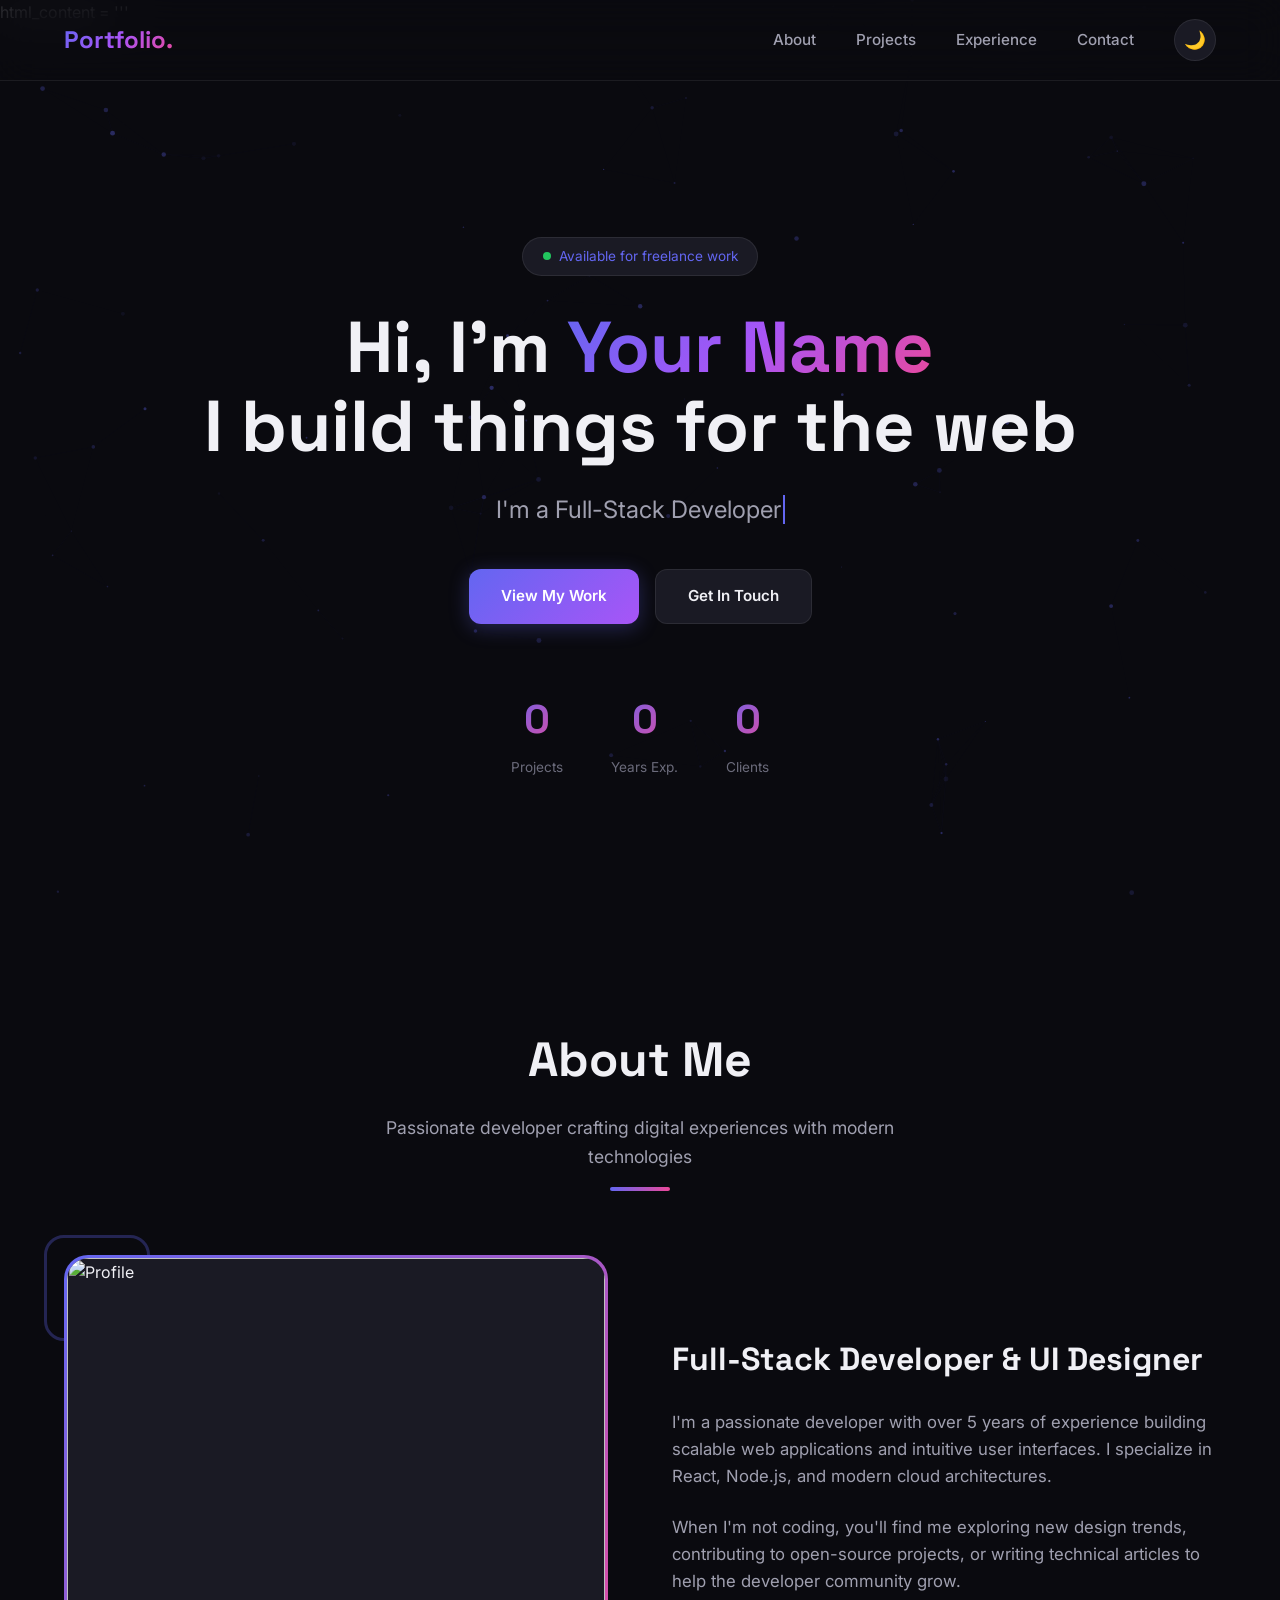
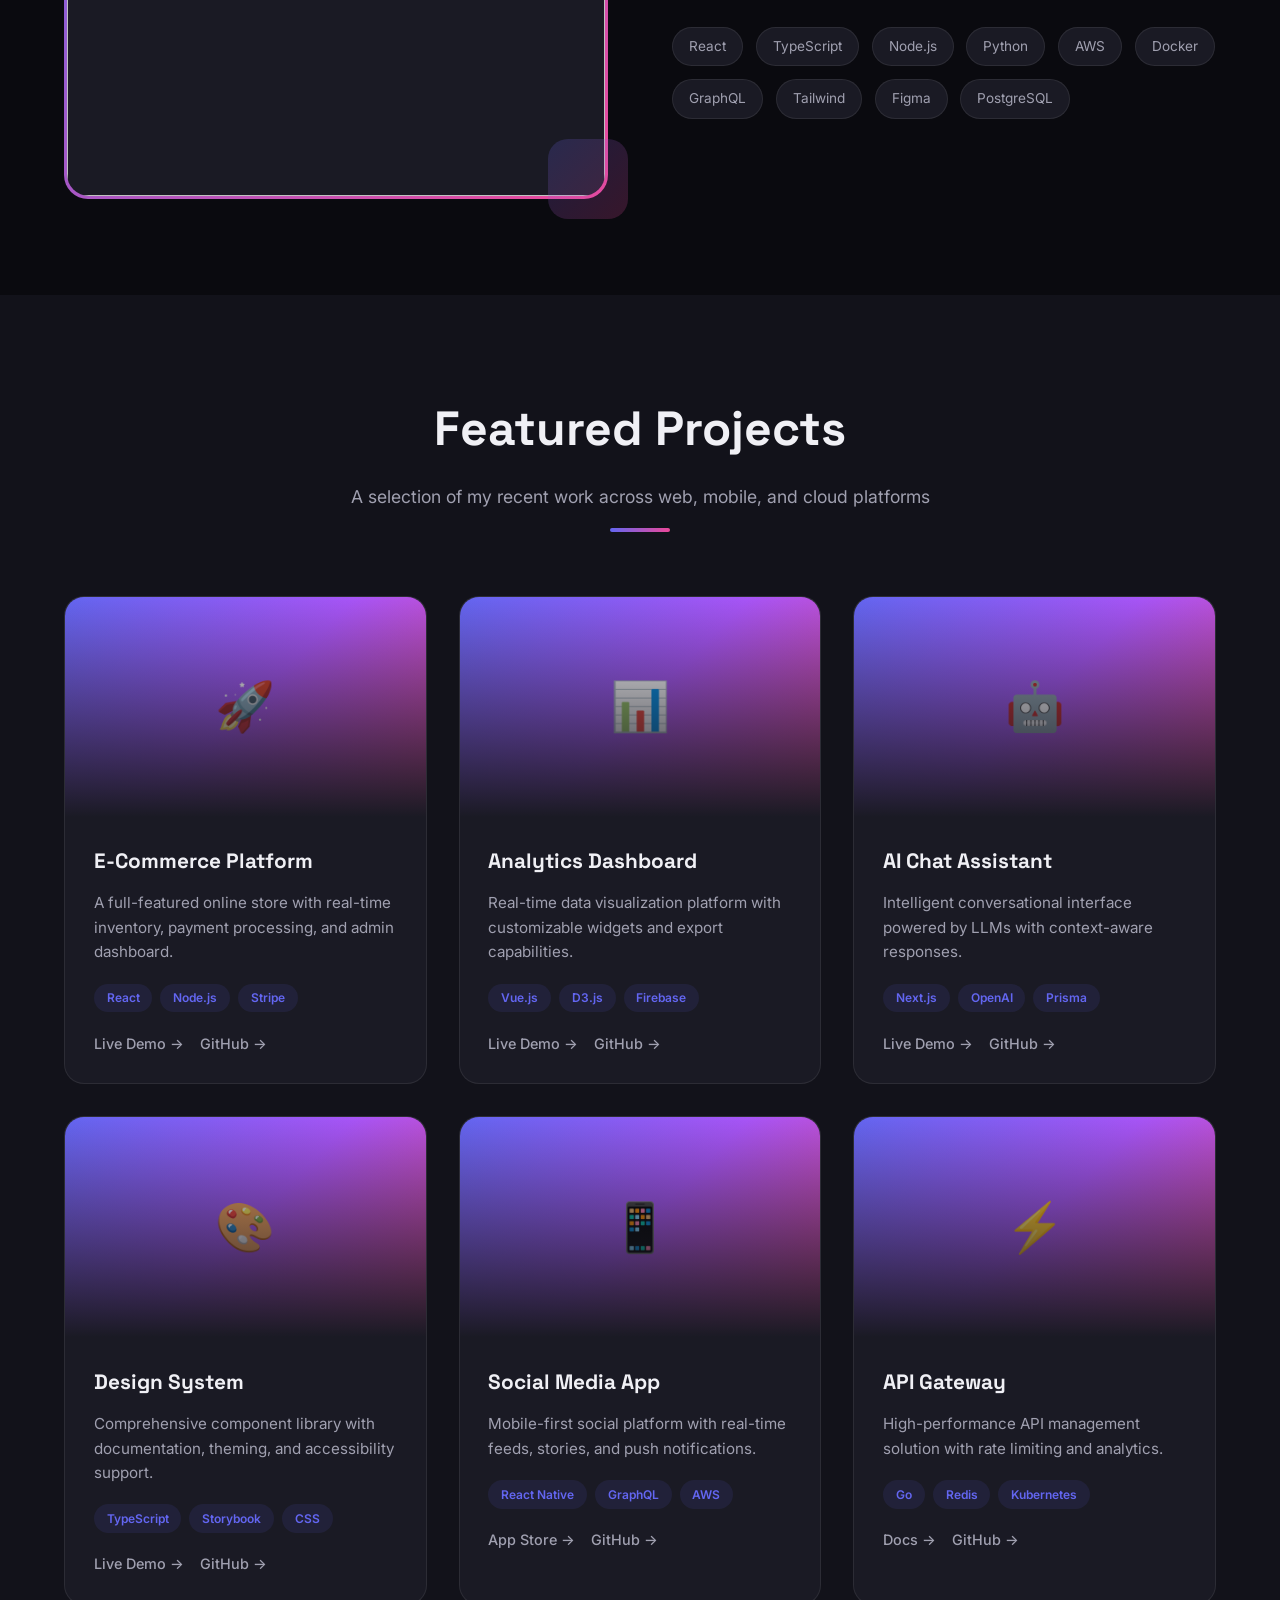
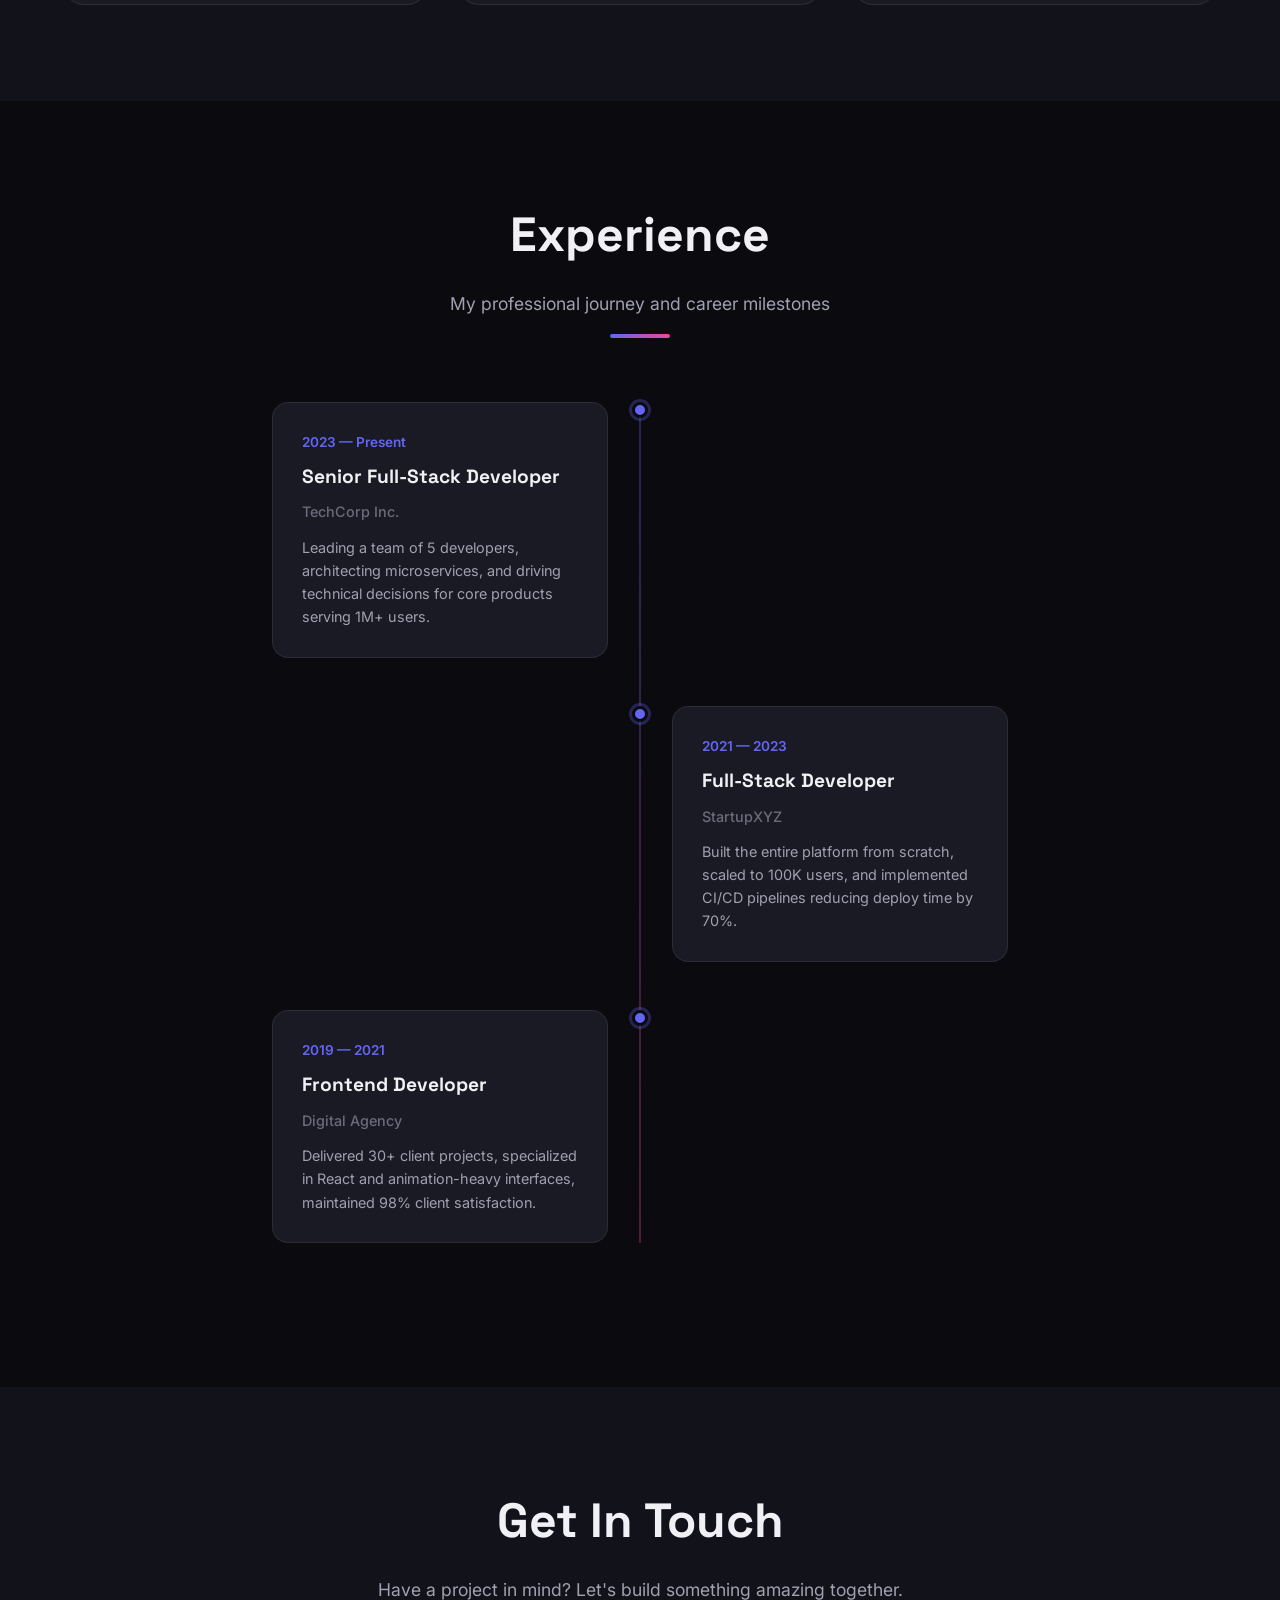
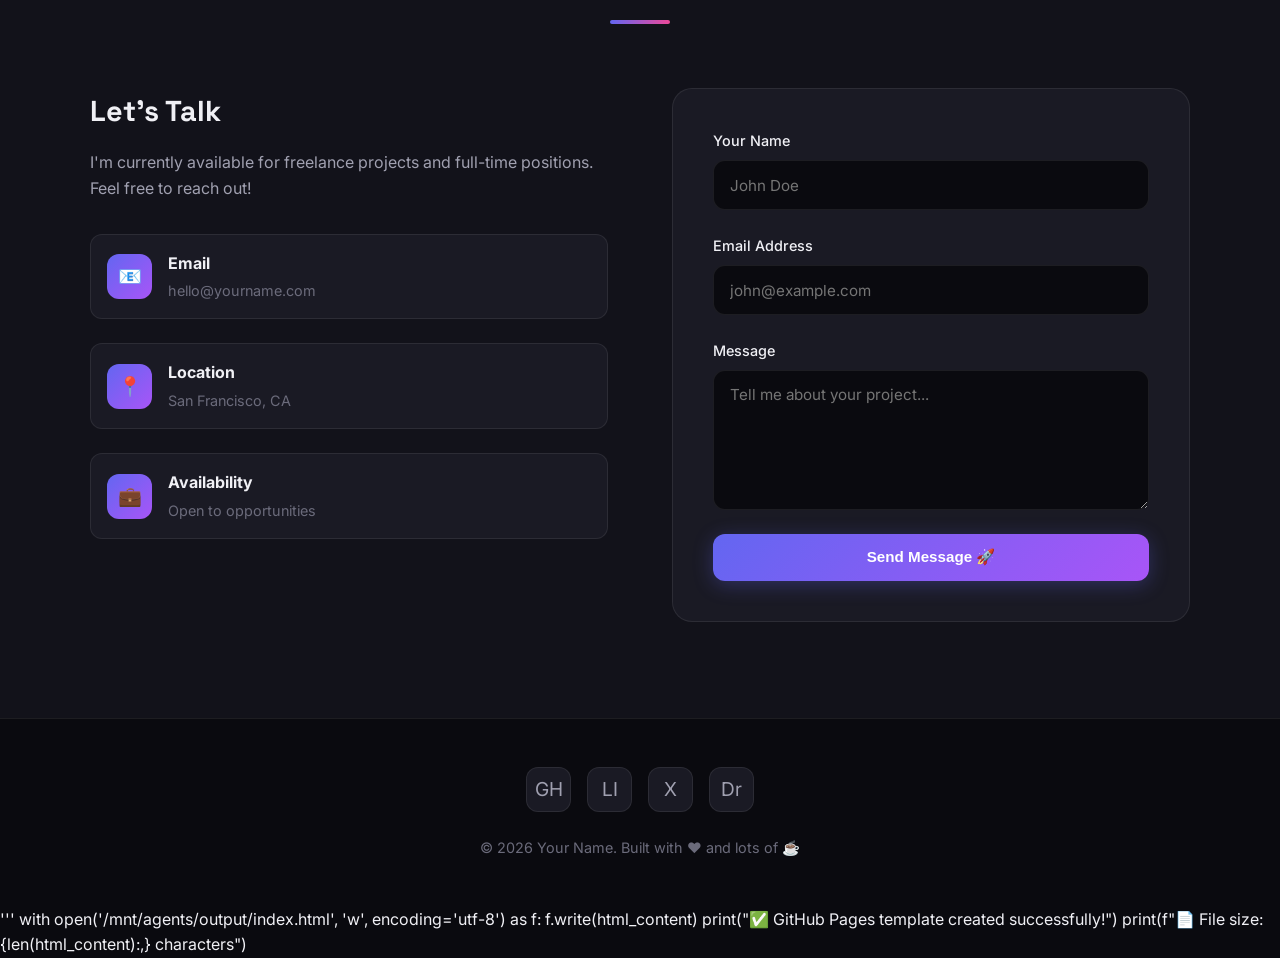
==== index.html @ f2e6a948 "Change output message to Goodbye World" ====
html_content = '''<!DOCTYPE html>
<html lang="en" data-theme="dark">
<head>
    <meta charset="UTF-8">
    <meta name="viewport" content="width=device-width, initial-scale=1.0">
    <title>Your Name — Developer & Designer</title>
    <link rel="preconnect" href="https://fonts.googleapis.com">
    <link href="https://fonts.googleapis.com/css2?family=Inter:wght@300;400;500;600;700;800&family=Space+Grotesk:wght@400;500;600;700&display=swap" rel="stylesheet">
    <style>
        :root {
            --bg-primary: #0a0a0f;
            --bg-secondary: #12121a;
            --bg-card: #1a1a24;
            --text-primary: #f0f0f5;
            --text-secondary: #a0a0b0;
            --text-muted: #6b6b7b;
            --accent: #6366f1;
            --accent-hover: #818cf8;
            --accent-glow: rgba(99, 102, 241, 0.3);
            --border: rgba(255, 255, 255, 0.08);
            --shadow: rgba(0, 0, 0, 0.4);
            --gradient-1: #6366f1;
            --gradient-2: #a855f7;
            --gradient-3: #ec4899;
        }

        [data-theme="light"] {
            --bg-primary: #fafafa;
            --bg-secondary: #f0f0f5;
            --bg-card: #ffffff;
            --text-primary: #1a1a2e;
            --text-secondary: #4a4a5a;
            --text-muted: #8a8a9a;
            --accent: #4f46e5;
            --accent-hover: #6366f1;
            --accent-glow: rgba(79, 70, 229, 0.2);
            --border: rgba(0, 0, 0, 0.08);
            --shadow: rgba(0, 0, 0, 0.1);
            --gradient-1: #4f46e5;
            --gradient-2: #7c3aed;
            --gradient-3: #db2777;
        }

        * {
            margin: 0;
            padding: 0;
            box-sizing: border-box;
        }

        html {
            scroll-behavior: smooth;
        }

        body {
            font-family: 'Inter', sans-serif;
            background: var(--bg-primary);
            color: var(--text-primary);
            line-height: 1.6;
            overflow-x: hidden;
            transition: background 0.5s ease, color 0.5s ease;
        }

        /* Scrollbar */
        ::-webkit-scrollbar {
            width: 8px;
        }
        ::-webkit-scrollbar-track {
            background: var(--bg-primary);
        }
        ::-webkit-scrollbar-thumb {
            background: var(--accent);
            border-radius: 4px;
        }

        /* Canvas Background */
        #particle-canvas {
            position: fixed;
            top: 0;
            left: 0;
            width: 100%;
            height: 100%;
            z-index: 0;
            pointer-events: none;
            opacity: 0.6;
        }

        /* Navigation */
        .nav {
            position: fixed;
            top: 0;
            left: 0;
            right: 0;
            z-index: 1000;
            padding: 1.2rem 5%;
            display: flex;
            justify-content: space-between;
            align-items: center;
            background: rgba(10, 10, 15, 0.8);
            backdrop-filter: blur(20px);
            border-bottom: 1px solid var(--border);
            transition: all 0.3s ease;
        }

        [data-theme="light"] .nav {
            background: rgba(250, 250, 250, 0.85);
        }

        .nav.scrolled {
            padding: 0.8rem 5%;
            box-shadow: 0 4px 30px var(--shadow);
        }

        .logo {
            font-family: 'Space Grotesk', sans-serif;
            font-size: 1.5rem;
            font-weight: 700;
            background: linear-gradient(135deg, var(--gradient-1), var(--gradient-2), var(--gradient-3));
            -webkit-background-clip: text;
            -webkit-text-fill-color: transparent;
            background-clip: text;
            text-decoration: none;
        }

        .nav-links {
            display: flex;
            gap: 2.5rem;
            list-style: none;
            align-items: center;
        }

        .nav-links a {
            color: var(--text-secondary);
            text-decoration: none;
            font-weight: 500;
            font-size: 0.95rem;
            position: relative;
            transition: color 0.3s ease;
        }

        .nav-links a::after {
            content: '';
            position: absolute;
            bottom: -4px;
            left: 0;
            width: 0;
            height: 2px;
            background: linear-gradient(90deg, var(--gradient-1), var(--gradient-3));
            transition: width 0.3s ease;
            border-radius: 2px;
        }

        .nav-links a:hover {
            color: var(--text-primary);
        }

        .nav-links a:hover::after {
            width: 100%;
        }

        .theme-toggle {
            background: var(--bg-card);
            border: 1px solid var(--border);
            border-radius: 50%;
            width: 42px;
            height: 42px;
            display: flex;
            align-items: center;
            justify-content: center;
            cursor: pointer;
            color: var(--text-primary);
            transition: all 0.3s ease;
            font-size: 1.1rem;
        }

        .theme-toggle:hover {
            transform: rotate(180deg);
            box-shadow: 0 0 20px var(--accent-glow);
            border-color: var(--accent);
        }

        .hamburger {
            display: none;
            flex-direction: column;
            gap: 5px;
            cursor: pointer;
            z-index: 1001;
        }

        .hamburger span {
            width: 25px;
            height: 2px;
            background: var(--text-primary);
            transition: all 0.3s ease;
            border-radius: 2px;
        }

        .hamburger.active span:nth-child(1) {
            transform: rotate(45deg) translate(5px, 5px);
        }
        .hamburger.active span:nth-child(2) {
            opacity: 0;
        }
        .hamburger.active span:nth-child(3) {
            transform: rotate(-45deg) translate(5px, -5px);
        }

        /* Hero Section */
        .hero {
            min-height: 100vh;
            display: flex;
            align-items: center;
            justify-content: center;
            padding: 8rem 5% 4rem;
            position: relative;
            z-index: 1;
        }

        .hero-content {
            max-width: 900px;
            text-align: center;
        }

        .hero-badge {
            display: inline-flex;
            align-items: center;
            gap: 0.5rem;
            padding: 0.5rem 1.2rem;
            background: var(--bg-card);
            border: 1px solid var(--border);
            border-radius: 50px;
            font-size: 0.85rem;
            color: var(--accent);
            margin-bottom: 2rem;
            animation: fadeInUp 0.8s ease;
        }

        .hero-badge .dot {
            width: 8px;
            height: 8px;
            background: #22c55e;
            border-radius: 50%;
            animation: pulse 2s infinite;
        }

        .hero h1 {
            font-family: 'Space Grotesk', sans-serif;
            font-size: clamp(2.5rem, 6vw, 4.5rem);
            font-weight: 700;
            line-height: 1.1;
            margin-bottom: 1.5rem;
            animation: fadeInUp 0.8s ease 0.2s both;
        }

        .hero h1 .gradient-text {
            background: linear-gradient(135deg, var(--gradient-1), var(--gradient-2), var(--gradient-3));
            -webkit-background-clip: text;
            -webkit-text-fill-color: transparent;
            background-clip: text;
        }

        .typing-text {
            font-size: clamp(1.1rem, 2.5vw, 1.5rem);
            color: var(--text-secondary);
            margin-bottom: 2.5rem;
            min-height: 2rem;
            animation: fadeInUp 0.8s ease 0.4s both;
        }

        .typing-text .cursor {
            display: inline-block;
            width: 2px;
            height: 1.2em;
            background: var(--accent);
            margin-left: 2px;
            animation: blink 1s infinite;
            vertical-align: text-bottom;
        }

        .hero-buttons {
            display: flex;
            gap: 1rem;
            justify-content: center;
            flex-wrap: wrap;
            animation: fadeInUp 0.8s ease 0.6s both;
        }

        .btn {
            padding: 0.9rem 2rem;
            border-radius: 12px;
            font-weight: 600;
            font-size: 0.95rem;
            text-decoration: none;
            transition: all 0.3s ease;
            cursor: pointer;
            border: none;
            display: inline-flex;
            align-items: center;
            gap: 0.5rem;
        }

        .btn-primary {
            background: linear-gradient(135deg, var(--gradient-1), var(--gradient-2));
            color: white;
            box-shadow: 0 4px 20px var(--accent-glow);
        }

        .btn-primary:hover {
            transform: translateY(-2px);
            box-shadow: 0 8px 30px var(--accent-glow);
        }

        .btn-secondary {
            background: var(--bg-card);
            color: var(--text-primary);
            border: 1px solid var(--border);
        }

        .btn-secondary:hover {
            border-color: var(--accent);
            transform: translateY(-2px);
        }

        .hero-stats {
            display: flex;
            justify-content: center;
            gap: 3rem;
            margin-top: 4rem;
            animation: fadeInUp 0.8s ease 0.8s both;
        }

        .stat {
            text-align: center;
        }

        .stat-number {
            font-family: 'Space Grotesk', sans-serif;
            font-size: 2.5rem;
            font-weight: 700;
            background: linear-gradient(135deg, var(--gradient-1), var(--gradient-3));
            -webkit-background-clip: text;
            -webkit-text-fill-color: transparent;
            background-clip: text;
        }

        .stat-label {
            color: var(--text-muted);
            font-size: 0.85rem;
            margin-top: 0.3rem;
        }

        /* Section Styles */
        section {
            padding: 6rem 5%;
            position: relative;
            z-index: 1;
        }

        .section-header {
            text-align: center;
            margin-bottom: 4rem;
        }

        .section-header h2 {
            font-family: 'Space Grotesk', sans-serif;
            font-size: clamp(2rem, 4vw, 3rem);
            font-weight: 700;
            margin-bottom: 1rem;
        }

        .section-header p {
            color: var(--text-secondary);
            max-width: 600px;
            margin: 0 auto;
            font-size: 1.1rem;
        }

        .section-line {
            width: 60px;
            height: 4px;
            background: linear-gradient(90deg, var(--gradient-1), var(--gradient-3));
            margin: 1rem auto 0;
            border-radius: 2px;
        }

        /* About Section */
        .about-grid {
            display: grid;
            grid-template-columns: 1fr 1fr;
            gap: 4rem;
            max-width: 1200px;
            margin: 0 auto;
            align-items: center;
        }

        .about-image {
            position: relative;
        }

        .about-image-wrapper {
            position: relative;
            border-radius: 24px;
            overflow: hidden;
            aspect-ratio: 1;
            background: linear-gradient(135deg, var(--gradient-1), var(--gradient-3));
            padding: 3px;
        }

        .about-image-wrapper img {
            width: 100%;
            height: 100%;
            object-fit: cover;
            border-radius: 22px;
            background: var(--bg-card);
        }

        .about-image::before {
            content: '';
            position: absolute;
            top: -20px;
            left: -20px;
            width: 100px;
            height: 100px;
            border: 3px solid var(--accent);
            border-radius: 20px;
            opacity: 0.3;
            animation: float 6s ease-in-out infinite;
        }

        .about-image::after {
            content: '';
            position: absolute;
            bottom: -20px;
            right: -20px;
            width: 80px;
            height: 80px;
            background: linear-gradient(135deg, var(--gradient-1), var(--gradient-3));
            border-radius: 20px;
            opacity: 0.2;
            animation: float 6s ease-in-out infinite reverse;
        }

        .about-content h3 {
            font-family: 'Space Grotesk', sans-serif;
            font-size: 2rem;
            margin-bottom: 1.5rem;
        }

        .about-content p {
            color: var(--text-secondary);
            margin-bottom: 1.5rem;
            font-size: 1.05rem;
        }

        .skills-list {
            display: flex;
            flex-wrap: wrap;
            gap: 0.8rem;
            margin-top: 2rem;
        }

        .skill-tag {
            padding: 0.5rem 1rem;
            background: var(--bg-card);
            border: 1px solid var(--border);
            border-radius: 50px;
            font-size: 0.85rem;
            color: var(--text-secondary);
            transition: all 0.3s ease;
            cursor: default;
        }

        .skill-tag:hover {
            border-color: var(--accent);
            color: var(--accent);
            transform: translateY(-2px);
            box-shadow: 0 4px 15px var(--accent-glow);
        }

        /* Projects Section */
        .projects {
            background: var(--bg-secondary);
        }

        .projects-grid {
            display: grid;
            grid-template-columns: repeat(auto-fit, minmax(350px, 1fr));
            gap: 2rem;
            max-width: 1200px;
            margin: 0 auto;
        }

        .project-card {
            background: var(--bg-card);
            border: 1px solid var(--border);
            border-radius: 20px;
            overflow: hidden;
            transition: all 0.4s ease;
            position: relative;
        }

        .project-card:hover {
            transform: translateY(-8px);
            box-shadow: 0 20px 40px var(--shadow);
            border-color: var(--accent);
        }

        .project-image {
            width: 100%;
            height: 220px;
            background: linear-gradient(135deg, var(--gradient-1), var(--gradient-2), var(--gradient-3));
            display: flex;
            align-items: center;
            justify-content: center;
            font-size: 3rem;
            position: relative;
            overflow: hidden;
        }

        .project-image::after {
            content: '';
            position: absolute;
            inset: 0;
            background: linear-gradient(to top, var(--bg-card), transparent);
        }

        .project-content {
            padding: 1.8rem;
        }

        .project-content h3 {
            font-family: 'Space Grotesk', sans-serif;
            font-size: 1.3rem;
            margin-bottom: 0.8rem;
        }

        .project-content p {
            color: var(--text-secondary);
            font-size: 0.95rem;
            margin-bottom: 1.2rem;
            line-height: 1.6;
        }

        .project-tags {
            display: flex;
            gap: 0.5rem;
            flex-wrap: wrap;
            margin-bottom: 1.2rem;
        }

        .project-tag {
            padding: 0.3rem 0.8rem;
            background: rgba(99, 102, 241, 0.1);
            color: var(--accent);
            border-radius: 50px;
            font-size: 0.75rem;
            font-weight: 600;
        }

        .project-links {
            display: flex;
            gap: 1rem;
        }

        .project-links a {
            color: var(--text-secondary);
            text-decoration: none;
            font-size: 0.9rem;
            font-weight: 500;
            display: flex;
            align-items: center;
            gap: 0.3rem;
            transition: color 0.3s ease;
        }

        .project-links a:hover {
            color: var(--accent);
        }

        /* Experience Timeline */
        .timeline {
            max-width: 800px;
            margin: 0 auto;
            position: relative;
        }

        .timeline::before {
            content: '';
            position: absolute;
            left: 50%;
            transform: translateX(-50%);
            width: 2px;
            height: 100%;
            background: linear-gradient(to bottom, var(--gradient-1), var(--gradient-3));
            opacity: 0.3;
        }

        .timeline-item {
            display: flex;
            justify-content: flex-end;
            padding-right: 50%;
            position: relative;
            margin-bottom: 3rem;
        }

        .timeline-item:nth-child(even) {
            justify-content: flex-start;
            padding-right: 0;
            padding-left: 50%;
        }

        .timeline-dot {
            position: absolute;
            left: 50%;
            transform: translateX(-50%);
            width: 16px;
            height: 16px;
            background: var(--accent);
            border-radius: 50%;
            border: 3px solid var(--bg-primary);
            box-shadow: 0 0 0 3px var(--accent-glow);
            z-index: 2;
        }

        .timeline-content {
            background: var(--bg-card);
            border: 1px solid var(--border);
            border-radius: 16px;
            padding: 1.8rem;
            max-width: 350px;
            margin: 0 2rem;
            transition: all 0.3s ease;
        }

        .timeline-content:hover {
            border-color: var(--accent);
            transform: scale(1.02);
        }

        .timeline-date {
            color: var(--accent);
            font-weight: 600;
            font-size: 0.85rem;
            margin-bottom: 0.5rem;
        }

        .timeline-content h3 {
            font-family: 'Space Grotesk', sans-serif;
            font-size: 1.2rem;
            margin-bottom: 0.5rem;
        }

        .timeline-content h4 {
            color: var(--text-muted);
            font-size: 0.9rem;
            font-weight: 500;
            margin-bottom: 0.8rem;
        }

        .timeline-content p {
            color: var(--text-secondary);
            font-size: 0.9rem;
        }

        /* Contact Section */
        .contact {
            background: var(--bg-secondary);
        }

        .contact-grid {
            display: grid;
            grid-template-columns: 1fr 1fr;
            gap: 4rem;
            max-width: 1100px;
            margin: 0 auto;
        }

        .contact-info h3 {
            font-family: 'Space Grotesk', sans-serif;
            font-size: 1.8rem;
            margin-bottom: 1rem;
        }

        .contact-info p {
            color: var(--text-secondary);
            margin-bottom: 2rem;
        }

        .contact-item {
            display: flex;
            align-items: center;
            gap: 1rem;
            margin-bottom: 1.5rem;
            padding: 1rem;
            background: var(--bg-card);
            border: 1px solid var(--border);
            border-radius: 12px;
            transition: all 0.3s ease;
        }

        .contact-item:hover {
            border-color: var(--accent);
            transform: translateX(5px);
        }

        .contact-icon {
            width: 45px;
            height: 45px;
            background: linear-gradient(135deg, var(--gradient-1), var(--gradient-2));
            border-radius: 12px;
            display: flex;
            align-items: center;
            justify-content: center;
            color: white;
            font-size: 1.2rem;
        }

        .contact-item div strong {
            display: block;
            margin-bottom: 0.2rem;
        }

        .contact-item div span {
            color: var(--text-muted);
            font-size: 0.9rem;
        }

        .contact-form {
            background: var(--bg-card);
            border: 1px solid var(--border);
            border-radius: 20px;
            padding: 2.5rem;
        }

        .form-group {
            margin-bottom: 1.5rem;
        }

        .form-group label {
            display: block;
            margin-bottom: 0.5rem;
            font-weight: 500;
            font-size: 0.9rem;
        }

        .form-group input,
        .form-group textarea {
            width: 100%;
            padding: 0.9rem 1rem;
            background: var(--bg-primary);
            border: 1px solid var(--border);
            border-radius: 12px;
            color: var(--text-primary);
            font-family: 'Inter', sans-serif;
            font-size: 0.95rem;
            transition: all 0.3s ease;
        }

        .form-group input:focus,
        .form-group textarea:focus {
            outline: none;
            border-color: var(--accent);
            box-shadow: 0 0 0 3px var(--accent-glow);
        }

        .form-group textarea {
            min-height: 140px;
            resize: vertical;
        }

        /* Footer */
        .footer {
            padding: 3rem 5%;
            text-align: center;
            border-top: 1px solid var(--border);
            position: relative;
            z-index: 1;
        }

        .footer-social {
            display: flex;
            justify-content: center;
            gap: 1rem;
            margin-bottom: 1.5rem;
        }

        .social-link {
            width: 45px;
            height: 45px;
            background: var(--bg-card);
            border: 1px solid var(--border);
            border-radius: 12px;
            display: flex;
            align-items: center;
            justify-content: center;
            color: var(--text-secondary);
            text-decoration: none;
            font-size: 1.2rem;
            transition: all 0.3s ease;
        }

        .social-link:hover {
            border-color: var(--accent);
            color: var(--accent);
            transform: translateY(-3px);
            box-shadow: 0 8px 20px var(--accent-glow);
        }

        .footer p {
            color: var(--text-muted);
            font-size: 0.9rem;
        }

        /* Animations */
        @keyframes fadeInUp {
            from {
                opacity: 0;
                transform: translateY(30px);
            }
            to {
                opacity: 1;
                transform: translateY(0);
            }
        }

        @keyframes pulse {
            0%, 100% { opacity: 1; }
            50% { opacity: 0.5; }
        }

        @keyframes blink {
            0%, 100% { opacity: 1; }
            50% { opacity: 0; }
        }

        @keyframes float {
            0%, 100% { transform: translateY(0); }
            50% { transform: translateY(-20px); }
        }

        .reveal {
            opacity: 0;
            transform: translateY(40px);
            transition: all 0.8s ease;
        }

        .reveal.active {
            opacity: 1;
            transform: translateY(0);
        }

        /* Responsive */
        @media (max-width: 1024px) {
            .about-grid,
            .contact-grid {
                grid-template-columns: 1fr;
                gap: 3rem;
            }

            .timeline::before {
                left: 20px;
            }

            .timeline-item,
            .timeline-item:nth-child(even) {
                justify-content: flex-start;
                padding-right: 0;
                padding-left: 50px;
            }

            .timeline-dot {
                left: 20px;
                transform: translateX(-50%);
            }

            .timeline-content {
                max-width: 100%;
                margin: 0;
            }
        }

        @media (max-width: 768px) {
            .nav-links {
                position: fixed;
                top: 0;
                right: -100%;
                width: 70%;
                max-width: 300px;
                height: 100vh;
                background: var(--bg-card);
                flex-direction: column;
                justify-content: center;
                gap: 2rem;
                transition: right 0.4s ease;
                border-left: 1px solid var(--border);
                padding: 2rem;
            }

            .nav-links.active {
                right: 0;
            }

            .hamburger {
                display: flex;
            }

            .hero-stats {
                gap: 1.5rem;
                flex-wrap: wrap;
            }

            .projects-grid {
                grid-template-columns: 1fr;
            }

            .contact-form {
                padding: 1.5rem;
            }
        }

        @media (max-width: 480px) {
            .hero h1 {
                font-size: 2.2rem;
            }

            .hero-buttons {
                flex-direction: column;
                width: 100%;
            }

            .btn {
                width: 100%;
                justify-content: center;
            }

            section {
                padding: 4rem 5%;
            }
        }
    </style>
</head>
<body>
    <canvas id="particle-canvas"></canvas>

    <!-- Navigation -->
    <nav class="nav" id="navbar">
        <a href="#" class="logo">Portfolio.</a>
        <ul class="nav-links" id="navLinks">
            <li><a href="#about">About</a></li>
            <li><a href="#projects">Projects</a></li>
            <li><a href="#experience">Experience</a></li>
            <li><a href="#contact">Contact</a></li>
            <li><button class="theme-toggle" id="themeToggle" aria-label="Toggle theme">🌙</button></li>
        </ul>
        <div class="hamburger" id="hamburger">
            <span></span>
            <span></span>
            <span></span>
        </div>
    </nav>

    <!-- Hero Section -->
    <section class="hero">
        <div class="hero-content">
            <div class="hero-badge">
                <span class="dot"></span>
                Available for freelance work
            </div>
            <h1>
                Hi, I'm <span class="gradient-text">Your Name</span><br>
                I build things for the web
            </h1>
            <div class="typing-text">
                I'm a <span id="typing"></span><span class="cursor"></span>
            </div>
            <div class="hero-buttons">
                <a href="#projects" class="btn btn-primary">View My Work</a>
                <a href="#contact" class="btn btn-secondary">Get In Touch</a>
            </div>
            <div class="hero-stats">
                <div class="stat">
                    <div class="stat-number" data-target="50">0</div>
                    <div class="stat-label">Projects</div>
                </div>
                <div class="stat">
                    <div class="stat-number" data-target="5">0</div>
                    <div class="stat-label">Years Exp.</div>
                </div>
                <div class="stat">
                    <div class="stat-number" data-target="30">0</div>
                    <div class="stat-label">Clients</div>
                </div>
            </div>
        </div>
    </section>

    <!-- About Section -->
    <section id="about" class="reveal">
        <div class="section-header">
            <h2>About Me</h2>
            <p>Passionate developer crafting digital experiences with modern technologies</p>
            <div class="section-line"></div>
        </div>
        <div class="about-grid">
            <div class="about-image">
                <div class="about-image-wrapper">
                    <img src="https://images.unsplash.com/photo-1507003211169-0a1dd7228f2d?w=600&h=600&fit=crop&crop=face" alt="Profile">
                </div>
            </div>
            <div class="about-content">
                <h3>Full-Stack Developer & UI Designer</h3>
                <p>
                    I'm a passionate developer with over 5 years of experience building scalable web applications 
                    and intuitive user interfaces. I specialize in React, Node.js, and modern cloud architectures.
                </p>
                <p>
                    When I'm not coding, you'll find me exploring new design trends, contributing to open-source 
                    projects, or writing technical articles to help the developer community grow.
                </p>
                <div class="skills-list">
                    <span class="skill-tag">React</span>
                    <span class="skill-tag">TypeScript</span>
                    <span class="skill-tag">Node.js</span>
                    <span class="skill-tag">Python</span>
                    <span class="skill-tag">AWS</span>
                    <span class="skill-tag">Docker</span>
                    <span class="skill-tag">GraphQL</span>
                    <span class="skill-tag">Tailwind</span>
                    <span class="skill-tag">Figma</span>
                    <span class="skill-tag">PostgreSQL</span>
                </div>
            </div>
        </div>
    </section>

    <!-- Projects Section -->
    <section id="projects" class="projects reveal">
        <div class="section-header">
            <h2>Featured Projects</h2>
            <p>A selection of my recent work across web, mobile, and cloud platforms</p>
            <div class="section-line"></div>
        </div>
        <div class="projects-grid">
            <div class="project-card">
                <div class="project-image">🚀</div>
                <div class="project-content">
                    <h3>E-Commerce Platform</h3>
                    <p>A full-featured online store with real-time inventory, payment processing, and admin dashboard.</p>
                    <div class="project-tags">
                        <span class="project-tag">React</span>
                        <span class="project-tag">Node.js</span>
                        <span class="project-tag">Stripe</span>
                    </div>
                    <div class="project-links">
                        <a href="#">Live Demo →</a>
                        <a href="#">GitHub →</a>
                    </div>
                </div>
            </div>
            <div class="project-card">
                <div class="project-image">📊</div>
                <div class="project-content">
                    <h3>Analytics Dashboard</h3>
                    <p>Real-time data visualization platform with customizable widgets and export capabilities.</p>
                    <div class="project-tags">
                        <span class="project-tag">Vue.js</span>
                        <span class="project-tag">D3.js</span>
                        <span class="project-tag">Firebase</span>
                    </div>
                    <div class="project-links">
                        <a href="#">Live Demo →</a>
                        <a href="#">GitHub →</a>
                    </div>
                </div>
            </div>
            <div class="project-card">
                <div class="project-image">🤖</div>
                <div class="project-content">
                    <h3>AI Chat Assistant</h3>
                    <p>Intelligent conversational interface powered by LLMs with context-aware responses.</p>
                    <div class="project-tags">
                        <span class="project-tag">Next.js</span>
                        <span class="project-tag">OpenAI</span>
                        <span class="project-tag">Prisma</span>
                    </div>
                    <div class="project-links">
                        <a href="#">Live Demo →</a>
                        <a href="#">GitHub →</a>
                    </div>
                </div>
            </div>
            <div class="project-card">
                <div class="project-image">🎨</div>
                <div class="project-content">
                    <h3>Design System</h3>
                    <p>Comprehensive component library with documentation, theming, and accessibility support.</p>
                    <div class="project-tags">
                        <span class="project-tag">TypeScript</span>
                        <span class="project-tag">Storybook</span>
                        <span class="project-tag">CSS</span>
                    </div>
                    <div class="project-links">
                        <a href="#">Live Demo →</a>
                        <a href="#">GitHub →</a>
                    </div>
                </div>
            </div>
            <div class="project-card">
                <div class="project-image">📱</div>
                <div class="project-content">
                    <h3>Social Media App</h3>
                    <p>Mobile-first social platform with real-time feeds, stories, and push notifications.</p>
                    <div class="project-tags">
                        <span class="project-tag">React Native</span>
                        <span class="project-tag">GraphQL</span>
                        <span class="project-tag">AWS</span>
                    </div>
                    <div class="project-links">
                        <a href="#">App Store →</a>
                        <a href="#">GitHub →</a>
                    </div>
                </div>
            </div>
            <div class="project-card">
                <div class="project-image">⚡</div>
                <div class="project-content">
                    <h3>API Gateway</h3>
                    <p>High-performance API management solution with rate limiting and analytics.</p>
                    <div class="project-tags">
                        <span class="project-tag">Go</span>
                        <span class="project-tag">Redis</span>
                        <span class="project-tag">Kubernetes</span>
                    </div>
                    <div class="project-links">
                        <a href="#">Docs →</a>
                        <a href="#">GitHub →</a>
                    </div>
                </div>
            </div>
        </div>
    </section>

    <!-- Experience Section -->
    <section id="experience" class="reveal">
        <div class="section-header">
            <h2>Experience</h2>
            <p>My professional journey and career milestones</p>
            <div class="section-line"></div>
        </div>
        <div class="timeline">
            <div class="timeline-item">
                <div class="timeline-dot"></div>
                <div class="timeline-content">
                    <div class="timeline-date">2023 — Present</div>
                    <h3>Senior Full-Stack Developer</h3>
                    <h4>TechCorp Inc.</h4>
                    <p>Leading a team of 5 developers, architecting microservices, and driving technical decisions for core products serving 1M+ users.</p>
                </div>
            </div>
            <div class="timeline-item">
                <div class="timeline-dot"></div>
                <div class="timeline-content">
                    <div class="timeline-date">2021 — 2023</div>
                    <h3>Full-Stack Developer</h3>
                    <h4>StartupXYZ</h4>
                    <p>Built the entire platform from scratch, scaled to 100K users, and implemented CI/CD pipelines reducing deploy time by 70%.</p>
                </div>
            </div>
            <div class="timeline-item">
                <div class="timeline-dot"></div>
                <div class="timeline-content">
                    <div class="timeline-date">2019 — 2021</div>
                    <h3>Frontend Developer</h3>
                    <h4>Digital Agency</h4>
                    <p>Delivered 30+ client projects, specialized in React and animation-heavy interfaces, maintained 98% client satisfaction.</p>
                </div>
            </div>
        </div>
    </section>

    <!-- Contact Section -->
    <section id="contact" class="contact reveal">
        <div class="section-header">
            <h2>Get In Touch</h2>
            <p>Have a project in mind? Let's build something amazing together.</p>
            <div class="section-line"></div>
        </div>
        <div class="contact-grid">
            <div class="contact-info">
                <h3>Let's Talk</h3>
                <p>I'm currently available for freelance projects and full-time positions. Feel free to reach out!</p>
                
                <div class="contact-item">
                    <div class="contact-icon">📧</div>
                    <div>
                        <strong>Email</strong>
                        <span>hello@yourname.com</span>
                    </div>
                </div>
                <div class="contact-item">
                    <div class="contact-icon">📍</div>
                    <div>
                        <strong>Location</strong>
                        <span>San Francisco, CA</span>
                    </div>
                </div>
                <div class="contact-item">
                    <div class="contact-icon">💼</div>
                    <div>
                        <strong>Availability</strong>
                        <span>Open to opportunities</span>
                    </div>
                </div>
            </div>
            <form class="contact-form" id="contactForm">
                <div class="form-group">
                    <label for="name">Your Name</label>
                    <input type="text" id="name" placeholder="John Doe" required>
                </div>
                <div class="form-group">
                    <label for="email">Email Address</label>
                    <input type="email" id="email" placeholder="john@example.com" required>
                </div>
                <div class="form-group">
                    <label for="message">Message</label>
                    <textarea id="message" placeholder="Tell me about your project..." required></textarea>
                </div>
                <button type="submit" class="btn btn-primary" style="width: 100%; justify-content: center;">
                    Send Message 🚀
                </button>
            </form>
        </div>
    </section>

    <!-- Footer -->
    <footer class="footer">
        <div class="footer-social">
            <a href="#" class="social-link" aria-label="GitHub">GH</a>
            <a href="#" class="social-link" aria-label="LinkedIn">LI</a>
            <a href="#" class="social-link" aria-label="Twitter">X</a>
            <a href="#" class="social-link" aria-label="Dribbble">Dr</a>
        </div>
        <p>© 2026 Your Name. Built with ❤️ and lots of ☕</p>
    </footer>

    <script>
        // Theme Toggle
        const themeToggle = document.getElementById('themeToggle');
        const html = document.documentElement;
        
        themeToggle.addEventListener('click', () => {
            const current = html.getAttribute('data-theme');
            const next = current === 'dark' ? 'light' : 'dark';
            html.setAttribute('data-theme', next);
            themeToggle.textContent = next === 'dark' ? '🌙' : '☀️';
            localStorage.setItem('theme', next);
        });

        // Load saved theme
        const savedTheme = localStorage.getItem('theme') || 'dark';
        html.setAttribute('data-theme', savedTheme);
        themeToggle.textContent = savedTheme === 'dark' ? '🌙' : '☀️';

        // Mobile Menu
        const hamburger = document.getElementById('hamburger');
        const navLinks = document.getElementById('navLinks');

        hamburger.addEventListener('click', () => {
            hamburger.classList.toggle('active');
            navLinks.classList.toggle('active');
        });

        // Close menu on link click
        document.querySelectorAll('.nav-links a').forEach(link => {
            link.addEventListener('click', () => {
                hamburger.classList.remove('active');
                navLinks.classList.remove('active');
            });
        });

        // Navbar scroll effect
        const navbar = document.getElementById('navbar');
        window.addEventListener('scroll', () => {
            if (window.scrollY > 50) {
                navbar.classList.add('scrolled');
            } else {
                navbar.classList.remove('scrolled');
            }
        });

        // Typing Effect
        const words = ['Full-Stack Developer', 'UI/UX Designer', 'Open Source Contributor', 'Problem Solver'];
        let wordIndex = 0;
        let charIndex = 0;
        let isDeleting = false;
        const typingElement = document.getElementById('typing');

        function type() {
            const current = words[wordIndex];
            
            if (isDeleting) {
                typingElement.textContent = current.substring(0, charIndex - 1);
                charIndex--;
            } else {
                typingElement.textContent = current.substring(0, charIndex + 1);
                charIndex++;
            }

            let typeSpeed = isDeleting ? 50 : 100;

            if (!isDeleting && charIndex === current.length) {
                typeSpeed = 2000;
                isDeleting = true;
            } else if (isDeleting && charIndex === 0) {
                isDeleting = false;
                wordIndex = (wordIndex + 1) % words.length;
                typeSpeed = 500;
            }

            setTimeout(type, typeSpeed);
        }
        type();

        // Animated Counter
        const counters = document.querySelectorAll('.stat-number');
        const animateCounter = (counter) => {
            const target = parseInt(counter.getAttribute('data-target'));
            const increment = target / 50;
            let current = 0;
            
            const update = () => {
                current += increment;
                if (current < target) {
                    counter.textContent = Math.ceil(current) + '+';
                    requestAnimationFrame(update);
                } else {
                    counter.textContent = target + '+';
                }
            };
            update();
        };

        // Scroll Reveal
        const revealElements = document.querySelectorAll('.reveal');
        const revealObserver = new IntersectionObserver((entries) => {
            entries.forEach(entry => {
                if (entry.isIntersecting) {
                    entry.target.classList.add('active');
                    
                    // Trigger counters if in hero
                    if (entry.target.querySelector('.stat-number')) {
                        counters.forEach(animateCounter);
                    }
                }
            });
        }, { threshold: 0.1 });

        revealElements.forEach(el => revealObserver.observe(el));

        // Particle Canvas
        const canvas = document.getElementById('particle-canvas');
        const ctx = canvas.getContext('2d');
        let particles = [];
        let mouse = { x: null, y: null };

        function resizeCanvas() {
            canvas.width = window.innerWidth;
            canvas.height = window.innerHeight;
        }
        resizeCanvas();
        window.addEventListener('resize', resizeCanvas);

        class Particle {
            constructor() {
                this.x = Math.random() * canvas.width;
                this.y = Math.random() * canvas.height;
                this.size = Math.random() * 2 + 0.5;
                this.speedX = (Math.random() - 0.5) * 0.5;
                this.speedY = (Math.random() - 0.5) * 0.5;
                this.opacity = Math.random() * 0.5 + 0.1;
            }

            update() {
                this.x += this.speedX;
                this.y += this.speedY;

                if (this.x > canvas.width) this.x = 0;
                if (this.x < 0) this.x = canvas.width;
                if (this.y > canvas.height) this.y = 0;
                if (this.y < 0) this.y = canvas.height;

                // Mouse interaction
                if (mouse.x != null) {
                    const dx = mouse.x - this.x;
                    const dy = mouse.y - this.y;
                    const distance = Math.sqrt(dx * dx + dy * dy);
                    if (distance < 150) {
                        const force = (150 - distance) / 150;
                        this.x -= dx * force * 0.02;
                        this.y -= dy * force * 0.02;
                    }
                }
            }

            draw() {
                ctx.fillStyle = `rgba(99, 102, 241, ${this.opacity})`;
                ctx.beginPath();
                ctx.arc(this.x, this.y, this.size, 0, Math.PI * 2);
                ctx.fill();
            }
        }

        function initParticles() {
            particles = [];
            const count = Math.min(window.innerWidth / 10, 100);
            for (let i = 0; i < count; i++) {
                particles.push(new Particle());
            }
        }
        initParticles();

        function connectParticles() {
            for (let i = 0; i < particles.length; i++) {
                for (let j = i + 1; j < particles.length; j++) {
                    const dx = particles[i].x - particles[j].x;
                    const dy = particles[i].y - particles[j].y;
                    const distance = Math.sqrt(dx * dx + dy * dy);

                    if (distance < 120) {
                        ctx.strokeStyle = `rgba(99, 102, 241, ${0.1 * (1 - distance / 120)})`;
                        ctx.lineWidth = 0.5;
                        ctx.beginPath();
                        ctx.moveTo(particles[i].x, particles[i].y);
                        ctx.lineTo(particles[j].x, particles[j].y);
                        ctx.stroke();
                    }
                }
            }
        }

        function animateParticles() {
            ctx.clearRect(0, 0, canvas.width, canvas.height);
            particles.forEach(p => {
                p.update();
                p.draw();
            });
            connectParticles();
            requestAnimationFrame(animateParticles);
        }
        animateParticles();

        window.addEventListener('mousemove', (e) => {
            mouse.x = e.x;
            mouse.y = e.y;
        });

        window.addEventListener('mouseleave', () => {
            mouse.x = null;
            mouse.y = null;
        });

        // Form handling
        document.getElementById('contactForm').addEventListener('submit', (e) => {
            e.preventDefault();
            const btn = e.target.querySelector('button');
            const original = btn.textContent;
            btn.textContent = 'Message Sent! ✓';
            btn.style.background = 'linear-gradient(135deg, #22c55e, #16a34a)';
            setTimeout(() => {
                btn.textContent = original;
                btn.style.background = '';
                e.target.reset();
            }, 3000);
        });

        // Smooth scroll for anchor links
        document.querySelectorAll('a[href^="#"]').forEach(anchor => {
            anchor.addEventListener('click', function(e) {
                e.preventDefault();
                const target = document.querySelector(this.getAttribute('href'));
                if (target) {
                    target.scrollIntoView({ behavior: 'smooth', block: 'start' });
                }
            });
        });
    </script>
</body>
</html>'''

with open('/mnt/agents/output/index.html', 'w', encoding='utf-8') as f:
    f.write(html_content)

print("✅ GitHub Pages template created successfully!")
print(f"📄 File size: {len(html_content):,} characters")
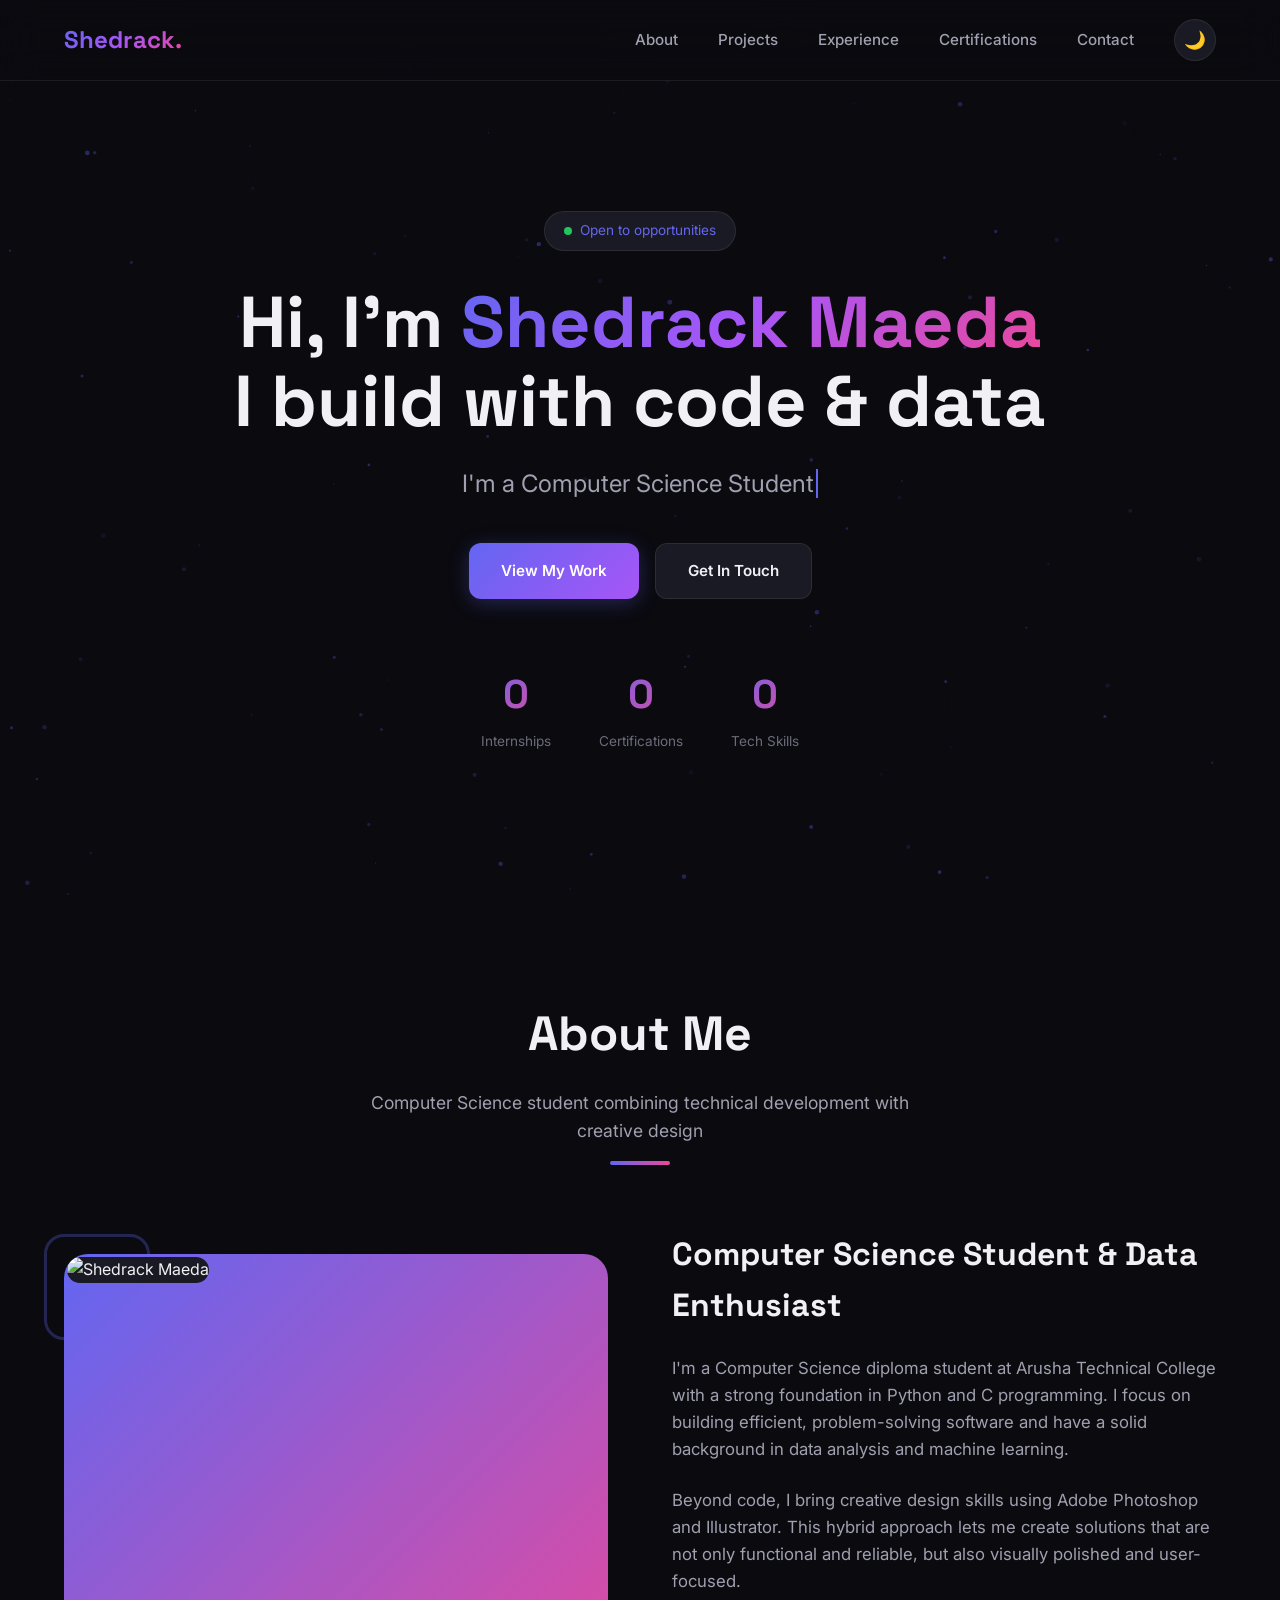
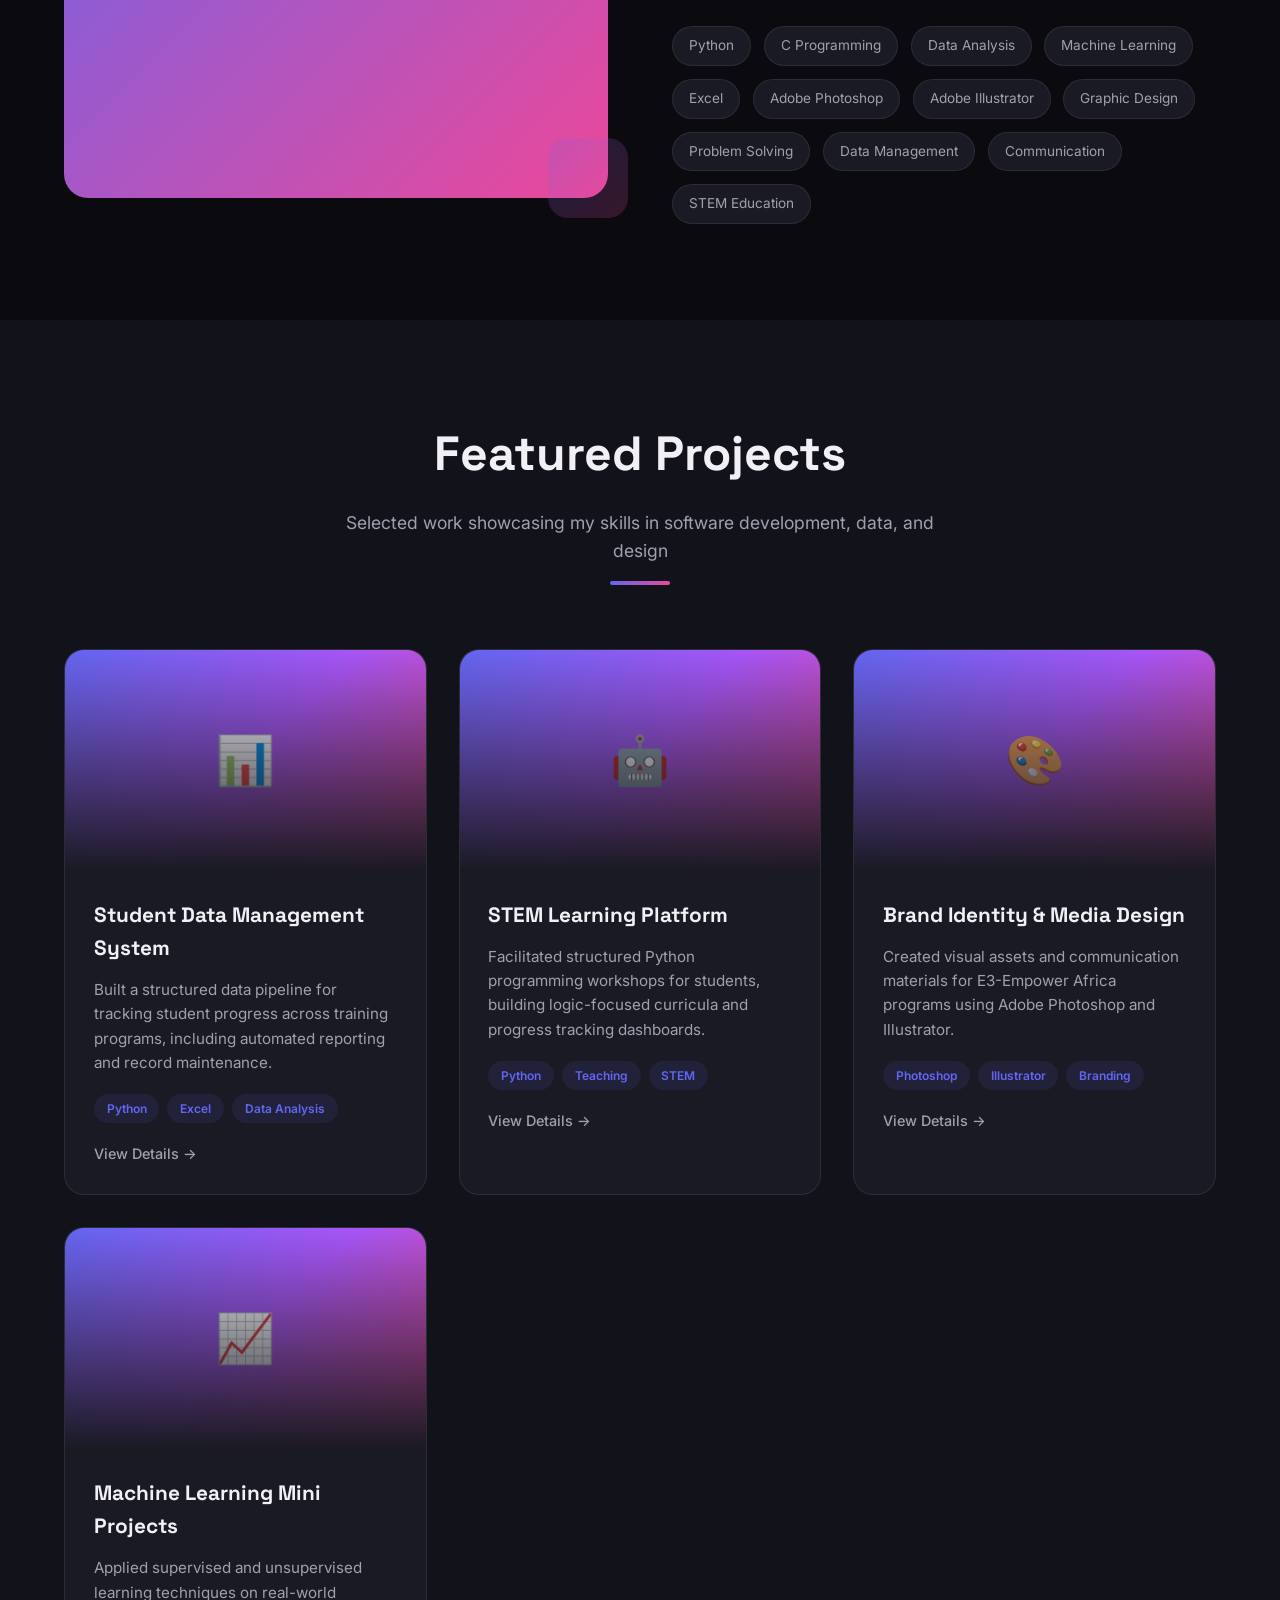
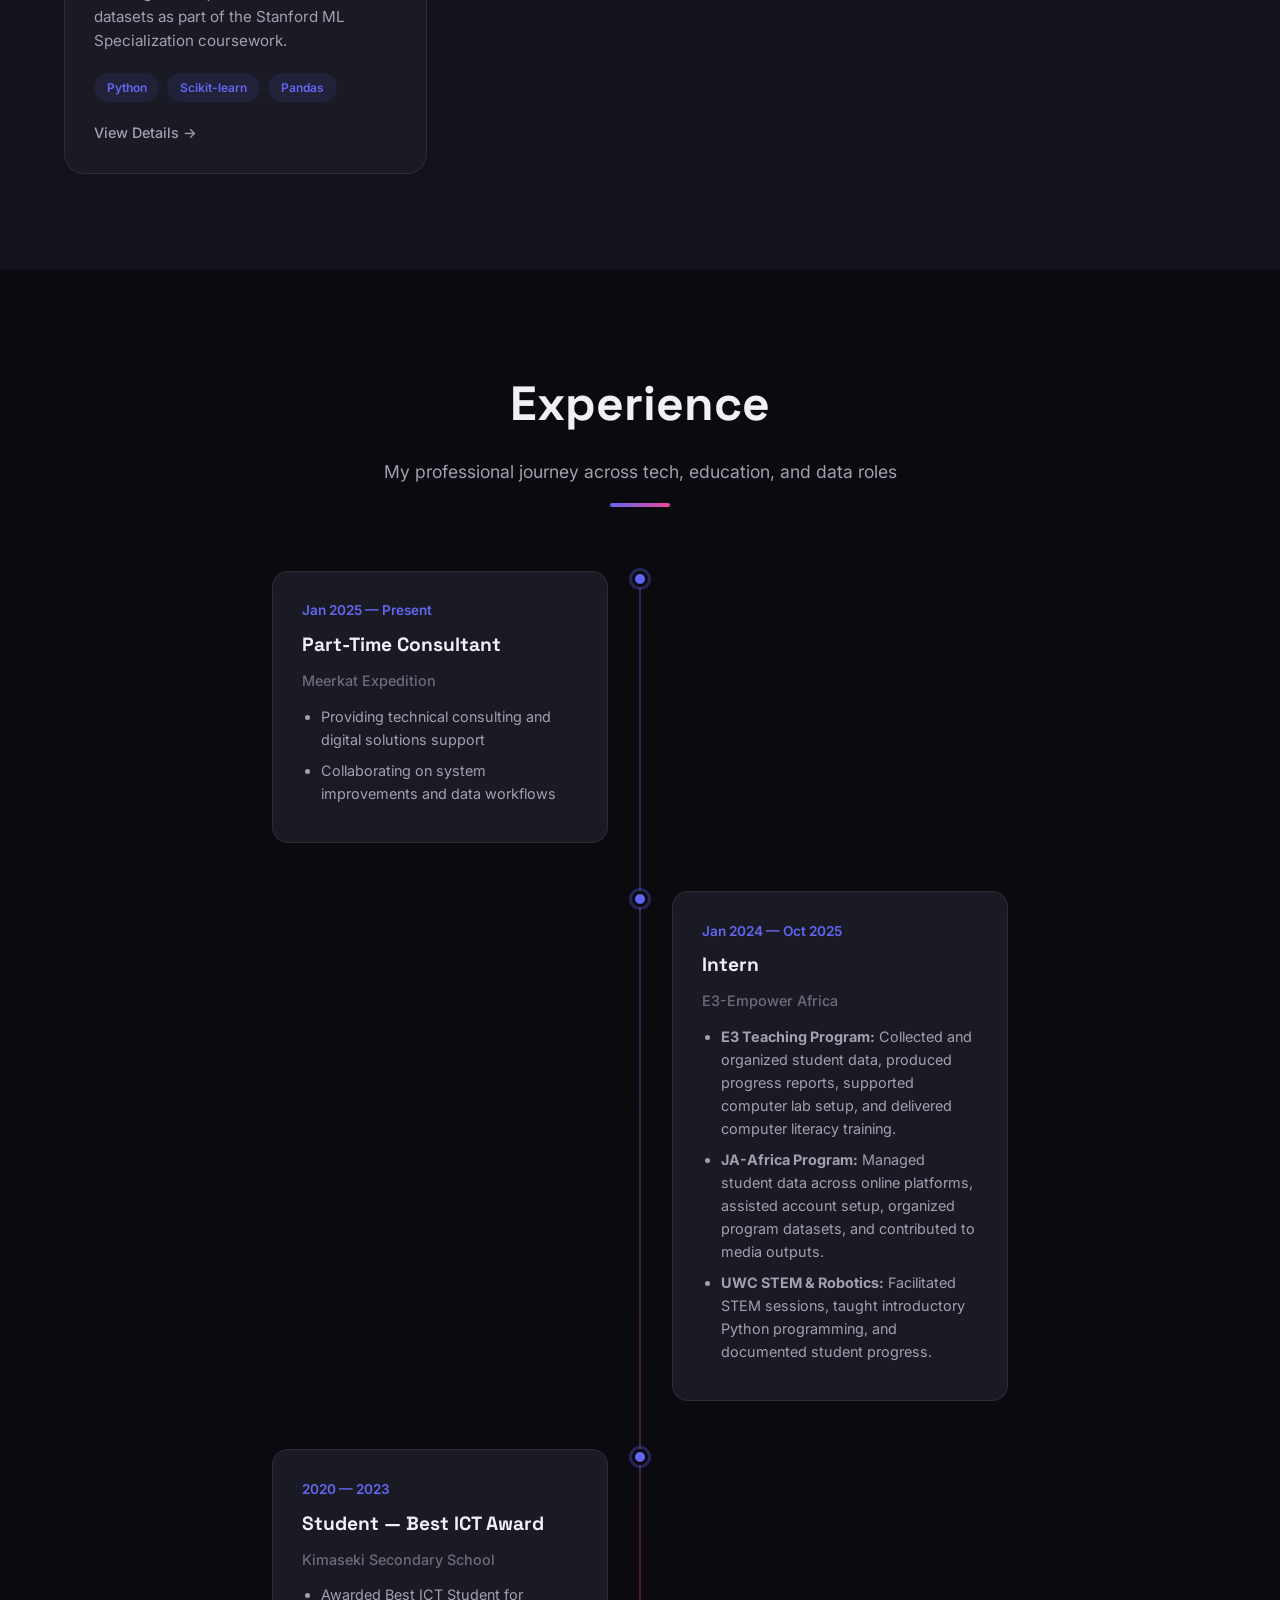
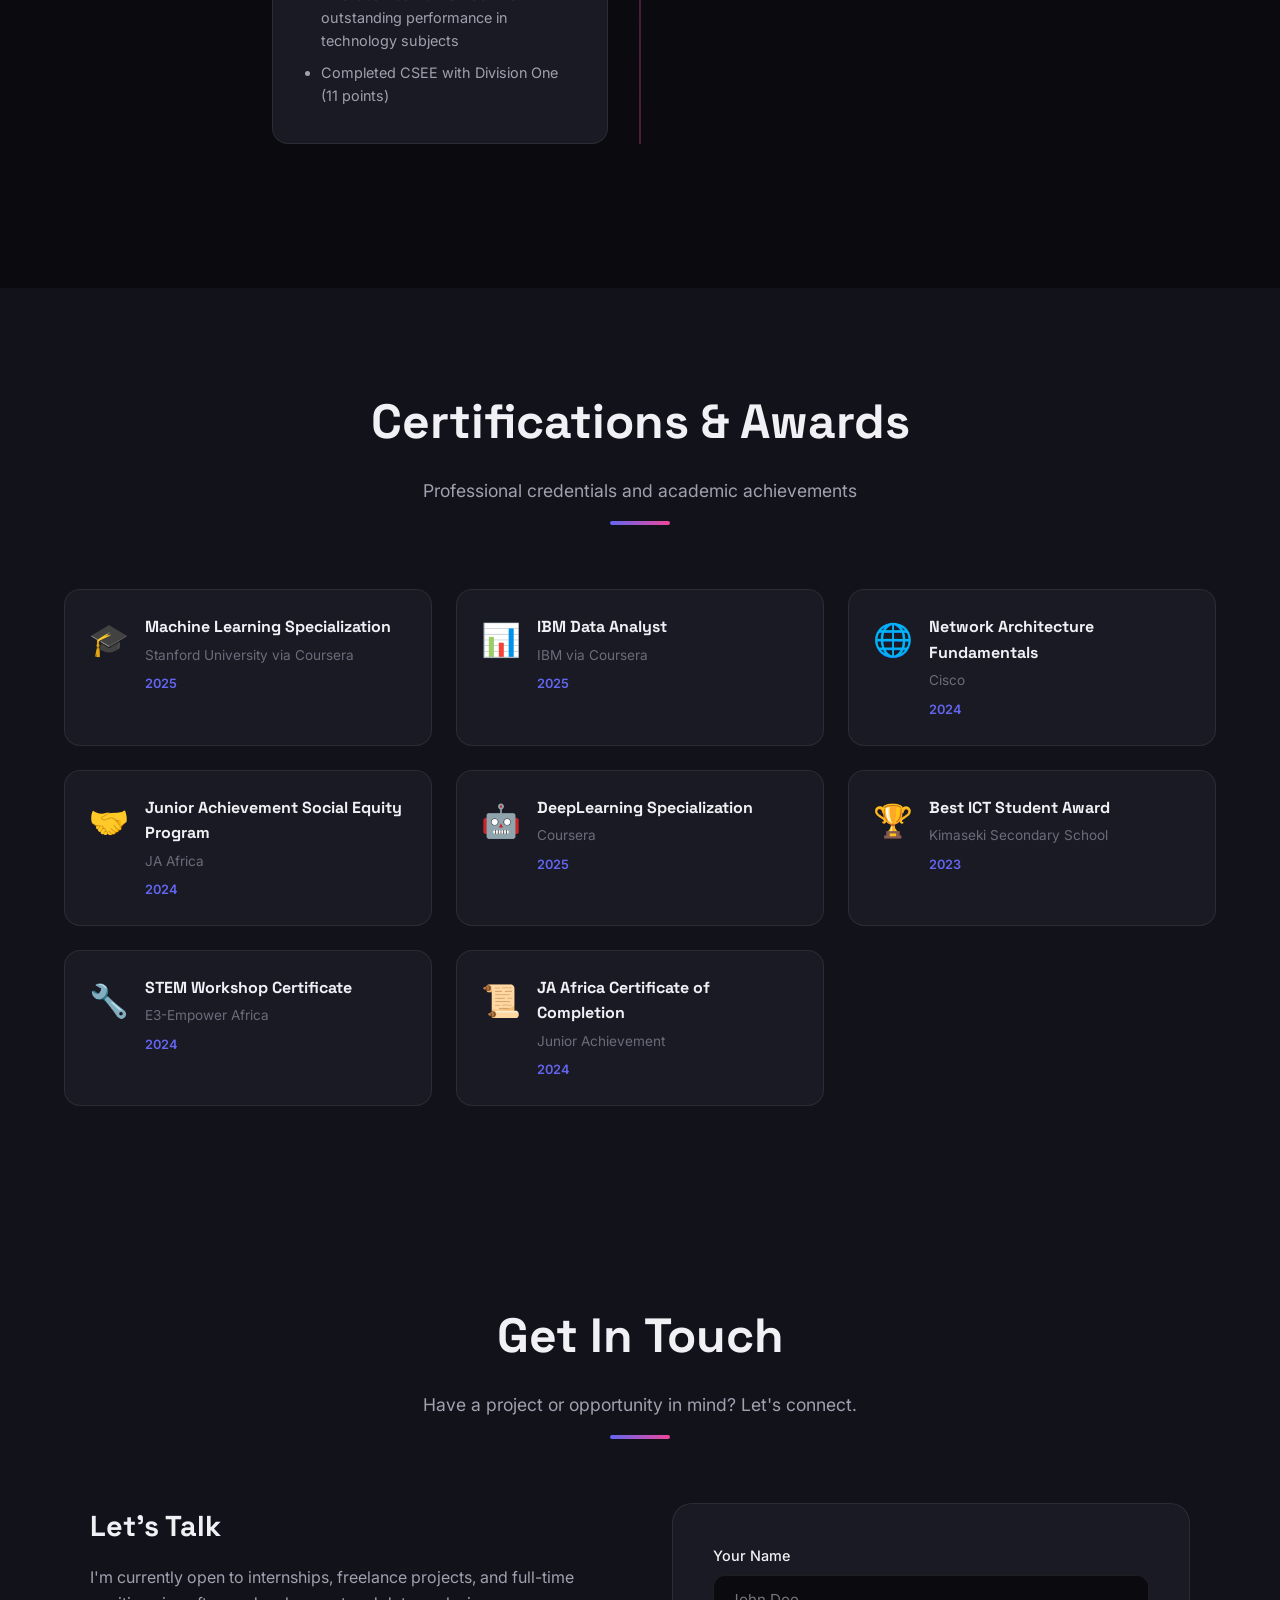
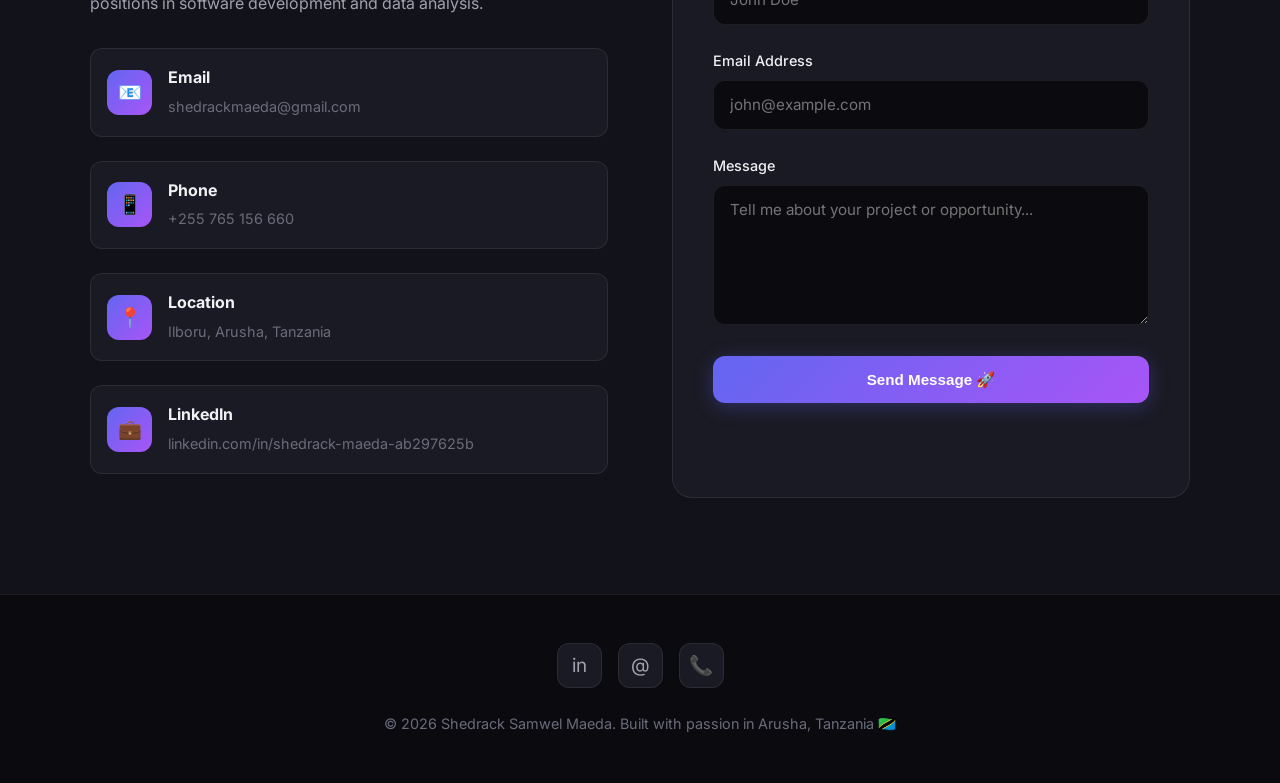
==== commit 01d3ea01: "Change greeting from 'Hello' to 'Goodbye'" ====
--- a/index.html
+++ b/index.html
@@ -1,10 +1,10 @@
-
-html_content = '''<!DOCTYPE html>
+<!DOCTYPE html>
 <html lang="en" data-theme="dark">
 <head>
     <meta charset="UTF-8">
     <meta name="viewport" content="width=device-width, initial-scale=1.0">
-    <title>Your Name — Developer & Designer</title>
+    <title>Shedrack Samwel Maeda — Computer Science & Data Analysis</title>
+    <meta name="description" content="Shedrack Samwel Maeda - Computer Science diploma student specializing in Python, Data Analysis, Machine Learning, and Software Development based in Arusha, Tanzania.">
     <link rel="preconnect" href="https://fonts.googleapis.com">
     <link href="https://fonts.googleapis.com/css2?family=Inter:wght@300;400;500;600;700;800&family=Space+Grotesk:wght@400;500;600;700&display=swap" rel="stylesheet">
     <style>
@@ -42,15 +42,8 @@
             --gradient-3: #db2777;
         }
 
-        * {
-            margin: 0;
-            padding: 0;
-            box-sizing: border-box;
-        }
-
-        html {
-            scroll-behavior: smooth;
-        }
+        * { margin: 0; padding: 0; box-sizing: border-box; }
+        html { scroll-behavior: smooth; }
 
         body {
             font-family: 'Inter', sans-serif;
@@ -61,1155 +54,577 @@
             transition: background 0.5s ease, color 0.5s ease;
         }
 
-        /* Scrollbar */
-        ::-webkit-scrollbar {
-            width: 8px;
-        }
-        ::-webkit-scrollbar-track {
-            background: var(--bg-primary);
-        }
-        ::-webkit-scrollbar-thumb {
-            background: var(--accent);
-            border-radius: 4px;
-        }
-
-        /* Canvas Background */
+        ::-webkit-scrollbar { width: 8px; }
+        ::-webkit-scrollbar-track { background: var(--bg-primary); }
+        ::-webkit-scrollbar-thumb { background: var(--accent); border-radius: 4px; }
+
         #particle-canvas {
-            position: fixed;
-            top: 0;
-            left: 0;
-            width: 100%;
-            height: 100%;
-            z-index: 0;
-            pointer-events: none;
-            opacity: 0.6;
-        }
-
-        /* Navigation */
+            position: fixed; top: 0; left: 0; width: 100%; height: 100%;
+            z-index: 0; pointer-events: none; opacity: 0.6;
+        }
+
         .nav {
-            position: fixed;
-            top: 0;
-            left: 0;
-            right: 0;
-            z-index: 1000;
+            position: fixed; top: 0; left: 0; right: 0; z-index: 1000;
             padding: 1.2rem 5%;
-            display: flex;
-            justify-content: space-between;
-            align-items: center;
+            display: flex; justify-content: space-between; align-items: center;
             background: rgba(10, 10, 15, 0.8);
             backdrop-filter: blur(20px);
             border-bottom: 1px solid var(--border);
             transition: all 0.3s ease;
         }
-
-        [data-theme="light"] .nav {
-            background: rgba(250, 250, 250, 0.85);
-        }
-
-        .nav.scrolled {
-            padding: 0.8rem 5%;
-            box-shadow: 0 4px 30px var(--shadow);
-        }
+        [data-theme="light"] .nav { background: rgba(250, 250, 250, 0.85); }
+        .nav.scrolled { padding: 0.8rem 5%; box-shadow: 0 4px 30px var(--shadow); }
 
         .logo {
-            font-family: 'Space Grotesk', sans-serif;
-            font-size: 1.5rem;
-            font-weight: 700;
+            font-family: 'Space Grotesk', sans-serif; font-size: 1.5rem; font-weight: 700;
             background: linear-gradient(135deg, var(--gradient-1), var(--gradient-2), var(--gradient-3));
-            -webkit-background-clip: text;
-            -webkit-text-fill-color: transparent;
-            background-clip: text;
+            -webkit-background-clip: text; -webkit-text-fill-color: transparent; background-clip: text;
             text-decoration: none;
         }
 
-        .nav-links {
-            display: flex;
-            gap: 2.5rem;
-            list-style: none;
-            align-items: center;
-        }
-
+        .nav-links { display: flex; gap: 2.5rem; list-style: none; align-items: center; }
         .nav-links a {
-            color: var(--text-secondary);
-            text-decoration: none;
-            font-weight: 500;
-            font-size: 0.95rem;
-            position: relative;
-            transition: color 0.3s ease;
-        }
-
+            color: var(--text-secondary); text-decoration: none; font-weight: 500; font-size: 0.95rem;
+            position: relative; transition: color 0.3s ease;
+        }
         .nav-links a::after {
-            content: '';
-            position: absolute;
-            bottom: -4px;
-            left: 0;
-            width: 0;
-            height: 2px;
+            content: ''; position: absolute; bottom: -4px; left: 0; width: 0; height: 2px;
             background: linear-gradient(90deg, var(--gradient-1), var(--gradient-3));
-            transition: width 0.3s ease;
-            border-radius: 2px;
-        }
-
-        .nav-links a:hover {
-            color: var(--text-primary);
-        }
-
-        .nav-links a:hover::after {
-            width: 100%;
-        }
+            transition: width 0.3s ease; border-radius: 2px;
+        }
+        .nav-links a:hover { color: var(--text-primary); }
+        .nav-links a:hover::after { width: 100%; }
 
         .theme-toggle {
-            background: var(--bg-card);
-            border: 1px solid var(--border);
-            border-radius: 50%;
-            width: 42px;
-            height: 42px;
-            display: flex;
-            align-items: center;
-            justify-content: center;
-            cursor: pointer;
-            color: var(--text-primary);
-            transition: all 0.3s ease;
-            font-size: 1.1rem;
-        }
-
-        .theme-toggle:hover {
-            transform: rotate(180deg);
-            box-shadow: 0 0 20px var(--accent-glow);
-            border-color: var(--accent);
-        }
-
-        .hamburger {
-            display: none;
-            flex-direction: column;
-            gap: 5px;
-            cursor: pointer;
-            z-index: 1001;
-        }
-
-        .hamburger span {
-            width: 25px;
-            height: 2px;
-            background: var(--text-primary);
-            transition: all 0.3s ease;
-            border-radius: 2px;
-        }
-
-        .hamburger.active span:nth-child(1) {
-            transform: rotate(45deg) translate(5px, 5px);
-        }
-        .hamburger.active span:nth-child(2) {
-            opacity: 0;
-        }
-        .hamburger.active span:nth-child(3) {
-            transform: rotate(-45deg) translate(5px, -5px);
-        }
-
-        /* Hero Section */
+            background: var(--bg-card); border: 1px solid var(--border); border-radius: 50%;
+            width: 42px; height: 42px; display: flex; align-items: center; justify-content: center;
+            cursor: pointer; color: var(--text-primary); transition: all 0.3s ease; font-size: 1.1rem;
+        }
+        .theme-toggle:hover { transform: rotate(180deg); box-shadow: 0 0 20px var(--accent-glow); border-color: var(--accent); }
+
+        .hamburger { display: none; flex-direction: column; gap: 5px; cursor: pointer; z-index: 1001; }
+        .hamburger span { width: 25px; height: 2px; background: var(--text-primary); transition: all 0.3s ease; border-radius: 2px; }
+        .hamburger.active span:nth-child(1) { transform: rotate(45deg) translate(5px, 5px); }
+        .hamburger.active span:nth-child(2) { opacity: 0; }
+        .hamburger.active span:nth-child(3) { transform: rotate(-45deg) translate(5px, -5px); }
+
         .hero {
-            min-height: 100vh;
-            display: flex;
-            align-items: center;
-            justify-content: center;
-            padding: 8rem 5% 4rem;
-            position: relative;
-            z-index: 1;
-        }
-
-        .hero-content {
-            max-width: 900px;
-            text-align: center;
-        }
+            min-height: 100vh; display: flex; align-items: center; justify-content: center;
+            padding: 8rem 5% 4rem; position: relative; z-index: 1;
+        }
+        .hero-content { max-width: 900px; text-align: center; }
 
         .hero-badge {
-            display: inline-flex;
-            align-items: center;
-            gap: 0.5rem;
-            padding: 0.5rem 1.2rem;
-            background: var(--bg-card);
-            border: 1px solid var(--border);
-            border-radius: 50px;
-            font-size: 0.85rem;
-            color: var(--accent);
-            margin-bottom: 2rem;
+            display: inline-flex; align-items: center; gap: 0.5rem;
+            padding: 0.5rem 1.2rem; background: var(--bg-card); border: 1px solid var(--border);
+            border-radius: 50px; font-size: 0.85rem; color: var(--accent); margin-bottom: 2rem;
             animation: fadeInUp 0.8s ease;
         }
-
-        .hero-badge .dot {
-            width: 8px;
-            height: 8px;
-            background: #22c55e;
-            border-radius: 50%;
-            animation: pulse 2s infinite;
-        }
+        .hero-badge .dot { width: 8px; height: 8px; background: #22c55e; border-radius: 50%; animation: pulse 2s infinite; }
 
         .hero h1 {
-            font-family: 'Space Grotesk', sans-serif;
-            font-size: clamp(2.5rem, 6vw, 4.5rem);
-            font-weight: 700;
-            line-height: 1.1;
-            margin-bottom: 1.5rem;
-            animation: fadeInUp 0.8s ease 0.2s both;
-        }
-
+            font-family: 'Space Grotesk', sans-serif; font-size: clamp(2.5rem, 6vw, 4.5rem);
+            font-weight: 700; line-height: 1.1; margin-bottom: 1.5rem; animation: fadeInUp 0.8s ease 0.2s both;
+        }
         .hero h1 .gradient-text {
             background: linear-gradient(135deg, var(--gradient-1), var(--gradient-2), var(--gradient-3));
-            -webkit-background-clip: text;
-            -webkit-text-fill-color: transparent;
-            background-clip: text;
+            -webkit-background-clip: text; -webkit-text-fill-color: transparent; background-clip: text;
         }
 
         .typing-text {
-            font-size: clamp(1.1rem, 2.5vw, 1.5rem);
-            color: var(--text-secondary);
-            margin-bottom: 2.5rem;
-            min-height: 2rem;
-            animation: fadeInUp 0.8s ease 0.4s both;
-        }
-
-        .typing-text .cursor {
-            display: inline-block;
-            width: 2px;
-            height: 1.2em;
-            background: var(--accent);
-            margin-left: 2px;
-            animation: blink 1s infinite;
-            vertical-align: text-bottom;
-        }
-
-        .hero-buttons {
-            display: flex;
-            gap: 1rem;
-            justify-content: center;
-            flex-wrap: wrap;
-            animation: fadeInUp 0.8s ease 0.6s both;
-        }
+            font-size: clamp(1.1rem, 2.5vw, 1.5rem); color: var(--text-secondary);
+            margin-bottom: 2.5rem; min-height: 2rem; animation: fadeInUp 0.8s ease 0.4s both;
+        }
+        .typing-text .cursor { display: inline-block; width: 2px; height: 1.2em; background: var(--accent); margin-left: 2px; animation: blink 1s infinite; vertical-align: text-bottom; }
+
+        .hero-buttons { display: flex; gap: 1rem; justify-content: center; flex-wrap: wrap; animation: fadeInUp 0.8s ease 0.6s both; }
 
         .btn {
-            padding: 0.9rem 2rem;
-            border-radius: 12px;
-            font-weight: 600;
-            font-size: 0.95rem;
-            text-decoration: none;
-            transition: all 0.3s ease;
-            cursor: pointer;
-            border: none;
-            display: inline-flex;
-            align-items: center;
-            gap: 0.5rem;
-        }
-
+            padding: 0.9rem 2rem; border-radius: 12px; font-weight: 600; font-size: 0.95rem;
+            text-decoration: none; transition: all 0.3s ease; cursor: pointer; border: none;
+            display: inline-flex; align-items: center; gap: 0.5rem;
+        }
         .btn-primary {
             background: linear-gradient(135deg, var(--gradient-1), var(--gradient-2));
-            color: white;
-            box-shadow: 0 4px 20px var(--accent-glow);
-        }
-
-        .btn-primary:hover {
-            transform: translateY(-2px);
-            box-shadow: 0 8px 30px var(--accent-glow);
-        }
-
-        .btn-secondary {
-            background: var(--bg-card);
-            color: var(--text-primary);
-            border: 1px solid var(--border);
-        }
-
-        .btn-secondary:hover {
-            border-color: var(--accent);
-            transform: translateY(-2px);
-        }
-
-        .hero-stats {
-            display: flex;
-            justify-content: center;
-            gap: 3rem;
-            margin-top: 4rem;
-            animation: fadeInUp 0.8s ease 0.8s both;
-        }
-
-        .stat {
-            text-align: center;
-        }
-
+            color: white; box-shadow: 0 4px 20px var(--accent-glow);
+        }
+        .btn-primary:hover { transform: translateY(-2px); box-shadow: 0 8px 30px var(--accent-glow); }
+        .btn-secondary { background: var(--bg-card); color: var(--text-primary); border: 1px solid var(--border); }
+        .btn-secondary:hover { border-color: var(--accent); transform: translateY(-2px); }
+
+        .hero-stats { display: flex; justify-content: center; gap: 3rem; margin-top: 4rem; animation: fadeInUp 0.8s ease 0.8s both; }
+        .stat { text-align: center; }
         .stat-number {
-            font-family: 'Space Grotesk', sans-serif;
-            font-size: 2.5rem;
-            font-weight: 700;
+            font-family: 'Space Grotesk', sans-serif; font-size: 2.5rem; font-weight: 700;
             background: linear-gradient(135deg, var(--gradient-1), var(--gradient-3));
-            -webkit-background-clip: text;
-            -webkit-text-fill-color: transparent;
-            background-clip: text;
-        }
-
-        .stat-label {
-            color: var(--text-muted);
-            font-size: 0.85rem;
-            margin-top: 0.3rem;
-        }
-
-        /* Section Styles */
-        section {
-            padding: 6rem 5%;
-            position: relative;
-            z-index: 1;
-        }
-
-        .section-header {
-            text-align: center;
-            margin-bottom: 4rem;
-        }
-
-        .section-header h2 {
-            font-family: 'Space Grotesk', sans-serif;
-            font-size: clamp(2rem, 4vw, 3rem);
-            font-weight: 700;
-            margin-bottom: 1rem;
-        }
-
-        .section-header p {
-            color: var(--text-secondary);
-            max-width: 600px;
-            margin: 0 auto;
-            font-size: 1.1rem;
-        }
-
-        .section-line {
-            width: 60px;
-            height: 4px;
-            background: linear-gradient(90deg, var(--gradient-1), var(--gradient-3));
-            margin: 1rem auto 0;
-            border-radius: 2px;
-        }
-
-        /* About Section */
-        .about-grid {
-            display: grid;
-            grid-template-columns: 1fr 1fr;
-            gap: 4rem;
-            max-width: 1200px;
-            margin: 0 auto;
-            align-items: center;
-        }
-
-        .about-image {
-            position: relative;
-        }
-
+            -webkit-background-clip: text; -webkit-text-fill-color: transparent; background-clip: text;
+        }
+        .stat-label { color: var(--text-muted); font-size: 0.85rem; margin-top: 0.3rem; }
+
+        section { padding: 6rem 5%; position: relative; z-index: 1; }
+
+        .section-header { text-align: center; margin-bottom: 4rem; }
+        .section-header h2 { font-family: 'Space Grotesk', sans-serif; font-size: clamp(2rem, 4vw, 3rem); font-weight: 700; margin-bottom: 1rem; }
+        .section-header p { color: var(--text-secondary); max-width: 600px; margin: 0 auto; font-size: 1.1rem; }
+        .section-line { width: 60px; height: 4px; background: linear-gradient(90deg, var(--gradient-1), var(--gradient-3)); margin: 1rem auto 0; border-radius: 2px; }
+
+        .about-grid { display: grid; grid-template-columns: 1fr 1fr; gap: 4rem; max-width: 1200px; margin: 0 auto; align-items: center; }
+        .about-image { position: relative; }
         .about-image-wrapper {
-            position: relative;
-            border-radius: 24px;
-            overflow: hidden;
-            aspect-ratio: 1;
-            background: linear-gradient(135deg, var(--gradient-1), var(--gradient-3));
-            padding: 3px;
-        }
-
-        .about-image-wrapper img {
-            width: 100%;
-            height: 100%;
-            object-fit: cover;
-            border-radius: 22px;
-            background: var(--bg-card);
-        }
-
+            position: relative; border-radius: 24px; overflow: hidden; aspect-ratio: 1;
+            background: linear-gradient(135deg, var(--gradient-1), var(--gradient-3)); padding: 3px;
+        }
+        .about-image-wrapper img { width: 100%; height: 100%; object-fit: cover; border-radius: 22px; background: var(--bg-card); }
         .about-image::before {
-            content: '';
-            position: absolute;
-            top: -20px;
-            left: -20px;
-            width: 100px;
-            height: 100px;
-            border: 3px solid var(--accent);
-            border-radius: 20px;
-            opacity: 0.3;
-            animation: float 6s ease-in-out infinite;
-        }
-
+            content: ''; position: absolute; top: -20px; left: -20px; width: 100px; height: 100px;
+            border: 3px solid var(--accent); border-radius: 20px; opacity: 0.3; animation: float 6s ease-in-out infinite;
+        }
         .about-image::after {
-            content: '';
-            position: absolute;
-            bottom: -20px;
-            right: -20px;
-            width: 80px;
-            height: 80px;
-            background: linear-gradient(135deg, var(--gradient-1), var(--gradient-3));
-            border-radius: 20px;
-            opacity: 0.2;
-            animation: float 6s ease-in-out infinite reverse;
-        }
-
-        .about-content h3 {
-            font-family: 'Space Grotesk', sans-serif;
-            font-size: 2rem;
-            margin-bottom: 1.5rem;
-        }
-
-        .about-content p {
-            color: var(--text-secondary);
-            margin-bottom: 1.5rem;
-            font-size: 1.05rem;
-        }
-
-        .skills-list {
-            display: flex;
-            flex-wrap: wrap;
-            gap: 0.8rem;
-            margin-top: 2rem;
-        }
-
+            content: ''; position: absolute; bottom: -20px; right: -20px; width: 80px; height: 80px;
+            background: linear-gradient(135deg, var(--gradient-1), var(--gradient-3)); border-radius: 20px;
+            opacity: 0.2; animation: float 6s ease-in-out infinite reverse;
+        }
+
+        .about-content h3 { font-family: 'Space Grotesk', sans-serif; font-size: 2rem; margin-bottom: 1.5rem; }
+        .about-content p { color: var(--text-secondary); margin-bottom: 1.5rem; font-size: 1.05rem; }
+        .skills-list { display: flex; flex-wrap: wrap; gap: 0.8rem; margin-top: 2rem; }
         .skill-tag {
-            padding: 0.5rem 1rem;
-            background: var(--bg-card);
-            border: 1px solid var(--border);
-            border-radius: 50px;
-            font-size: 0.85rem;
-            color: var(--text-secondary);
+            padding: 0.5rem 1rem; background: var(--bg-card); border: 1px solid var(--border);
+            border-radius: 50px; font-size: 0.85rem; color: var(--text-secondary); transition: all 0.3s ease; cursor: default;
+        }
+        .skill-tag:hover { border-color: var(--accent); color: var(--accent); transform: translateY(-2px); box-shadow: 0 4px 15px var(--accent-glow); }
+
+        .projects { background: var(--bg-secondary); }
+        .projects-grid { display: grid; grid-template-columns: repeat(auto-fit, minmax(350px, 1fr)); gap: 2rem; max-width: 1200px; margin: 0 auto; }
+        .project-card {
+            background: var(--bg-card); border: 1px solid var(--border); border-radius: 20px;
+            overflow: hidden; transition: all 0.4s ease; position: relative;
+        }
+        .project-card:hover { transform: translateY(-8px); box-shadow: 0 20px 40px var(--shadow); border-color: var(--accent); }
+        .project-image {
+            width: 100%; height: 220px; background: linear-gradient(135deg, var(--gradient-1), var(--gradient-2), var(--gradient-3));
+            display: flex; align-items: center; justify-content: center; font-size: 3rem; position: relative; overflow: hidden;
+        }
+        .project-image::after { content: ''; position: absolute; inset: 0; background: linear-gradient(to top, var(--bg-card), transparent); }
+        .project-content { padding: 1.8rem; }
+        .project-content h3 { font-family: 'Space Grotesk', sans-serif; font-size: 1.3rem; margin-bottom: 0.8rem; }
+        .project-content p { color: var(--text-secondary); font-size: 0.95rem; margin-bottom: 1.2rem; line-height: 1.6; }
+        .project-tags { display: flex; gap: 0.5rem; flex-wrap: wrap; margin-bottom: 1.2rem; }
+        .project-tag {
+            padding: 0.3rem 0.8rem; background: rgba(99, 102, 241, 0.1); color: var(--accent);
+            border-radius: 50px; font-size: 0.75rem; font-weight: 600;
+        }
+        .project-links { display: flex; gap: 1rem; }
+        .project-links a { color: var(--text-secondary); text-decoration: none; font-size: 0.9rem; font-weight: 500; display: flex; align-items: center; gap: 0.3rem; transition: color 0.3s ease; }
+        .project-links a:hover { color: var(--accent); }
+
+        .timeline { max-width: 800px; margin: 0 auto; position: relative; }
+        .timeline::before {
+            content: ''; position: absolute; left: 50%; transform: translateX(-50%); width: 2px; height: 100%;
+            background: linear-gradient(to bottom, var(--gradient-1), var(--gradient-3)); opacity: 0.3;
+        }
+        .timeline-item { display: flex; justify-content: flex-end; padding-right: 50%; position: relative; margin-bottom: 3rem; }
+        .timeline-item:nth-child(even) { justify-content: flex-start; padding-right: 0; padding-left: 50%; }
+        .timeline-dot {
+            position: absolute; left: 50%; transform: translateX(-50%); width: 16px; height: 16px;
+            background: var(--accent); border-radius: 50%; border: 3px solid var(--bg-primary);
+            box-shadow: 0 0 0 3px var(--accent-glow); z-index: 2;
+        }
+        .timeline-content {
+            background: var(--bg-card); border: 1px solid var(--border); border-radius: 16px;
+            padding: 1.8rem; max-width: 350px; margin: 0 2rem; transition: all 0.3s ease;
+        }
+        .timeline-content:hover { border-color: var(--accent); transform: scale(1.02); }
+        .timeline-date { color: var(--accent); font-weight: 600; font-size: 0.85rem; margin-bottom: 0.5rem; }
+        .timeline-content h3 { font-family: 'Space Grotesk', sans-serif; font-size: 1.2rem; margin-bottom: 0.5rem; }
+        .timeline-content h4 { color: var(--text-muted); font-size: 0.9rem; font-weight: 500; margin-bottom: 0.8rem; }
+        .timeline-content ul { color: var(--text-secondary); font-size: 0.9rem; padding-left: 1.2rem; }
+        .timeline-content ul li { margin-bottom: 0.5rem; }
+
+        .contact { background: var(--bg-secondary); }
+        .contact-grid { display: grid; grid-template-columns: 1fr 1fr; gap: 4rem; max-width: 1100px; margin: 0 auto; }
+        .contact-info h3 { font-family: 'Space Grotesk', sans-serif; font-size: 1.8rem; margin-bottom: 1rem; }
+        .contact-info p { color: var(--text-secondary); margin-bottom: 2rem; }
+        .contact-item {
+            display: flex; align-items: center; gap: 1rem; margin-bottom: 1.5rem;
+            padding: 1rem; background: var(--bg-card); border: 1px solid var(--border);
+            border-radius: 12px; transition: all 0.3s ease;
+        }
+        .contact-item:hover { border-color: var(--accent); transform: translateX(5px); }
+        .contact-icon {
+            width: 45px; height: 45px; background: linear-gradient(135deg, var(--gradient-1), var(--gradient-2));
+            border-radius: 12px; display: flex; align-items: center; justify-content: center;
+            color: white; font-size: 1.2rem;
+        }
+        .contact-item div strong { display: block; margin-bottom: 0.2rem; }
+        .contact-item div span { color: var(--text-muted); font-size: 0.9rem; }
+
+        .contact-form {
+            background: var(--bg-card); border: 1px solid var(--border); border-radius: 20px; padding: 2.5rem;
+        }
+        .form-group { margin-bottom: 1.5rem; }
+        .form-group label { display: block; margin-bottom: 0.5rem; font-weight: 500; font-size: 0.9rem; }
+        .form-group input, .form-group textarea {
+            width: 100%; padding: 0.9rem 1rem; background: var(--bg-primary); border: 1px solid var(--border);
+            border-radius: 12px; color: var(--text-primary); font-family: 'Inter', sans-serif; font-size: 0.95rem;
             transition: all 0.3s ease;
-            cursor: default;
-        }
-
-        .skill-tag:hover {
-            border-color: var(--accent);
-            color: var(--accent);
-            transform: translateY(-2px);
-            box-shadow: 0 4px 15px var(--accent-glow);
-        }
-
-        /* Projects Section */
-        .projects {
-            background: var(--bg-secondary);
-        }
-
-        .projects-grid {
-            display: grid;
-            grid-template-columns: repeat(auto-fit, minmax(350px, 1fr));
-            gap: 2rem;
-            max-width: 1200px;
-            margin: 0 auto;
-        }
-
-        .project-card {
-            background: var(--bg-card);
-            border: 1px solid var(--border);
-            border-radius: 20px;
-            overflow: hidden;
-            transition: all 0.4s ease;
-            position: relative;
-        }
-
-        .project-card:hover {
-            transform: translateY(-8px);
-            box-shadow: 0 20px 40px var(--shadow);
-            border-color: var(--accent);
-        }
-
-        .project-image {
-            width: 100%;
-            height: 220px;
-            background: linear-gradient(135deg, var(--gradient-1), var(--gradient-2), var(--gradient-3));
-            display: flex;
-            align-items: center;
-            justify-content: center;
-            font-size: 3rem;
-            position: relative;
-            overflow: hidden;
-        }
-
-        .project-image::after {
-            content: '';
-            position: absolute;
-            inset: 0;
-            background: linear-gradient(to top, var(--bg-card), transparent);
-        }
-
-        .project-content {
-            padding: 1.8rem;
-        }
-
-        .project-content h3 {
-            font-family: 'Space Grotesk', sans-serif;
-            font-size: 1.3rem;
-            margin-bottom: 0.8rem;
-        }
-
-        .project-content p {
-            color: var(--text-secondary);
-            font-size: 0.95rem;
-            margin-bottom: 1.2rem;
-            line-height: 1.6;
-        }
-
-        .project-tags {
-            display: flex;
-            gap: 0.5rem;
-            flex-wrap: wrap;
-            margin-bottom: 1.2rem;
-        }
-
-        .project-tag {
-            padding: 0.3rem 0.8rem;
-            background: rgba(99, 102, 241, 0.1);
-            color: var(--accent);
-            border-radius: 50px;
-            font-size: 0.75rem;
-            font-weight: 600;
-        }
-
-        .project-links {
-            display: flex;
-            gap: 1rem;
-        }
-
-        .project-links a {
-            color: var(--text-secondary);
-            text-decoration: none;
-            font-size: 0.9rem;
-            font-weight: 500;
-            display: flex;
-            align-items: center;
-            gap: 0.3rem;
-            transition: color 0.3s ease;
-        }
-
-        .project-links a:hover {
-            color: var(--accent);
-        }
-
-        /* Experience Timeline */
-        .timeline {
-            max-width: 800px;
-            margin: 0 auto;
-            position: relative;
-        }
-
-        .timeline::before {
-            content: '';
-            position: absolute;
-            left: 50%;
-            transform: translateX(-50%);
-            width: 2px;
-            height: 100%;
-            background: linear-gradient(to bottom, var(--gradient-1), var(--gradient-3));
-            opacity: 0.3;
-        }
-
-        .timeline-item {
-            display: flex;
-            justify-content: flex-end;
-            padding-right: 50%;
-            position: relative;
-            margin-bottom: 3rem;
-        }
-
-        .timeline-item:nth-child(even) {
-            justify-content: flex-start;
-            padding-right: 0;
-            padding-left: 50%;
-        }
-
-        .timeline-dot {
-            position: absolute;
-            left: 50%;
-            transform: translateX(-50%);
-            width: 16px;
-            height: 16px;
-            background: var(--accent);
-            border-radius: 50%;
-            border: 3px solid var(--bg-primary);
-            box-shadow: 0 0 0 3px var(--accent-glow);
-            z-index: 2;
-        }
-
-        .timeline-content {
-            background: var(--bg-card);
-            border: 1px solid var(--border);
-            border-radius: 16px;
-            padding: 1.8rem;
-            max-width: 350px;
-            margin: 0 2rem;
-            transition: all 0.3s ease;
-        }
-
-        .timeline-content:hover {
-            border-color: var(--accent);
-            transform: scale(1.02);
-        }
-
-        .timeline-date {
-            color: var(--accent);
-            font-weight: 600;
-            font-size: 0.85rem;
-            margin-bottom: 0.5rem;
-        }
-
-        .timeline-content h3 {
-            font-family: 'Space Grotesk', sans-serif;
-            font-size: 1.2rem;
-            margin-bottom: 0.5rem;
-        }
-
-        .timeline-content h4 {
-            color: var(--text-muted);
-            font-size: 0.9rem;
-            font-weight: 500;
-            margin-bottom: 0.8rem;
-        }
-
-        .timeline-content p {
-            color: var(--text-secondary);
-            font-size: 0.9rem;
-        }
-
-        /* Contact Section */
-        .contact {
-            background: var(--bg-secondary);
-        }
-
-        .contact-grid {
-            display: grid;
-            grid-template-columns: 1fr 1fr;
-            gap: 4rem;
-            max-width: 1100px;
-            margin: 0 auto;
-        }
-
-        .contact-info h3 {
-            font-family: 'Space Grotesk', sans-serif;
-            font-size: 1.8rem;
-            margin-bottom: 1rem;
-        }
-
-        .contact-info p {
-            color: var(--text-secondary);
-            margin-bottom: 2rem;
-        }
-
-        .contact-item {
-            display: flex;
-            align-items: center;
-            gap: 1rem;
-            margin-bottom: 1.5rem;
-            padding: 1rem;
-            background: var(--bg-card);
-            border: 1px solid var(--border);
-            border-radius: 12px;
-            transition: all 0.3s ease;
-        }
-
-        .contact-item:hover {
-            border-color: var(--accent);
-            transform: translateX(5px);
-        }
-
-        .contact-icon {
-            width: 45px;
-            height: 45px;
-            background: linear-gradient(135deg, var(--gradient-1), var(--gradient-2));
-            border-radius: 12px;
-            display: flex;
-            align-items: center;
-            justify-content: center;
-            color: white;
-            font-size: 1.2rem;
-        }
-
-        .contact-item div strong {
-            display: block;
-            margin-bottom: 0.2rem;
-        }
-
-        .contact-item div span {
-            color: var(--text-muted);
-            font-size: 0.9rem;
-        }
-
-        .contact-form {
-            background: var(--bg-card);
-            border: 1px solid var(--border);
-            border-radius: 20px;
-            padding: 2.5rem;
-        }
-
-        .form-group {
-            margin-bottom: 1.5rem;
-        }
-
-        .form-group label {
-            display: block;
-            margin-bottom: 0.5rem;
-            font-weight: 500;
-            font-size: 0.9rem;
-        }
-
-        .form-group input,
-        .form-group textarea {
-            width: 100%;
-            padding: 0.9rem 1rem;
-            background: var(--bg-primary);
-            border: 1px solid var(--border);
-            border-radius: 12px;
-            color: var(--text-primary);
-            font-family: 'Inter', sans-serif;
-            font-size: 0.95rem;
-            transition: all 0.3s ease;
-        }
-
-        .form-group input:focus,
-        .form-group textarea:focus {
-            outline: none;
-            border-color: var(--accent);
-            box-shadow: 0 0 0 3px var(--accent-glow);
-        }
-
-        .form-group textarea {
-            min-height: 140px;
-            resize: vertical;
-        }
-
-        /* Footer */
-        .footer {
-            padding: 3rem 5%;
-            text-align: center;
-            border-top: 1px solid var(--border);
-            position: relative;
-            z-index: 1;
-        }
-
-        .footer-social {
-            display: flex;
-            justify-content: center;
-            gap: 1rem;
-            margin-bottom: 1.5rem;
-        }
-
+        }
+        .form-group input:focus, .form-group textarea:focus { outline: none; border-color: var(--accent); box-shadow: 0 0 0 3px var(--accent-glow); }
+        .form-group textarea { min-height: 140px; resize: vertical; }
+
+        .footer { padding: 3rem 5%; text-align: center; border-top: 1px solid var(--border); position: relative; z-index: 1; }
+        .footer-social { display: flex; justify-content: center; gap: 1rem; margin-bottom: 1.5rem; }
         .social-link {
-            width: 45px;
-            height: 45px;
-            background: var(--bg-card);
-            border: 1px solid var(--border);
-            border-radius: 12px;
-            display: flex;
-            align-items: center;
-            justify-content: center;
-            color: var(--text-secondary);
-            text-decoration: none;
-            font-size: 1.2rem;
-            transition: all 0.3s ease;
-        }
-
-        .social-link:hover {
-            border-color: var(--accent);
-            color: var(--accent);
-            transform: translateY(-3px);
-            box-shadow: 0 8px 20px var(--accent-glow);
-        }
-
-        .footer p {
-            color: var(--text-muted);
-            font-size: 0.9rem;
-        }
-
-        /* Animations */
-        @keyframes fadeInUp {
-            from {
-                opacity: 0;
-                transform: translateY(30px);
-            }
-            to {
-                opacity: 1;
-                transform: translateY(0);
-            }
-        }
-
-        @keyframes pulse {
-            0%, 100% { opacity: 1; }
-            50% { opacity: 0.5; }
-        }
-
-        @keyframes blink {
-            0%, 100% { opacity: 1; }
-            50% { opacity: 0; }
-        }
-
-        @keyframes float {
-            0%, 100% { transform: translateY(0); }
-            50% { transform: translateY(-20px); }
-        }
-
-        .reveal {
-            opacity: 0;
-            transform: translateY(40px);
-            transition: all 0.8s ease;
-        }
-
-        .reveal.active {
-            opacity: 1;
-            transform: translateY(0);
-        }
-
-        /* Responsive */
+            width: 45px; height: 45px; background: var(--bg-card); border: 1px solid var(--border);
+            border-radius: 12px; display: flex; align-items: center; justify-content: center;
+            color: var(--text-secondary); text-decoration: none; font-size: 1.2rem; transition: all 0.3s ease;
+        }
+        .social-link:hover { border-color: var(--accent); color: var(--accent); transform: translateY(-3px); box-shadow: 0 8px 20px var(--accent-glow); }
+        .footer p { color: var(--text-muted); font-size: 0.9rem; }
+
+        .cert-grid { display: grid; grid-template-columns: repeat(auto-fit, minmax(280px, 1fr)); gap: 1.5rem; max-width: 1200px; margin: 0 auto; }
+        .cert-card {
+            background: var(--bg-card); border: 1px solid var(--border); border-radius: 16px;
+            padding: 1.5rem; transition: all 0.3s ease; display: flex; align-items: flex-start; gap: 1rem;
+        }
+        .cert-card:hover { border-color: var(--accent); transform: translateY(-4px); box-shadow: 0 10px 30px var(--shadow); }
+        .cert-icon { font-size: 2rem; flex-shrink: 0; }
+        .cert-card h4 { font-family: 'Space Grotesk', sans-serif; font-size: 1rem; margin-bottom: 0.3rem; }
+        .cert-card p { color: var(--text-muted); font-size: 0.85rem; }
+        .cert-card .cert-date { color: var(--accent); font-size: 0.8rem; font-weight: 600; margin-top: 0.5rem; }
+
+        @keyframes fadeInUp { from { opacity: 0; transform: translateY(30px); } to { opacity: 1; transform: translateY(0); } }
+        @keyframes pulse { 0%, 100% { opacity: 1; } 50% { opacity: 0.5; } }
+        @keyframes blink { 0%, 100% { opacity: 1; } 50% { opacity: 0; } }
+        @keyframes float { 0%, 100% { transform: translateY(0); } 50% { transform: translateY(-20px); } }
+
+        .reveal { opacity: 0; transform: translateY(40px); transition: all 0.8s ease; }
+        .reveal.active { opacity: 1; transform: translateY(0); }
+
         @media (max-width: 1024px) {
-            .about-grid,
-            .contact-grid {
-                grid-template-columns: 1fr;
-                gap: 3rem;
-            }
-
-            .timeline::before {
-                left: 20px;
-            }
-
-            .timeline-item,
-            .timeline-item:nth-child(even) {
-                justify-content: flex-start;
-                padding-right: 0;
-                padding-left: 50px;
-            }
-
-            .timeline-dot {
-                left: 20px;
-                transform: translateX(-50%);
-            }
-
-            .timeline-content {
-                max-width: 100%;
-                margin: 0;
-            }
+            .about-grid, .contact-grid { grid-template-columns: 1fr; gap: 3rem; }
+            .timeline::before { left: 20px; }
+            .timeline-item, .timeline-item:nth-child(even) { justify-content: flex-start; padding-right: 0; padding-left: 50px; }
+            .timeline-dot { left: 20px; transform: translateX(-50%); }
+            .timeline-content { max-width: 100%; margin: 0; }
         }
 
         @media (max-width: 768px) {
             .nav-links {
-                position: fixed;
-                top: 0;
-                right: -100%;
-                width: 70%;
-                max-width: 300px;
-                height: 100vh;
-                background: var(--bg-card);
-                flex-direction: column;
-                justify-content: center;
-                gap: 2rem;
-                transition: right 0.4s ease;
-                border-left: 1px solid var(--border);
-                padding: 2rem;
+                position: fixed; top: 0; right: -100%; width: 70%; max-width: 300px; height: 100vh;
+                background: var(--bg-card); flex-direction: column; justify-content: center; gap: 2rem;
+                transition: right 0.4s ease; border-left: 1px solid var(--border); padding: 2rem;
             }
-
-            .nav-links.active {
-                right: 0;
-            }
-
-            .hamburger {
-                display: flex;
-            }
-
-            .hero-stats {
-                gap: 1.5rem;
-                flex-wrap: wrap;
-            }
-
-            .projects-grid {
-                grid-template-columns: 1fr;
-            }
-
-            .contact-form {
-                padding: 1.5rem;
-            }
+            .nav-links.active { right: 0; }
+            .hamburger { display: flex; }
+            .hero-stats { gap: 1.5rem; flex-wrap: wrap; }
+            .projects-grid { grid-template-columns: 1fr; }
+            .contact-form { padding: 1.5rem; }
         }
 
         @media (max-width: 480px) {
-            .hero h1 {
-                font-size: 2.2rem;
-            }
-
-            .hero-buttons {
-                flex-direction: column;
-                width: 100%;
-            }
-
-            .btn {
-                width: 100%;
-                justify-content: center;
-            }
-
-            section {
-                padding: 4rem 5%;
-            }
+            .hero h1 { font-size: 2.2rem; }
+            .hero-buttons { flex-direction: column; width: 100%; }
+            .btn { width: 100%; justify-content: center; }
+            section { padding: 4rem 5%; }
         }
     </style>
+<base target="_blank">
 </head>
 <body>
     <canvas id="particle-canvas"></canvas>
 
-    <!-- Navigation -->
     <nav class="nav" id="navbar">
-        <a href="#" class="logo">Portfolio.</a>
+        <a href="#" class="logo">Shedrack.</a>
         <ul class="nav-links" id="navLinks">
             <li><a href="#about">About</a></li>
             <li><a href="#projects">Projects</a></li>
             <li><a href="#experience">Experience</a></li>
+            <li><a href="#certifications">Certifications</a></li>
             <li><a href="#contact">Contact</a></li>
             <li><button class="theme-toggle" id="themeToggle" aria-label="Toggle theme">🌙</button></li>
         </ul>
         <div class="hamburger" id="hamburger">
-            <span></span>
-            <span></span>
-            <span></span>
+            <span></span><span></span><span></span>
         </div>
     </nav>
 
-    <!-- Hero Section -->
     <section class="hero">
         <div class="hero-content">
-            <div class="hero-badge">
-                <span class="dot"></span>
-                Available for freelance work
-            </div>
+            <div class="hero-badge"><span class="dot"></span> Open to opportunities</div>
             <h1>
-                Hi, I'm <span class="gradient-text">Your Name</span><br>
-                I build things for the web
+                Hi, I'm <span class="gradient-text">Shedrack Maeda</span><br>
+                I build with code & data
             </h1>
-            <div class="typing-text">
-                I'm a <span id="typing"></span><span class="cursor"></span>
-            </div>
+            <div class="typing-text">I'm a <span id="typing"></span><span class="cursor"></span></div>
             <div class="hero-buttons">
                 <a href="#projects" class="btn btn-primary">View My Work</a>
                 <a href="#contact" class="btn btn-secondary">Get In Touch</a>
             </div>
             <div class="hero-stats">
-                <div class="stat">
-                    <div class="stat-number" data-target="50">0</div>
-                    <div class="stat-label">Projects</div>
-                </div>
-                <div class="stat">
-                    <div class="stat-number" data-target="5">0</div>
-                    <div class="stat-label">Years Exp.</div>
-                </div>
-                <div class="stat">
-                    <div class="stat-number" data-target="30">0</div>
-                    <div class="stat-label">Clients</div>
-                </div>
+                <div class="stat"><div class="stat-number" data-target="3">0</div><div class="stat-label">Internships</div></div>
+                <div class="stat"><div class="stat-number" data-target="7">0</div><div class="stat-label">Certifications</div></div>
+                <div class="stat"><div class="stat-number" data-target="10">0</div><div class="stat-label">Tech Skills</div></div>
             </div>
         </div>
     </section>
 
-    <!-- About Section -->
     <section id="about" class="reveal">
         <div class="section-header">
             <h2>About Me</h2>
-            <p>Passionate developer crafting digital experiences with modern technologies</p>
+            <p>Computer Science student combining technical development with creative design</p>
             <div class="section-line"></div>
         </div>
         <div class="about-grid">
             <div class="about-image">
                 <div class="about-image-wrapper">
-                    <img src="https://images.unsplash.com/photo-1507003211169-0a1dd7228f2d?w=600&h=600&fit=crop&crop=face" alt="Profile">
+                    <img src="https://images.unsplash.com/photo-1507003211169-0a1dd7228f2d?w=600&h=600&fit=crop&crop=face" alt="Shedrack Maeda">
                 </div>
             </div>
             <div class="about-content">
-                <h3>Full-Stack Developer & UI Designer</h3>
+                <h3>Computer Science Student & Data Enthusiast</h3>
                 <p>
-                    I'm a passionate developer with over 5 years of experience building scalable web applications 
-                    and intuitive user interfaces. I specialize in React, Node.js, and modern cloud architectures.
+                    I'm a Computer Science diploma student at Arusha Technical College with a strong foundation in Python and C programming.
+                    I focus on building efficient, problem-solving software and have a solid background in data analysis and machine learning.
                 </p>
                 <p>
-                    When I'm not coding, you'll find me exploring new design trends, contributing to open-source 
-                    projects, or writing technical articles to help the developer community grow.
+                    Beyond code, I bring creative design skills using Adobe Photoshop and Illustrator. This hybrid approach lets me create
+                    solutions that are not only functional and reliable, but also visually polished and user-focused.
                 </p>
                 <div class="skills-list">
-                    <span class="skill-tag">React</span>
-                    <span class="skill-tag">TypeScript</span>
-                    <span class="skill-tag">Node.js</span>
                     <span class="skill-tag">Python</span>
-                    <span class="skill-tag">AWS</span>
-                    <span class="skill-tag">Docker</span>
-                    <span class="skill-tag">GraphQL</span>
-                    <span class="skill-tag">Tailwind</span>
-                    <span class="skill-tag">Figma</span>
-                    <span class="skill-tag">PostgreSQL</span>
+                    <span class="skill-tag">C Programming</span>
+                    <span class="skill-tag">Data Analysis</span>
+                    <span class="skill-tag">Machine Learning</span>
+                    <span class="skill-tag">Excel</span>
+                    <span class="skill-tag">Adobe Photoshop</span>
+                    <span class="skill-tag">Adobe Illustrator</span>
+                    <span class="skill-tag">Graphic Design</span>
+                    <span class="skill-tag">Problem Solving</span>
+                    <span class="skill-tag">Data Management</span>
+                    <span class="skill-tag">Communication</span>
+                    <span class="skill-tag">STEM Education</span>
                 </div>
             </div>
         </div>
     </section>
 
-    <!-- Projects Section -->
     <section id="projects" class="projects reveal">
         <div class="section-header">
             <h2>Featured Projects</h2>
-            <p>A selection of my recent work across web, mobile, and cloud platforms</p>
+            <p>Selected work showcasing my skills in software development, data, and design</p>
             <div class="section-line"></div>
         </div>
         <div class="projects-grid">
-            <div class="project-card">
-                <div class="project-image">🚀</div>
-                <div class="project-content">
-                    <h3>E-Commerce Platform</h3>
-                    <p>A full-featured online store with real-time inventory, payment processing, and admin dashboard.</p>
-                    <div class="project-tags">
-                        <span class="project-tag">React</span>
-                        <span class="project-tag">Node.js</span>
-                        <span class="project-tag">Stripe</span>
-                    </div>
-                    <div class="project-links">
-                        <a href="#">Live Demo →</a>
-                        <a href="#">GitHub →</a>
-                    </div>
-                </div>
-            </div>
             <div class="project-card">
                 <div class="project-image">📊</div>
                 <div class="project-content">
-                    <h3>Analytics Dashboard</h3>
-                    <p>Real-time data visualization platform with customizable widgets and export capabilities.</p>
+                    <h3>Student Data Management System</h3>
+                    <p>Built a structured data pipeline for tracking student progress across training programs, including automated reporting and record maintenance.</p>
                     <div class="project-tags">
-                        <span class="project-tag">Vue.js</span>
-                        <span class="project-tag">D3.js</span>
-                        <span class="project-tag">Firebase</span>
+                        <span class="project-tag">Python</span>
+                        <span class="project-tag">Excel</span>
+                        <span class="project-tag">Data Analysis</span>
                     </div>
                     <div class="project-links">
-                        <a href="#">Live Demo →</a>
-                        <a href="#">GitHub →</a>
+                        <a href="#">View Details →</a>
                     </div>
                 </div>
             </div>
             <div class="project-card">
                 <div class="project-image">🤖</div>
                 <div class="project-content">
-                    <h3>AI Chat Assistant</h3>
-                    <p>Intelligent conversational interface powered by LLMs with context-aware responses.</p>
+                    <h3>STEM Learning Platform</h3>
+                    <p>Facilitated structured Python programming workshops for students, building logic-focused curricula and progress tracking dashboards.</p>
                     <div class="project-tags">
-                        <span class="project-tag">Next.js</span>
-                        <span class="project-tag">OpenAI</span>
-                        <span class="project-tag">Prisma</span>
+                        <span class="project-tag">Python</span>
+                        <span class="project-tag">Teaching</span>
+                        <span class="project-tag">STEM</span>
                     </div>
                     <div class="project-links">
-                        <a href="#">Live Demo →</a>
-                        <a href="#">GitHub →</a>
+                        <a href="#">View Details →</a>
                     </div>
                 </div>
             </div>
             <div class="project-card">
                 <div class="project-image">🎨</div>
                 <div class="project-content">
-                    <h3>Design System</h3>
-                    <p>Comprehensive component library with documentation, theming, and accessibility support.</p>
+                    <h3>Brand Identity & Media Design</h3>
+                    <p>Created visual assets and communication materials for E3-Empower Africa programs using Adobe Photoshop and Illustrator.</p>
                     <div class="project-tags">
-                        <span class="project-tag">TypeScript</span>
-                        <span class="project-tag">Storybook</span>
-                        <span class="project-tag">CSS</span>
+                        <span class="project-tag">Photoshop</span>
+                        <span class="project-tag">Illustrator</span>
+                        <span class="project-tag">Branding</span>
                     </div>
                     <div class="project-links">
-                        <a href="#">Live Demo →</a>
-                        <a href="#">GitHub →</a>
+                        <a href="#">View Details →</a>
                     </div>
                 </div>
             </div>
             <div class="project-card">
-                <div class="project-image">📱</div>
+                <div class="project-image">📈</div>
                 <div class="project-content">
-                    <h3>Social Media App</h3>
-                    <p>Mobile-first social platform with real-time feeds, stories, and push notifications.</p>
+                    <h3>Machine Learning Mini Projects</h3>
+                    <p>Applied supervised and unsupervised learning techniques on real-world datasets as part of the Stanford ML Specialization coursework.</p>
                     <div class="project-tags">
-                        <span class="project-tag">React Native</span>
-                        <span class="project-tag">GraphQL</span>
-                        <span class="project-tag">AWS</span>
+                        <span class="project-tag">Python</span>
+                        <span class="project-tag">Scikit-learn</span>
+                        <span class="project-tag">Pandas</span>
                     </div>
                     <div class="project-links">
-                        <a href="#">App Store →</a>
-                        <a href="#">GitHub →</a>
+                        <a href="#">View Details →</a>
                     </div>
                 </div>
             </div>
-            <div class="project-card">
-                <div class="project-image">⚡</div>
-                <div class="project-content">
-                    <h3>API Gateway</h3>
-                    <p>High-performance API management solution with rate limiting and analytics.</p>
-                    <div class="project-tags">
-                        <span class="project-tag">Go</span>
-                        <span class="project-tag">Redis</span>
-                        <span class="project-tag">Kubernetes</span>
-                    </div>
-                    <div class="project-links">
-                        <a href="#">Docs →</a>
-                        <a href="#">GitHub →</a>
-                    </div>
-                </div>
-            </div>
         </div>
     </section>
 
-    <!-- Experience Section -->
     <section id="experience" class="reveal">
         <div class="section-header">
             <h2>Experience</h2>
-            <p>My professional journey and career milestones</p>
+            <p>My professional journey across tech, education, and data roles</p>
             <div class="section-line"></div>
         </div>
         <div class="timeline">
             <div class="timeline-item">
                 <div class="timeline-dot"></div>
                 <div class="timeline-content">
-                    <div class="timeline-date">2023 — Present</div>
-                    <h3>Senior Full-Stack Developer</h3>
-                    <h4>TechCorp Inc.</h4>
-                    <p>Leading a team of 5 developers, architecting microservices, and driving technical decisions for core products serving 1M+ users.</p>
+                    <div class="timeline-date">Jan 2025 — Present</div>
+                    <h3>Part-Time Consultant</h3>
+                    <h4>Meerkat Expedition</h4>
+                    <ul>
+                        <li>Providing technical consulting and digital solutions support</li>
+                        <li>Collaborating on system improvements and data workflows</li>
+                    </ul>
                 </div>
             </div>
             <div class="timeline-item">
                 <div class="timeline-dot"></div>
                 <div class="timeline-content">
-                    <div class="timeline-date">2021 — 2023</div>
-                    <h3>Full-Stack Developer</h3>
-                    <h4>StartupXYZ</h4>
-                    <p>Built the entire platform from scratch, scaled to 100K users, and implemented CI/CD pipelines reducing deploy time by 70%.</p>
+                    <div class="timeline-date">Jan 2024 — Oct 2025</div>
+                    <h3>Intern</h3>
+                    <h4>E3-Empower Africa</h4>
+                    <ul>
+                        <li><strong>E3 Teaching Program:</strong> Collected and organized student data, produced progress reports, supported computer lab setup, and delivered computer literacy training.</li>
+                        <li><strong>JA-Africa Program:</strong> Managed student data across online platforms, assisted account setup, organized program datasets, and contributed to media outputs.</li>
+                        <li><strong>UWC STEM & Robotics:</strong> Facilitated STEM sessions, taught introductory Python programming, and documented student progress.</li>
+                    </ul>
                 </div>
             </div>
             <div class="timeline-item">
                 <div class="timeline-dot"></div>
                 <div class="timeline-content">
-                    <div class="timeline-date">2019 — 2021</div>
-                    <h3>Frontend Developer</h3>
-                    <h4>Digital Agency</h4>
-                    <p>Delivered 30+ client projects, specialized in React and animation-heavy interfaces, maintained 98% client satisfaction.</p>
+                    <div class="timeline-date">2020 — 2023</div>
+                    <h3>Student — Best ICT Award</h3>
+                    <h4>Kimaseki Secondary School</h4>
+                    <ul>
+                        <li>Awarded Best ICT Student for outstanding performance in technology subjects</li>
+                        <li>Completed CSEE with Division One (11 points)</li>
+                    </ul>
                 </div>
             </div>
         </div>
     </section>
 
-    <!-- Contact Section -->
+    <section id="certifications" class="projects reveal">
+        <div class="section-header">
+            <h2>Certifications & Awards</h2>
+            <p>Professional credentials and academic achievements</p>
+            <div class="section-line"></div>
+        </div>
+        <div class="cert-grid">
+            <div class="cert-card">
+                <div class="cert-icon">🎓</div>
+                <div>
+                    <h4>Machine Learning Specialization</h4>
+                    <p>Stanford University via Coursera</p>
+                    <div class="cert-date">2025</div>
+                </div>
+            </div>
+            <div class="cert-card">
+                <div class="cert-icon">📊</div>
+                <div>
+                    <h4>IBM Data Analyst</h4>
+                    <p>IBM via Coursera</p>
+                    <div class="cert-date">2025</div>
+                </div>
+            </div>
+            <div class="cert-card">
+                <div class="cert-icon">🌐</div>
+                <div>
+                    <h4>Network Architecture Fundamentals</h4>
+                    <p>Cisco</p>
+                    <div class="cert-date">2024</div>
+                </div>
+            </div>
+            <div class="cert-card">
+                <div class="cert-icon">🤝</div>
+                <div>
+                    <h4>Junior Achievement Social Equity Program</h4>
+                    <p>JA Africa</p>
+                    <div class="cert-date">2024</div>
+                </div>
+            </div>
+            <div class="cert-card">
+                <div class="cert-icon">🤖</div>
+                <div>
+                    <h4>DeepLearning Specialization</h4>
+                    <p>Coursera</p>
+                    <div class="cert-date">2025</div>
+                </div>
+            </div>
+            <div class="cert-card">
+                <div class="cert-icon">🏆</div>
+                <div>
+                    <h4>Best ICT Student Award</h4>
+                    <p>Kimaseki Secondary School</p>
+                    <div class="cert-date">2023</div>
+                </div>
+            </div>
+            <div class="cert-card">
+                <div class="cert-icon">🔧</div>
+                <div>
+                    <h4>STEM Workshop Certificate</h4>
+                    <p>E3-Empower Africa</p>
+                    <div class="cert-date">2024</div>
+                </div>
+            </div>
+            <div class="cert-card">
+                <div class="cert-icon">📜</div>
+                <div>
+                    <h4>JA Africa Certificate of Completion</h4>
+                    <p>Junior Achievement</p>
+                    <div class="cert-date">2024</div>
+                </div>
+            </div>
+        </div>
+    </section>
+
     <section id="contact" class="contact reveal">
         <div class="section-header">
             <h2>Get In Touch</h2>
-            <p>Have a project in mind? Let's build something amazing together.</p>
+            <p>Have a project or opportunity in mind? Let's connect.</p>
             <div class="section-line"></div>
         </div>
         <div class="contact-grid">
             <div class="contact-info">
                 <h3>Let's Talk</h3>
-                <p>I'm currently available for freelance projects and full-time positions. Feel free to reach out!</p>
-                
+                <p>I'm currently open to internships, freelance projects, and full-time positions in software development and data analysis.</p>
                 <div class="contact-item">
                     <div class="contact-icon">📧</div>
-                    <div>
-                        <strong>Email</strong>
-                        <span>hello@yourname.com</span>
-                    </div>
+                    <div><strong>Email</strong><span>shedrackmaeda@gmail.com</span></div>
+                </div>
+                <div class="contact-item">
+                    <div class="contact-icon">📱</div>
+                    <div><strong>Phone</strong><span>+255 765 156 660</span></div>
                 </div>
                 <div class="contact-item">
                     <div class="contact-icon">📍</div>
-                    <div>
-                        <strong>Location</strong>
-                        <span>San Francisco, CA</span>
-                    </div>
+                    <div><strong>Location</strong><span>Ilboru, Arusha, Tanzania</span></div>
                 </div>
                 <div class="contact-item">
                     <div class="contact-icon">💼</div>
-                    <div>
-                        <strong>Availability</strong>
-                        <span>Open to opportunities</span>
-                    </div>
+                    <div><strong>LinkedIn</strong><span>linkedin.com/in/shedrack-maeda-ab297625b</span></div>
                 </div>
             </div>
             <form class="contact-form" id="contactForm">
@@ -1223,31 +638,25 @@
                 </div>
                 <div class="form-group">
                     <label for="message">Message</label>
-                    <textarea id="message" placeholder="Tell me about your project..." required></textarea>
-                </div>
-                <button type="submit" class="btn btn-primary" style="width: 100%; justify-content: center;">
-                    Send Message 🚀
-                </button>
+                    <textarea id="message" placeholder="Tell me about your project or opportunity..." required></textarea>
+                </div>
+                <button type="submit" class="btn btn-primary" style="width: 100%; justify-content: center;">Send Message 🚀</button>
             </form>
         </div>
     </section>
 
-    <!-- Footer -->
     <footer class="footer">
         <div class="footer-social">
-            <a href="#" class="social-link" aria-label="GitHub">GH</a>
-            <a href="#" class="social-link" aria-label="LinkedIn">LI</a>
-            <a href="#" class="social-link" aria-label="Twitter">X</a>
-            <a href="#" class="social-link" aria-label="Dribbble">Dr</a>
-        </div>
-        <p>© 2026 Your Name. Built with ❤️ and lots of ☕</p>
+            <a href="https://linkedin.com/in/shedrack-maeda-ab297625b" class="social-link" aria-label="LinkedIn" target="_blank">in</a>
+            <a href="mailto:shedrackmaeda@gmail.com" class="social-link" aria-label="Email">@</a>
+            <a href="tel:+255765156660" class="social-link" aria-label="Phone">📞</a>
+        </div>
+        <p>© 2026 Shedrack Samwel Maeda. Built with passion in Arusha, Tanzania 🇹🇿</p>
     </footer>
 
     <script>
-        // Theme Toggle
         const themeToggle = document.getElementById('themeToggle');
         const html = document.documentElement;
-        
         themeToggle.addEventListener('click', () => {
             const current = html.getAttribute('data-theme');
             const next = current === 'dark' ? 'light' : 'dark';
@@ -1255,240 +664,110 @@
             themeToggle.textContent = next === 'dark' ? '🌙' : '☀️';
             localStorage.setItem('theme', next);
         });
-
-        // Load saved theme
         const savedTheme = localStorage.getItem('theme') || 'dark';
         html.setAttribute('data-theme', savedTheme);
         themeToggle.textContent = savedTheme === 'dark' ? '🌙' : '☀️';
 
-        // Mobile Menu
         const hamburger = document.getElementById('hamburger');
         const navLinks = document.getElementById('navLinks');
-
         hamburger.addEventListener('click', () => {
             hamburger.classList.toggle('active');
             navLinks.classList.toggle('active');
         });
-
-        // Close menu on link click
         document.querySelectorAll('.nav-links a').forEach(link => {
-            link.addEventListener('click', () => {
-                hamburger.classList.remove('active');
-                navLinks.classList.remove('active');
-            });
+            link.addEventListener('click', () => { hamburger.classList.remove('active'); navLinks.classList.remove('active'); });
         });
 
-        // Navbar scroll effect
         const navbar = document.getElementById('navbar');
-        window.addEventListener('scroll', () => {
-            if (window.scrollY > 50) {
-                navbar.classList.add('scrolled');
-            } else {
-                navbar.classList.remove('scrolled');
-            }
-        });
-
-        // Typing Effect
-        const words = ['Full-Stack Developer', 'UI/UX Designer', 'Open Source Contributor', 'Problem Solver'];
-        let wordIndex = 0;
-        let charIndex = 0;
-        let isDeleting = false;
+        window.addEventListener('scroll', () => { navbar.classList.toggle('scrolled', window.scrollY > 50); });
+
+        const words = ['Computer Science Student', 'Data Analyst', 'Python Developer', 'Machine Learning Enthusiast', 'Graphic Designer'];
+        let wordIndex = 0, charIndex = 0, isDeleting = false;
         const typingElement = document.getElementById('typing');
-
         function type() {
             const current = words[wordIndex];
-            
-            if (isDeleting) {
-                typingElement.textContent = current.substring(0, charIndex - 1);
-                charIndex--;
-            } else {
-                typingElement.textContent = current.substring(0, charIndex + 1);
-                charIndex++;
-            }
-
+            if (isDeleting) { typingElement.textContent = current.substring(0, charIndex - 1); charIndex--; }
+            else { typingElement.textContent = current.substring(0, charIndex + 1); charIndex++; }
             let typeSpeed = isDeleting ? 50 : 100;
-
-            if (!isDeleting && charIndex === current.length) {
-                typeSpeed = 2000;
-                isDeleting = true;
-            } else if (isDeleting && charIndex === 0) {
-                isDeleting = false;
-                wordIndex = (wordIndex + 1) % words.length;
-                typeSpeed = 500;
-            }
-
+            if (!isDeleting && charIndex === current.length) { typeSpeed = 2000; isDeleting = true; }
+            else if (isDeleting && charIndex === 0) { isDeleting = false; wordIndex = (wordIndex + 1) % words.length; typeSpeed = 500; }
             setTimeout(type, typeSpeed);
         }
         type();
 
-        // Animated Counter
         const counters = document.querySelectorAll('.stat-number');
         const animateCounter = (counter) => {
             const target = parseInt(counter.getAttribute('data-target'));
-            const increment = target / 50;
-            let current = 0;
-            
+            const increment = target / 50; let current = 0;
             const update = () => {
                 current += increment;
-                if (current < target) {
-                    counter.textContent = Math.ceil(current) + '+';
-                    requestAnimationFrame(update);
-                } else {
-                    counter.textContent = target + '+';
-                }
+                if (current < target) { counter.textContent = Math.ceil(current) + '+'; requestAnimationFrame(update); }
+                else { counter.textContent = target + '+'; }
             };
             update();
         };
 
-        // Scroll Reveal
         const revealElements = document.querySelectorAll('.reveal');
         const revealObserver = new IntersectionObserver((entries) => {
             entries.forEach(entry => {
                 if (entry.isIntersecting) {
                     entry.target.classList.add('active');
-                    
-                    // Trigger counters if in hero
-                    if (entry.target.querySelector('.stat-number')) {
-                        counters.forEach(animateCounter);
-                    }
+                    if (entry.target.querySelector('.stat-number')) counters.forEach(animateCounter);
                 }
             });
         }, { threshold: 0.1 });
-
         revealElements.forEach(el => revealObserver.observe(el));
 
-        // Particle Canvas
         const canvas = document.getElementById('particle-canvas');
         const ctx = canvas.getContext('2d');
-        let particles = [];
-        let mouse = { x: null, y: null };
-
-        function resizeCanvas() {
-            canvas.width = window.innerWidth;
-            canvas.height = window.innerHeight;
-        }
-        resizeCanvas();
-        window.addEventListener('resize', resizeCanvas);
+        let particles = [], mouse = { x: null, y: null };
+        function resizeCanvas() { canvas.width = window.innerWidth; canvas.height = window.innerHeight; }
+        resizeCanvas(); window.addEventListener('resize', resizeCanvas);
 
         class Particle {
             constructor() {
-                this.x = Math.random() * canvas.width;
-                this.y = Math.random() * canvas.height;
-                this.size = Math.random() * 2 + 0.5;
-                this.speedX = (Math.random() - 0.5) * 0.5;
-                this.speedY = (Math.random() - 0.5) * 0.5;
+                this.x = Math.random() * canvas.width; this.y = Math.random() * canvas.height;
+                this.size = Math.random() * 2 + 0.5; this.speedX = (Math.random() - 0.5) * 0.5; this.speedY = (Math.random() - 0.5) * 0.5;
                 this.opacity = Math.random() * 0.5 + 0.1;
             }
-
             update() {
-                this.x += this.speedX;
-                this.y += this.speedY;
-
-                if (this.x > canvas.width) this.x = 0;
-                if (this.x < 0) this.x = canvas.width;
-                if (this.y > canvas.height) this.y = 0;
-                if (this.y < 0) this.y = canvas.height;
-
-                // Mouse interaction
+                this.x += this.speedX; this.y += this.speedY;
+                if (this.x > canvas.width) this.x = 0; if (this.x < 0) this.x = canvas.width;
+                if (this.y > canvas.height) this.y = 0; if (this.y < 0) this.y = canvas.height;
                 if (mouse.x != null) {
-                    const dx = mouse.x - this.x;
-                    const dy = mouse.y - this.y;
-                    const distance = Math.sqrt(dx * dx + dy * dy);
-                    if (distance < 150) {
-                        const force = (150 - distance) / 150;
-                        this.x -= dx * force * 0.02;
-                        this.y -= dy * force * 0.02;
-                    }
+                    const dx = mouse.x - this.x, dy = mouse.y - this.y, distance = Math.sqrt(dx * dx + dy * dy);
+                    if (distance < 150) { const force = (150 - distance) / 150; this.x -= dx * force * 0.02; this.y -= dy * force * 0.02; }
                 }
             }
-
-            draw() {
-                ctx.fillStyle = `rgba(99, 102, 241, ${this.opacity})`;
-                ctx.beginPath();
-                ctx.arc(this.x, this.y, this.size, 0, Math.PI * 2);
-                ctx.fill();
-            }
-        }
-
-        function initParticles() {
-            particles = [];
-            const count = Math.min(window.innerWidth / 10, 100);
-            for (let i = 0; i < count; i++) {
-                particles.push(new Particle());
-            }
-        }
+            draw() { ctx.fillStyle = `rgba(99, 102, 241, ${this.opacity})`; ctx.beginPath(); ctx.arc(this.x, this.y, this.size, 0, Math.PI * 2); ctx.fill(); }
+        }
+
+        function initParticles() { particles = []; const count = Math.min(window.innerWidth / 10, 100); for (let i = 0; i < count; i++) particles.push(new Particle()); }
         initParticles();
 
         function connectParticles() {
             for (let i = 0; i < particles.length; i++) {
                 for (let j = i + 1; j < particles.length; j++) {
-                    const dx = particles[i].x - particles[j].x;
-                    const dy = particles[i].y - particles[j].y;
-                    const distance = Math.sqrt(dx * dx + dy * dy);
-
-                    if (distance < 120) {
-                        ctx.strokeStyle = `rgba(99, 102, 241, ${0.1 * (1 - distance / 120)})`;
-                        ctx.lineWidth = 0.5;
-                        ctx.beginPath();
-                        ctx.moveTo(particles[i].x, particles[i].y);
-                        ctx.lineTo(particles[j].x, particles[j].y);
-                        ctx.stroke();
-                    }
+                    const dx = particles[i].x - particles[j].x, dy = particles[i].y - particles[j].y, distance = Math.sqrt(dx * dx + dy * dy);
+                    if (distance < 120) { ctx.strokeStyle = `rgba(99, 102, 241, ${0.1 * (1 - distance / 120)})`; ctx.lineWidth = 0.5; ctx.beginPath(); ctx.moveTo(particles[i].x, particles[i].y); ctx.lineTo(particles[j].x, particles[j].y); ctx.stroke(); }
                 }
             }
         }
 
-        function animateParticles() {
-            ctx.clearRect(0, 0, canvas.width, canvas.height);
-            particles.forEach(p => {
-                p.update();
-                p.draw();
-            });
-            connectParticles();
-            requestAnimationFrame(animateParticles);
-        }
+        function animateParticles() { ctx.clearRect(0, 0, canvas.width, canvas.height); particles.forEach(p => { p.update(); p.draw(); }); connectParticles(); requestAnimationFrame(animateParticles); }
         animateParticles();
-
-        window.addEventListener('mousemove', (e) => {
-            mouse.x = e.x;
-            mouse.y = e.y;
+        window.addEventListener('mousemove', (e) => { mouse.x = e.x; mouse.y = e.y; });
+        window.addEventListener('mouseleave', () => { mouse.x = null; mouse.y = null; });
+
+        document.getElementById('contactForm').addEventListener('submit', (e) => {
+            e.preventDefault(); const btn = e.target.querySelector('button'); const original = btn.textContent;
+            btn.textContent = 'Message Sent! ✓'; btn.style.background = 'linear-gradient(135deg, #22c55e, #16a34a)';
+            setTimeout(() => { btn.textContent = original; btn.style.background = ''; e.target.reset(); }, 3000);
         });
 
-        window.addEventListener('mouseleave', () => {
-            mouse.x = null;
-            mouse.y = null;
-        });
-
-        // Form handling
-        document.getElementById('contactForm').addEventListener('submit', (e) => {
-            e.preventDefault();
-            const btn = e.target.querySelector('button');
-            const original = btn.textContent;
-            btn.textContent = 'Message Sent! ✓';
-            btn.style.background = 'linear-gradient(135deg, #22c55e, #16a34a)';
-            setTimeout(() => {
-                btn.textContent = original;
-                btn.style.background = '';
-                e.target.reset();
-            }, 3000);
-        });
-
-        // Smooth scroll for anchor links
         document.querySelectorAll('a[href^="#"]').forEach(anchor => {
-            anchor.addEventListener('click', function(e) {
-                e.preventDefault();
-                const target = document.querySelector(this.getAttribute('href'));
-                if (target) {
-                    target.scrollIntoView({ behavior: 'smooth', block: 'start' });
-                }
-            });
+            anchor.addEventListener('click', function(e) { e.preventDefault(); const target = document.querySelector(this.getAttribute('href')); if (target) target.scrollIntoView({ behavior: 'smooth', block: 'start' }); });
         });
     </script>
 </body>
-</html>'''
-
-with open('/mnt/agents/output/index.html', 'w', encoding='utf-8') as f:
-    f.write(html_content)
-
-print("✅ GitHub Pages template created successfully!")
-print(f"📄 File size: {len(html_content):,} characters")
+</html>
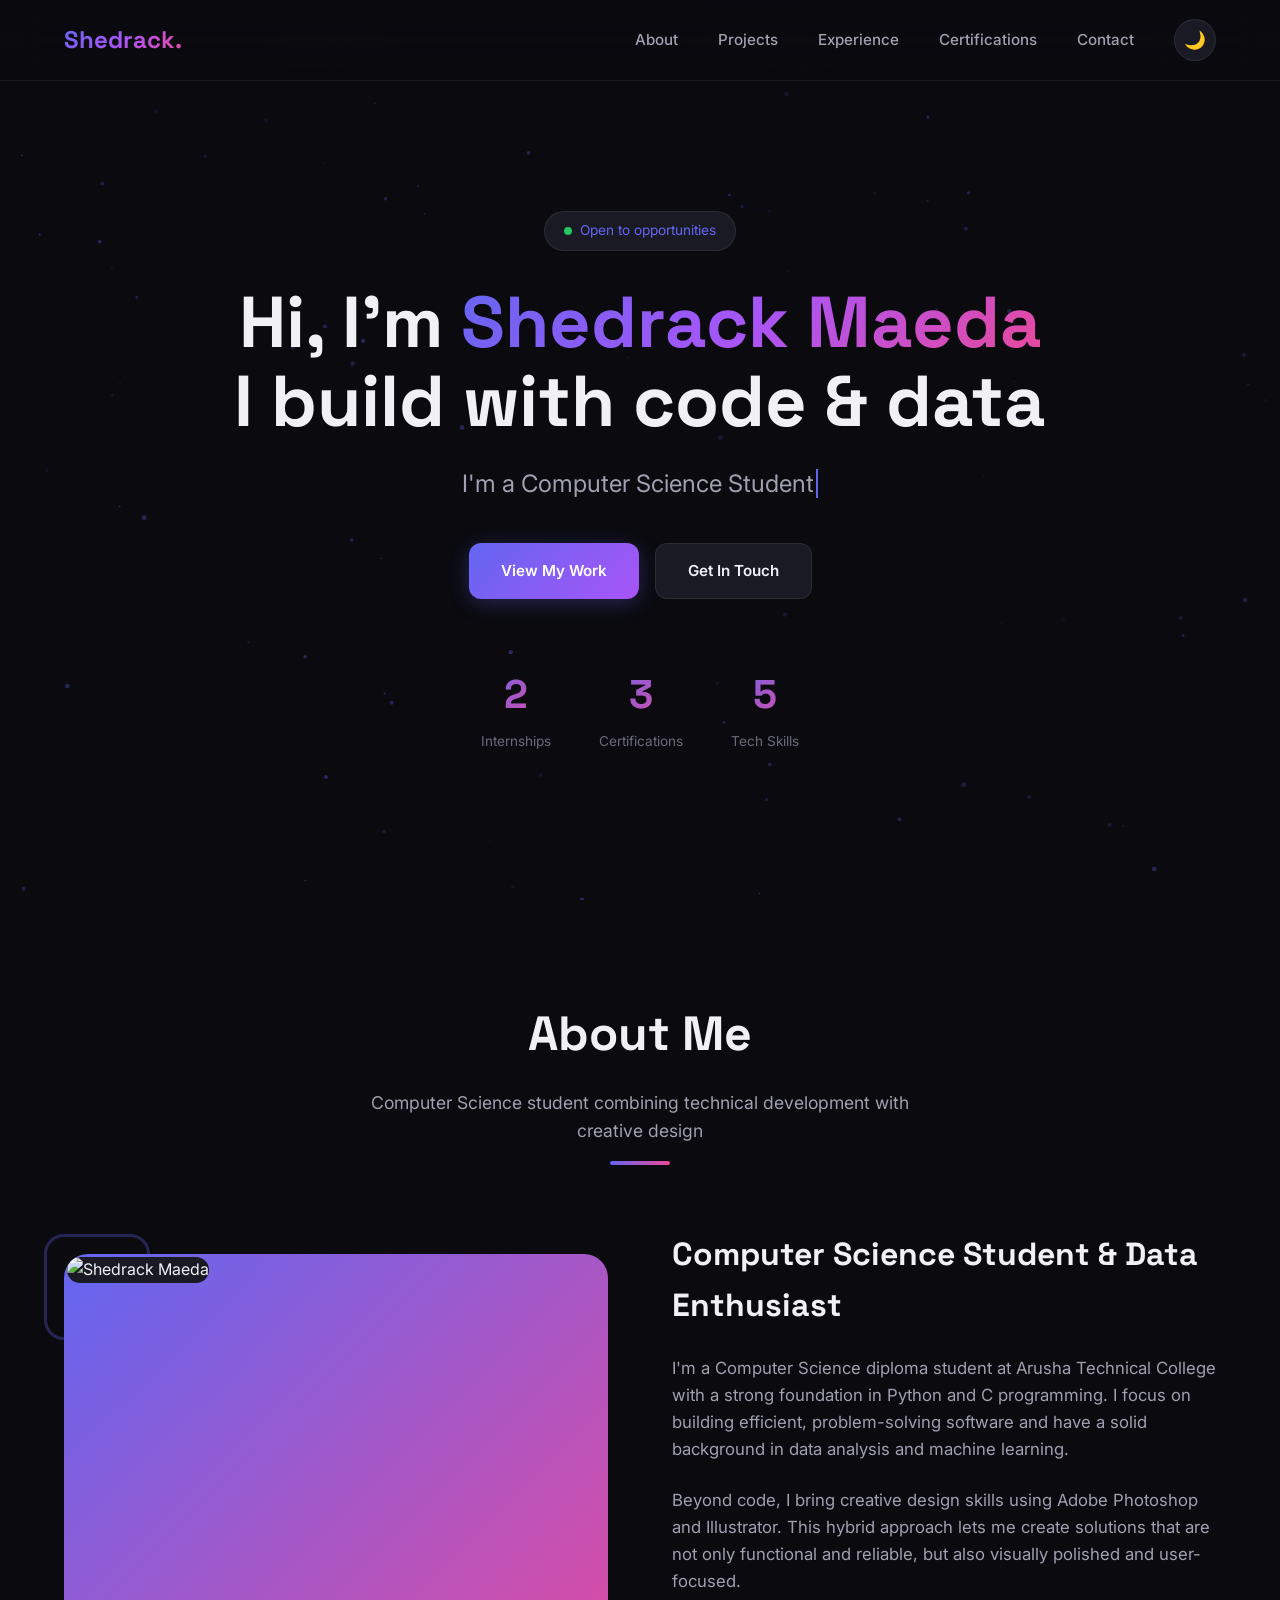
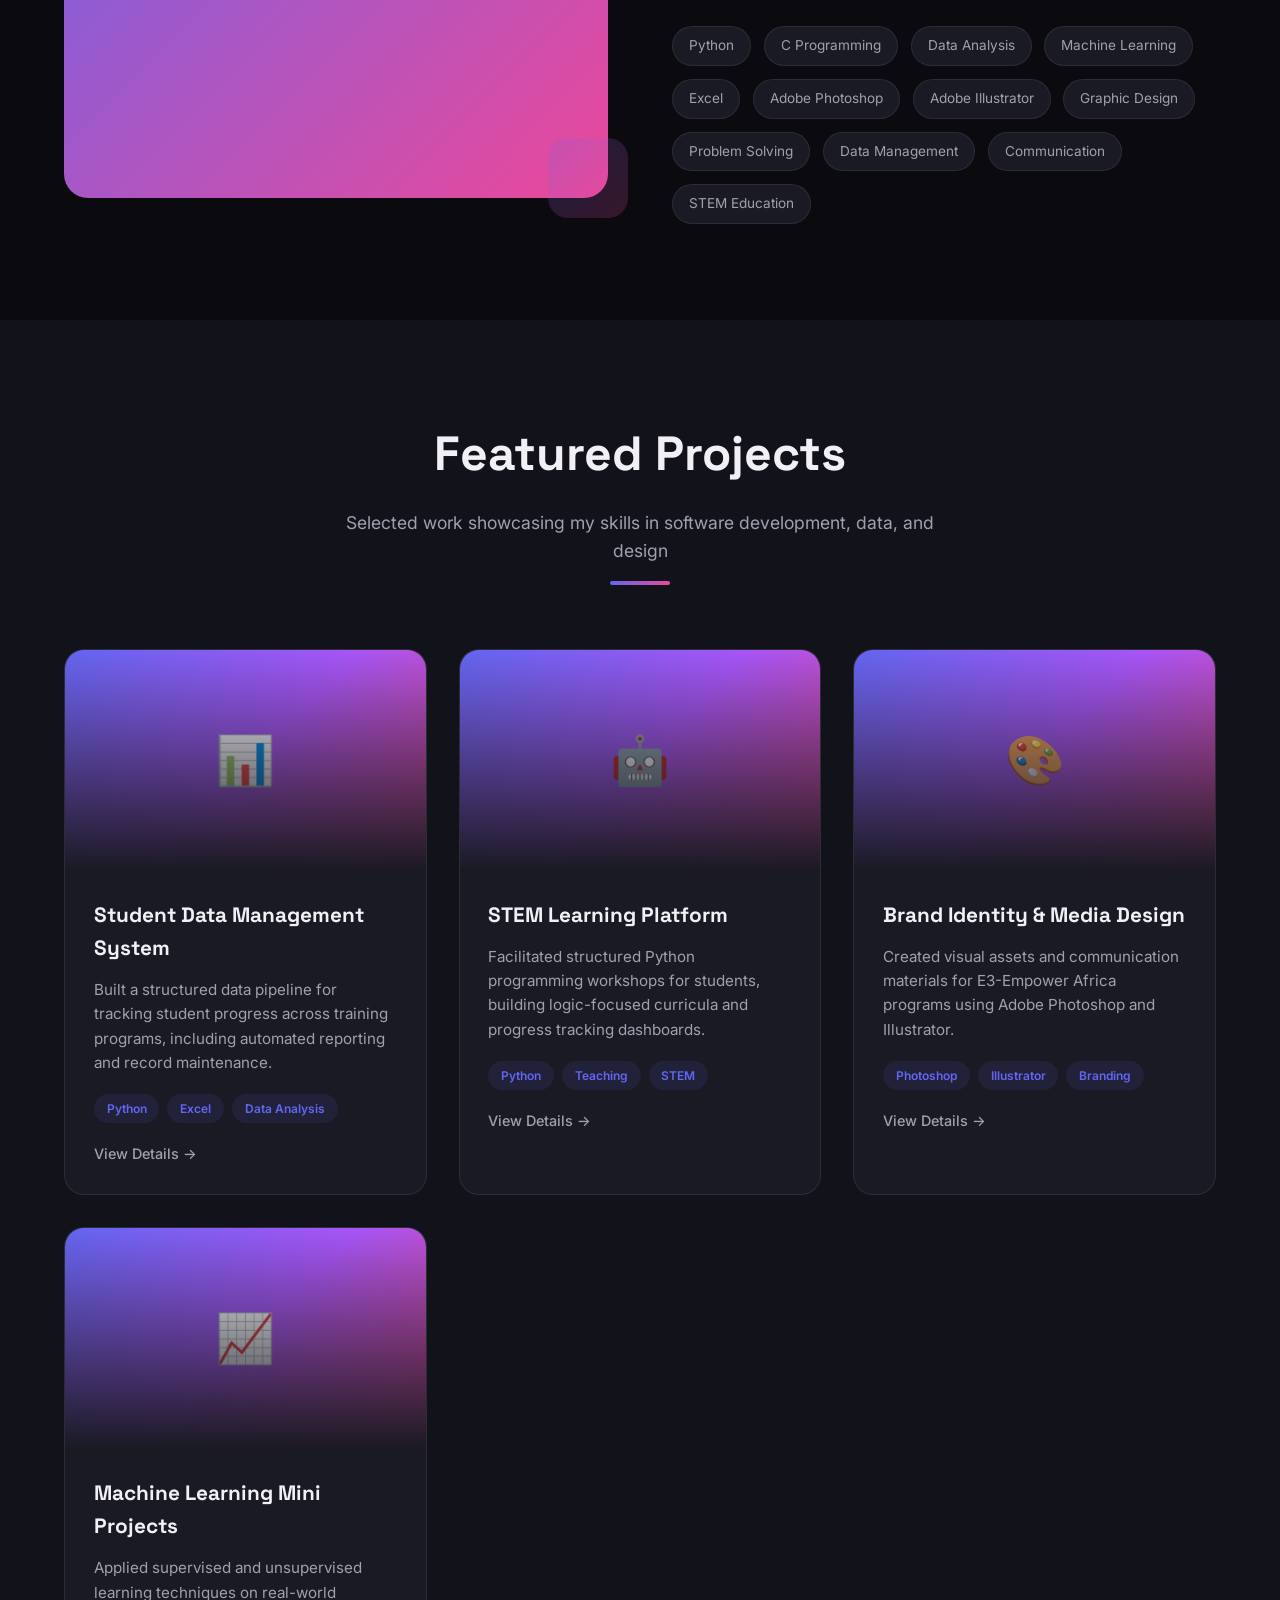
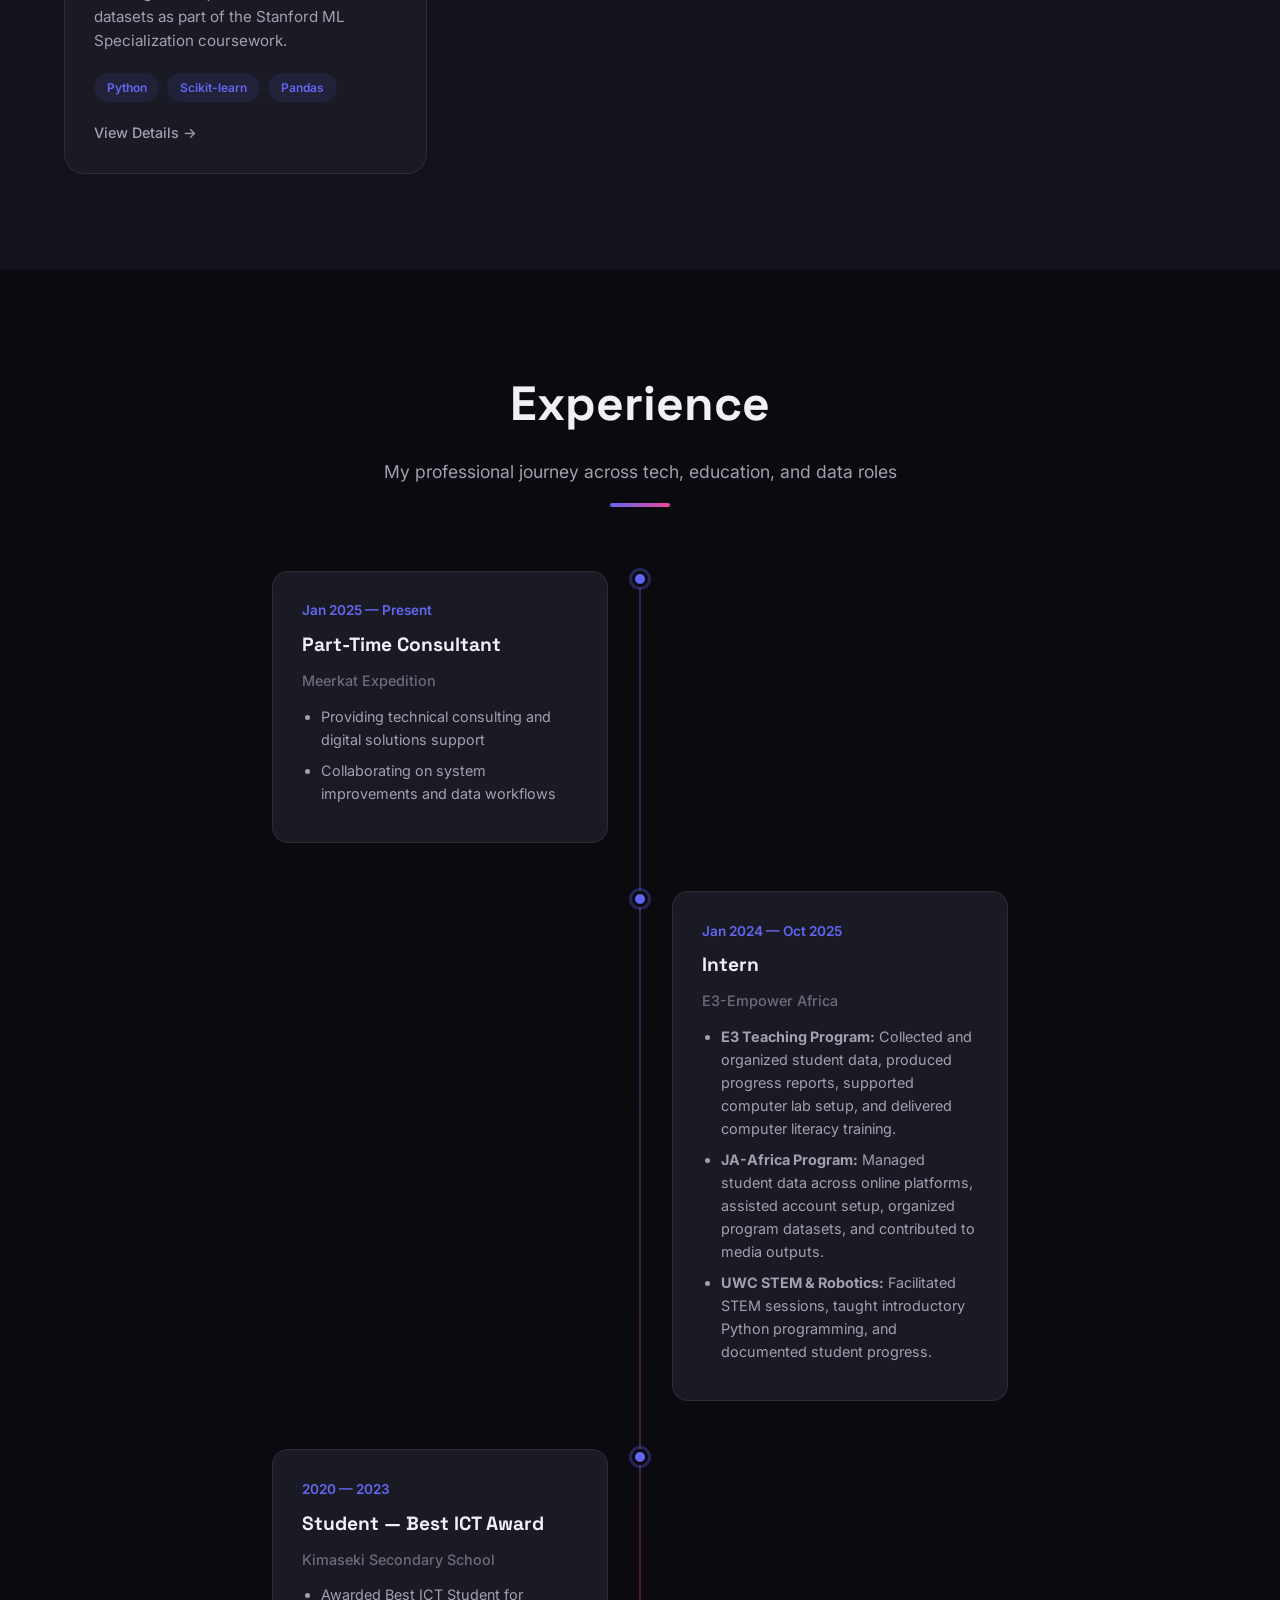
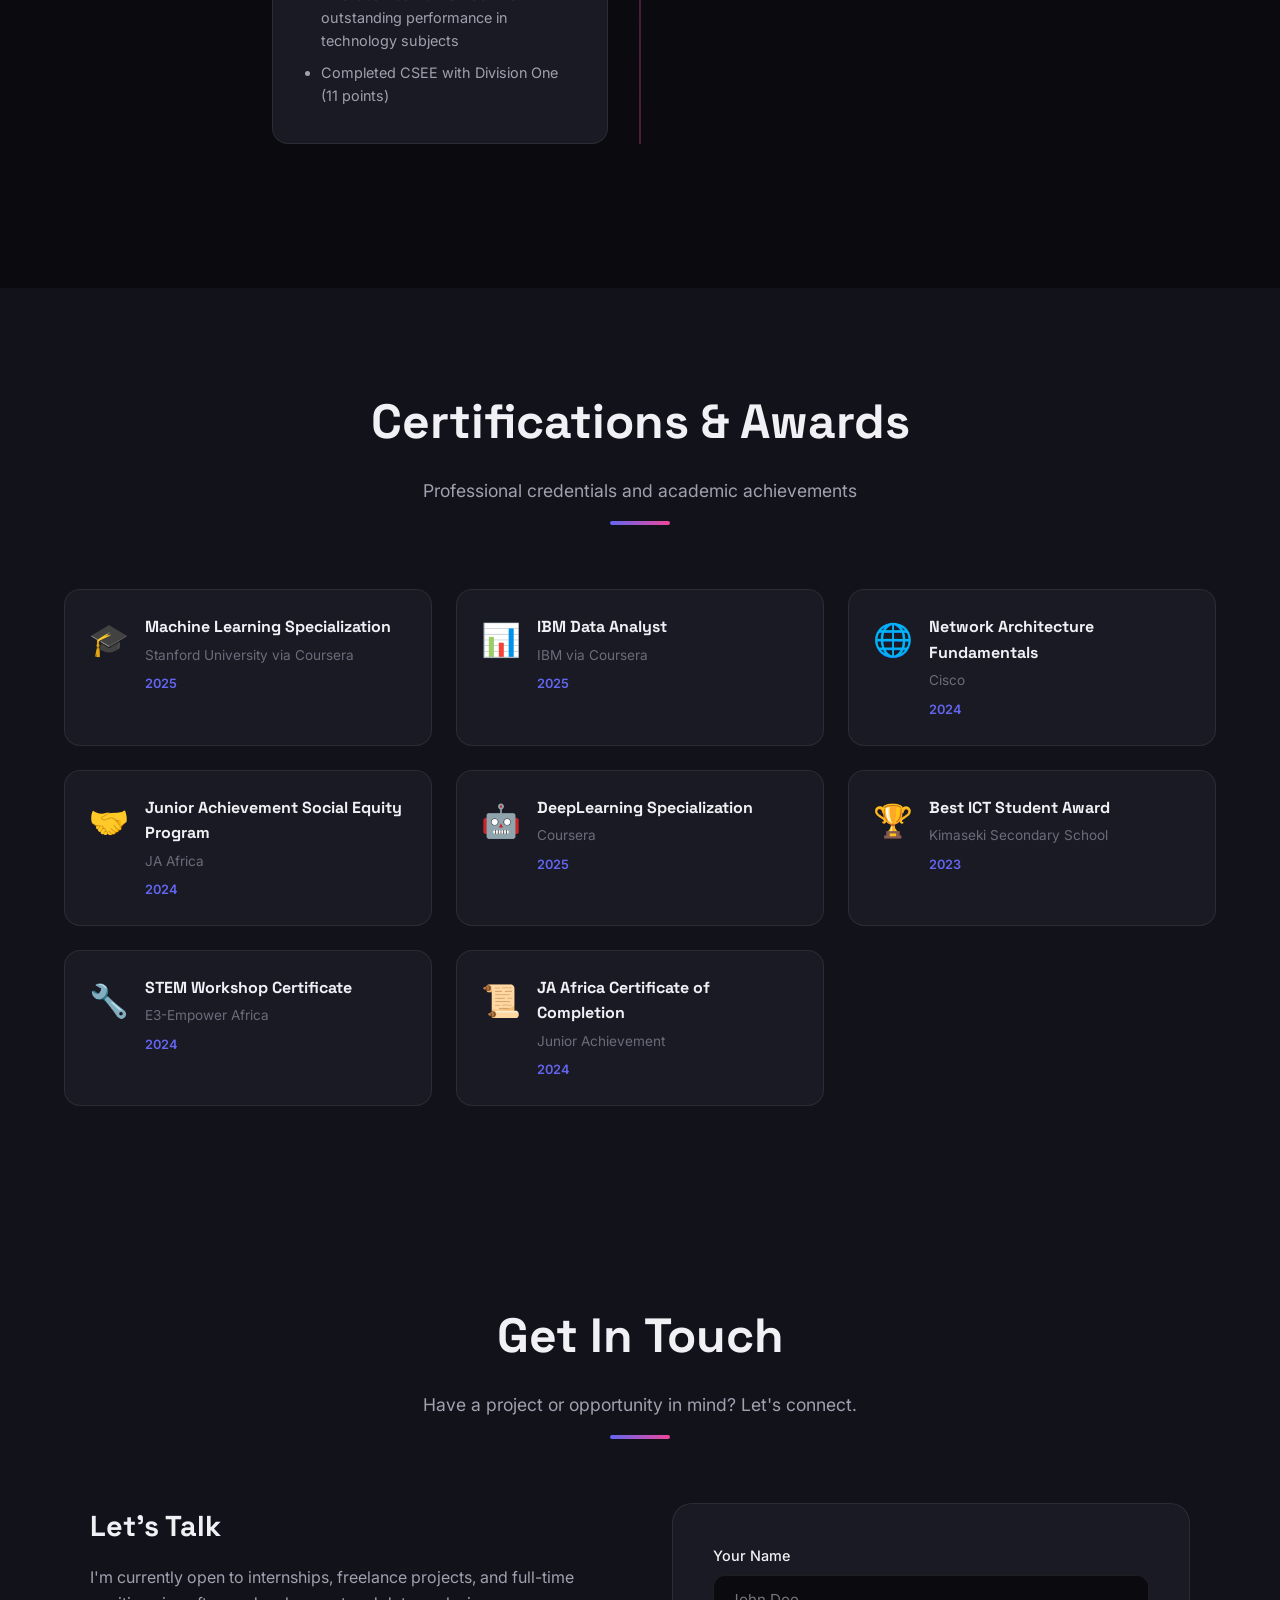
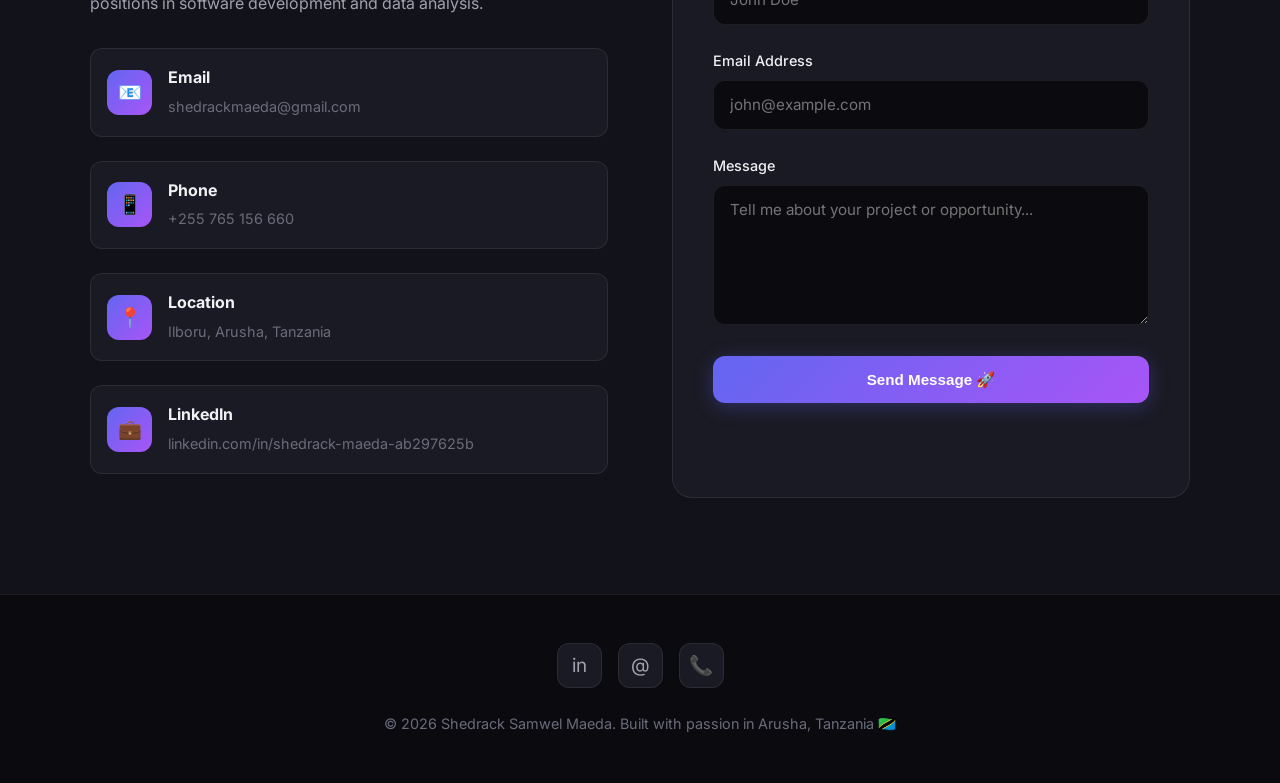
==== commit df315833: "Update hero stats in index.html Updated statistics for internships, certifications, and tech skills." ====
--- a/index.html
+++ b/index.html
@@ -362,9 +362,9 @@
                 <a href="#contact" class="btn btn-secondary">Get In Touch</a>
             </div>
             <div class="hero-stats">
-                <div class="stat"><div class="stat-number" data-target="3">0</div><div class="stat-label">Internships</div></div>
-                <div class="stat"><div class="stat-number" data-target="7">0</div><div class="stat-label">Certifications</div></div>
-                <div class="stat"><div class="stat-number" data-target="10">0</div><div class="stat-label">Tech Skills</div></div>
+                <div class="stat"><div class="stat-number" data-target="3">2</div><div class="stat-label">Internships</div></div>
+                <div class="stat"><div class="stat-number" data-target="7">3</div><div class="stat-label">Certifications</div></div>
+                <div class="stat"><div class="stat-number" data-target="10">5</div><div class="stat-label">Tech Skills</div></div>
             </div>
         </div>
     </section>
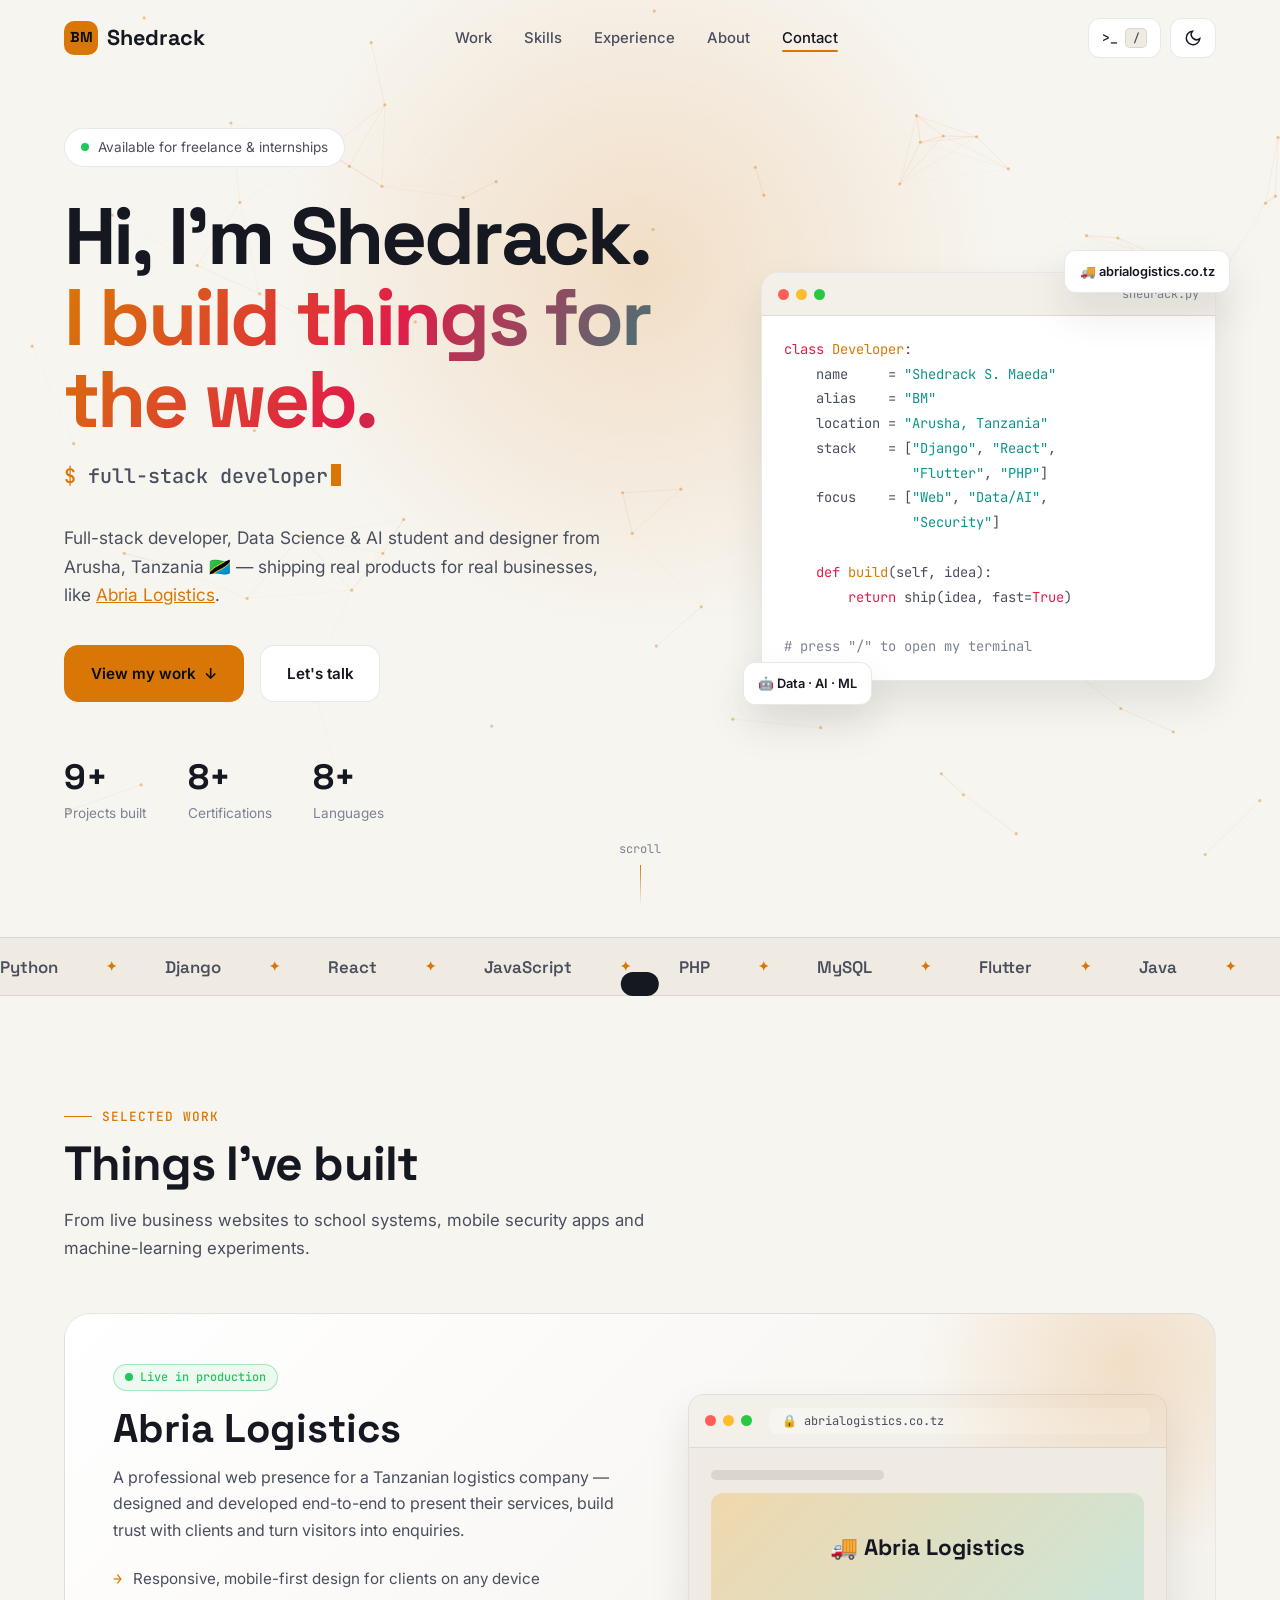
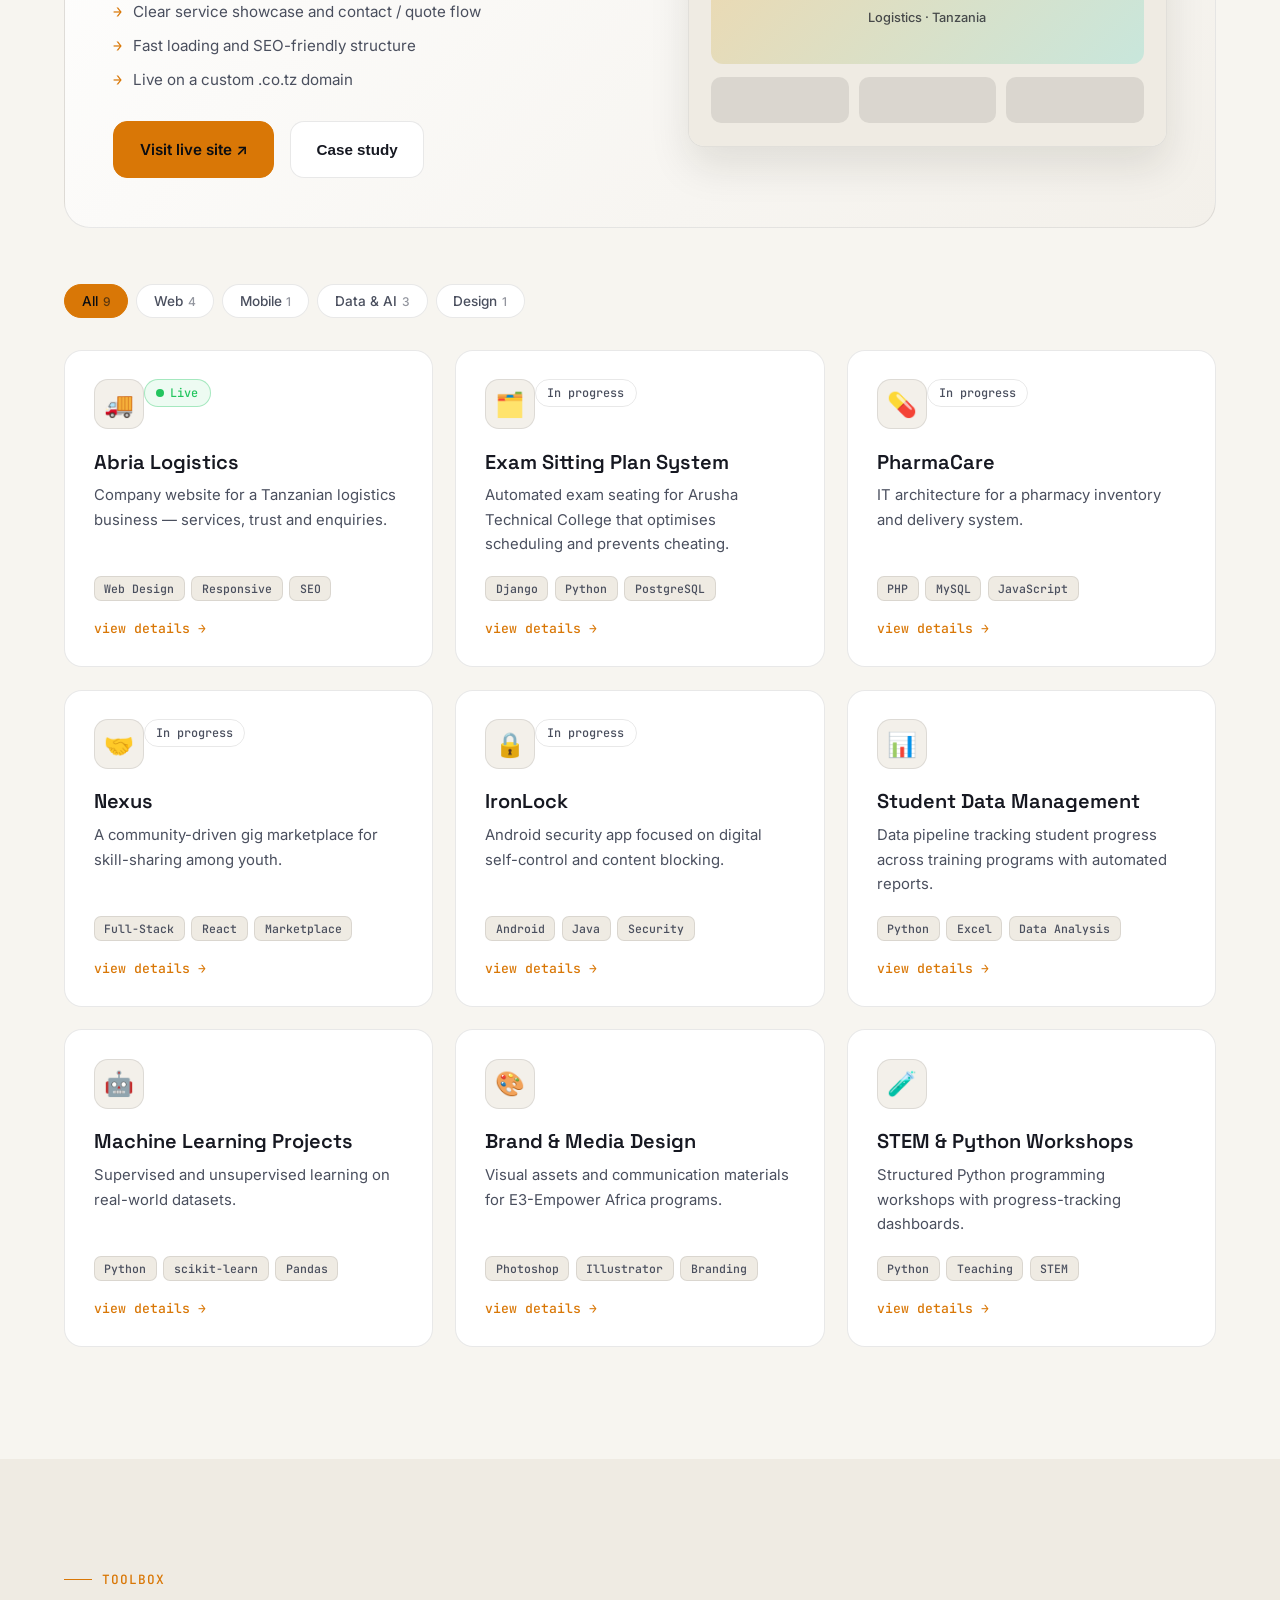
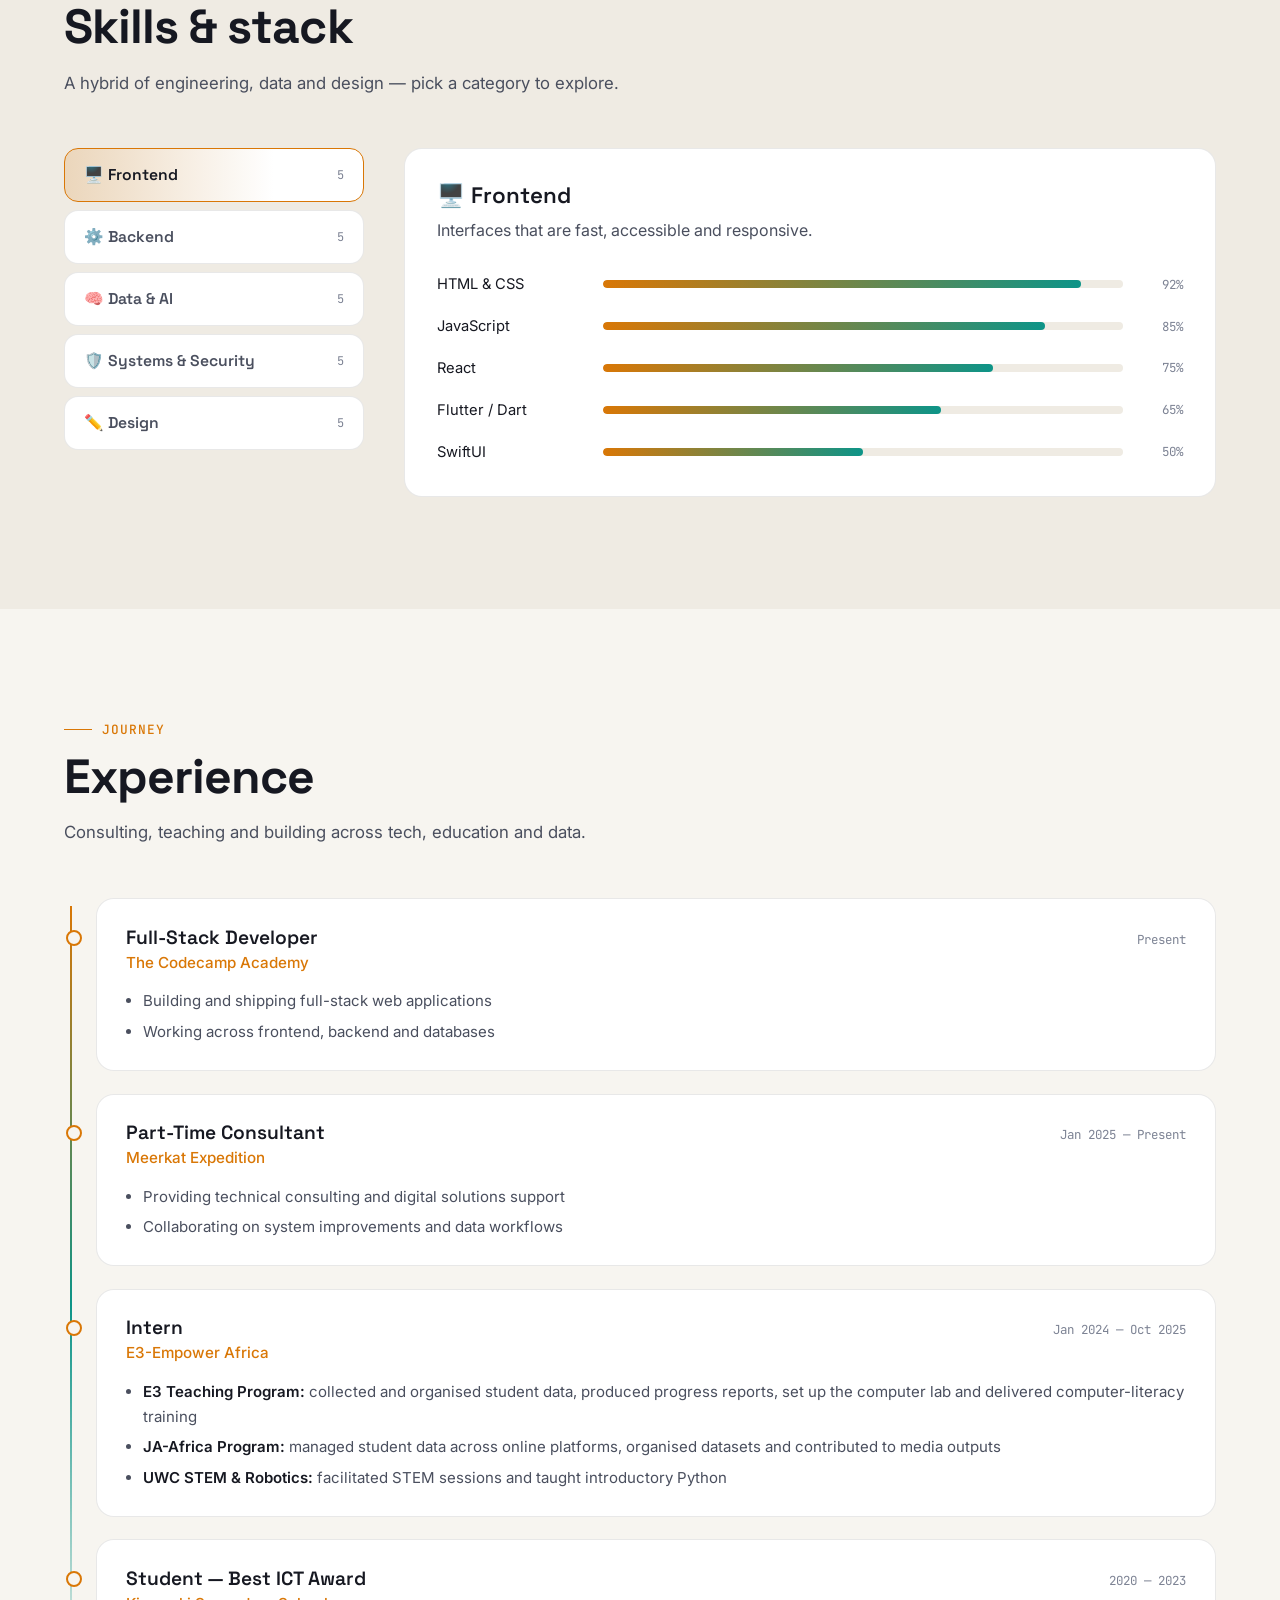
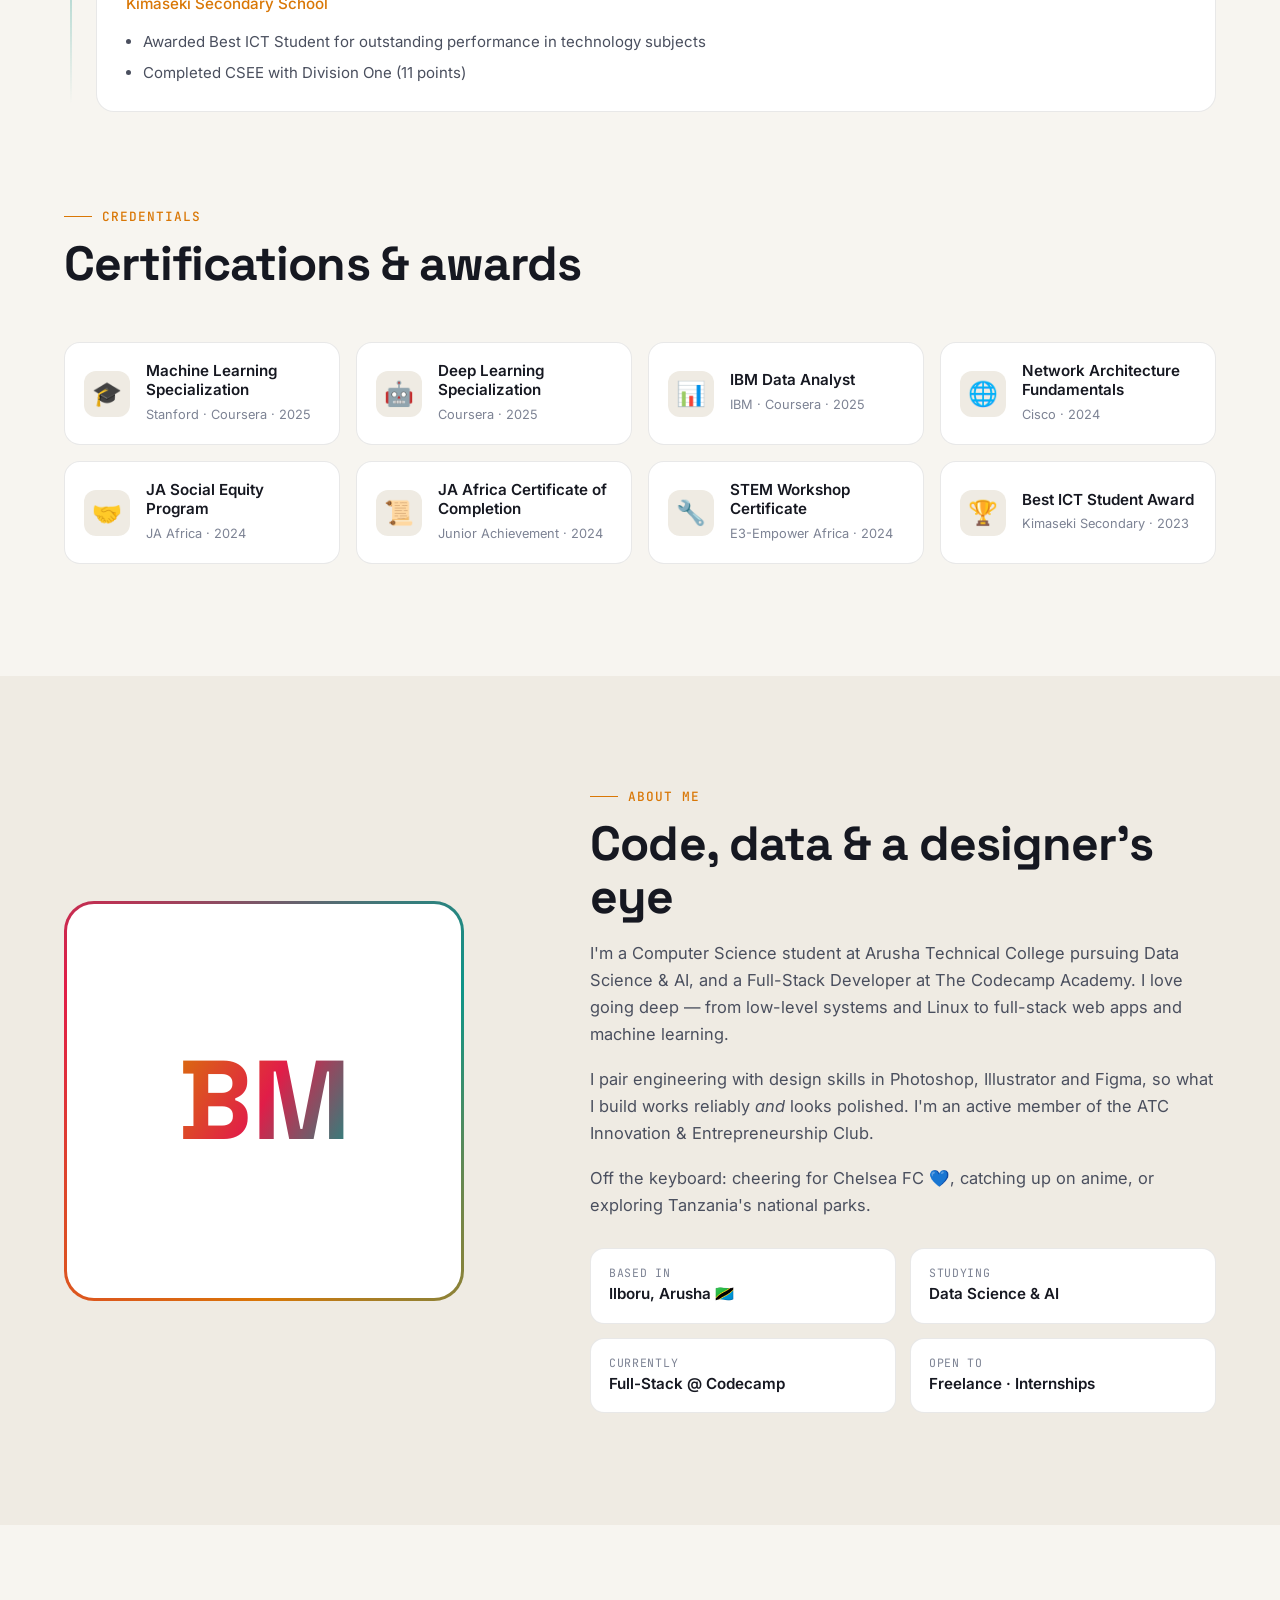
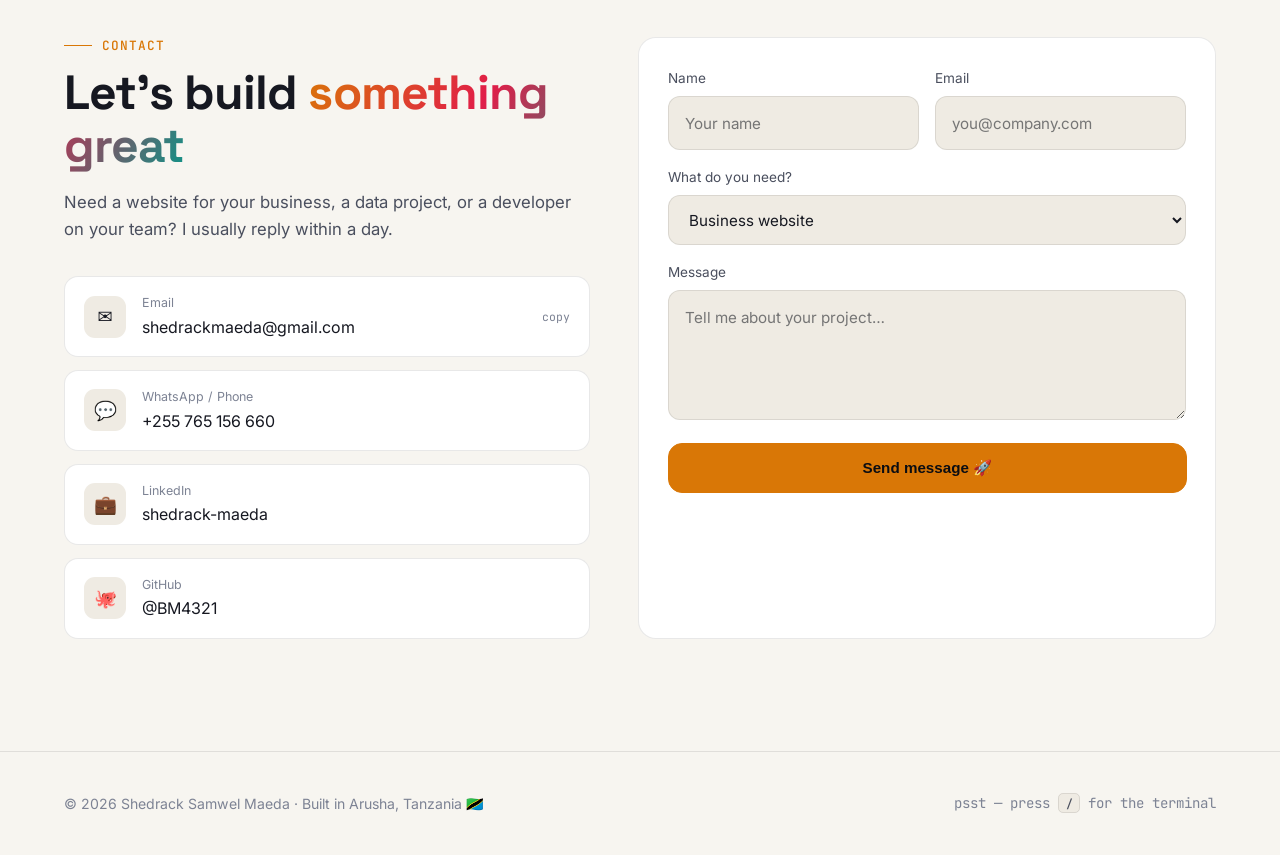
==== commit d6d87627: "Rebuild portfolio as an interactive, data-driven site Feature Abria Logistics (abrialogistics.co.tz)" ====
--- a/index.html
+++ b/index.html
@@ -1,773 +1,1093 @@
 <!DOCTYPE html>
-<html lang="en" data-theme="dark">
+<html lang="en">
 <head>
-    <meta charset="UTF-8">
-    <meta name="viewport" content="width=device-width, initial-scale=1.0">
-    <title>Shedrack Samwel Maeda — Computer Science & Data Analysis</title>
-    <meta name="description" content="Shedrack Samwel Maeda - Computer Science diploma student specializing in Python, Data Analysis, Machine Learning, and Software Development based in Arusha, Tanzania.">
-    <link rel="preconnect" href="https://fonts.googleapis.com">
-    <link href="https://fonts.googleapis.com/css2?family=Inter:wght@300;400;500;600;700;800&family=Space+Grotesk:wght@400;500;600;700&display=swap" rel="stylesheet">
-    <style>
-        :root {
-            --bg-primary: #0a0a0f;
-            --bg-secondary: #12121a;
-            --bg-card: #1a1a24;
-            --text-primary: #f0f0f5;
-            --text-secondary: #a0a0b0;
-            --text-muted: #6b6b7b;
-            --accent: #6366f1;
-            --accent-hover: #818cf8;
-            --accent-glow: rgba(99, 102, 241, 0.3);
-            --border: rgba(255, 255, 255, 0.08);
-            --shadow: rgba(0, 0, 0, 0.4);
-            --gradient-1: #6366f1;
-            --gradient-2: #a855f7;
-            --gradient-3: #ec4899;
-        }
-
-        [data-theme="light"] {
-            --bg-primary: #fafafa;
-            --bg-secondary: #f0f0f5;
-            --bg-card: #ffffff;
-            --text-primary: #1a1a2e;
-            --text-secondary: #4a4a5a;
-            --text-muted: #8a8a9a;
-            --accent: #4f46e5;
-            --accent-hover: #6366f1;
-            --accent-glow: rgba(79, 70, 229, 0.2);
-            --border: rgba(0, 0, 0, 0.08);
-            --shadow: rgba(0, 0, 0, 0.1);
-            --gradient-1: #4f46e5;
-            --gradient-2: #7c3aed;
-            --gradient-3: #db2777;
-        }
-
-        * { margin: 0; padding: 0; box-sizing: border-box; }
-        html { scroll-behavior: smooth; }
-
-        body {
-            font-family: 'Inter', sans-serif;
-            background: var(--bg-primary);
-            color: var(--text-primary);
-            line-height: 1.6;
-            overflow-x: hidden;
-            transition: background 0.5s ease, color 0.5s ease;
-        }
-
-        ::-webkit-scrollbar { width: 8px; }
-        ::-webkit-scrollbar-track { background: var(--bg-primary); }
-        ::-webkit-scrollbar-thumb { background: var(--accent); border-radius: 4px; }
-
-        #particle-canvas {
-            position: fixed; top: 0; left: 0; width: 100%; height: 100%;
-            z-index: 0; pointer-events: none; opacity: 0.6;
-        }
-
-        .nav {
-            position: fixed; top: 0; left: 0; right: 0; z-index: 1000;
-            padding: 1.2rem 5%;
-            display: flex; justify-content: space-between; align-items: center;
-            background: rgba(10, 10, 15, 0.8);
-            backdrop-filter: blur(20px);
-            border-bottom: 1px solid var(--border);
-            transition: all 0.3s ease;
-        }
-        [data-theme="light"] .nav { background: rgba(250, 250, 250, 0.85); }
-        .nav.scrolled { padding: 0.8rem 5%; box-shadow: 0 4px 30px var(--shadow); }
-
-        .logo {
-            font-family: 'Space Grotesk', sans-serif; font-size: 1.5rem; font-weight: 700;
-            background: linear-gradient(135deg, var(--gradient-1), var(--gradient-2), var(--gradient-3));
-            -webkit-background-clip: text; -webkit-text-fill-color: transparent; background-clip: text;
-            text-decoration: none;
-        }
-
-        .nav-links { display: flex; gap: 2.5rem; list-style: none; align-items: center; }
-        .nav-links a {
-            color: var(--text-secondary); text-decoration: none; font-weight: 500; font-size: 0.95rem;
-            position: relative; transition: color 0.3s ease;
-        }
-        .nav-links a::after {
-            content: ''; position: absolute; bottom: -4px; left: 0; width: 0; height: 2px;
-            background: linear-gradient(90deg, var(--gradient-1), var(--gradient-3));
-            transition: width 0.3s ease; border-radius: 2px;
-        }
-        .nav-links a:hover { color: var(--text-primary); }
-        .nav-links a:hover::after { width: 100%; }
-
-        .theme-toggle {
-            background: var(--bg-card); border: 1px solid var(--border); border-radius: 50%;
-            width: 42px; height: 42px; display: flex; align-items: center; justify-content: center;
-            cursor: pointer; color: var(--text-primary); transition: all 0.3s ease; font-size: 1.1rem;
-        }
-        .theme-toggle:hover { transform: rotate(180deg); box-shadow: 0 0 20px var(--accent-glow); border-color: var(--accent); }
-
-        .hamburger { display: none; flex-direction: column; gap: 5px; cursor: pointer; z-index: 1001; }
-        .hamburger span { width: 25px; height: 2px; background: var(--text-primary); transition: all 0.3s ease; border-radius: 2px; }
-        .hamburger.active span:nth-child(1) { transform: rotate(45deg) translate(5px, 5px); }
-        .hamburger.active span:nth-child(2) { opacity: 0; }
-        .hamburger.active span:nth-child(3) { transform: rotate(-45deg) translate(5px, -5px); }
-
-        .hero {
-            min-height: 100vh; display: flex; align-items: center; justify-content: center;
-            padding: 8rem 5% 4rem; position: relative; z-index: 1;
-        }
-        .hero-content { max-width: 900px; text-align: center; }
-
-        .hero-badge {
-            display: inline-flex; align-items: center; gap: 0.5rem;
-            padding: 0.5rem 1.2rem; background: var(--bg-card); border: 1px solid var(--border);
-            border-radius: 50px; font-size: 0.85rem; color: var(--accent); margin-bottom: 2rem;
-            animation: fadeInUp 0.8s ease;
-        }
-        .hero-badge .dot { width: 8px; height: 8px; background: #22c55e; border-radius: 50%; animation: pulse 2s infinite; }
-
-        .hero h1 {
-            font-family: 'Space Grotesk', sans-serif; font-size: clamp(2.5rem, 6vw, 4.5rem);
-            font-weight: 700; line-height: 1.1; margin-bottom: 1.5rem; animation: fadeInUp 0.8s ease 0.2s both;
-        }
-        .hero h1 .gradient-text {
-            background: linear-gradient(135deg, var(--gradient-1), var(--gradient-2), var(--gradient-3));
-            -webkit-background-clip: text; -webkit-text-fill-color: transparent; background-clip: text;
-        }
-
-        .typing-text {
-            font-size: clamp(1.1rem, 2.5vw, 1.5rem); color: var(--text-secondary);
-            margin-bottom: 2.5rem; min-height: 2rem; animation: fadeInUp 0.8s ease 0.4s both;
-        }
-        .typing-text .cursor { display: inline-block; width: 2px; height: 1.2em; background: var(--accent); margin-left: 2px; animation: blink 1s infinite; vertical-align: text-bottom; }
-
-        .hero-buttons { display: flex; gap: 1rem; justify-content: center; flex-wrap: wrap; animation: fadeInUp 0.8s ease 0.6s both; }
-
-        .btn {
-            padding: 0.9rem 2rem; border-radius: 12px; font-weight: 600; font-size: 0.95rem;
-            text-decoration: none; transition: all 0.3s ease; cursor: pointer; border: none;
-            display: inline-flex; align-items: center; gap: 0.5rem;
-        }
-        .btn-primary {
-            background: linear-gradient(135deg, var(--gradient-1), var(--gradient-2));
-            color: white; box-shadow: 0 4px 20px var(--accent-glow);
-        }
-        .btn-primary:hover { transform: translateY(-2px); box-shadow: 0 8px 30px var(--accent-glow); }
-        .btn-secondary { background: var(--bg-card); color: var(--text-primary); border: 1px solid var(--border); }
-        .btn-secondary:hover { border-color: var(--accent); transform: translateY(-2px); }
-
-        .hero-stats { display: flex; justify-content: center; gap: 3rem; margin-top: 4rem; animation: fadeInUp 0.8s ease 0.8s both; }
-        .stat { text-align: center; }
-        .stat-number {
-            font-family: 'Space Grotesk', sans-serif; font-size: 2.5rem; font-weight: 700;
-            background: linear-gradient(135deg, var(--gradient-1), var(--gradient-3));
-            -webkit-background-clip: text; -webkit-text-fill-color: transparent; background-clip: text;
-        }
-        .stat-label { color: var(--text-muted); font-size: 0.85rem; margin-top: 0.3rem; }
-
-        section { padding: 6rem 5%; position: relative; z-index: 1; }
-
-        .section-header { text-align: center; margin-bottom: 4rem; }
-        .section-header h2 { font-family: 'Space Grotesk', sans-serif; font-size: clamp(2rem, 4vw, 3rem); font-weight: 700; margin-bottom: 1rem; }
-        .section-header p { color: var(--text-secondary); max-width: 600px; margin: 0 auto; font-size: 1.1rem; }
-        .section-line { width: 60px; height: 4px; background: linear-gradient(90deg, var(--gradient-1), var(--gradient-3)); margin: 1rem auto 0; border-radius: 2px; }
-
-        .about-grid { display: grid; grid-template-columns: 1fr 1fr; gap: 4rem; max-width: 1200px; margin: 0 auto; align-items: center; }
-        .about-image { position: relative; }
-        .about-image-wrapper {
-            position: relative; border-radius: 24px; overflow: hidden; aspect-ratio: 1;
-            background: linear-gradient(135deg, var(--gradient-1), var(--gradient-3)); padding: 3px;
-        }
-        .about-image-wrapper img { width: 100%; height: 100%; object-fit: cover; border-radius: 22px; background: var(--bg-card); }
-        .about-image::before {
-            content: ''; position: absolute; top: -20px; left: -20px; width: 100px; height: 100px;
-            border: 3px solid var(--accent); border-radius: 20px; opacity: 0.3; animation: float 6s ease-in-out infinite;
-        }
-        .about-image::after {
-            content: ''; position: absolute; bottom: -20px; right: -20px; width: 80px; height: 80px;
-            background: linear-gradient(135deg, var(--gradient-1), var(--gradient-3)); border-radius: 20px;
-            opacity: 0.2; animation: float 6s ease-in-out infinite reverse;
-        }
-
-        .about-content h3 { font-family: 'Space Grotesk', sans-serif; font-size: 2rem; margin-bottom: 1.5rem; }
-        .about-content p { color: var(--text-secondary); margin-bottom: 1.5rem; font-size: 1.05rem; }
-        .skills-list { display: flex; flex-wrap: wrap; gap: 0.8rem; margin-top: 2rem; }
-        .skill-tag {
-            padding: 0.5rem 1rem; background: var(--bg-card); border: 1px solid var(--border);
-            border-radius: 50px; font-size: 0.85rem; color: var(--text-secondary); transition: all 0.3s ease; cursor: default;
-        }
-        .skill-tag:hover { border-color: var(--accent); color: var(--accent); transform: translateY(-2px); box-shadow: 0 4px 15px var(--accent-glow); }
-
-        .projects { background: var(--bg-secondary); }
-        .projects-grid { display: grid; grid-template-columns: repeat(auto-fit, minmax(350px, 1fr)); gap: 2rem; max-width: 1200px; margin: 0 auto; }
-        .project-card {
-            background: var(--bg-card); border: 1px solid var(--border); border-radius: 20px;
-            overflow: hidden; transition: all 0.4s ease; position: relative;
-        }
-        .project-card:hover { transform: translateY(-8px); box-shadow: 0 20px 40px var(--shadow); border-color: var(--accent); }
-        .project-image {
-            width: 100%; height: 220px; background: linear-gradient(135deg, var(--gradient-1), var(--gradient-2), var(--gradient-3));
-            display: flex; align-items: center; justify-content: center; font-size: 3rem; position: relative; overflow: hidden;
-        }
-        .project-image::after { content: ''; position: absolute; inset: 0; background: linear-gradient(to top, var(--bg-card), transparent); }
-        .project-content { padding: 1.8rem; }
-        .project-content h3 { font-family: 'Space Grotesk', sans-serif; font-size: 1.3rem; margin-bottom: 0.8rem; }
-        .project-content p { color: var(--text-secondary); font-size: 0.95rem; margin-bottom: 1.2rem; line-height: 1.6; }
-        .project-tags { display: flex; gap: 0.5rem; flex-wrap: wrap; margin-bottom: 1.2rem; }
-        .project-tag {
-            padding: 0.3rem 0.8rem; background: rgba(99, 102, 241, 0.1); color: var(--accent);
-            border-radius: 50px; font-size: 0.75rem; font-weight: 600;
-        }
-        .project-links { display: flex; gap: 1rem; }
-        .project-links a { color: var(--text-secondary); text-decoration: none; font-size: 0.9rem; font-weight: 500; display: flex; align-items: center; gap: 0.3rem; transition: color 0.3s ease; }
-        .project-links a:hover { color: var(--accent); }
-
-        .timeline { max-width: 800px; margin: 0 auto; position: relative; }
-        .timeline::before {
-            content: ''; position: absolute; left: 50%; transform: translateX(-50%); width: 2px; height: 100%;
-            background: linear-gradient(to bottom, var(--gradient-1), var(--gradient-3)); opacity: 0.3;
-        }
-        .timeline-item { display: flex; justify-content: flex-end; padding-right: 50%; position: relative; margin-bottom: 3rem; }
-        .timeline-item:nth-child(even) { justify-content: flex-start; padding-right: 0; padding-left: 50%; }
-        .timeline-dot {
-            position: absolute; left: 50%; transform: translateX(-50%); width: 16px; height: 16px;
-            background: var(--accent); border-radius: 50%; border: 3px solid var(--bg-primary);
-            box-shadow: 0 0 0 3px var(--accent-glow); z-index: 2;
-        }
-        .timeline-content {
-            background: var(--bg-card); border: 1px solid var(--border); border-radius: 16px;
-            padding: 1.8rem; max-width: 350px; margin: 0 2rem; transition: all 0.3s ease;
-        }
-        .timeline-content:hover { border-color: var(--accent); transform: scale(1.02); }
-        .timeline-date { color: var(--accent); font-weight: 600; font-size: 0.85rem; margin-bottom: 0.5rem; }
-        .timeline-content h3 { font-family: 'Space Grotesk', sans-serif; font-size: 1.2rem; margin-bottom: 0.5rem; }
-        .timeline-content h4 { color: var(--text-muted); font-size: 0.9rem; font-weight: 500; margin-bottom: 0.8rem; }
-        .timeline-content ul { color: var(--text-secondary); font-size: 0.9rem; padding-left: 1.2rem; }
-        .timeline-content ul li { margin-bottom: 0.5rem; }
-
-        .contact { background: var(--bg-secondary); }
-        .contact-grid { display: grid; grid-template-columns: 1fr 1fr; gap: 4rem; max-width: 1100px; margin: 0 auto; }
-        .contact-info h3 { font-family: 'Space Grotesk', sans-serif; font-size: 1.8rem; margin-bottom: 1rem; }
-        .contact-info p { color: var(--text-secondary); margin-bottom: 2rem; }
-        .contact-item {
-            display: flex; align-items: center; gap: 1rem; margin-bottom: 1.5rem;
-            padding: 1rem; background: var(--bg-card); border: 1px solid var(--border);
-            border-radius: 12px; transition: all 0.3s ease;
-        }
-        .contact-item:hover { border-color: var(--accent); transform: translateX(5px); }
-        .contact-icon {
-            width: 45px; height: 45px; background: linear-gradient(135deg, var(--gradient-1), var(--gradient-2));
-            border-radius: 12px; display: flex; align-items: center; justify-content: center;
-            color: white; font-size: 1.2rem;
-        }
-        .contact-item div strong { display: block; margin-bottom: 0.2rem; }
-        .contact-item div span { color: var(--text-muted); font-size: 0.9rem; }
-
-        .contact-form {
-            background: var(--bg-card); border: 1px solid var(--border); border-radius: 20px; padding: 2.5rem;
-        }
-        .form-group { margin-bottom: 1.5rem; }
-        .form-group label { display: block; margin-bottom: 0.5rem; font-weight: 500; font-size: 0.9rem; }
-        .form-group input, .form-group textarea {
-            width: 100%; padding: 0.9rem 1rem; background: var(--bg-primary); border: 1px solid var(--border);
-            border-radius: 12px; color: var(--text-primary); font-family: 'Inter', sans-serif; font-size: 0.95rem;
-            transition: all 0.3s ease;
-        }
-        .form-group input:focus, .form-group textarea:focus { outline: none; border-color: var(--accent); box-shadow: 0 0 0 3px var(--accent-glow); }
-        .form-group textarea { min-height: 140px; resize: vertical; }
-
-        .footer { padding: 3rem 5%; text-align: center; border-top: 1px solid var(--border); position: relative; z-index: 1; }
-        .footer-social { display: flex; justify-content: center; gap: 1rem; margin-bottom: 1.5rem; }
-        .social-link {
-            width: 45px; height: 45px; background: var(--bg-card); border: 1px solid var(--border);
-            border-radius: 12px; display: flex; align-items: center; justify-content: center;
-            color: var(--text-secondary); text-decoration: none; font-size: 1.2rem; transition: all 0.3s ease;
-        }
-        .social-link:hover { border-color: var(--accent); color: var(--accent); transform: translateY(-3px); box-shadow: 0 8px 20px var(--accent-glow); }
-        .footer p { color: var(--text-muted); font-size: 0.9rem; }
-
-        .cert-grid { display: grid; grid-template-columns: repeat(auto-fit, minmax(280px, 1fr)); gap: 1.5rem; max-width: 1200px; margin: 0 auto; }
-        .cert-card {
-            background: var(--bg-card); border: 1px solid var(--border); border-radius: 16px;
-            padding: 1.5rem; transition: all 0.3s ease; display: flex; align-items: flex-start; gap: 1rem;
-        }
-        .cert-card:hover { border-color: var(--accent); transform: translateY(-4px); box-shadow: 0 10px 30px var(--shadow); }
-        .cert-icon { font-size: 2rem; flex-shrink: 0; }
-        .cert-card h4 { font-family: 'Space Grotesk', sans-serif; font-size: 1rem; margin-bottom: 0.3rem; }
-        .cert-card p { color: var(--text-muted); font-size: 0.85rem; }
-        .cert-card .cert-date { color: var(--accent); font-size: 0.8rem; font-weight: 600; margin-top: 0.5rem; }
-
-        @keyframes fadeInUp { from { opacity: 0; transform: translateY(30px); } to { opacity: 1; transform: translateY(0); } }
-        @keyframes pulse { 0%, 100% { opacity: 1; } 50% { opacity: 0.5; } }
-        @keyframes blink { 0%, 100% { opacity: 1; } 50% { opacity: 0; } }
-        @keyframes float { 0%, 100% { transform: translateY(0); } 50% { transform: translateY(-20px); } }
-
-        .reveal { opacity: 0; transform: translateY(40px); transition: all 0.8s ease; }
-        .reveal.active { opacity: 1; transform: translateY(0); }
-
-        @media (max-width: 1024px) {
-            .about-grid, .contact-grid { grid-template-columns: 1fr; gap: 3rem; }
-            .timeline::before { left: 20px; }
-            .timeline-item, .timeline-item:nth-child(even) { justify-content: flex-start; padding-right: 0; padding-left: 50px; }
-            .timeline-dot { left: 20px; transform: translateX(-50%); }
-            .timeline-content { max-width: 100%; margin: 0; }
-        }
-
-        @media (max-width: 768px) {
-            .nav-links {
-                position: fixed; top: 0; right: -100%; width: 70%; max-width: 300px; height: 100vh;
-                background: var(--bg-card); flex-direction: column; justify-content: center; gap: 2rem;
-                transition: right 0.4s ease; border-left: 1px solid var(--border); padding: 2rem;
-            }
-            .nav-links.active { right: 0; }
-            .hamburger { display: flex; }
-            .hero-stats { gap: 1.5rem; flex-wrap: wrap; }
-            .projects-grid { grid-template-columns: 1fr; }
-            .contact-form { padding: 1.5rem; }
-        }
-
-        @media (max-width: 480px) {
-            .hero h1 { font-size: 2.2rem; }
-            .hero-buttons { flex-direction: column; width: 100%; }
-            .btn { width: 100%; justify-content: center; }
-            section { padding: 4rem 5%; }
-        }
-    </style>
-<base target="_blank">
+<meta charset="UTF-8">
+<meta name="viewport" content="width=device-width, initial-scale=1.0">
+<title>Shedrack Maeda — Developer · Data · Design</title>
+<meta name="description" content="Shedrack Samwel Maeda (BM) — full-stack developer, data & AI student and designer from Arusha, Tanzania. Builder of abrialogistics.co.tz and more.">
+<meta name="theme-color" content="#0b0d12">
+<meta property="og:title" content="Shedrack Maeda — Developer · Data · Design">
+<meta property="og:description" content="Full-stack developer, data & AI student and designer from Arusha, Tanzania.">
+<meta property="og:type" content="website">
+<link rel="icon" href="data:image/svg+xml,<svg xmlns='http://www.w3.org/2000/svg' viewBox='0 0 64 64'><rect width='64' height='64' rx='14' fill='%23f59e0b'/><text x='50%' y='56%' text-anchor='middle' dominant-baseline='middle' font-family='Arial' font-weight='700' font-size='30' fill='%230b0d12'>BM</text></svg>">
+<link rel="preconnect" href="https://fonts.googleapis.com">
+<link rel="preconnect" href="https://fonts.gstatic.com" crossorigin>
+<link href="https://fonts.googleapis.com/css2?family=Inter:wght@400;500;600;700&family=JetBrains+Mono:wght@400;500&family=Space+Grotesk:wght@500;600;700&display=swap" rel="stylesheet">
+<style>
+/* ---------- Tokens ---------- */
+:root {
+  --bg: #0b0d12;
+  --bg-2: #11141b;
+  --card: #161a23;
+  --card-2: #1c2130;
+  --text: #eef0f5;
+  --text-2: #a8afc0;
+  --muted: #6e7689;
+  --line: rgba(255,255,255,.08);
+  --accent: #f59e0b;      /* Serengeti amber */
+  --accent-2: #2dd4bf;    /* Zanzibar teal */
+  --accent-3: #fb7185;
+  --glow: rgba(245,158,11,.25);
+  --shadow: 0 20px 50px rgba(0,0,0,.45);
+  --radius: 18px;
+  --nav-bg: rgba(11,13,18,.72);
+}
+:root[data-theme="light"] {
+  --bg: #f7f5f0;
+  --bg-2: #efebe3;
+  --card: #ffffff;
+  --card-2: #f3f0ea;
+  --text: #161821;
+  --text-2: #4a4f5e;
+  --muted: #7d8394;
+  --line: rgba(0,0,0,.09);
+  --accent: #d97706;
+  --accent-2: #0d9488;
+  --accent-3: #e11d48;
+  --glow: rgba(217,119,6,.18);
+  --shadow: 0 20px 40px rgba(30,25,10,.10);
+  --nav-bg: rgba(247,245,240,.8);
+}
+
+* { margin: 0; padding: 0; box-sizing: border-box; }
+html { scroll-behavior: smooth; }
+body {
+  font-family: 'Inter', system-ui, sans-serif;
+  background: var(--bg);
+  color: var(--text);
+  line-height: 1.65;
+  overflow-x: hidden;
+  transition: background .4s ease, color .4s ease;
+}
+a { color: inherit; }
+::selection { background: var(--accent); color: #0b0d12; }
+::-webkit-scrollbar { width: 9px; }
+::-webkit-scrollbar-track { background: var(--bg); }
+::-webkit-scrollbar-thumb { background: linear-gradient(var(--accent), var(--accent-2)); border-radius: 9px; }
+:focus-visible { outline: 2px solid var(--accent); outline-offset: 3px; border-radius: 6px; }
+
+.mono { font-family: 'JetBrains Mono', monospace; }
+.grad {
+  background: linear-gradient(120deg, var(--accent), var(--accent-3) 50%, var(--accent-2));
+  -webkit-background-clip: text; background-clip: text; -webkit-text-fill-color: transparent;
+}
+
+/* ---------- Background layers ---------- */
+#net { position: fixed; inset: 0; z-index: 0; pointer-events: none; }
+.spotlight {
+  position: fixed; inset: 0; z-index: 0; pointer-events: none;
+  background: radial-gradient(600px circle at var(--mx, 50%) var(--my, 30%), var(--glow), transparent 60%);
+  transition: background .1s;
+}
+.progress {
+  position: fixed; top: 0; left: 0; height: 3px; width: 0; z-index: 1100;
+  background: linear-gradient(90deg, var(--accent), var(--accent-3), var(--accent-2));
+}
+
+/* ---------- Nav ---------- */
+.nav {
+  position: fixed; top: 0; left: 0; right: 0; z-index: 1000;
+  display: flex; align-items: center; justify-content: space-between;
+  padding: 1.1rem 5%;
+  transition: padding .3s, background .3s, border-color .3s;
+  border-bottom: 1px solid transparent;
+}
+.nav.scrolled { padding: .7rem 5%; background: var(--nav-bg); backdrop-filter: blur(16px); border-color: var(--line); }
+.logo {
+  font-family: 'Space Grotesk', sans-serif; font-weight: 700; font-size: 1.35rem;
+  text-decoration: none; display: flex; align-items: center; gap: .55rem;
+}
+.logo-mark {
+  width: 34px; height: 34px; border-radius: 10px; display: grid; place-items: center;
+  background: var(--accent); color: #0b0d12; font-size: .9rem;
+}
+.nav-links { display: flex; gap: 2rem; list-style: none; align-items: center; }
+.nav-links a {
+  text-decoration: none; color: var(--text-2); font-size: .93rem; font-weight: 500;
+  position: relative; transition: color .2s;
+}
+.nav-links a::after {
+  content: ''; position: absolute; left: 0; bottom: -5px; height: 2px; width: 0;
+  background: var(--accent); transition: width .25s; border-radius: 2px;
+}
+.nav-links a:hover, .nav-links a.active { color: var(--text); }
+.nav-links a:hover::after, .nav-links a.active::after { width: 100%; }
+.nav-actions { display: flex; gap: .6rem; align-items: center; }
+.icon-btn {
+  height: 40px; min-width: 40px; padding: 0 .8rem; border-radius: 12px;
+  border: 1px solid var(--line); background: var(--card); color: var(--text);
+  display: inline-flex; align-items: center; justify-content: center; gap: .45rem;
+  cursor: pointer; font: 500 .82rem 'JetBrains Mono', monospace; transition: border-color .2s, transform .2s;
+}
+.icon-btn:hover { border-color: var(--accent); transform: translateY(-2px); }
+.icon-btn svg { width: 18px; height: 18px; }
+kbd {
+  font: 500 .72rem 'JetBrains Mono', monospace; padding: .1rem .4rem; border-radius: 5px;
+  border: 1px solid var(--line); background: var(--bg-2); color: var(--text-2);
+}
+.burger { display: none; }
+
+/* ---------- Layout ---------- */
+main { position: relative; z-index: 1; }
+section { padding: 7rem 5%; }
+.wrap { max-width: 1180px; margin: 0 auto; }
+.eyebrow {
+  font: 500 .8rem 'JetBrains Mono', monospace; color: var(--accent);
+  letter-spacing: .08em; text-transform: uppercase; margin-bottom: .8rem;
+  display: flex; align-items: center; gap: .6rem;
+}
+.eyebrow::before { content: ''; width: 28px; height: 1px; background: var(--accent); }
+h2 { font: 700 clamp(2rem, 4.5vw, 3rem)/1.1 'Space Grotesk', sans-serif; margin-bottom: 1rem; letter-spacing: -.02em; }
+.lead { color: var(--text-2); max-width: 640px; font-size: 1.05rem; }
+.section-head { margin-bottom: 3.2rem; }
+
+.reveal { opacity: 0; transform: translateY(36px); transition: opacity .8s ease, transform .8s cubic-bezier(.2,.7,.2,1); }
+.reveal.in { opacity: 1; transform: none; }
+
+/* ---------- Hero ---------- */
+.hero { min-height: 100vh; display: flex; align-items: center; padding-top: 8rem; }
+.hero-grid { display: grid; grid-template-columns: 1.25fr .9fr; gap: 4rem; align-items: center; }
+.status {
+  display: inline-flex; align-items: center; gap: .55rem; padding: .45rem 1rem;
+  border: 1px solid var(--line); border-radius: 99px; background: var(--card);
+  font-size: .85rem; color: var(--text-2); margin-bottom: 1.8rem;
+}
+.dot { width: 8px; height: 8px; border-radius: 50%; background: #22c55e; box-shadow: 0 0 0 0 rgba(34,197,94,.6); animation: ping 2s infinite; }
+@keyframes ping { 70% { box-shadow: 0 0 0 10px rgba(34,197,94,0); } 100% { box-shadow: 0 0 0 0 rgba(34,197,94,0); } }
+.hero h1 {
+  font: 700 clamp(2.6rem, 6.4vw, 5rem)/1.02 'Space Grotesk', sans-serif;
+  letter-spacing: -.035em; margin-bottom: 1.4rem;
+}
+.hero h1 .line { display: block; }
+.typed-row { font: 500 clamp(1rem, 2vw, 1.25rem) 'JetBrains Mono', monospace; color: var(--text-2); margin-bottom: 1.6rem; min-height: 1.8em; }
+.typed-row .caret { display: inline-block; width: 10px; height: 1.1em; background: var(--accent); vertical-align: -3px; margin-left: 3px; animation: blink 1s steps(1) infinite; }
+@keyframes blink { 50% { opacity: 0; } }
+.hero p.intro { color: var(--text-2); font-size: 1.08rem; max-width: 560px; margin-bottom: 2.2rem; }
+.cta { display: flex; gap: 1rem; flex-wrap: wrap; }
+.btn {
+  display: inline-flex; align-items: center; gap: .55rem; padding: .95rem 1.6rem;
+  border-radius: 14px; font-weight: 600; font-size: .95rem; text-decoration: none; cursor: pointer;
+  border: 1px solid var(--line); background: var(--card); color: var(--text);
+  transition: transform .25s, box-shadow .25s, border-color .25s, background .25s;
+  will-change: transform;
+}
+.btn:hover { border-color: var(--accent); }
+.btn-primary { background: var(--accent); color: #0b0d12; border-color: var(--accent); }
+.btn-primary:hover { box-shadow: 0 12px 30px var(--glow); }
+.stats { display: flex; gap: 2.6rem; margin-top: 3.2rem; flex-wrap: wrap; }
+.stat b { display: block; font: 700 2.2rem 'Space Grotesk', sans-serif; }
+.stat span { color: var(--muted); font-size: .85rem; }
+
+/* Hero card (code window) */
+.window {
+  background: var(--card); border: 1px solid var(--line); border-radius: var(--radius);
+  box-shadow: var(--shadow); overflow: hidden; transform-style: preserve-3d;
+  transition: transform .2s ease-out;
+}
+.window-bar { display: flex; align-items: center; gap: .45rem; padding: .8rem 1rem; border-bottom: 1px solid var(--line); background: var(--card-2); }
+.window-bar i { width: 11px; height: 11px; border-radius: 50%; display: block; }
+.window-bar i:nth-child(1) { background: #ff5f57; }
+.window-bar i:nth-child(2) { background: #febc2e; }
+.window-bar i:nth-child(3) { background: #28c840; }
+.window-bar small { margin-left: auto; color: var(--muted); font: .75rem 'JetBrains Mono', monospace; }
+.code { padding: 1.3rem 1.4rem; font: .86rem/1.8 'JetBrains Mono', monospace; color: var(--text-2); white-space: pre; overflow-x: auto; }
+.code .k { color: var(--accent-3); } .code .s { color: var(--accent-2); } .code .p { color: var(--accent); } .code .c { color: var(--muted); }
+.hero-visual { position: relative; }
+.float-chip {
+  position: absolute; padding: .6rem .9rem; border-radius: 12px; background: var(--card);
+  border: 1px solid var(--line); box-shadow: var(--shadow); font-size: .8rem; font-weight: 600;
+  display: flex; gap: .5rem; align-items: center; animation: bob 6s ease-in-out infinite;
+}
+.float-chip.a { top: -22px; right: -14px; }
+.float-chip.b { bottom: -24px; left: -18px; animation-delay: -3s; }
+@keyframes bob { 50% { transform: translateY(-10px); } }
+
+.scroll-hint { position: absolute; bottom: 2rem; left: 50%; transform: translateX(-50%); color: var(--muted); font: .75rem 'JetBrains Mono', monospace; display: flex; flex-direction: column; align-items: center; gap: .5rem; }
+.scroll-hint span { width: 1px; height: 40px; background: linear-gradient(var(--accent), transparent); animation: drip 2s infinite; transform-origin: top; }
+@keyframes drip { 0% { transform: scaleY(0); } 50% { transform: scaleY(1); } 100% { transform: scaleY(1); opacity: 0; } }
+
+/* ---------- Marquee ---------- */
+.marquee { border-block: 1px solid var(--line); background: var(--bg-2); overflow: hidden; padding: 1.1rem 0; position: relative; z-index: 1; }
+.marquee-track { display: flex; gap: 3rem; width: max-content; animation: slide 40s linear infinite; }
+.marquee:hover .marquee-track { animation-play-state: paused; }
+.marquee-track span { font: 600 1.05rem 'Space Grotesk', sans-serif; color: var(--text-2); white-space: nowrap; display: flex; align-items: center; gap: 3rem; }
+.marquee-track span::after { content: '✦'; color: var(--accent); font-size: .8rem; }
+@keyframes slide { to { transform: translateX(-50%); } }
+
+/* ---------- Featured ---------- */
+.featured {
+  display: grid; grid-template-columns: 1.1fr 1fr; gap: 3rem; align-items: center;
+  background: linear-gradient(135deg, var(--card), var(--card-2));
+  border: 1px solid var(--line); border-radius: 26px; padding: 3rem; position: relative; overflow: hidden;
+}
+.featured::before {
+  content: ''; position: absolute; width: 420px; height: 420px; right: -120px; top: -160px;
+  background: radial-gradient(circle, var(--glow), transparent 70%); pointer-events: none;
+}
+.badge { display: inline-flex; align-items: center; gap: .4rem; font: 500 .74rem 'JetBrains Mono', monospace; padding: .3rem .7rem; border-radius: 99px; border: 1px solid var(--line); color: var(--text-2); }
+.badge.live { color: #22c55e; border-color: rgba(34,197,94,.35); background: rgba(34,197,94,.08); }
+.featured h3 { font: 700 clamp(1.8rem, 3.5vw, 2.5rem)/1.1 'Space Grotesk', sans-serif; margin: 1rem 0 .8rem; }
+.featured p { color: var(--text-2); margin-bottom: 1.4rem; }
+.check { list-style: none; display: grid; gap: .55rem; margin-bottom: 1.8rem; }
+.check li { display: flex; gap: .7rem; color: var(--text-2); font-size: .95rem; }
+.check li::before { content: '→'; color: var(--accent); font-family: 'JetBrains Mono', monospace; }
+.browser { border-radius: 16px; overflow: hidden; border: 1px solid var(--line); background: var(--bg); box-shadow: var(--shadow); }
+.browser .url { flex: 1; margin-left: .6rem; padding: .3rem .8rem; border-radius: 8px; background: var(--bg); color: var(--text-2); font: .75rem 'JetBrains Mono', monospace; overflow: hidden; text-overflow: ellipsis; white-space: nowrap; }
+.browser-body { position: relative; aspect-ratio: 16/10; background: var(--bg-2); }
+.browser-body .shot { position: absolute; inset: 0; width: 100%; height: 100%; object-fit: cover; object-position: top; }
+.mock { position: absolute; inset: 0; padding: 1.4rem; display: flex; flex-direction: column; gap: .8rem; }
+.mock .bar { height: 10px; border-radius: 6px; background: var(--line); }
+.mock .hero-blk { flex: 1; border-radius: 12px; background: linear-gradient(135deg, rgba(245,158,11,.25), rgba(45,212,191,.2)); display: grid; place-items: center; font: 700 1.4rem 'Space Grotesk', sans-serif; text-align: center; padding: 1rem; }
+.mock .row { display: grid; grid-template-columns: repeat(3, 1fr); gap: .6rem; }
+.mock .row div { height: 46px; border-radius: 10px; background: var(--line); }
+.browser-body .overlay { position: absolute; inset: 0; display: grid; place-items: center; background: rgba(0,0,0,.0); opacity: 0; transition: opacity .3s, background .3s; text-decoration: none; }
+.browser:hover .overlay { opacity: 1; background: rgba(0,0,0,.45); }
+
+/* ---------- Projects ---------- */
+.filters { display: flex; gap: .5rem; flex-wrap: wrap; margin-bottom: 2rem; }
+.chip {
+  padding: .5rem 1.05rem; border-radius: 99px; border: 1px solid var(--line); background: var(--card);
+  color: var(--text-2); cursor: pointer; font: 500 .85rem 'Inter', sans-serif; transition: all .2s;
+}
+.chip:hover { color: var(--text); border-color: var(--accent); }
+.chip.on { background: var(--accent); border-color: var(--accent); color: #0b0d12; }
+.chip .n { opacity: .6; margin-left: .3rem; font-size: .75rem; }
+.grid { display: grid; grid-template-columns: repeat(auto-fill, minmax(320px, 1fr)); gap: 1.4rem; }
+.card {
+  position: relative; background: var(--card); border: 1px solid var(--line); border-radius: var(--radius);
+  padding: 1.8rem; cursor: pointer; overflow: hidden; text-align: left; color: inherit; font: inherit;
+  transition: transform .2s ease-out, border-color .3s, box-shadow .3s, opacity .35s;
+  transform-style: preserve-3d; display: flex; flex-direction: column;
+}
+.card::before {
+  content: ''; position: absolute; inset: 0; pointer-events: none; opacity: 0; transition: opacity .3s;
+  background: radial-gradient(400px circle at var(--cx, 50%) var(--cy, 50%), var(--glow), transparent 50%);
+}
+.card:hover { border-color: rgba(245,158,11,.4); box-shadow: var(--shadow); }
+.card:hover::before { opacity: 1; }
+.card.hide { display: none; }
+.card-top { display: flex; justify-content: space-between; align-items: flex-start; margin-bottom: 1.2rem; }
+.card-icon { width: 50px; height: 50px; border-radius: 14px; display: grid; place-items: center; font-size: 1.5rem; background: var(--card-2); border: 1px solid var(--line); }
+.card h3 { font: 600 1.25rem 'Space Grotesk', sans-serif; margin-bottom: .55rem; }
+.card p { color: var(--text-2); font-size: .93rem; margin-bottom: 1.2rem; flex: 1; }
+.tags { display: flex; flex-wrap: wrap; gap: .4rem; }
+.tag { font: 500 .72rem 'JetBrains Mono', monospace; padding: .25rem .6rem; border-radius: 7px; background: var(--bg-2); color: var(--text-2); border: 1px solid var(--line); }
+.card .more { margin-top: 1.2rem; font: 500 .82rem 'JetBrains Mono', monospace; color: var(--accent); }
+
+/* ---------- Skills ---------- */
+.skills { display: grid; grid-template-columns: 300px 1fr; gap: 2.5rem; }
+.skill-tabs { display: flex; flex-direction: column; gap: .5rem; }
+.skill-tab {
+  text-align: left; padding: 1rem 1.2rem; border-radius: 14px; border: 1px solid var(--line);
+  background: var(--card); color: var(--text-2); cursor: pointer; font: 600 .98rem 'Space Grotesk', sans-serif;
+  display: flex; justify-content: space-between; align-items: center; transition: all .25s;
+}
+.skill-tab small { font: .75rem 'JetBrains Mono', monospace; color: var(--muted); }
+.skill-tab:hover { color: var(--text); }
+.skill-tab.on { border-color: var(--accent); color: var(--text); background: linear-gradient(90deg, var(--glow), var(--card) 70%); }
+.skill-panel { background: var(--card); border: 1px solid var(--line); border-radius: var(--radius); padding: 2rem; min-height: 340px; }
+.skill-panel h3 { font: 600 1.4rem 'Space Grotesk', sans-serif; margin-bottom: .4rem; }
+.skill-panel > p { color: var(--text-2); margin-bottom: 1.8rem; }
+.bars { display: grid; gap: 1.1rem; }
+.bar-row { display: grid; grid-template-columns: 150px 1fr 44px; gap: 1rem; align-items: center; font-size: .92rem; }
+.bar-row .track { height: 8px; border-radius: 9px; background: var(--bg-2); overflow: hidden; }
+.bar-row .fill { height: 100%; width: 0; border-radius: 9px; background: linear-gradient(90deg, var(--accent), var(--accent-2)); transition: width 1s cubic-bezier(.2,.7,.2,1); }
+.bar-row .pct { font: .78rem 'JetBrains Mono', monospace; color: var(--muted); text-align: right; }
+
+/* ---------- Timeline ---------- */
+.timeline { position: relative; display: grid; gap: 1.4rem; padding-left: 2rem; }
+.timeline::before { content: ''; position: absolute; left: 6px; top: 8px; bottom: 8px; width: 2px; background: linear-gradient(var(--accent), var(--accent-2), transparent); }
+.t-item { position: relative; background: var(--card); border: 1px solid var(--line); border-radius: var(--radius); padding: 1.6rem 1.8rem; }
+.t-item::before { content: ''; position: absolute; left: calc(-2rem + 1px); top: 1.9rem; width: 12px; height: 12px; border-radius: 50%; background: var(--bg); border: 2px solid var(--accent); }
+.t-head { display: flex; justify-content: space-between; gap: 1rem; flex-wrap: wrap; align-items: baseline; }
+.t-item h3 { font: 600 1.2rem 'Space Grotesk', sans-serif; }
+.t-org { color: var(--accent); font-weight: 500; font-size: .95rem; }
+.t-date { font: .78rem 'JetBrains Mono', monospace; color: var(--muted); }
+.t-item ul { margin-top: .9rem; padding-left: 1.1rem; color: var(--text-2); font-size: .94rem; display: grid; gap: .35rem; }
+.t-item ul b { color: var(--text); font-weight: 600; }
+
+/* ---------- Certs ---------- */
+.certs { display: grid; grid-template-columns: repeat(auto-fill, minmax(250px, 1fr)); gap: 1rem; }
+.cert { display: flex; gap: 1rem; align-items: center; background: var(--card); border: 1px solid var(--line); border-radius: 16px; padding: 1.1rem 1.2rem; transition: transform .25s, border-color .25s; }
+.cert:hover { transform: translateY(-4px); border-color: var(--accent-2); }
+.cert .ic { font-size: 1.5rem; width: 46px; height: 46px; flex: none; border-radius: 12px; display: grid; place-items: center; background: var(--bg-2); }
+.cert h4 { font-size: .95rem; font-weight: 600; line-height: 1.3; }
+.cert span { font-size: .8rem; color: var(--muted); }
+
+/* ---------- About ---------- */
+.about { display: grid; grid-template-columns: .85fr 1.15fr; gap: 4rem; align-items: center; }
+.avatar-wrap { position: relative; aspect-ratio: 1; max-width: 400px; width: 100%; }
+.avatar {
+  position: absolute; inset: 0; border-radius: 30px; display: grid; place-items: center;
+  background: conic-gradient(from 180deg, var(--accent), var(--accent-3), var(--accent-2), var(--accent));
+  padding: 3px;
+}
+.avatar-inner { width: 100%; height: 100%; border-radius: 27px; background: var(--card); display: grid; place-items: center; font: 700 7rem 'Space Grotesk', sans-serif; }
+.about p { color: var(--text-2); margin-bottom: 1.1rem; font-size: 1.03rem; }
+.facts { display: grid; grid-template-columns: repeat(2, 1fr); gap: .9rem; margin-top: 1.8rem; }
+.fact { padding: 1rem 1.1rem; border-radius: 14px; border: 1px solid var(--line); background: var(--card); }
+.fact small { display: block; color: var(--muted); font: .72rem 'JetBrains Mono', monospace; text-transform: uppercase; letter-spacing: .06em; }
+.fact b { font-weight: 600; font-size: .95rem; }
+
+/* ---------- Contact ---------- */
+.contact { display: grid; grid-template-columns: 1fr 1.1fr; gap: 3rem; }
+.contact-links { display: grid; gap: .8rem; margin-top: 2rem; }
+.c-link { display: flex; align-items: center; gap: 1rem; padding: 1rem 1.2rem; border-radius: 14px; border: 1px solid var(--line); background: var(--card); text-decoration: none; transition: border-color .25s, transform .25s; }
+.c-link:hover { border-color: var(--accent); transform: translateX(6px); }
+.c-link .ic { width: 42px; height: 42px; border-radius: 11px; display: grid; place-items: center; background: var(--bg-2); font-size: 1.15rem; }
+.c-link small { display: block; color: var(--muted); font-size: .78rem; }
+.c-link .copy { margin-left: auto; font: .72rem 'JetBrains Mono', monospace; color: var(--muted); }
+form.card { cursor: default; gap: 1rem; }
+form.card:hover { border-color: var(--line); }
+.field label { display: block; font-size: .85rem; color: var(--text-2); margin-bottom: .4rem; }
+.field input, .field textarea, .field select {
+  width: 100%; padding: .85rem 1rem; border-radius: 12px; border: 1px solid var(--line);
+  background: var(--bg-2); color: var(--text); font: inherit; font-size: .95rem; transition: border-color .2s, box-shadow .2s;
+}
+.field textarea { min-height: 130px; resize: vertical; }
+.field input:focus, .field textarea:focus, .field select:focus { outline: none; border-color: var(--accent); box-shadow: 0 0 0 4px var(--glow); }
+.row2 { display: grid; grid-template-columns: 1fr 1fr; gap: 1rem; }
+
+footer { position: relative; z-index: 1; padding: 2.5rem 5%; border-top: 1px solid var(--line); color: var(--muted); font-size: .88rem; }
+footer .wrap { display: flex; justify-content: space-between; gap: 1rem; flex-wrap: wrap; }
+
+/* ---------- Modal ---------- */
+.modal { position: fixed; inset: 0; z-index: 2000; display: none; align-items: center; justify-content: center; padding: 1rem; background: rgba(5,6,10,.7); backdrop-filter: blur(6px); }
+.modal.open { display: flex; animation: fade .25s; }
+@keyframes fade { from { opacity: 0; } }
+.modal-box { width: min(680px, 100%); max-height: 88vh; overflow-y: auto; background: var(--card); border: 1px solid var(--line); border-radius: 22px; padding: 2.2rem; position: relative; animation: pop .3s cubic-bezier(.2,.8,.2,1.2); }
+@keyframes pop { from { transform: translateY(20px) scale(.97); opacity: 0; } }
+.modal-close { position: absolute; top: 1rem; right: 1rem; }
+.modal-box h3 { font: 700 1.8rem 'Space Grotesk', sans-serif; margin: .8rem 0 .5rem; }
+.modal-box p { color: var(--text-2); margin-bottom: 1rem; }
+.modal-box h4 { font: 600 .8rem 'JetBrains Mono', monospace; color: var(--accent); text-transform: uppercase; letter-spacing: .06em; margin: 1.4rem 0 .6rem; }
+
+/* ---------- Terminal ---------- */
+.term { position: fixed; inset: 0; z-index: 2100; display: none; align-items: flex-start; justify-content: center; padding: 12vh 1rem 1rem; background: rgba(5,6,10,.6); backdrop-filter: blur(4px); }
+.term.open { display: flex; animation: fade .2s; }
+.term .window { width: min(720px, 100%); }
+.term-out { height: min(380px, 55vh); overflow-y: auto; padding: 1.1rem 1.3rem .4rem; font: .86rem/1.7 'JetBrains Mono', monospace; color: var(--text-2); white-space: pre-wrap; word-break: break-word; }
+.term-out .cmd { color: var(--text); }
+.term-out .ok { color: var(--accent-2); }
+.term-out .err { color: var(--accent-3); }
+.term-out a { color: var(--accent); }
+.term-in { display: flex; align-items: center; gap: .6rem; padding: .9rem 1.3rem 1.1rem; font: .9rem 'JetBrains Mono', monospace; }
+.term-in span { color: var(--accent); white-space: nowrap; }
+.term-in input { flex: 1; background: none; border: 0; outline: none; color: var(--text); font: inherit; min-width: 0; }
+
+.toast { position: fixed; bottom: 1.5rem; left: 50%; transform: translate(-50%, 120px); z-index: 2200; background: var(--text); color: var(--bg); padding: .75rem 1.2rem; border-radius: 12px; font-size: .9rem; font-weight: 500; transition: transform .35s cubic-bezier(.2,.8,.2,1.2); }
+.toast.show { transform: translate(-50%, 0); }
+
+/* ---------- Responsive ---------- */
+@media (max-width: 960px) {
+  .hero-grid, .featured, .about, .contact, .skills { grid-template-columns: 1fr; }
+  .hero-visual { max-width: 520px; }
+  .featured { padding: 2rem; }
+  .skill-tabs { flex-direction: row; overflow-x: auto; padding-bottom: .3rem; }
+  .skill-tab { flex: none; gap: .8rem; }
+  .avatar-wrap { max-width: 280px; }
+}
+@media (max-width: 760px) {
+  section { padding: 5rem 16px; }
+  .nav, .nav.scrolled { padding-left: 16px; padding-right: 16px; }
+  .burger { display: inline-flex; }
+  .nav-links {
+    position: fixed; top: 0; right: 0; height: 100vh; width: min(300px, 80vw); flex-direction: column;
+    justify-content: center; gap: 2rem; background: var(--bg-2); border-left: 1px solid var(--line);
+    transform: translateX(100%); transition: transform .35s ease;
+  }
+  .nav-links.open { transform: none; }
+  .nav-links a { font-size: 1.1rem; }
+  .term-hint { display: none; }
+  .grid { grid-template-columns: 1fr; }
+  .row2, .facts { grid-template-columns: 1fr; }
+  .bar-row { grid-template-columns: 105px 1fr 38px; gap: .6rem; font-size: .85rem; }
+  .float-chip.a { right: 4px; } .float-chip.b { left: 4px; }
+  .stats { gap: 1.8rem; }
+  .scroll-hint { display: none; }
+}
+@media (prefers-reduced-motion: reduce) {
+  *, *::before, *::after { animation: none !important; transition: none !important; scroll-behavior: auto !important; }
+  .reveal { opacity: 1; transform: none; }
+}
+</style>
 </head>
 <body>
-    <canvas id="particle-canvas"></canvas>
-
-    <nav class="nav" id="navbar">
-        <a href="#" class="logo">Shedrack.</a>
-        <ul class="nav-links" id="navLinks">
-            <li><a href="#about">About</a></li>
-            <li><a href="#projects">Projects</a></li>
-            <li><a href="#experience">Experience</a></li>
-            <li><a href="#certifications">Certifications</a></li>
-            <li><a href="#contact">Contact</a></li>
-            <li><button class="theme-toggle" id="themeToggle" aria-label="Toggle theme">🌙</button></li>
+<div class="progress" id="progress"></div>
+<canvas id="net" aria-hidden="true"></canvas>
+<div class="spotlight" aria-hidden="true"></div>
+
+<!-- ============ NAV ============ -->
+<nav class="nav" id="nav">
+  <a href="#top" class="logo" aria-label="Home"><span class="logo-mark">BM</span><span>Shedrack</span></a>
+  <ul class="nav-links" id="navLinks">
+    <li><a href="#work">Work</a></li>
+    <li><a href="#skills">Skills</a></li>
+    <li><a href="#experience">Experience</a></li>
+    <li><a href="#about">About</a></li>
+    <li><a href="#contact">Contact</a></li>
+  </ul>
+  <div class="nav-actions">
+    <button class="icon-btn term-hint" id="openTerm" title="Open terminal" aria-label="Open interactive terminal">&gt;_ <kbd>/</kbd></button>
+    <button class="icon-btn" id="themeBtn" aria-label="Toggle colour theme"></button>
+    <button class="icon-btn burger" id="burger" aria-label="Open menu" aria-expanded="false">
+      <svg viewBox="0 0 24 24" fill="none" stroke="currentColor" stroke-width="2" stroke-linecap="round"><path d="M4 7h16M4 12h16M4 17h16"/></svg>
+    </button>
+  </div>
+</nav>
+
+<main id="top">
+<!-- ============ HERO ============ -->
+<section class="hero" style="position:relative">
+  <div class="wrap hero-grid">
+    <div>
+      <div class="status"><span class="dot"></span> Available for freelance &amp; internships</div>
+      <h1>
+        <span class="line">Hi, I'm Shedrack.</span>
+        <span class="line grad">I build things for the web.</span>
+      </h1>
+      <div class="typed-row" aria-live="polite"><span style="color:var(--accent)">$</span> <span id="typed"></span><span class="caret"></span></div>
+      <p class="intro">Full-stack developer, Data Science &amp; AI student and designer from Arusha, Tanzania 🇹🇿 — shipping real products for real businesses, like <a href="https://abrialogistics.co.tz" target="_blank" rel="noopener" style="color:var(--accent)">Abria Logistics</a>.</p>
+      <div class="cta">
+        <a href="#work" class="btn btn-primary magnetic">View my work <span aria-hidden="true">↓</span></a>
+        <a href="#contact" class="btn magnetic">Let's talk</a>
+      </div>
+      <div class="stats">
+        <div class="stat"><b data-count="projects">0</b><span>Projects built</span></div>
+        <div class="stat"><b data-count="certs">0</b><span>Certifications</span></div>
+        <div class="stat"><b data-count="langs">0</b><span>Languages</span></div>
+      </div>
+    </div>
+    <div class="hero-visual">
+      <div class="window tilt">
+        <div class="window-bar"><i></i><i></i><i></i><small>shedrack.py</small></div>
+<div class="code"><span class="k">class</span> <span class="p">Developer</span>:
+    name     = <span class="s">"Shedrack S. Maeda"</span>
+    alias    = <span class="s">"BM"</span>
+    location = <span class="s">"Arusha, Tanzania"</span>
+    stack    = [<span class="s">"Django"</span>, <span class="s">"React"</span>,
+                <span class="s">"Flutter"</span>, <span class="s">"PHP"</span>]
+    focus    = [<span class="s">"Web"</span>, <span class="s">"Data/AI"</span>,
+                <span class="s">"Security"</span>]
+
+    <span class="k">def</span> <span class="p">build</span>(self, idea):
+        <span class="k">return</span> ship(idea, fast=<span class="k">True</span>)
+
+<span class="c"># press "/" to open my terminal</span></div>
+      </div>
+      <div class="float-chip a">🚚 abrialogistics.co.tz</div>
+      <div class="float-chip b">🤖 Data · AI · ML</div>
+    </div>
+  </div>
+  <a href="#work" class="scroll-hint" style="text-decoration:none">scroll<span></span></a>
+</section>
+
+<div class="marquee" aria-hidden="true"><div class="marquee-track" id="marquee"></div></div>
+
+<!-- ============ WORK ============ -->
+<section id="work">
+  <div class="wrap">
+    <div class="section-head reveal">
+      <div class="eyebrow">Selected work</div>
+      <h2>Things I've built</h2>
+      <p class="lead">From live business websites to school systems, mobile security apps and machine-learning experiments.</p>
+    </div>
+
+    <div class="featured reveal" id="featured">
+      <div style="position:relative">
+        <span class="badge live"><span class="dot"></span> Live in production</span>
+        <h3>Abria Logistics</h3>
+        <p>A professional web presence for a Tanzanian logistics company — designed and developed end-to-end to present their services, build trust with clients and turn visitors into enquiries.</p>
+        <ul class="check">
+          <li>Responsive, mobile-first design for clients on any device</li>
+          <li>Clear service showcase and contact / quote flow</li>
+          <li>Fast loading and SEO-friendly structure</li>
+          <li>Live on a custom .co.tz domain</li>
         </ul>
-        <div class="hamburger" id="hamburger">
-            <span></span><span></span><span></span>
+        <div class="cta">
+          <a class="btn btn-primary magnetic" href="https://abrialogistics.co.tz" target="_blank" rel="noopener">Visit live site ↗</a>
+          <button class="btn magnetic" data-open="abria">Case study</button>
         </div>
-    </nav>
-
-    <section class="hero">
-        <div class="hero-content">
-            <div class="hero-badge"><span class="dot"></span> Open to opportunities</div>
-            <h1>
-                Hi, I'm <span class="gradient-text">Shedrack Maeda</span><br>
-                I build with code & data
-            </h1>
-            <div class="typing-text">I'm a <span id="typing"></span><span class="cursor"></span></div>
-            <div class="hero-buttons">
-                <a href="#projects" class="btn btn-primary">View My Work</a>
-                <a href="#contact" class="btn btn-secondary">Get In Touch</a>
-            </div>
-            <div class="hero-stats">
-                <div class="stat"><div class="stat-number" data-target="3">2</div><div class="stat-label">Internships</div></div>
-                <div class="stat"><div class="stat-number" data-target="7">3</div><div class="stat-label">Certifications</div></div>
-                <div class="stat"><div class="stat-number" data-target="10">5</div><div class="stat-label">Tech Skills</div></div>
-            </div>
+      </div>
+      <div class="browser tilt">
+        <div class="window-bar"><i></i><i></i><i></i><span class="url">🔒 abrialogistics.co.tz</span></div>
+        <div class="browser-body">
+          <div class="mock">
+            <div class="bar" style="width:40%"></div>
+            <div class="hero-blk">🚚 Abria Logistics<br><small style="font:500 .8rem Inter;opacity:.75">Logistics · Tanzania</small></div>
+            <div class="row"><div></div><div></div><div></div></div>
+          </div>
+          <img class="shot" src="assets/abria.png" alt="Screenshot of the Abria Logistics website" loading="lazy" onerror="this.remove()">
+          <a class="overlay" href="https://abrialogistics.co.tz" target="_blank" rel="noopener"><span class="btn btn-primary">Open site ↗</span></a>
         </div>
-    </section>
-
-    <section id="about" class="reveal">
-        <div class="section-header">
-            <h2>About Me</h2>
-            <p>Computer Science student combining technical development with creative design</p>
-            <div class="section-line"></div>
-        </div>
-        <div class="about-grid">
-            <div class="about-image">
-                <div class="about-image-wrapper">
-                    <img src="https://images.unsplash.com/photo-1507003211169-0a1dd7228f2d?w=600&h=600&fit=crop&crop=face" alt="Shedrack Maeda">
-                </div>
-            </div>
-            <div class="about-content">
-                <h3>Computer Science Student & Data Enthusiast</h3>
-                <p>
-                    I'm a Computer Science diploma student at Arusha Technical College with a strong foundation in Python and C programming.
-                    I focus on building efficient, problem-solving software and have a solid background in data analysis and machine learning.
-                </p>
-                <p>
-                    Beyond code, I bring creative design skills using Adobe Photoshop and Illustrator. This hybrid approach lets me create
-                    solutions that are not only functional and reliable, but also visually polished and user-focused.
-                </p>
-                <div class="skills-list">
-                    <span class="skill-tag">Python</span>
-                    <span class="skill-tag">C Programming</span>
-                    <span class="skill-tag">Data Analysis</span>
-                    <span class="skill-tag">Machine Learning</span>
-                    <span class="skill-tag">Excel</span>
-                    <span class="skill-tag">Adobe Photoshop</span>
-                    <span class="skill-tag">Adobe Illustrator</span>
-                    <span class="skill-tag">Graphic Design</span>
-                    <span class="skill-tag">Problem Solving</span>
-                    <span class="skill-tag">Data Management</span>
-                    <span class="skill-tag">Communication</span>
-                    <span class="skill-tag">STEM Education</span>
-                </div>
-            </div>
-        </div>
-    </section>
-
-    <section id="projects" class="projects reveal">
-        <div class="section-header">
-            <h2>Featured Projects</h2>
-            <p>Selected work showcasing my skills in software development, data, and design</p>
-            <div class="section-line"></div>
-        </div>
-        <div class="projects-grid">
-            <div class="project-card">
-                <div class="project-image">📊</div>
-                <div class="project-content">
-                    <h3>Student Data Management System</h3>
-                    <p>Built a structured data pipeline for tracking student progress across training programs, including automated reporting and record maintenance.</p>
-                    <div class="project-tags">
-                        <span class="project-tag">Python</span>
-                        <span class="project-tag">Excel</span>
-                        <span class="project-tag">Data Analysis</span>
-                    </div>
-                    <div class="project-links">
-                        <a href="#">View Details →</a>
-                    </div>
-                </div>
-            </div>
-            <div class="project-card">
-                <div class="project-image">🤖</div>
-                <div class="project-content">
-                    <h3>STEM Learning Platform</h3>
-                    <p>Facilitated structured Python programming workshops for students, building logic-focused curricula and progress tracking dashboards.</p>
-                    <div class="project-tags">
-                        <span class="project-tag">Python</span>
-                        <span class="project-tag">Teaching</span>
-                        <span class="project-tag">STEM</span>
-                    </div>
-                    <div class="project-links">
-                        <a href="#">View Details →</a>
-                    </div>
-                </div>
-            </div>
-            <div class="project-card">
-                <div class="project-image">🎨</div>
-                <div class="project-content">
-                    <h3>Brand Identity & Media Design</h3>
-                    <p>Created visual assets and communication materials for E3-Empower Africa programs using Adobe Photoshop and Illustrator.</p>
-                    <div class="project-tags">
-                        <span class="project-tag">Photoshop</span>
-                        <span class="project-tag">Illustrator</span>
-                        <span class="project-tag">Branding</span>
-                    </div>
-                    <div class="project-links">
-                        <a href="#">View Details →</a>
-                    </div>
-                </div>
-            </div>
-            <div class="project-card">
-                <div class="project-image">📈</div>
-                <div class="project-content">
-                    <h3>Machine Learning Mini Projects</h3>
-                    <p>Applied supervised and unsupervised learning techniques on real-world datasets as part of the Stanford ML Specialization coursework.</p>
-                    <div class="project-tags">
-                        <span class="project-tag">Python</span>
-                        <span class="project-tag">Scikit-learn</span>
-                        <span class="project-tag">Pandas</span>
-                    </div>
-                    <div class="project-links">
-                        <a href="#">View Details →</a>
-                    </div>
-                </div>
-            </div>
-        </div>
-    </section>
-
-    <section id="experience" class="reveal">
-        <div class="section-header">
-            <h2>Experience</h2>
-            <p>My professional journey across tech, education, and data roles</p>
-            <div class="section-line"></div>
-        </div>
-        <div class="timeline">
-            <div class="timeline-item">
-                <div class="timeline-dot"></div>
-                <div class="timeline-content">
-                    <div class="timeline-date">Jan 2025 — Present</div>
-                    <h3>Part-Time Consultant</h3>
-                    <h4>Meerkat Expedition</h4>
-                    <ul>
-                        <li>Providing technical consulting and digital solutions support</li>
-                        <li>Collaborating on system improvements and data workflows</li>
-                    </ul>
-                </div>
-            </div>
-            <div class="timeline-item">
-                <div class="timeline-dot"></div>
-                <div class="timeline-content">
-                    <div class="timeline-date">Jan 2024 — Oct 2025</div>
-                    <h3>Intern</h3>
-                    <h4>E3-Empower Africa</h4>
-                    <ul>
-                        <li><strong>E3 Teaching Program:</strong> Collected and organized student data, produced progress reports, supported computer lab setup, and delivered computer literacy training.</li>
-                        <li><strong>JA-Africa Program:</strong> Managed student data across online platforms, assisted account setup, organized program datasets, and contributed to media outputs.</li>
-                        <li><strong>UWC STEM & Robotics:</strong> Facilitated STEM sessions, taught introductory Python programming, and documented student progress.</li>
-                    </ul>
-                </div>
-            </div>
-            <div class="timeline-item">
-                <div class="timeline-dot"></div>
-                <div class="timeline-content">
-                    <div class="timeline-date">2020 — 2023</div>
-                    <h3>Student — Best ICT Award</h3>
-                    <h4>Kimaseki Secondary School</h4>
-                    <ul>
-                        <li>Awarded Best ICT Student for outstanding performance in technology subjects</li>
-                        <li>Completed CSEE with Division One (11 points)</li>
-                    </ul>
-                </div>
-            </div>
-        </div>
-    </section>
-
-    <section id="certifications" class="projects reveal">
-        <div class="section-header">
-            <h2>Certifications & Awards</h2>
-            <p>Professional credentials and academic achievements</p>
-            <div class="section-line"></div>
-        </div>
-        <div class="cert-grid">
-            <div class="cert-card">
-                <div class="cert-icon">🎓</div>
-                <div>
-                    <h4>Machine Learning Specialization</h4>
-                    <p>Stanford University via Coursera</p>
-                    <div class="cert-date">2025</div>
-                </div>
-            </div>
-            <div class="cert-card">
-                <div class="cert-icon">📊</div>
-                <div>
-                    <h4>IBM Data Analyst</h4>
-                    <p>IBM via Coursera</p>
-                    <div class="cert-date">2025</div>
-                </div>
-            </div>
-            <div class="cert-card">
-                <div class="cert-icon">🌐</div>
-                <div>
-                    <h4>Network Architecture Fundamentals</h4>
-                    <p>Cisco</p>
-                    <div class="cert-date">2024</div>
-                </div>
-            </div>
-            <div class="cert-card">
-                <div class="cert-icon">🤝</div>
-                <div>
-                    <h4>Junior Achievement Social Equity Program</h4>
-                    <p>JA Africa</p>
-                    <div class="cert-date">2024</div>
-                </div>
-            </div>
-            <div class="cert-card">
-                <div class="cert-icon">🤖</div>
-                <div>
-                    <h4>DeepLearning Specialization</h4>
-                    <p>Coursera</p>
-                    <div class="cert-date">2025</div>
-                </div>
-            </div>
-            <div class="cert-card">
-                <div class="cert-icon">🏆</div>
-                <div>
-                    <h4>Best ICT Student Award</h4>
-                    <p>Kimaseki Secondary School</p>
-                    <div class="cert-date">2023</div>
-                </div>
-            </div>
-            <div class="cert-card">
-                <div class="cert-icon">🔧</div>
-                <div>
-                    <h4>STEM Workshop Certificate</h4>
-                    <p>E3-Empower Africa</p>
-                    <div class="cert-date">2024</div>
-                </div>
-            </div>
-            <div class="cert-card">
-                <div class="cert-icon">📜</div>
-                <div>
-                    <h4>JA Africa Certificate of Completion</h4>
-                    <p>Junior Achievement</p>
-                    <div class="cert-date">2024</div>
-                </div>
-            </div>
-        </div>
-    </section>
-
-    <section id="contact" class="contact reveal">
-        <div class="section-header">
-            <h2>Get In Touch</h2>
-            <p>Have a project or opportunity in mind? Let's connect.</p>
-            <div class="section-line"></div>
-        </div>
-        <div class="contact-grid">
-            <div class="contact-info">
-                <h3>Let's Talk</h3>
-                <p>I'm currently open to internships, freelance projects, and full-time positions in software development and data analysis.</p>
-                <div class="contact-item">
-                    <div class="contact-icon">📧</div>
-                    <div><strong>Email</strong><span>shedrackmaeda@gmail.com</span></div>
-                </div>
-                <div class="contact-item">
-                    <div class="contact-icon">📱</div>
-                    <div><strong>Phone</strong><span>+255 765 156 660</span></div>
-                </div>
-                <div class="contact-item">
-                    <div class="contact-icon">📍</div>
-                    <div><strong>Location</strong><span>Ilboru, Arusha, Tanzania</span></div>
-                </div>
-                <div class="contact-item">
-                    <div class="contact-icon">💼</div>
-                    <div><strong>LinkedIn</strong><span>linkedin.com/in/shedrack-maeda-ab297625b</span></div>
-                </div>
-            </div>
-            <form class="contact-form" id="contactForm">
-                <div class="form-group">
-                    <label for="name">Your Name</label>
-                    <input type="text" id="name" placeholder="John Doe" required>
-                </div>
-                <div class="form-group">
-                    <label for="email">Email Address</label>
-                    <input type="email" id="email" placeholder="john@example.com" required>
-                </div>
-                <div class="form-group">
-                    <label for="message">Message</label>
-                    <textarea id="message" placeholder="Tell me about your project or opportunity..." required></textarea>
-                </div>
-                <button type="submit" class="btn btn-primary" style="width: 100%; justify-content: center;">Send Message 🚀</button>
-            </form>
-        </div>
-    </section>
-
-    <footer class="footer">
-        <div class="footer-social">
-            <a href="https://linkedin.com/in/shedrack-maeda-ab297625b" class="social-link" aria-label="LinkedIn" target="_blank">in</a>
-            <a href="mailto:shedrackmaeda@gmail.com" class="social-link" aria-label="Email">@</a>
-            <a href="tel:+255765156660" class="social-link" aria-label="Phone">📞</a>
-        </div>
-        <p>© 2026 Shedrack Samwel Maeda. Built with passion in Arusha, Tanzania 🇹🇿</p>
-    </footer>
-
-    <script>
-        const themeToggle = document.getElementById('themeToggle');
-        const html = document.documentElement;
-        themeToggle.addEventListener('click', () => {
-            const current = html.getAttribute('data-theme');
-            const next = current === 'dark' ? 'light' : 'dark';
-            html.setAttribute('data-theme', next);
-            themeToggle.textContent = next === 'dark' ? '🌙' : '☀️';
-            localStorage.setItem('theme', next);
-        });
-        const savedTheme = localStorage.getItem('theme') || 'dark';
-        html.setAttribute('data-theme', savedTheme);
-        themeToggle.textContent = savedTheme === 'dark' ? '🌙' : '☀️';
-
-        const hamburger = document.getElementById('hamburger');
-        const navLinks = document.getElementById('navLinks');
-        hamburger.addEventListener('click', () => {
-            hamburger.classList.toggle('active');
-            navLinks.classList.toggle('active');
-        });
-        document.querySelectorAll('.nav-links a').forEach(link => {
-            link.addEventListener('click', () => { hamburger.classList.remove('active'); navLinks.classList.remove('active'); });
-        });
-
-        const navbar = document.getElementById('navbar');
-        window.addEventListener('scroll', () => { navbar.classList.toggle('scrolled', window.scrollY > 50); });
-
-        const words = ['Computer Science Student', 'Data Analyst', 'Python Developer', 'Machine Learning Enthusiast', 'Graphic Designer'];
-        let wordIndex = 0, charIndex = 0, isDeleting = false;
-        const typingElement = document.getElementById('typing');
-        function type() {
-            const current = words[wordIndex];
-            if (isDeleting) { typingElement.textContent = current.substring(0, charIndex - 1); charIndex--; }
-            else { typingElement.textContent = current.substring(0, charIndex + 1); charIndex++; }
-            let typeSpeed = isDeleting ? 50 : 100;
-            if (!isDeleting && charIndex === current.length) { typeSpeed = 2000; isDeleting = true; }
-            else if (isDeleting && charIndex === 0) { isDeleting = false; wordIndex = (wordIndex + 1) % words.length; typeSpeed = 500; }
-            setTimeout(type, typeSpeed);
-        }
-        type();
-
-        const counters = document.querySelectorAll('.stat-number');
-        const animateCounter = (counter) => {
-            const target = parseInt(counter.getAttribute('data-target'));
-            const increment = target / 50; let current = 0;
-            const update = () => {
-                current += increment;
-                if (current < target) { counter.textContent = Math.ceil(current) + '+'; requestAnimationFrame(update); }
-                else { counter.textContent = target + '+'; }
-            };
-            update();
-        };
-
-        const revealElements = document.querySelectorAll('.reveal');
-        const revealObserver = new IntersectionObserver((entries) => {
-            entries.forEach(entry => {
-                if (entry.isIntersecting) {
-                    entry.target.classList.add('active');
-                    if (entry.target.querySelector('.stat-number')) counters.forEach(animateCounter);
-                }
-            });
-        }, { threshold: 0.1 });
-        revealElements.forEach(el => revealObserver.observe(el));
-
-        const canvas = document.getElementById('particle-canvas');
-        const ctx = canvas.getContext('2d');
-        let particles = [], mouse = { x: null, y: null };
-        function resizeCanvas() { canvas.width = window.innerWidth; canvas.height = window.innerHeight; }
-        resizeCanvas(); window.addEventListener('resize', resizeCanvas);
-
-        class Particle {
-            constructor() {
-                this.x = Math.random() * canvas.width; this.y = Math.random() * canvas.height;
-                this.size = Math.random() * 2 + 0.5; this.speedX = (Math.random() - 0.5) * 0.5; this.speedY = (Math.random() - 0.5) * 0.5;
-                this.opacity = Math.random() * 0.5 + 0.1;
-            }
-            update() {
-                this.x += this.speedX; this.y += this.speedY;
-                if (this.x > canvas.width) this.x = 0; if (this.x < 0) this.x = canvas.width;
-                if (this.y > canvas.height) this.y = 0; if (this.y < 0) this.y = canvas.height;
-                if (mouse.x != null) {
-                    const dx = mouse.x - this.x, dy = mouse.y - this.y, distance = Math.sqrt(dx * dx + dy * dy);
-                    if (distance < 150) { const force = (150 - distance) / 150; this.x -= dx * force * 0.02; this.y -= dy * force * 0.02; }
-                }
-            }
-            draw() { ctx.fillStyle = `rgba(99, 102, 241, ${this.opacity})`; ctx.beginPath(); ctx.arc(this.x, this.y, this.size, 0, Math.PI * 2); ctx.fill(); }
-        }
-
-        function initParticles() { particles = []; const count = Math.min(window.innerWidth / 10, 100); for (let i = 0; i < count; i++) particles.push(new Particle()); }
-        initParticles();
-
-        function connectParticles() {
-            for (let i = 0; i < particles.length; i++) {
-                for (let j = i + 1; j < particles.length; j++) {
-                    const dx = particles[i].x - particles[j].x, dy = particles[i].y - particles[j].y, distance = Math.sqrt(dx * dx + dy * dy);
-                    if (distance < 120) { ctx.strokeStyle = `rgba(99, 102, 241, ${0.1 * (1 - distance / 120)})`; ctx.lineWidth = 0.5; ctx.beginPath(); ctx.moveTo(particles[i].x, particles[i].y); ctx.lineTo(particles[j].x, particles[j].y); ctx.stroke(); }
-                }
-            }
-        }
-
-        function animateParticles() { ctx.clearRect(0, 0, canvas.width, canvas.height); particles.forEach(p => { p.update(); p.draw(); }); connectParticles(); requestAnimationFrame(animateParticles); }
-        animateParticles();
-        window.addEventListener('mousemove', (e) => { mouse.x = e.x; mouse.y = e.y; });
-        window.addEventListener('mouseleave', () => { mouse.x = null; mouse.y = null; });
-
-        document.getElementById('contactForm').addEventListener('submit', (e) => {
-            e.preventDefault(); const btn = e.target.querySelector('button'); const original = btn.textContent;
-            btn.textContent = 'Message Sent! ✓'; btn.style.background = 'linear-gradient(135deg, #22c55e, #16a34a)';
-            setTimeout(() => { btn.textContent = original; btn.style.background = ''; e.target.reset(); }, 3000);
-        });
-
-        document.querySelectorAll('a[href^="#"]').forEach(anchor => {
-            anchor.addEventListener('click', function(e) { e.preventDefault(); const target = document.querySelector(this.getAttribute('href')); if (target) target.scrollIntoView({ behavior: 'smooth', block: 'start' }); });
-        });
-    </script>
+      </div>
+    </div>
+
+    <div style="height:3.5rem"></div>
+    <div class="filters reveal" id="filters" role="tablist" aria-label="Filter projects"></div>
+    <div class="grid" id="projectGrid"></div>
+  </div>
+</section>
+
+<!-- ============ SKILLS ============ -->
+<section id="skills" style="background:var(--bg-2)">
+  <div class="wrap">
+    <div class="section-head reveal">
+      <div class="eyebrow">Toolbox</div>
+      <h2>Skills &amp; stack</h2>
+      <p class="lead">A hybrid of engineering, data and design — pick a category to explore.</p>
+    </div>
+    <div class="skills reveal">
+      <div class="skill-tabs" id="skillTabs" role="tablist"></div>
+      <div class="skill-panel" id="skillPanel" role="tabpanel"></div>
+    </div>
+  </div>
+</section>
+
+<!-- ============ EXPERIENCE ============ -->
+<section id="experience">
+  <div class="wrap">
+    <div class="section-head reveal">
+      <div class="eyebrow">Journey</div>
+      <h2>Experience</h2>
+      <p class="lead">Consulting, teaching and building across tech, education and data.</p>
+    </div>
+    <div class="timeline" id="timeline"></div>
+
+    <div class="section-head reveal" style="margin-top:6rem">
+      <div class="eyebrow">Credentials</div>
+      <h2>Certifications &amp; awards</h2>
+    </div>
+    <div class="certs" id="certs"></div>
+  </div>
+</section>
+
+<!-- ============ ABOUT ============ -->
+<section id="about" style="background:var(--bg-2)">
+  <div class="wrap about">
+    <div class="avatar-wrap reveal tilt">
+      <div class="avatar"><div class="avatar-inner"><span class="grad">BM</span></div></div>
+    </div>
+    <div class="reveal">
+      <div class="eyebrow">About me</div>
+      <h2>Code, data &amp; a designer's eye</h2>
+      <p>I'm a Computer Science student at Arusha Technical College pursuing Data Science &amp; AI, and a Full-Stack Developer at The Codecamp Academy. I love going deep — from low-level systems and Linux to full-stack web apps and machine learning.</p>
+      <p>I pair engineering with design skills in Photoshop, Illustrator and Figma, so what I build works reliably <em>and</em> looks polished. I'm an active member of the ATC Innovation &amp; Entrepreneurship Club.</p>
+      <p>Off the keyboard: cheering for Chelsea FC 💙, catching up on anime, or exploring Tanzania's national parks.</p>
+      <div class="facts">
+        <div class="fact"><small>Based in</small><b>Ilboru, Arusha 🇹🇿</b></div>
+        <div class="fact"><small>Studying</small><b>Data Science &amp; AI</b></div>
+        <div class="fact"><small>Currently</small><b>Full-Stack @ Codecamp</b></div>
+        <div class="fact"><small>Open to</small><b>Freelance · Internships</b></div>
+      </div>
+    </div>
+  </div>
+</section>
+
+<!-- ============ CONTACT ============ -->
+<section id="contact">
+  <div class="wrap contact">
+    <div class="reveal">
+      <div class="eyebrow">Contact</div>
+      <h2>Let's build <span class="grad">something great</span></h2>
+      <p class="lead">Need a website for your business, a data project, or a developer on your team? I usually reply within a day.</p>
+      <div class="contact-links">
+        <a class="c-link" href="mailto:shedrackmaeda@gmail.com" data-copy="shedrackmaeda@gmail.com"><span class="ic">✉️</span><div><small>Email</small>shedrackmaeda@gmail.com</div><span class="copy">copy</span></a>
+        <a class="c-link" href="https://wa.me/255765156660" target="_blank" rel="noopener"><span class="ic">💬</span><div><small>WhatsApp / Phone</small>+255 765 156 660</div></a>
+        <a class="c-link" href="https://linkedin.com/in/shedrack-maeda-ab297625b" target="_blank" rel="noopener"><span class="ic">💼</span><div><small>LinkedIn</small>shedrack-maeda</div></a>
+        <a class="c-link" href="https://github.com/BM4321" target="_blank" rel="noopener"><span class="ic">🐙</span><div><small>GitHub</small>@BM4321</div></a>
+      </div>
+    </div>
+    <form class="card reveal" id="contactForm" novalidate>
+      <div class="row2">
+        <div class="field"><label for="fName">Name</label><input id="fName" required placeholder="Your name"></div>
+        <div class="field"><label for="fEmail">Email</label><input id="fEmail" type="email" required placeholder="you@company.com"></div>
+      </div>
+      <div class="field"><label for="fType">What do you need?</label>
+        <select id="fType">
+          <option>Business website</option>
+          <option>Web application</option>
+          <option>Mobile app</option>
+          <option>Data analysis / ML</option>
+          <option>Design / branding</option>
+          <option>Internship / job opportunity</option>
+        </select>
+      </div>
+      <div class="field"><label for="fMsg">Message</label><textarea id="fMsg" required placeholder="Tell me about your project…"></textarea></div>
+      <button type="submit" class="btn btn-primary magnetic" style="justify-content:center">Send message 🚀</button>
+    </form>
+  </div>
+</section>
+</main>
+
+<footer>
+  <div class="wrap">
+    <span>© <span id="year"></span> Shedrack Samwel Maeda · Built in Arusha, Tanzania 🇹🇿</span>
+    <span class="mono">psst — press <kbd>/</kbd> for the terminal</span>
+  </div>
+</footer>
+
+<!-- Project modal -->
+<div class="modal" id="modal" role="dialog" aria-modal="true" aria-labelledby="mTitle">
+  <div class="modal-box">
+    <button class="icon-btn modal-close" id="modalClose" aria-label="Close">✕</button>
+    <div id="modalBody"></div>
+  </div>
+</div>
+
+<!-- Terminal -->
+<div class="term" id="term" role="dialog" aria-modal="true" aria-label="Interactive terminal">
+  <div class="window">
+    <div class="window-bar"><i></i><i></i><i></i><small>bm@arusha: ~</small></div>
+    <div class="term-out" id="termOut"></div>
+    <div class="term-in"><span>bm@arusha:~$</span><input id="termIn" autocomplete="off" spellcheck="false" aria-label="Terminal command"></div>
+  </div>
+</div>
+
+<div class="toast" id="toast" role="status"></div>
+
+<script>
+/* =========================================================
+   DATA — edit these arrays to update the site
+   ========================================================= */
+const PROJECTS = [
+  { id: 'abria', title: 'Abria Logistics', icon: '🚚', cat: 'web', status: 'Live',
+    url: 'https://abrialogistics.co.tz',
+    short: 'Company website for a Tanzanian logistics business — services, trust and enquiries.',
+    tags: ['Web Design', 'Responsive', 'SEO'],
+    body: 'Designed and built the official website for Abria Logistics, a logistics company in Tanzania. The goal was a clean, credible online presence that explains their services clearly and makes it effortless for prospective clients to get in touch.',
+    points: ['Mobile-first responsive layout', 'Service pages and clear calls-to-action', 'Contact / quote enquiry flow', 'Optimised for speed and search engines', 'Deployed on a custom .co.tz domain'] },
+  { id: 'exam', title: 'Exam Sitting Plan System', icon: '🗂️', cat: 'web', status: 'In progress',
+    short: 'Automated exam seating for Arusha Technical College that optimises scheduling and prevents cheating.',
+    tags: ['Django', 'Python', 'PostgreSQL'],
+    body: 'An automated solution for Arusha Technical College that generates exam sitting plans. It allocates students to rooms and seats while separating candidates from the same class to reduce cheating, and removes hours of manual planning.',
+    points: ['Room & capacity management', 'Smart seat allocation algorithm', 'Printable seating charts per venue', 'Role-based access for exam officers'] },
+  { id: 'pharma', title: 'PharmaCare', icon: '💊', cat: 'web', status: 'In progress',
+    short: 'IT architecture for a pharmacy inventory and delivery system.',
+    tags: ['PHP', 'MySQL', 'JavaScript'],
+    body: 'Designing the IT architecture for a pharmacy inventory and delivery platform — tracking stock levels and expiry dates, and managing customer orders through to delivery.',
+    points: ['Inventory & expiry tracking', 'Order and delivery management', 'Relational database design in MySQL', 'Admin dashboard'] },
+  { id: 'nexus', title: 'Nexus', icon: '🤝', cat: 'web', status: 'In progress',
+    short: 'A community-driven gig marketplace for skill-sharing among youth.',
+    tags: ['Full-Stack', 'React', 'Marketplace'],
+    body: 'A community-driven gig marketplace designed to help young people share skills, find small jobs and build a reputation — connecting local talent with local demand.',
+    points: ['Gig posting & discovery', 'User profiles and skill tags', 'Ratings to build trust'] },
+  { id: 'ironlock', title: 'IronLock', icon: '🔒', cat: 'mobile', status: 'In progress',
+    short: 'Android security app focused on digital self-control and content blocking.',
+    tags: ['Android', 'Java', 'Security'],
+    body: 'An Android application that helps users take back control of their digital habits by blocking distracting or harmful content and enforcing focus rules that are hard to bypass.',
+    points: ['App & content blocking', 'Tamper-resistant lock modes', 'Usage insights'] },
+  { id: 'sdms', title: 'Student Data Management', icon: '📊', cat: 'data',
+    short: 'Data pipeline tracking student progress across training programs with automated reports.',
+    tags: ['Python', 'Excel', 'Data Analysis'],
+    body: 'Built at E3-Empower Africa: a structured data pipeline to track student progress across training programs, with automated reporting and reliable record maintenance.',
+    points: ['Cleaned and unified program datasets', 'Automated progress reports', 'Dashboards for program staff'] },
+  { id: 'ml', title: 'Machine Learning Projects', icon: '🤖', cat: 'data',
+    short: 'Supervised and unsupervised learning on real-world datasets.',
+    tags: ['Python', 'scikit-learn', 'Pandas'],
+    body: 'A collection of machine-learning projects applying supervised and unsupervised techniques to real-world datasets, built through the Stanford Machine Learning and Deep Learning specializations.',
+    points: ['Regression & classification models', 'Clustering and dimensionality reduction', 'Neural networks', 'Model evaluation & tuning'] },
+  { id: 'brand', title: 'Brand & Media Design', icon: '🎨', cat: 'design',
+    short: 'Visual assets and communication materials for E3-Empower Africa programs.',
+    tags: ['Photoshop', 'Illustrator', 'Branding'],
+    body: 'Created visual identity assets, social media graphics and printed communication materials for E3-Empower Africa and JA-Africa programs.',
+    points: ['Social media campaigns', 'Posters & certificates', 'Program branding'] },
+  { id: 'stem', title: 'STEM & Python Workshops', icon: '🧪', cat: 'data',
+    short: 'Structured Python programming workshops with progress-tracking dashboards.',
+    tags: ['Python', 'Teaching', 'STEM'],
+    body: 'Facilitated STEM & robotics sessions and structured Python programming workshops for students, building logic-focused curricula and dashboards to track learner progress.',
+    points: ['Curriculum design', 'Hands-on robotics', 'Learner progress tracking'] },
+];
+
+const CATEGORIES = { all: 'All', web: 'Web', mobile: 'Mobile', data: 'Data & AI', design: 'Design' };
+
+const SKILLS = [
+  { name: 'Frontend', icon: '🖥️', desc: 'Interfaces that are fast, accessible and responsive.',
+    items: [['HTML & CSS', 92], ['JavaScript', 85], ['React', 75], ['Flutter / Dart', 65], ['SwiftUI', 50]] },
+  { name: 'Backend', icon: '⚙️', desc: 'APIs, databases and business logic.',
+    items: [['Python / Django', 85], ['PHP', 78], ['MySQL / SQL', 80], ['Java', 70], ['C / C++', 72]] },
+  { name: 'Data & AI', icon: '🧠', desc: 'Turning raw data into insight and models.',
+    items: [['Python (Pandas)', 85], ['Data Analysis', 85], ['Machine Learning', 72], ['Excel', 88], ['Deep Learning', 60]] },
+  { name: 'Systems & Security', icon: '🛡️', desc: 'Under the hood — Linux, scripting and pentesting.',
+    items: [['Linux', 80], ['Bash / Zsh', 78], ['Git', 85], ['Networking (Cisco)', 65], ['Penetration Testing', 60]] },
+  { name: 'Design', icon: '✏️', desc: 'A designer\'s eye for every product I ship.',
+    items: [['Photoshop', 85], ['Illustrator', 80], ['Figma', 75], ['Inkscape', 70], ['Final Cut', 60]] },
+];
+
+const LANGUAGES = ['Python', 'JavaScript', 'PHP', 'Java', 'C', 'C++', 'Dart', 'SQL'];
+
+const EXPERIENCE = [
+  { role: 'Full-Stack Developer', org: 'The Codecamp Academy', date: 'Present',
+    points: ['Building and shipping full-stack web applications', 'Working across frontend, backend and databases'] },
+  { role: 'Part-Time Consultant', org: 'Meerkat Expedition', date: 'Jan 2025 — Present',
+    points: ['Providing technical consulting and digital solutions support', 'Collaborating on system improvements and data workflows'] },
+  { role: 'Intern', org: 'E3-Empower Africa', date: 'Jan 2024 — Oct 2025',
+    points: ['<b>E3 Teaching Program:</b> collected and organised student data, produced progress reports, set up the computer lab and delivered computer-literacy training',
+             '<b>JA-Africa Program:</b> managed student data across online platforms, organised datasets and contributed to media outputs',
+             '<b>UWC STEM &amp; Robotics:</b> facilitated STEM sessions and taught introductory Python'] },
+  { role: 'Student — Best ICT Award', org: 'Kimaseki Secondary School', date: '2020 — 2023',
+    points: ['Awarded Best ICT Student for outstanding performance in technology subjects', 'Completed CSEE with Division One (11 points)'] },
+];
+
+const CERTS = [
+  ['🎓', 'Machine Learning Specialization', 'Stanford · Coursera', '2025'],
+  ['🤖', 'Deep Learning Specialization', 'Coursera', '2025'],
+  ['📊', 'IBM Data Analyst', 'IBM · Coursera', '2025'],
+  ['🌐', 'Network Architecture Fundamentals', 'Cisco', '2024'],
+  ['🤝', 'JA Social Equity Program', 'JA Africa', '2024'],
+  ['📜', 'JA Africa Certificate of Completion', 'Junior Achievement', '2024'],
+  ['🔧', 'STEM Workshop Certificate', 'E3-Empower Africa', '2024'],
+  ['🏆', 'Best ICT Student Award', 'Kimaseki Secondary', '2023'],
+];
+
+/* =========================================================
+   Helpers
+   ========================================================= */
+const $ = (s, el = document) => el.querySelector(s);
+const $$ = (s, el = document) => [...el.querySelectorAll(s)];
+const reduceMotion = matchMedia('(prefers-reduced-motion: reduce)').matches;
+const finePointer = matchMedia('(pointer: fine)').matches;
+const store = {
+  get(k) { try { return localStorage.getItem(k); } catch { return null; } },
+  set(k, v) { try { localStorage.setItem(k, v); } catch {} },
+};
+function toast(msg) {
+  const t = $('#toast'); t.textContent = msg; t.classList.add('show');
+  clearTimeout(toast._t); toast._t = setTimeout(() => t.classList.remove('show'), 2200);
+}
+$('#year').textContent = new Date().getFullYear();
+
+/* =========================================================
+   Theme
+   ========================================================= */
+const root = document.documentElement;
+const sun = '<svg viewBox="0 0 24 24" fill="none" stroke="currentColor" stroke-width="2" stroke-linecap="round"><circle cx="12" cy="12" r="4"/><path d="M12 2v2M12 20v2M4.9 4.9l1.4 1.4M17.7 17.7l1.4 1.4M2 12h2M20 12h2M4.9 19.1l1.4-1.4M17.7 6.3l1.4-1.4"/></svg>';
+const moon = '<svg viewBox="0 0 24 24" fill="none" stroke="currentColor" stroke-width="2" stroke-linecap="round"><path d="M21 12.8A9 9 0 1 1 11.2 3a7 7 0 0 0 9.8 9.8z"/></svg>';
+function setTheme(t) {
+  root.setAttribute('data-theme', t);
+  $('#themeBtn').innerHTML = t === 'dark' ? sun : moon;
+  store.set('theme', t);
+}
+setTheme(store.get('theme') || (matchMedia('(prefers-color-scheme: light)').matches ? 'light' : 'dark'));
+$('#themeBtn').addEventListener('click', () => setTheme(root.dataset.theme === 'dark' ? 'light' : 'dark'));
+
+/* =========================================================
+   Nav, progress, active section
+   ========================================================= */
+const nav = $('#nav'), progress = $('#progress');
+addEventListener('scroll', () => {
+  nav.classList.toggle('scrolled', scrollY > 30);
+  const h = document.documentElement.scrollHeight - innerHeight;
+  progress.style.width = (h > 0 ? scrollY / h * 100 : 0) + '%';
+}, { passive: true });
+
+const burger = $('#burger'), navLinks = $('#navLinks');
+burger.addEventListener('click', () => {
+  const open = navLinks.classList.toggle('open');
+  burger.setAttribute('aria-expanded', open);
+});
+$$('#navLinks a').forEach(a => a.addEventListener('click', () => { navLinks.classList.remove('open'); burger.setAttribute('aria-expanded', false); }));
+
+const sectionObs = new IntersectionObserver(entries => {
+  entries.forEach(e => {
+    if (e.isIntersecting) $$('#navLinks a').forEach(a => a.classList.toggle('active', a.getAttribute('href') === '#' + e.target.id));
+  });
+}, { rootMargin: '-45% 0px -50% 0px' });
+$$('main section[id]').forEach(s => sectionObs.observe(s));
+
+/* =========================================================
+   Typing effect
+   ========================================================= */
+(function typer() {
+  const words = ['full-stack developer', 'data science & AI student', 'python & django dev', 'UI / graphic designer', 'linux & security enthusiast'];
+  const el = $('#typed');
+  if (reduceMotion) { el.textContent = words[0]; return; }
+  let w = 0, c = 0, del = false;
+  (function tick() {
+    const word = words[w];
+    el.textContent = word.slice(0, c += del ? -1 : 1);
+    let d = del ? 35 : 75;
+    if (!del && c === word.length) { del = true; d = 1600; }
+    else if (del && c === 0) { del = false; w = (w + 1) % words.length; d = 300; }
+    setTimeout(tick, d);
+  })();
+})();
+
+/* =========================================================
+   Marquee
+   ========================================================= */
+(function () {
+  const items = ['Python', 'Django', 'React', 'JavaScript', 'PHP', 'MySQL', 'Flutter', 'Java', 'C / C++', 'Linux', 'Machine Learning', 'Pandas', 'Figma', 'Photoshop', 'Illustrator', 'Git'];
+  const html = items.map(i => `<span>${i}</span>`).join('');
+  $('#marquee').innerHTML = html + html;
+})();
+
+/* =========================================================
+   Projects + filters + modal
+   ========================================================= */
+const grid = $('#projectGrid'), filters = $('#filters');
+grid.innerHTML = PROJECTS.map(p => `
+  <button class="card tilt reveal" data-cat="${p.cat}" data-open="${p.id}" aria-label="Open details for ${p.title}">
+    <div class="card-top">
+      <div class="card-icon">${p.icon}</div>
+      ${p.status ? `<span class="badge ${p.status === 'Live' ? 'live' : ''}">${p.status === 'Live' ? '<span class="dot"></span>' : ''}${p.status}</span>` : ''}
+    </div>
+    <h3>${p.title}</h3>
+    <p>${p.short}</p>
+    <div class="tags">${p.tags.map(t => `<span class="tag">${t}</span>`).join('')}</div>
+    <span class="more">view details →</span>
+  </button>`).join('');
+
+filters.innerHTML = Object.entries(CATEGORIES).map(([k, v]) => {
+  const n = k === 'all' ? PROJECTS.length : PROJECTS.filter(p => p.cat === k).length;
+  return n ? `<button class="chip ${k === 'all' ? 'on' : ''}" data-f="${k}" role="tab" aria-selected="${k === 'all'}">${v}<span class="n">${n}</span></button>` : '';
+}).join('');
+filters.addEventListener('click', e => {
+  const b = e.target.closest('.chip'); if (!b) return;
+  $$('.chip', filters).forEach(c => { c.classList.toggle('on', c === b); c.setAttribute('aria-selected', c === b); });
+  const f = b.dataset.f;
+  $$('.card', grid).forEach(card => {
+    const show = f === 'all' || card.dataset.cat === f;
+    card.classList.toggle('hide', !show);
+    if (show) { card.classList.add('in'); card.animate?.([{ opacity: 0, transform: 'translateY(16px)' }, { opacity: 1, transform: 'none' }], { duration: reduceMotion ? 0 : 400, easing: 'ease-out' }); }
+  });
+});
+
+const modal = $('#modal');
+let lastFocus = null;
+function openProject(id) {
+  const p = PROJECTS.find(x => x.id === id); if (!p) return;
+  lastFocus = document.activeElement;
+  $('#modalBody').innerHTML = `
+    <div class="card-icon" style="font-size:1.8rem">${p.icon}</div>
+    <h3 id="mTitle">${p.title}</h3>
+    <div class="tags" style="margin-bottom:1.2rem">${p.tags.map(t => `<span class="tag">${t}</span>`).join('')}</div>
+    <p>${p.body}</p>
+    <h4>Highlights</h4>
+    <ul class="check">${p.points.map(x => `<li>${x}</li>`).join('')}</ul>
+    ${p.url ? `<a class="btn btn-primary" href="${p.url}" target="_blank" rel="noopener">Visit ${p.url.replace(/^https?:\/\//, '')} ↗</a>` : `<a class="btn" href="#contact" data-close>Ask me about this project</a>`}`;
+  modal.classList.add('open');
+  document.body.style.overflow = 'hidden';
+  $('#modalClose').focus();
+}
+function closeModal() {
+  modal.classList.remove('open'); document.body.style.overflow = '';
+  lastFocus?.focus?.();
+}
+document.addEventListener('click', e => {
+  const o = e.target.closest('[data-open]'); if (o) openProject(o.dataset.open);
+});
+$('#modalClose').addEventListener('click', closeModal);
+modal.addEventListener('click', e => { if (e.target === modal || e.target.closest('[data-close]')) closeModal(); });
+
+/* =========================================================
+   Skills tabs
+   ========================================================= */
+const tabs = $('#skillTabs'), panel = $('#skillPanel');
+tabs.innerHTML = SKILLS.map((s, i) => `<button class="skill-tab ${i ? '' : 'on'}" data-i="${i}" role="tab" aria-selected="${!i}"><span>${s.icon} ${s.name}</span><small>${s.items.length}</small></button>`).join('');
+function showSkill(i) {
+  const s = SKILLS[i];
+  $$('.skill-tab', tabs).forEach((t, j) => { t.classList.toggle('on', j === i); t.setAttribute('aria-selected', j === i); });
+  panel.innerHTML = `<h3>${s.icon} ${s.name}</h3><p>${s.desc}</p><div class="bars">${s.items.map(([n, v]) => `
+    <div class="bar-row"><span>${n}</span><div class="track"><div class="fill" data-v="${v}"></div></div><span class="pct">${v}%</span></div>`).join('')}</div>`;
+  requestAnimationFrame(() => requestAnimationFrame(() => $$('.fill', panel).forEach(f => f.style.width = f.dataset.v + '%')));
+}
+tabs.addEventListener('click', e => { const t = e.target.closest('.skill-tab'); if (t) showSkill(+t.dataset.i); });
+let skillsShown = false;
+new IntersectionObserver(([e], o) => { if (e.isIntersecting && !skillsShown) { skillsShown = true; showSkill(0); o.disconnect(); } }, { threshold: .25 }).observe(panel);
+
+/* =========================================================
+   Experience + certs
+   ========================================================= */
+$('#timeline').innerHTML = EXPERIENCE.map(x => `
+  <div class="t-item reveal">
+    <div class="t-head"><h3>${x.role}</h3><span class="t-date">${x.date}</span></div>
+    <div class="t-org">${x.org}</div>
+    <ul>${x.points.map(p => `<li>${p}</li>`).join('')}</ul>
+  </div>`).join('');
+$('#certs').innerHTML = CERTS.map(([ic, t, by, y]) => `
+  <div class="cert reveal"><div class="ic">${ic}</div><div><h4>${t}</h4><span>${by} · ${y}</span></div></div>`).join('');
+
+/* =========================================================
+   Counters
+   ========================================================= */
+const COUNTS = { projects: PROJECTS.length, certs: CERTS.length, langs: LANGUAGES.length };
+new IntersectionObserver(([e], o) => {
+  if (!e.isIntersecting) return; o.disconnect();
+  $$('[data-count]').forEach(el => {
+    const target = COUNTS[el.dataset.count];
+    if (reduceMotion) { el.textContent = target + '+'; return; }
+    const t0 = performance.now(), dur = 1400;
+    (function step(t) {
+      const k = Math.min(1, (t - t0) / dur), v = Math.round(target * (1 - Math.pow(1 - k, 3)));
+      el.textContent = v + (k === 1 ? '+' : '');
+      if (k < 1) requestAnimationFrame(step);
+    })(t0);
+  });
+}).observe($('.stats'));
+
+/* =========================================================
+   Reveal on scroll
+   ========================================================= */
+const revealObs = new IntersectionObserver(entries => entries.forEach(e => {
+  if (e.isIntersecting) { e.target.classList.add('in'); revealObs.unobserve(e.target); }
+}), { threshold: .12 });
+$$('.reveal').forEach((el, i) => { el.style.transitionDelay = (i % 3) * 80 + 'ms'; revealObs.observe(el); });
+
+/* =========================================================
+   Pointer effects: spotlight, tilt, magnetic, card glow
+   ========================================================= */
+if (finePointer && !reduceMotion) {
+  addEventListener('pointermove', e => {
+    root.style.setProperty('--mx', e.clientX + 'px');
+    root.style.setProperty('--my', e.clientY + 'px');
+  }, { passive: true });
+
+  document.addEventListener('pointermove', e => {
+    const el = e.target.closest('.tilt'); if (!el) return;
+    const r = el.getBoundingClientRect();
+    const x = (e.clientX - r.left) / r.width, y = (e.clientY - r.top) / r.height;
+    el.style.transform = `perspective(900px) rotateX(${(.5 - y) * 7}deg) rotateY(${(x - .5) * 9}deg)`;
+    el.style.setProperty('--cx', x * 100 + '%'); el.style.setProperty('--cy', y * 100 + '%');
+  });
+  document.addEventListener('pointerout', e => {
+    const el = e.target.closest('.tilt');
+    if (el && !el.contains(e.relatedTarget)) el.style.transform = '';
+  });
+
+  $$('.magnetic').forEach(b => {
+    b.addEventListener('pointermove', e => {
+      const r = b.getBoundingClientRect();
+      b.style.transform = `translate(${(e.clientX - r.left - r.width / 2) * .25}px, ${(e.clientY - r.top - r.height / 2) * .35}px)`;
+    });
+    b.addEventListener('pointerleave', () => b.style.transform = '');
+  });
+}
+
+/* =========================================================
+   Particle network background
+   ========================================================= */
+(function net() {
+  const cv = $('#net'), ctx = cv.getContext('2d');
+  let W, H, pts = [], mouse = { x: -999, y: -999 }, dpr = Math.min(devicePixelRatio || 1, 2);
+  function size() {
+    W = cv.width = innerWidth * dpr; H = cv.height = innerHeight * dpr;
+    cv.style.width = innerWidth + 'px'; cv.style.height = innerHeight + 'px';
+    const n = Math.min(90, Math.floor(innerWidth * innerHeight / 16000));
+    pts = Array.from({ length: n }, () => ({ x: Math.random() * W, y: Math.random() * H, vx: (Math.random() - .5) * .35 * dpr, vy: (Math.random() - .5) * .35 * dpr }));
+  }
+  size(); addEventListener('resize', size);
+  addEventListener('pointermove', e => { mouse.x = e.clientX * dpr; mouse.y = e.clientY * dpr; }, { passive: true });
+  function color(a) {
+    return root.dataset.theme === 'light' ? `rgba(217,119,6,${a * .7})` : `rgba(245,158,11,${a})`;
+  }
+  const LINK = 130 * dpr;
+  function frame() {
+    ctx.clearRect(0, 0, W, H);
+    for (const p of pts) {
+      p.x += p.vx; p.y += p.vy;
+      if (p.x < 0 || p.x > W) p.vx *= -1;
+      if (p.y < 0 || p.y > H) p.vy *= -1;
+      const dx = p.x - mouse.x, dy = p.y - mouse.y, d = Math.hypot(dx, dy);
+      if (d < 120 * dpr) { p.x += dx / d * 1.2; p.y += dy / d * 1.2; }
+      ctx.fillStyle = color(.55); ctx.beginPath(); ctx.arc(p.x, p.y, 1.6 * dpr, 0, 7); ctx.fill();
+    }
+    for (let i = 0; i < pts.length; i++) for (let j = i + 1; j < pts.length; j++) {
+      const a = pts[i], b = pts[j], d = Math.hypot(a.x - b.x, a.y - b.y);
+      if (d < LINK) { ctx.strokeStyle = color((1 - d / LINK) * .22); ctx.lineWidth = dpr; ctx.beginPath(); ctx.moveTo(a.x, a.y); ctx.lineTo(b.x, b.y); ctx.stroke(); }
+    }
+    if (!reduceMotion) requestAnimationFrame(frame);
+  }
+  frame();
+})();
+
+/* =========================================================
+   Contact: copy email + mailto form
+   ========================================================= */
+$$('[data-copy]').forEach(a => a.addEventListener('click', e => {
+  if (e.target.closest('.copy')) {
+    e.preventDefault();
+    navigator.clipboard?.writeText(a.dataset.copy).then(() => toast('Email copied to clipboard ✓'), () => toast(a.dataset.copy));
+  }
+}));
+$('#contactForm').addEventListener('submit', e => {
+  e.preventDefault();
+  const name = $('#fName').value.trim(), email = $('#fEmail').value.trim(), msg = $('#fMsg').value.trim(), type = $('#fType').value;
+  if (!name || !/^\S+@\S+\.\S+$/.test(email) || !msg) { toast('Please fill in your name, a valid email and a message.'); return; }
+  const subject = `${type} — enquiry from ${name}`;
+  const body = `${msg}\n\n— ${name} (${email})`;
+  location.href = `mailto:shedrackmaeda@gmail.com?subject=${encodeURIComponent(subject)}&body=${encodeURIComponent(body)}`;
+  toast('Opening your email app… ✉️');
+});
+
+/* =========================================================
+   Interactive terminal
+   ========================================================= */
+const term = $('#term'), out = $('#termOut'), input = $('#termIn');
+const history = []; let hIdx = 0;
+function print(html, cls = '') { const d = document.createElement('div'); if (cls) d.className = cls; d.innerHTML = html; out.appendChild(d); out.scrollTop = out.scrollHeight; }
+const go = id => { closeTerm(); setTimeout(() => $('#' + id).scrollIntoView({ behavior: reduceMotion ? 'auto' : 'smooth' }), 50); };
+const COMMANDS = {
+  help: () => print(`Available commands:
+  <span class="ok">about</span>       who I am
+  <span class="ok">projects</span>    list my projects  (try: <span class="ok">open abria</span>)
+  <span class="ok">skills</span>      my tech stack
+  <span class="ok">contact</span>     how to reach me
+  <span class="ok">goto</span> &lt;s&gt;    jump to work | skills | experience | about | contact
+  <span class="ok">theme</span>       toggle light / dark
+  <span class="ok">whoami</span>      ·  <span class="ok">date</span>  ·  <span class="ok">clear</span>  ·  <span class="ok">exit</span>`),
+  about: () => print('Shedrack Samwel Maeda (BM) — full-stack developer, Data Science & AI student\nat Arusha Technical College, and designer. Based in Arusha, Tanzania 🇹🇿'),
+  whoami: () => print('bm — builder of things for the web'),
+  projects: () => print(PROJECTS.map(p => `  ${p.icon} <span class="ok">${p.id.padEnd(9)}</span> ${p.title}${p.url ? ` — <a href="${p.url}" target="_blank" rel="noopener">${p.url.replace('https://', '')}</a>` : ''}`).join('\n') + '\n\nType <span class="ok">open &lt;id&gt;</span> for details.'),
+  open: arg => {
+    if (!arg) return print('usage: open &lt;project-id&gt;', 'err');
+    const p = PROJECTS.find(x => x.id === arg.toLowerCase());
+    if (!p) return print(`open: no such project "${arg}" — try <span class="ok">projects</span>`, 'err');
+    closeTerm(); openProject(p.id);
+  },
+  skills: () => print(SKILLS.map(s => `  ${s.icon} ${s.name.padEnd(19)} ${s.items.map(i => i[0]).join(', ')}`).join('\n')),
+  contact: () => print('  ✉️  <a href="mailto:shedrackmaeda@gmail.com">shedrackmaeda@gmail.com</a>\n  💬  <a href="https://wa.me/255765156660" target="_blank" rel="noopener">+255 765 156 660</a>\n  💼  <a href="https://linkedin.com/in/shedrack-maeda-ab297625b" target="_blank" rel="noopener">linkedin.com/in/shedrack-maeda</a>\n  🐙  <a href="https://github.com/BM4321" target="_blank" rel="noopener">github.com/BM4321</a>'),
+  goto: arg => ['work', 'skills', 'experience', 'about', 'contact'].includes(arg) ? go(arg) : print('usage: goto work|skills|experience|about|contact', 'err'),
+  theme: () => { setTheme(root.dataset.theme === 'dark' ? 'light' : 'dark'); print(`theme set to ${root.dataset.theme}`, 'ok'); },
+  date: () => print(new Date().toString()),
+  clear: () => { out.innerHTML = ''; },
+  exit: () => closeTerm(),
+  sudo: () => print('nice try 😄 — permission denied', 'err'),
+  ls: () => print('about.txt  projects/  skills.json  contact.md'),
+  chelsea: () => print('💙 Keep the blue flag flying high! 💙', 'ok'),
+};
+function run(raw) {
+  const line = raw.trim(); if (!line) return;
+  history.push(line); hIdx = history.length;
+  print(`<span style="color:var(--accent)">bm@arusha:~$</span> <span class="cmd">${line.replace(/</g, '&lt;')}</span>`);
+  const [cmd, ...args] = line.split(/\s+/);
+  const fn = COMMANDS[cmd.toLowerCase()];
+  fn ? fn(args.join(' ')) : print(`command not found: ${cmd.replace(/</g, '&lt;')} — type <span class="ok">help</span>`, 'err');
+}
+function openTerm() {
+  if (term.classList.contains('open')) return;
+  term.classList.add('open'); document.body.style.overflow = 'hidden';
+  if (!out.childElementCount) print('Welcome to BM-OS v1.0 — type <span class="ok">help</span> to get started.\n');
+  setTimeout(() => input.focus(), 20);
+}
+function closeTerm() { term.classList.remove('open'); document.body.style.overflow = ''; }
+$('#openTerm').addEventListener('click', openTerm);
+term.addEventListener('click', e => { if (e.target === term) closeTerm(); });
+input.addEventListener('keydown', e => {
+  if (e.key === 'Enter') { run(input.value); input.value = ''; }
+  else if (e.key === 'ArrowUp') { e.preventDefault(); if (hIdx > 0) input.value = history[--hIdx]; }
+  else if (e.key === 'ArrowDown') { e.preventDefault(); hIdx = Math.min(history.length, hIdx + 1); input.value = history[hIdx] || ''; }
+  else if (e.key === 'Tab') {
+    e.preventDefault();
+    const m = Object.keys(COMMANDS).filter(c => c.startsWith(input.value));
+    if (m.length === 1) input.value = m[0] + ' '; else if (m.length) print(m.join('  '));
+  }
+});
+document.addEventListener('keydown', e => {
+  const typing = /INPUT|TEXTAREA|SELECT/.test(document.activeElement.tagName);
+  if (e.key === 'Escape') { closeTerm(); if (modal.classList.contains('open')) closeModal(); }
+  else if (!typing && (e.key === '/' || (e.key.toLowerCase() === 'k' && (e.metaKey || e.ctrlKey)))) { e.preventDefault(); openTerm(); }
+});
+</script>
 </body>
 </html>
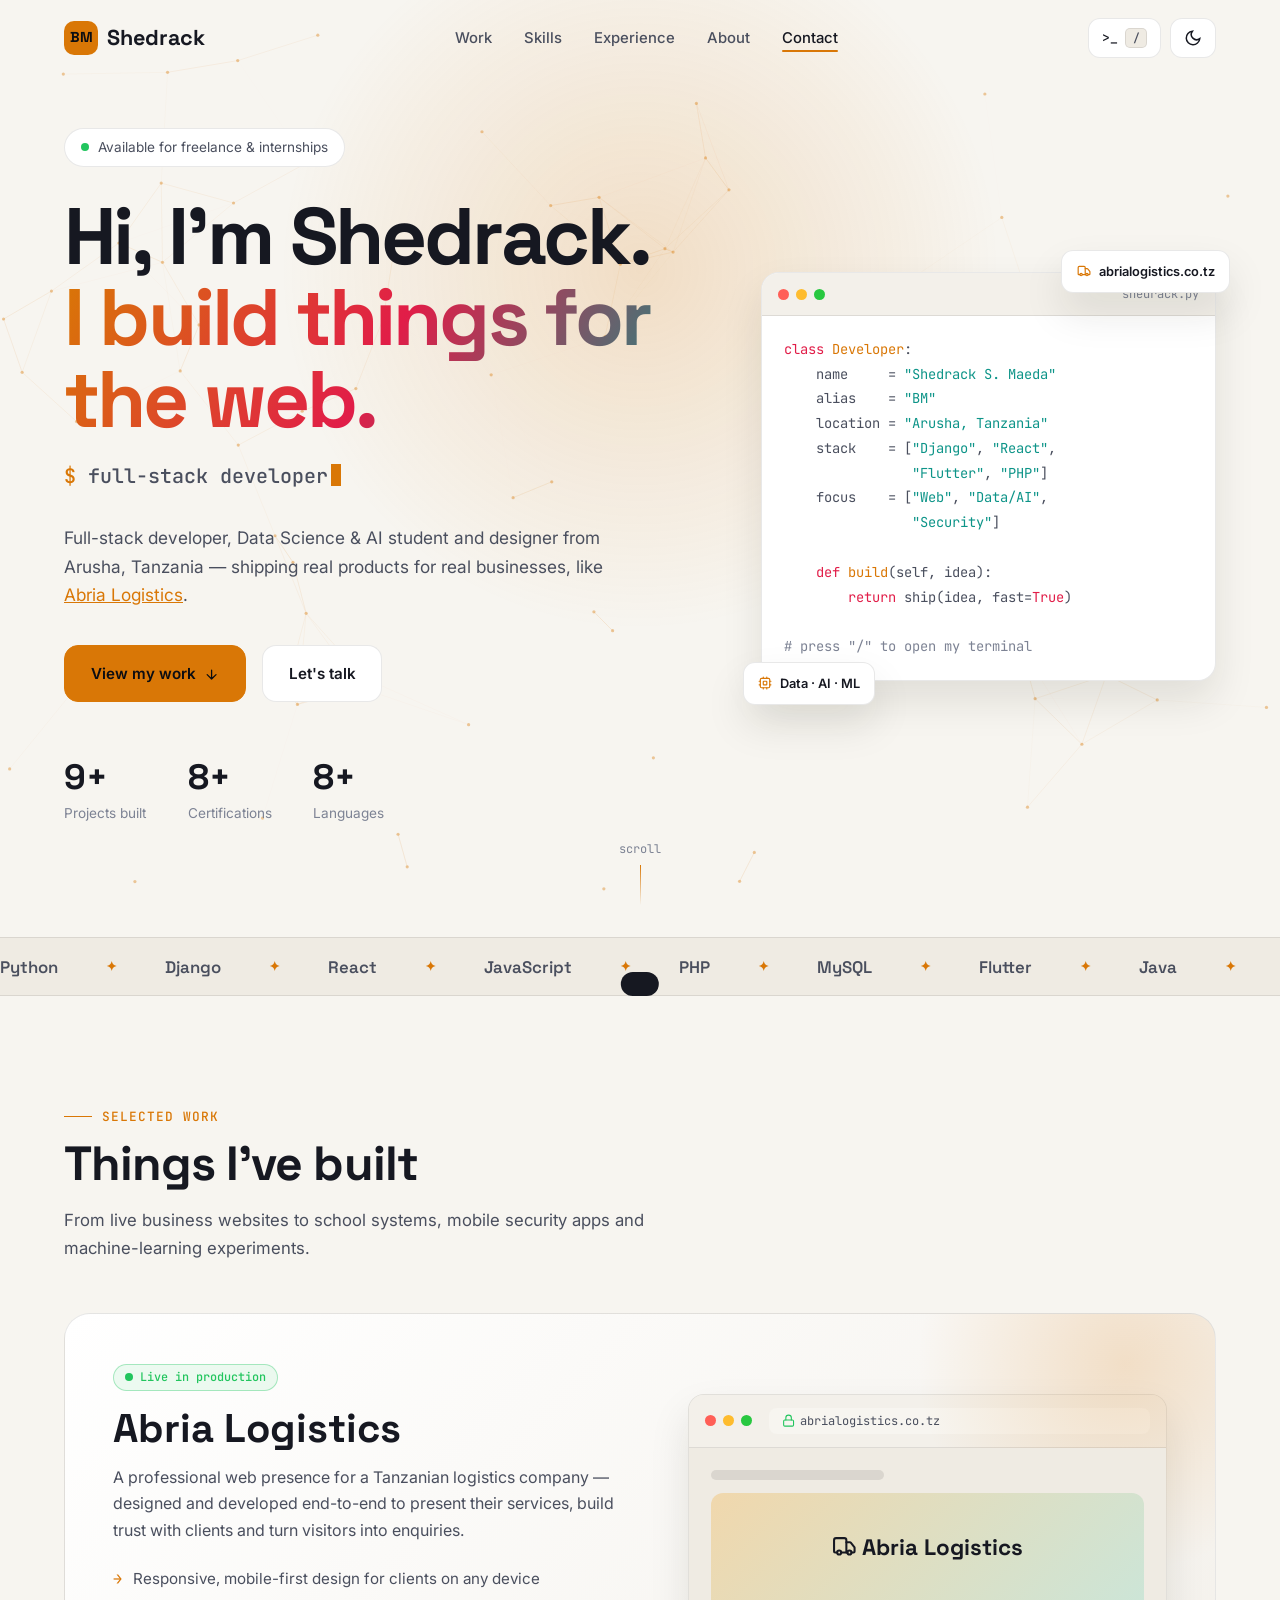
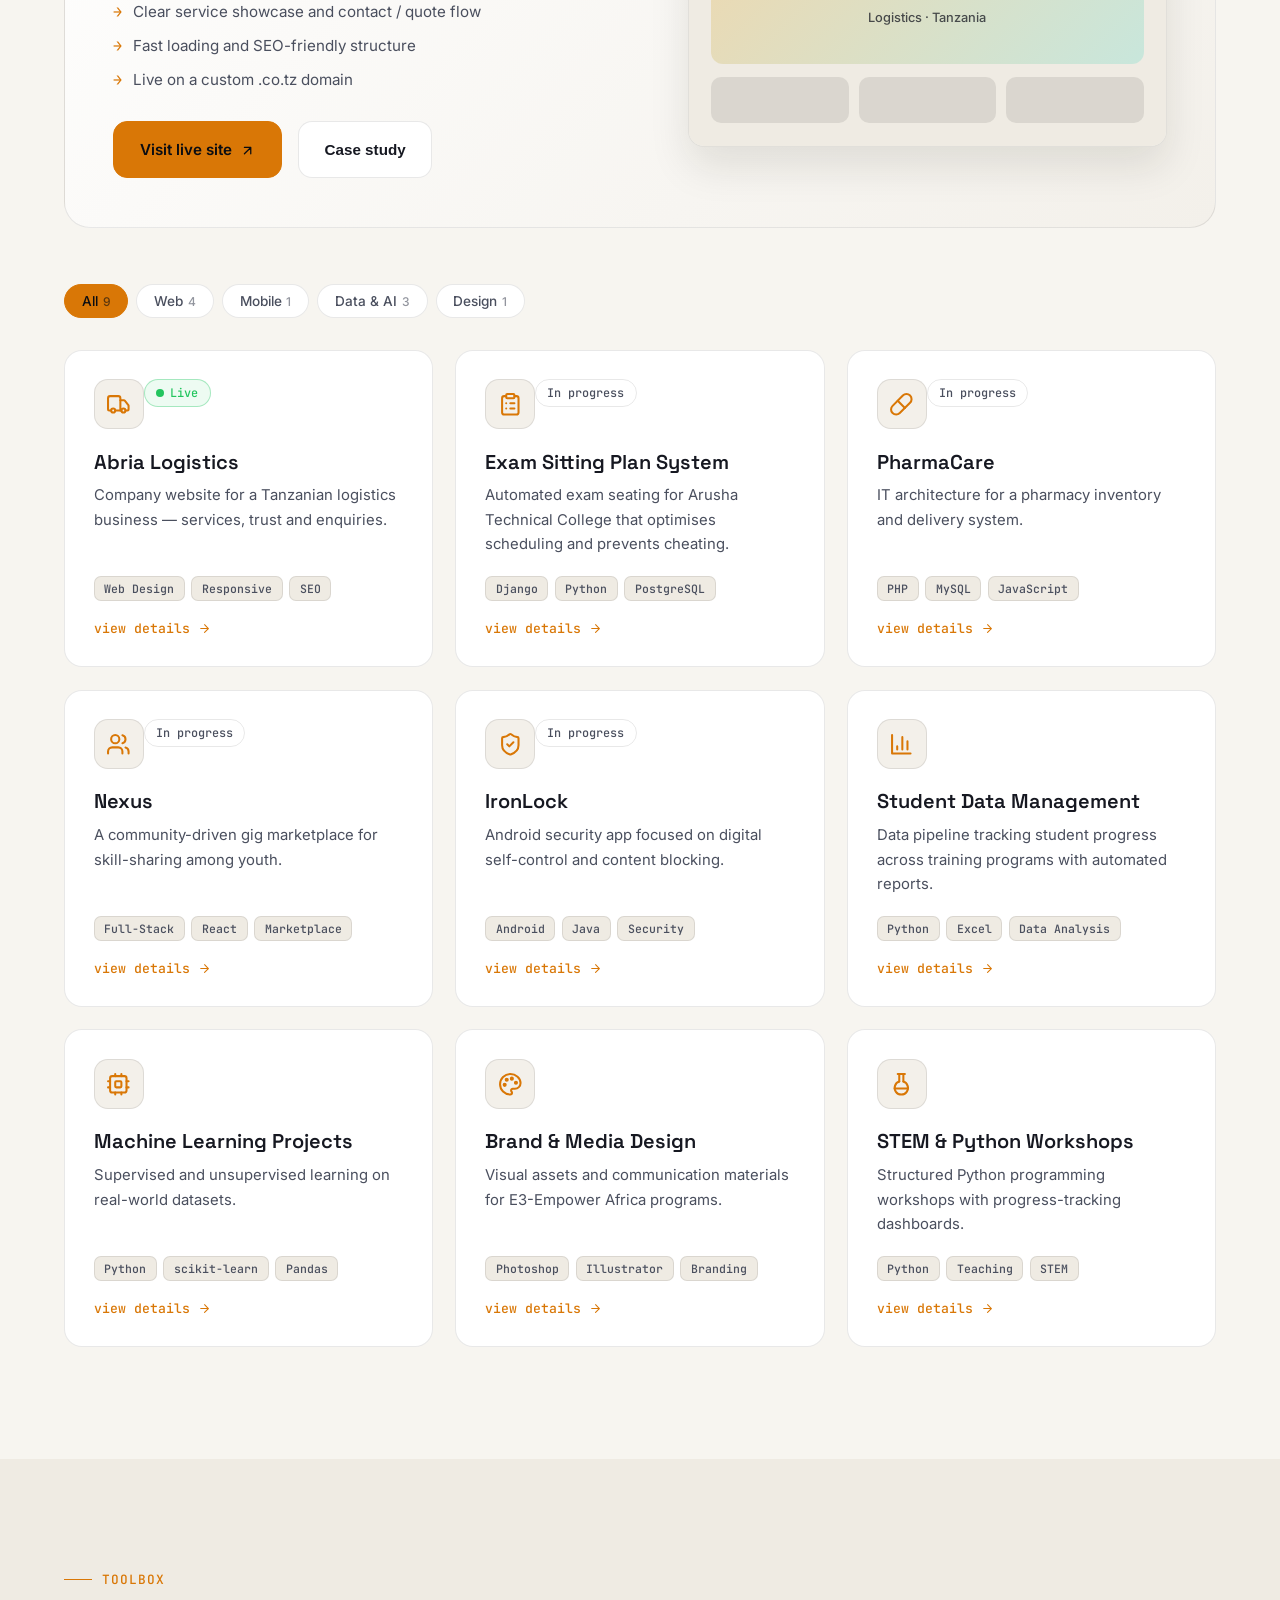
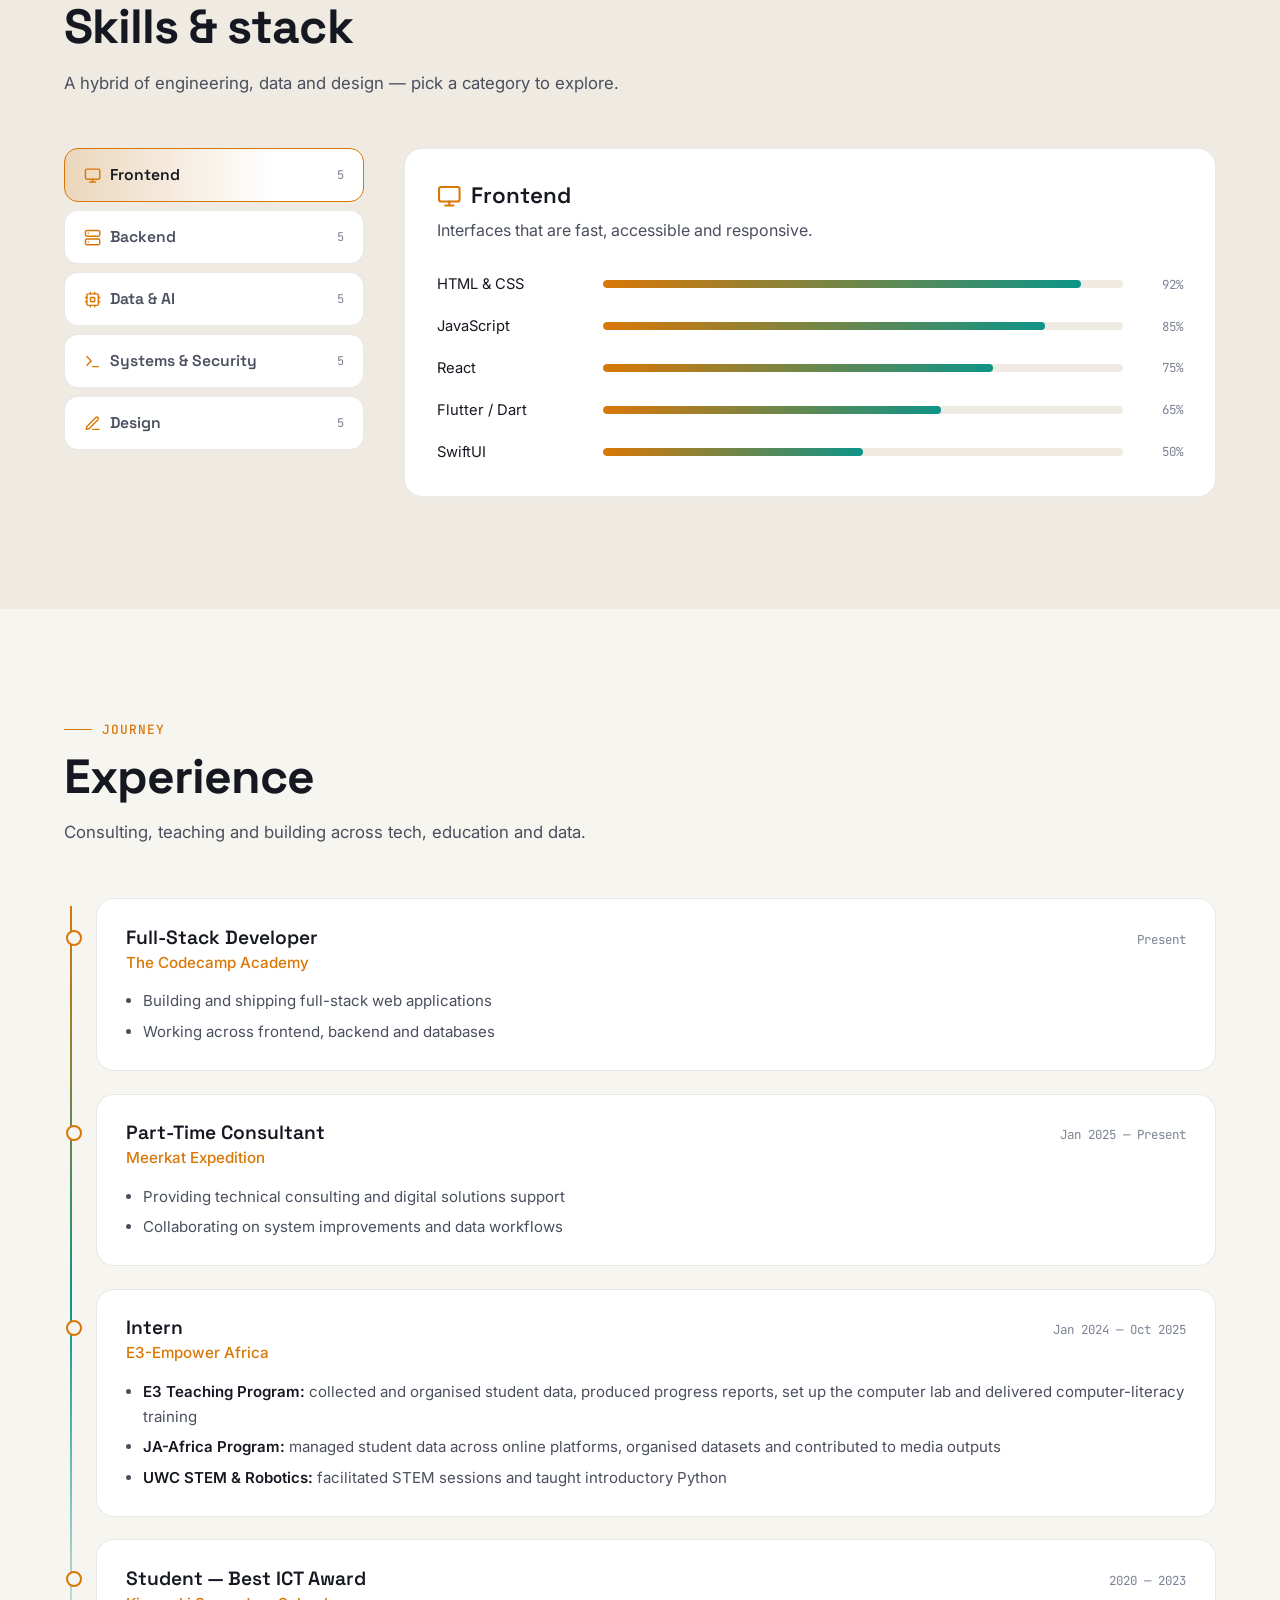
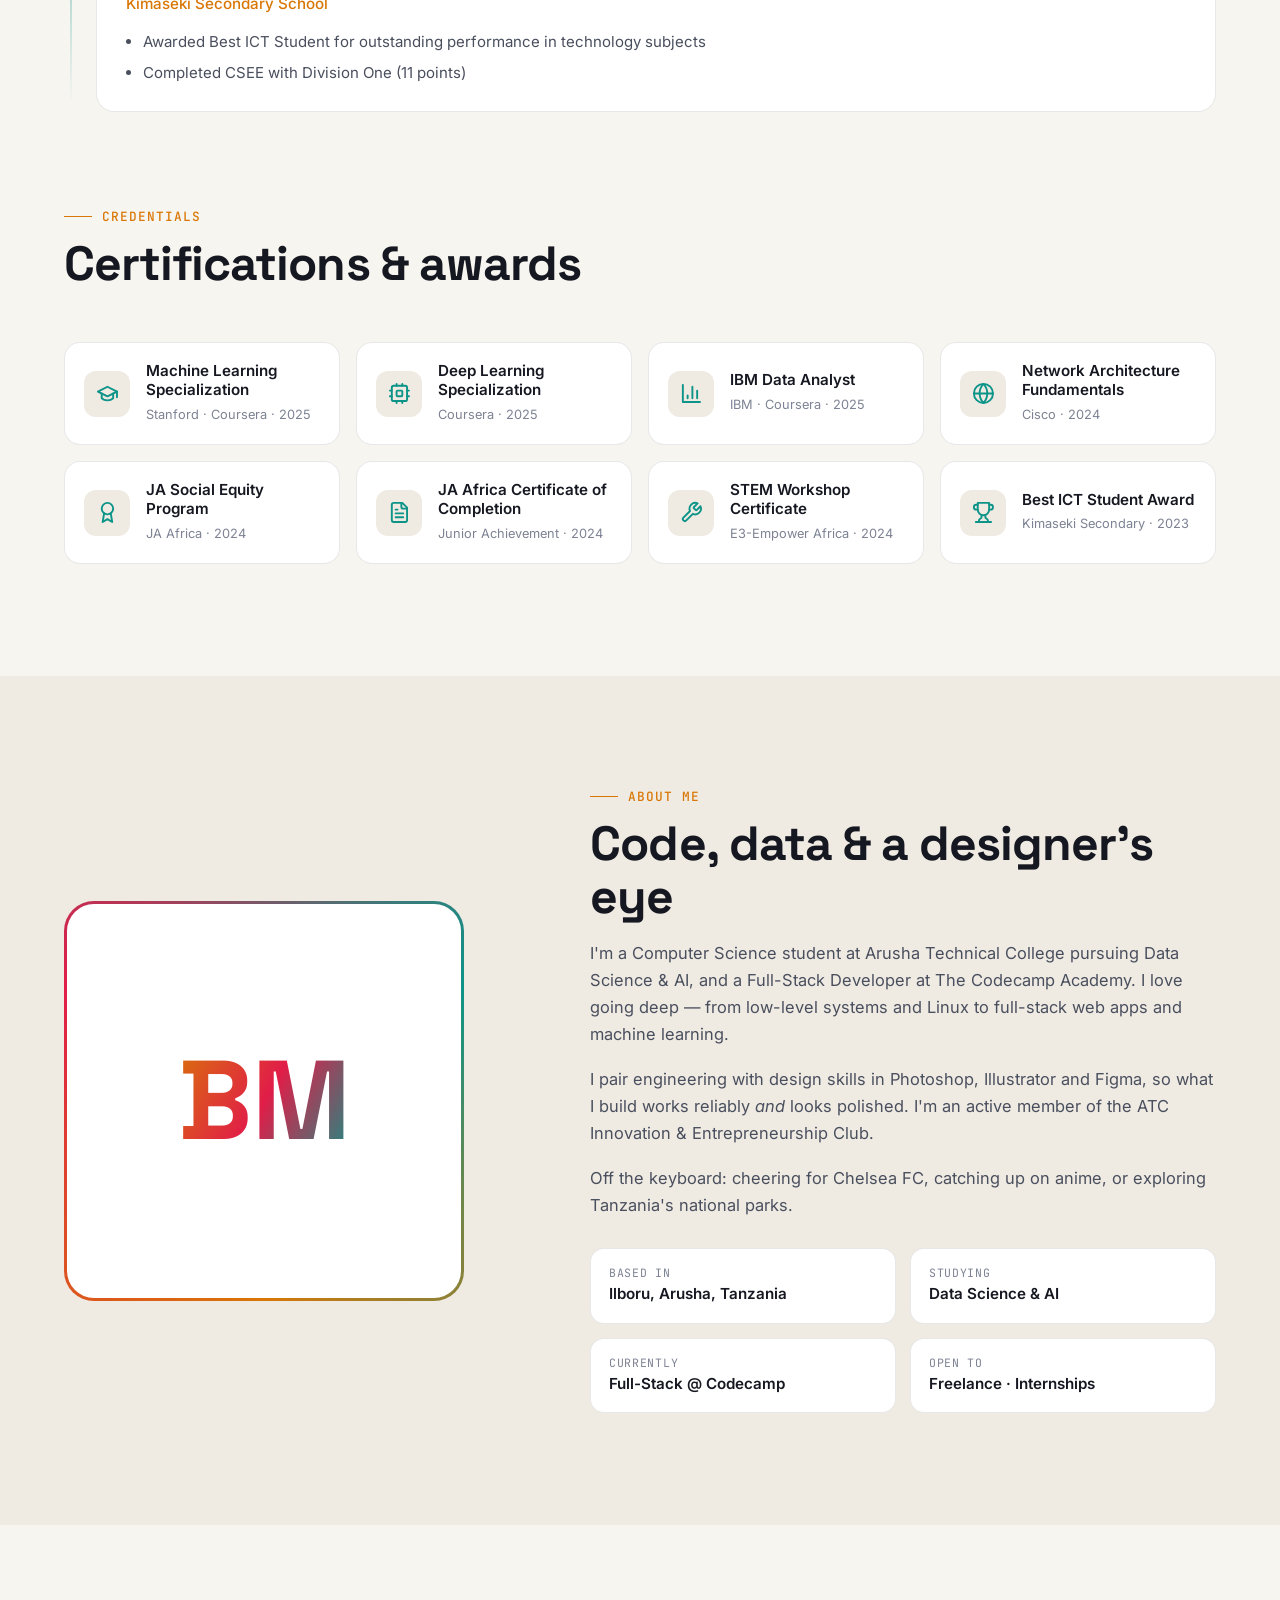
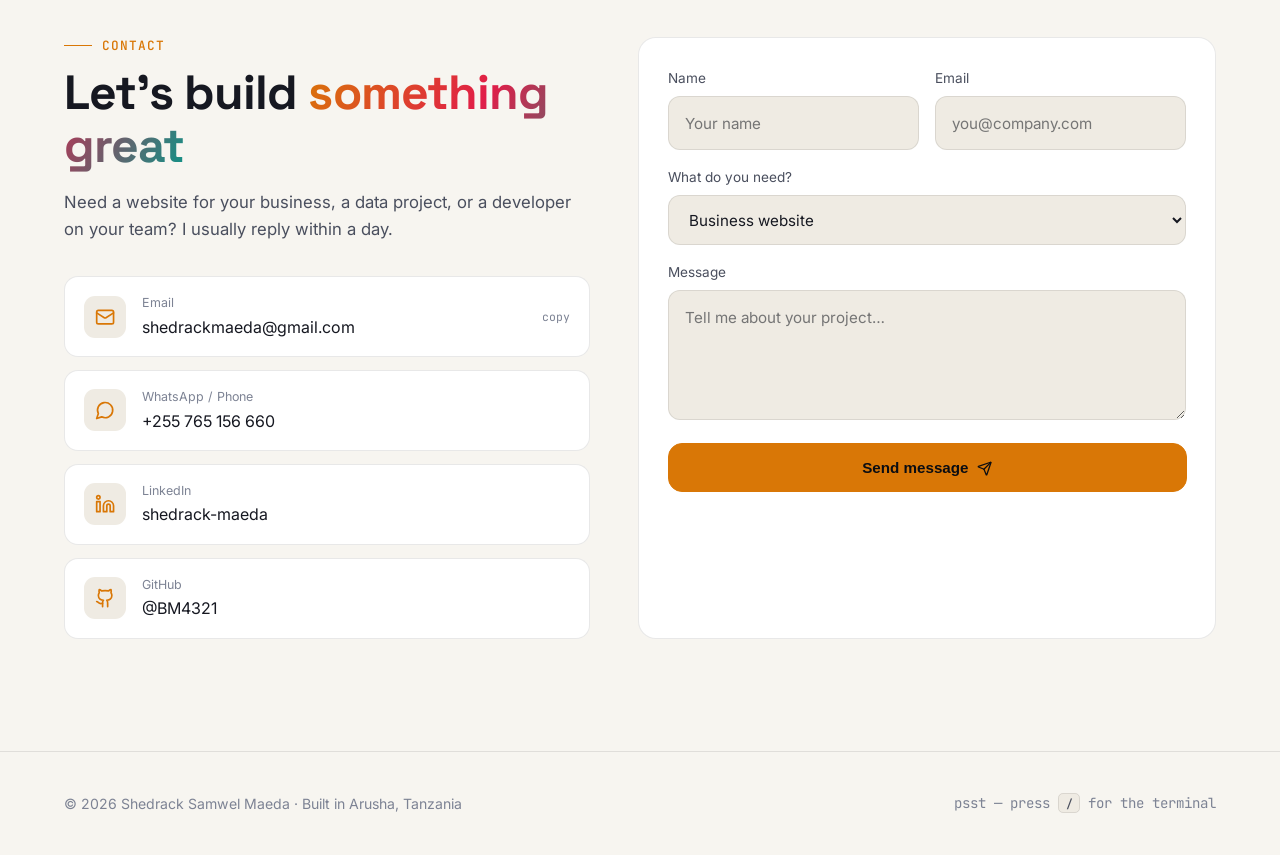
==== commit d86879f5: "Replace emojis with inline SVG line icons Co-Authored-By: Claude Opus 5.5 <noreply@anthropic.com> Cl" ====
--- a/index.html
+++ b/index.html
@@ -67,6 +67,7 @@
 :focus-visible { outline: 2px solid var(--accent); outline-offset: 3px; border-radius: 6px; }
 
 .mono { font-family: 'JetBrains Mono', monospace; }
+.i { width: 1.1em; height: 1.1em; flex: none; vertical-align: -.17em; }
 .grad {
   background: linear-gradient(120deg, var(--accent), var(--accent-3) 50%, var(--accent-2));
   -webkit-background-clip: text; background-clip: text; -webkit-text-fill-color: transparent;
@@ -193,6 +194,7 @@
 .code { padding: 1.3rem 1.4rem; font: .86rem/1.8 'JetBrains Mono', monospace; color: var(--text-2); white-space: pre; overflow-x: auto; }
 .code .k { color: var(--accent-3); } .code .s { color: var(--accent-2); } .code .p { color: var(--accent); } .code .c { color: var(--muted); }
 .hero-visual { position: relative; }
+.float-chip .i { color: var(--accent); }
 .float-chip {
   position: absolute; padding: .6rem .9rem; border-radius: 12px; background: var(--card);
   border: 1px solid var(--line); box-shadow: var(--shadow); font-size: .8rem; font-weight: 600;
@@ -232,6 +234,7 @@
 .check li { display: flex; gap: .7rem; color: var(--text-2); font-size: .95rem; }
 .check li::before { content: '→'; color: var(--accent); font-family: 'JetBrains Mono', monospace; }
 .browser { border-radius: 16px; overflow: hidden; border: 1px solid var(--line); background: var(--bg); box-shadow: var(--shadow); }
+.browser .url .i { color: #22c55e; margin-right: .3rem; }
 .browser .url { flex: 1; margin-left: .6rem; padding: .3rem .8rem; border-radius: 8px; background: var(--bg); color: var(--text-2); font: .75rem 'JetBrains Mono', monospace; overflow: hidden; text-overflow: ellipsis; white-space: nowrap; }
 .browser-body { position: relative; aspect-ratio: 16/10; background: var(--bg-2); }
 .browser-body .shot { position: absolute; inset: 0; width: 100%; height: 100%; object-fit: cover; object-position: top; }
@@ -267,11 +270,12 @@
 .card:hover::before { opacity: 1; }
 .card.hide { display: none; }
 .card-top { display: flex; justify-content: space-between; align-items: flex-start; margin-bottom: 1.2rem; }
-.card-icon { width: 50px; height: 50px; border-radius: 14px; display: grid; place-items: center; font-size: 1.5rem; background: var(--card-2); border: 1px solid var(--line); }
+.card-icon { width: 50px; height: 50px; border-radius: 14px; display: grid; place-items: center; font-size: 1.4rem; color: var(--accent); background: var(--card-2); border: 1px solid var(--line); }
 .card h3 { font: 600 1.25rem 'Space Grotesk', sans-serif; margin-bottom: .55rem; }
 .card p { color: var(--text-2); font-size: .93rem; margin-bottom: 1.2rem; flex: 1; }
 .tags { display: flex; flex-wrap: wrap; gap: .4rem; }
 .tag { font: 500 .72rem 'JetBrains Mono', monospace; padding: .25rem .6rem; border-radius: 7px; background: var(--bg-2); color: var(--text-2); border: 1px solid var(--line); }
+.card .more .i, .btn .i { width: 1em; height: 1em; }
 .card .more { margin-top: 1.2rem; font: 500 .82rem 'JetBrains Mono', monospace; color: var(--accent); }
 
 /* ---------- Skills ---------- */
@@ -286,7 +290,9 @@
 .skill-tab:hover { color: var(--text); }
 .skill-tab.on { border-color: var(--accent); color: var(--text); background: linear-gradient(90deg, var(--glow), var(--card) 70%); }
 .skill-panel { background: var(--card); border: 1px solid var(--line); border-radius: var(--radius); padding: 2rem; min-height: 340px; }
-.skill-panel h3 { font: 600 1.4rem 'Space Grotesk', sans-serif; margin-bottom: .4rem; }
+.skill-panel h3 { font: 600 1.4rem 'Space Grotesk', sans-serif; margin-bottom: .4rem; display: flex; align-items: center; gap: .6rem; }
+.skill-panel h3 .i, .skill-tab .i { color: var(--accent); }
+.skill-tab span { display: inline-flex; align-items: center; gap: .55rem; }
 .skill-panel > p { color: var(--text-2); margin-bottom: 1.8rem; }
 .bars { display: grid; gap: 1.1rem; }
 .bar-row { display: grid; grid-template-columns: 150px 1fr 44px; gap: 1rem; align-items: center; font-size: .92rem; }
@@ -310,7 +316,7 @@
 .certs { display: grid; grid-template-columns: repeat(auto-fill, minmax(250px, 1fr)); gap: 1rem; }
 .cert { display: flex; gap: 1rem; align-items: center; background: var(--card); border: 1px solid var(--line); border-radius: 16px; padding: 1.1rem 1.2rem; transition: transform .25s, border-color .25s; }
 .cert:hover { transform: translateY(-4px); border-color: var(--accent-2); }
-.cert .ic { font-size: 1.5rem; width: 46px; height: 46px; flex: none; border-radius: 12px; display: grid; place-items: center; background: var(--bg-2); }
+.cert .ic { font-size: 1.3rem; color: var(--accent-2); width: 46px; height: 46px; flex: none; border-radius: 12px; display: grid; place-items: center; background: var(--bg-2); }
 .cert h4 { font-size: .95rem; font-weight: 600; line-height: 1.3; }
 .cert span { font-size: .8rem; color: var(--muted); }
 
@@ -334,7 +340,7 @@
 .contact-links { display: grid; gap: .8rem; margin-top: 2rem; }
 .c-link { display: flex; align-items: center; gap: 1rem; padding: 1rem 1.2rem; border-radius: 14px; border: 1px solid var(--line); background: var(--card); text-decoration: none; transition: border-color .25s, transform .25s; }
 .c-link:hover { border-color: var(--accent); transform: translateX(6px); }
-.c-link .ic { width: 42px; height: 42px; border-radius: 11px; display: grid; place-items: center; background: var(--bg-2); font-size: 1.15rem; }
+.c-link .ic { width: 42px; height: 42px; border-radius: 11px; display: grid; place-items: center; background: var(--bg-2); font-size: 1.15rem; color: var(--accent); flex: none; }
 .c-link small { display: block; color: var(--muted); font-size: .78rem; }
 .c-link .copy { margin-left: auto; font: .72rem 'JetBrains Mono', monospace; color: var(--muted); }
 form.card { cursor: default; gap: 1rem; }
@@ -447,9 +453,9 @@
         <span class="line grad">I build things for the web.</span>
       </h1>
       <div class="typed-row" aria-live="polite"><span style="color:var(--accent)">$</span> <span id="typed"></span><span class="caret"></span></div>
-      <p class="intro">Full-stack developer, Data Science &amp; AI student and designer from Arusha, Tanzania 🇹🇿 — shipping real products for real businesses, like <a href="https://abrialogistics.co.tz" target="_blank" rel="noopener" style="color:var(--accent)">Abria Logistics</a>.</p>
+      <p class="intro">Full-stack developer, Data Science &amp; AI student and designer from Arusha, Tanzania — shipping real products for real businesses, like <a href="https://abrialogistics.co.tz" target="_blank" rel="noopener" style="color:var(--accent)">Abria Logistics</a>.</p>
       <div class="cta">
-        <a href="#work" class="btn btn-primary magnetic">View my work <span aria-hidden="true">↓</span></a>
+        <a href="#work" class="btn btn-primary magnetic">View my work <span data-i="arrowDown"></span></a>
         <a href="#contact" class="btn magnetic">Let's talk</a>
       </div>
       <div class="stats">
@@ -475,8 +481,8 @@
 
 <span class="c"># press "/" to open my terminal</span></div>
       </div>
-      <div class="float-chip a">🚚 abrialogistics.co.tz</div>
-      <div class="float-chip b">🤖 Data · AI · ML</div>
+      <div class="float-chip a"><span data-i="truck"></span> abrialogistics.co.tz</div>
+      <div class="float-chip b"><span data-i="cpu"></span> Data · AI · ML</div>
     </div>
   </div>
   <a href="#work" class="scroll-hint" style="text-decoration:none">scroll<span></span></a>
@@ -505,20 +511,20 @@
           <li>Live on a custom .co.tz domain</li>
         </ul>
         <div class="cta">
-          <a class="btn btn-primary magnetic" href="https://abrialogistics.co.tz" target="_blank" rel="noopener">Visit live site ↗</a>
+          <a class="btn btn-primary magnetic" href="https://abrialogistics.co.tz" target="_blank" rel="noopener">Visit live site <span data-i="external"></span></a>
           <button class="btn magnetic" data-open="abria">Case study</button>
         </div>
       </div>
       <div class="browser tilt">
-        <div class="window-bar"><i></i><i></i><i></i><span class="url">🔒 abrialogistics.co.tz</span></div>
+        <div class="window-bar"><i></i><i></i><i></i><span class="url"><span data-i="lock"></span>abrialogistics.co.tz</span></div>
         <div class="browser-body">
           <div class="mock">
             <div class="bar" style="width:40%"></div>
-            <div class="hero-blk">🚚 Abria Logistics<br><small style="font:500 .8rem Inter;opacity:.75">Logistics · Tanzania</small></div>
+            <div class="hero-blk"><span><span data-i="truck"></span> Abria Logistics</span><small style="font:500 .8rem Inter;opacity:.75">Logistics · Tanzania</small></div>
             <div class="row"><div></div><div></div><div></div></div>
           </div>
           <img class="shot" src="assets/abria.png" alt="Screenshot of the Abria Logistics website" loading="lazy" onerror="this.remove()">
-          <a class="overlay" href="https://abrialogistics.co.tz" target="_blank" rel="noopener"><span class="btn btn-primary">Open site ↗</span></a>
+          <a class="overlay" href="https://abrialogistics.co.tz" target="_blank" rel="noopener"><span class="btn btn-primary">Open site <span data-i="external"></span></span></a>
         </div>
       </div>
     </div>
@@ -573,9 +579,9 @@
       <h2>Code, data &amp; a designer's eye</h2>
       <p>I'm a Computer Science student at Arusha Technical College pursuing Data Science &amp; AI, and a Full-Stack Developer at The Codecamp Academy. I love going deep — from low-level systems and Linux to full-stack web apps and machine learning.</p>
       <p>I pair engineering with design skills in Photoshop, Illustrator and Figma, so what I build works reliably <em>and</em> looks polished. I'm an active member of the ATC Innovation &amp; Entrepreneurship Club.</p>
-      <p>Off the keyboard: cheering for Chelsea FC 💙, catching up on anime, or exploring Tanzania's national parks.</p>
+      <p>Off the keyboard: cheering for Chelsea FC, catching up on anime, or exploring Tanzania's national parks.</p>
       <div class="facts">
-        <div class="fact"><small>Based in</small><b>Ilboru, Arusha 🇹🇿</b></div>
+        <div class="fact"><small>Based in</small><b>Ilboru, Arusha, Tanzania</b></div>
         <div class="fact"><small>Studying</small><b>Data Science &amp; AI</b></div>
         <div class="fact"><small>Currently</small><b>Full-Stack @ Codecamp</b></div>
         <div class="fact"><small>Open to</small><b>Freelance · Internships</b></div>
@@ -592,10 +598,10 @@
       <h2>Let's build <span class="grad">something great</span></h2>
       <p class="lead">Need a website for your business, a data project, or a developer on your team? I usually reply within a day.</p>
       <div class="contact-links">
-        <a class="c-link" href="mailto:shedrackmaeda@gmail.com" data-copy="shedrackmaeda@gmail.com"><span class="ic">✉️</span><div><small>Email</small>shedrackmaeda@gmail.com</div><span class="copy">copy</span></a>
-        <a class="c-link" href="https://wa.me/255765156660" target="_blank" rel="noopener"><span class="ic">💬</span><div><small>WhatsApp / Phone</small>+255 765 156 660</div></a>
-        <a class="c-link" href="https://linkedin.com/in/shedrack-maeda-ab297625b" target="_blank" rel="noopener"><span class="ic">💼</span><div><small>LinkedIn</small>shedrack-maeda</div></a>
-        <a class="c-link" href="https://github.com/BM4321" target="_blank" rel="noopener"><span class="ic">🐙</span><div><small>GitHub</small>@BM4321</div></a>
+        <a class="c-link" href="mailto:shedrackmaeda@gmail.com" data-copy="shedrackmaeda@gmail.com"><span class="ic" data-i="mail"></span><div><small>Email</small>shedrackmaeda@gmail.com</div><span class="copy">copy</span></a>
+        <a class="c-link" href="https://wa.me/255765156660" target="_blank" rel="noopener"><span class="ic" data-i="message"></span><div><small>WhatsApp / Phone</small>+255 765 156 660</div></a>
+        <a class="c-link" href="https://linkedin.com/in/shedrack-maeda-ab297625b" target="_blank" rel="noopener"><span class="ic" data-i="linkedin"></span><div><small>LinkedIn</small>shedrack-maeda</div></a>
+        <a class="c-link" href="https://github.com/BM4321" target="_blank" rel="noopener"><span class="ic" data-i="github"></span><div><small>GitHub</small>@BM4321</div></a>
       </div>
     </div>
     <form class="card reveal" id="contactForm" novalidate>
@@ -614,7 +620,7 @@
         </select>
       </div>
       <div class="field"><label for="fMsg">Message</label><textarea id="fMsg" required placeholder="Tell me about your project…"></textarea></div>
-      <button type="submit" class="btn btn-primary magnetic" style="justify-content:center">Send message 🚀</button>
+      <button type="submit" class="btn btn-primary magnetic" style="justify-content:center">Send message <span data-i="send"></span></button>
     </form>
   </div>
 </section>
@@ -622,7 +628,7 @@
 
 <footer>
   <div class="wrap">
-    <span>© <span id="year"></span> Shedrack Samwel Maeda · Built in Arusha, Tanzania 🇹🇿</span>
+    <span>© <span id="year"></span> Shedrack Samwel Maeda · Built in Arusha, Tanzania</span>
     <span class="mono">psst — press <kbd>/</kbd> for the terminal</span>
   </div>
 </footer>
@@ -630,7 +636,7 @@
 <!-- Project modal -->
 <div class="modal" id="modal" role="dialog" aria-modal="true" aria-labelledby="mTitle">
   <div class="modal-box">
-    <button class="icon-btn modal-close" id="modalClose" aria-label="Close">✕</button>
+    <button class="icon-btn modal-close" id="modalClose" aria-label="Close"><span data-i="x"></span></button>
     <div id="modalBody"></div>
   </div>
 </div>
@@ -648,51 +654,88 @@
 
 <script>
 /* =========================================================
+   ICONS — line icons from Lucide (ISC licence)
+   ========================================================= */
+const ICONS = {
+  truck: '<path d="M14 18V6a2 2 0 0 0-2-2H4a2 2 0 0 0-2 2v11a1 1 0 0 0 1 1h2"/><path d="M15 18H9"/><path d="M19 18h2a1 1 0 0 0 1-1v-3.65a1 1 0 0 0-.22-.62l-3.48-4.35A1 1 0 0 0 17.52 8H14"/><circle cx="17" cy="18" r="2"/><circle cx="7" cy="18" r="2"/>',
+  clipboard: '<rect width="8" height="4" x="8" y="2" rx="1"/><path d="M16 4h2a2 2 0 0 1 2 2v14a2 2 0 0 1-2 2H6a2 2 0 0 1-2-2V6a2 2 0 0 1 2-2h2"/><path d="M12 11h4M12 16h4M8 11h.01M8 16h.01"/>',
+  pill: '<path d="m10.5 20.5 10-10a4.95 4.95 0 1 0-7-7l-10 10a4.95 4.95 0 1 0 7 7Z"/><path d="m8.5 8.5 7 7"/>',
+  users: '<path d="M16 21v-2a4 4 0 0 0-4-4H6a4 4 0 0 0-4 4v2"/><circle cx="9" cy="7" r="4"/><path d="M22 21v-2a4 4 0 0 0-3-3.87M16 3.13a4 4 0 0 1 0 7.75"/>',
+  shield: '<path d="M20 13c0 5-3.5 7.5-7.66 8.95a1 1 0 0 1-.67-.01C7.5 20.5 4 18 4 13V6a1 1 0 0 1 1-1c2 0 4.5-1.2 6.24-2.72a1.17 1.17 0 0 1 1.52 0C14.51 3.81 17 5 19 5a1 1 0 0 1 1 1z"/><path d="m9 12 2 2 4-4"/>',
+  lock: '<rect width="18" height="11" x="3" y="11" rx="2"/><path d="M7 11V7a5 5 0 0 1 10 0v4"/>',
+  chart: '<path d="M3 3v18h18"/><path d="M18 17V9M13 17V5M8 17v-3"/>',
+  cpu: '<rect width="16" height="16" x="4" y="4" rx="2"/><rect width="6" height="6" x="9" y="9" rx="1"/><path d="M15 2v2M15 20v2M2 15h2M2 9h2M20 15h2M20 9h2M9 2v2M9 20v2"/>',
+  palette: '<circle cx="13.5" cy="6.5" r="1"/><circle cx="17.5" cy="10.5" r="1"/><circle cx="8.5" cy="7.5" r="1"/><circle cx="6.5" cy="12.5" r="1"/><path d="M12 2C6.5 2 2 6.5 2 12s4.5 10 10 10c.93 0 1.65-.75 1.65-1.69 0-.44-.18-.84-.44-1.13-.29-.29-.44-.65-.44-1.13a1.64 1.64 0 0 1 1.67-1.67h2c3.05 0 5.55-2.5 5.55-5.55C21.97 6.01 17.46 2 12 2z"/>',
+  flask: '<path d="M10 2v7.31M14 9.3V2M8.5 2h7"/><path d="M14 9.3a6.5 6.5 0 1 1-4 0"/><path d="M5.52 16h12.96"/>',
+  monitor: '<rect width="20" height="14" x="2" y="3" rx="2"/><path d="M8 21h8M12 17v4"/>',
+  server: '<rect width="20" height="8" x="2" y="2" rx="2"/><rect width="20" height="8" x="2" y="14" rx="2"/><path d="M6 6h.01M6 18h.01"/>',
+  terminal: '<path d="m4 17 6-6-6-6"/><path d="M12 19h8"/>',
+  pen: '<path d="M12 20h9"/><path d="M16.38 3.62a1 1 0 0 1 3 3L7.37 18.64a2 2 0 0 1-.85.5l-2.87.84a.5.5 0 0 1-.62-.62l.84-2.87a2 2 0 0 1 .5-.85z"/>',
+  cap: '<path d="M22 10 12 5 2 10l10 5 10-5z"/><path d="M6 12v5c3 3 9 3 12 0v-5M22 10v6"/>',
+  globe: '<circle cx="12" cy="12" r="10"/><path d="M12 2a14.5 14.5 0 0 0 0 20 14.5 14.5 0 0 0 0-20M2 12h20"/>',
+  award: '<circle cx="12" cy="8" r="6"/><path d="M15.48 12.89 17 22l-5-3-5 3 1.52-9.11"/>',
+  file: '<path d="M15 2H6a2 2 0 0 0-2 2v16a2 2 0 0 0 2 2h12a2 2 0 0 0 2-2V7Z"/><path d="M14 2v4a2 2 0 0 0 2 2h4M16 13H8M16 17H8M10 9H8"/>',
+  wrench: '<path d="M14.7 6.3a1 1 0 0 0 0 1.4l1.6 1.6a1 1 0 0 0 1.4 0l3.77-3.77a6 6 0 0 1-7.94 7.94l-6.91 6.91a2.12 2.12 0 0 1-3-3l6.91-6.91a6 6 0 0 1 7.94-7.94l-3.76 3.76z"/>',
+  trophy: '<path d="M6 9H4.5a2.5 2.5 0 0 1 0-5H6M18 9h1.5a2.5 2.5 0 0 0 0-5H18M4 22h16"/><path d="M10 14.66V17c0 .55-.47.98-.97 1.21C7.85 18.75 7 20.24 7 22M14 14.66V17c0 .55.47.98.97 1.21C16.15 18.75 17 20.24 17 22"/><path d="M18 2H6v7a6 6 0 0 0 12 0V2Z"/>',
+  mail: '<rect width="20" height="16" x="2" y="4" rx="2"/><path d="m22 7-8.97 5.7a1.94 1.94 0 0 1-2.06 0L2 7"/>',
+  message: '<path d="M7.9 20A9 9 0 1 0 4 16.1L2 22Z"/>',
+  linkedin: '<path d="M16 8a6 6 0 0 1 6 6v7h-4v-7a2 2 0 0 0-4 0v7h-4v-7a6 6 0 0 1 6-6z"/><rect width="4" height="12" x="2" y="9"/><circle cx="4" cy="4" r="2"/>',
+  github: '<path d="M15 22v-4a4.8 4.8 0 0 0-1-3.5c3 0 6-2 6-5.5.08-1.25-.27-2.48-1-3.5.28-1.15.28-2.35 0-3.5 0 0-1 0-3 1.5-2.64-.5-5.36-.5-8 0C6 2 5 2 5 2c-.3 1.15-.3 2.35 0 3.5A5.4 5.4 0 0 0 4 9c0 3.5 3 5.5 6 5.5-.39.49-.68 1.05-.85 1.65-.17.6-.22 1.23-.15 1.85v4"/><path d="M9 18c-4.51 2-5-2-7-2"/>',
+  send: '<path d="M14.54 21.69a.5.5 0 0 0 .94-.03l6.5-19a.5.5 0 0 0-.64-.64l-19 6.5a.5.5 0 0 0-.02.94l7.93 3.18a2 2 0 0 1 1.11 1.11z"/><path d="m21.85 2.15-10.94 10.94"/>',
+  x: '<path d="M18 6 6 18M6 6l12 12"/>',
+  external: '<path d="M7 7h10v10M7 17 17 7"/>',
+  arrowDown: '<path d="M12 5v14M19 12l-7 7-7-7"/>',
+  arrowRight: '<path d="M5 12h14M12 5l7 7-7 7"/>',
+};
+const ic = name => `<svg class="i" viewBox="0 0 24 24" fill="none" stroke="currentColor" stroke-width="2" stroke-linecap="round" stroke-linejoin="round" aria-hidden="true">${ICONS[name] || ''}</svg>`;
+document.querySelectorAll('[data-i]').forEach(el => { el.innerHTML = ic(el.dataset.i); });
+
+/* =========================================================
    DATA — edit these arrays to update the site
    ========================================================= */
 const PROJECTS = [
-  { id: 'abria', title: 'Abria Logistics', icon: '🚚', cat: 'web', status: 'Live',
+  { id: 'abria', title: 'Abria Logistics', icon: 'truck', cat: 'web', status: 'Live',
     url: 'https://abrialogistics.co.tz',
     short: 'Company website for a Tanzanian logistics business — services, trust and enquiries.',
     tags: ['Web Design', 'Responsive', 'SEO'],
     body: 'Designed and built the official website for Abria Logistics, a logistics company in Tanzania. The goal was a clean, credible online presence that explains their services clearly and makes it effortless for prospective clients to get in touch.',
     points: ['Mobile-first responsive layout', 'Service pages and clear calls-to-action', 'Contact / quote enquiry flow', 'Optimised for speed and search engines', 'Deployed on a custom .co.tz domain'] },
-  { id: 'exam', title: 'Exam Sitting Plan System', icon: '🗂️', cat: 'web', status: 'In progress',
+  { id: 'exam', title: 'Exam Sitting Plan System', icon: 'clipboard', cat: 'web', status: 'In progress',
     short: 'Automated exam seating for Arusha Technical College that optimises scheduling and prevents cheating.',
     tags: ['Django', 'Python', 'PostgreSQL'],
     body: 'An automated solution for Arusha Technical College that generates exam sitting plans. It allocates students to rooms and seats while separating candidates from the same class to reduce cheating, and removes hours of manual planning.',
     points: ['Room & capacity management', 'Smart seat allocation algorithm', 'Printable seating charts per venue', 'Role-based access for exam officers'] },
-  { id: 'pharma', title: 'PharmaCare', icon: '💊', cat: 'web', status: 'In progress',
+  { id: 'pharma', title: 'PharmaCare', icon: 'pill', cat: 'web', status: 'In progress',
     short: 'IT architecture for a pharmacy inventory and delivery system.',
     tags: ['PHP', 'MySQL', 'JavaScript'],
     body: 'Designing the IT architecture for a pharmacy inventory and delivery platform — tracking stock levels and expiry dates, and managing customer orders through to delivery.',
     points: ['Inventory & expiry tracking', 'Order and delivery management', 'Relational database design in MySQL', 'Admin dashboard'] },
-  { id: 'nexus', title: 'Nexus', icon: '🤝', cat: 'web', status: 'In progress',
+  { id: 'nexus', title: 'Nexus', icon: 'users', cat: 'web', status: 'In progress',
     short: 'A community-driven gig marketplace for skill-sharing among youth.',
     tags: ['Full-Stack', 'React', 'Marketplace'],
     body: 'A community-driven gig marketplace designed to help young people share skills, find small jobs and build a reputation — connecting local talent with local demand.',
     points: ['Gig posting & discovery', 'User profiles and skill tags', 'Ratings to build trust'] },
-  { id: 'ironlock', title: 'IronLock', icon: '🔒', cat: 'mobile', status: 'In progress',
+  { id: 'ironlock', title: 'IronLock', icon: 'shield', cat: 'mobile', status: 'In progress',
     short: 'Android security app focused on digital self-control and content blocking.',
     tags: ['Android', 'Java', 'Security'],
     body: 'An Android application that helps users take back control of their digital habits by blocking distracting or harmful content and enforcing focus rules that are hard to bypass.',
     points: ['App & content blocking', 'Tamper-resistant lock modes', 'Usage insights'] },
-  { id: 'sdms', title: 'Student Data Management', icon: '📊', cat: 'data',
+  { id: 'sdms', title: 'Student Data Management', icon: 'chart', cat: 'data',
     short: 'Data pipeline tracking student progress across training programs with automated reports.',
     tags: ['Python', 'Excel', 'Data Analysis'],
     body: 'Built at E3-Empower Africa: a structured data pipeline to track student progress across training programs, with automated reporting and reliable record maintenance.',
     points: ['Cleaned and unified program datasets', 'Automated progress reports', 'Dashboards for program staff'] },
-  { id: 'ml', title: 'Machine Learning Projects', icon: '🤖', cat: 'data',
+  { id: 'ml', title: 'Machine Learning Projects', icon: 'cpu', cat: 'data',
     short: 'Supervised and unsupervised learning on real-world datasets.',
     tags: ['Python', 'scikit-learn', 'Pandas'],
     body: 'A collection of machine-learning projects applying supervised and unsupervised techniques to real-world datasets, built through the Stanford Machine Learning and Deep Learning specializations.',
     points: ['Regression & classification models', 'Clustering and dimensionality reduction', 'Neural networks', 'Model evaluation & tuning'] },
-  { id: 'brand', title: 'Brand & Media Design', icon: '🎨', cat: 'design',
+  { id: 'brand', title: 'Brand & Media Design', icon: 'palette', cat: 'design',
     short: 'Visual assets and communication materials for E3-Empower Africa programs.',
     tags: ['Photoshop', 'Illustrator', 'Branding'],
     body: 'Created visual identity assets, social media graphics and printed communication materials for E3-Empower Africa and JA-Africa programs.',
     points: ['Social media campaigns', 'Posters & certificates', 'Program branding'] },
-  { id: 'stem', title: 'STEM & Python Workshops', icon: '🧪', cat: 'data',
+  { id: 'stem', title: 'STEM & Python Workshops', icon: 'flask', cat: 'data',
     short: 'Structured Python programming workshops with progress-tracking dashboards.',
     tags: ['Python', 'Teaching', 'STEM'],
     body: 'Facilitated STEM & robotics sessions and structured Python programming workshops for students, building logic-focused curricula and dashboards to track learner progress.',
@@ -702,15 +745,15 @@
 const CATEGORIES = { all: 'All', web: 'Web', mobile: 'Mobile', data: 'Data & AI', design: 'Design' };
 
 const SKILLS = [
-  { name: 'Frontend', icon: '🖥️', desc: 'Interfaces that are fast, accessible and responsive.',
+  { name: 'Frontend', icon: 'monitor', desc: 'Interfaces that are fast, accessible and responsive.',
     items: [['HTML & CSS', 92], ['JavaScript', 85], ['React', 75], ['Flutter / Dart', 65], ['SwiftUI', 50]] },
-  { name: 'Backend', icon: '⚙️', desc: 'APIs, databases and business logic.',
+  { name: 'Backend', icon: 'server', desc: 'APIs, databases and business logic.',
     items: [['Python / Django', 85], ['PHP', 78], ['MySQL / SQL', 80], ['Java', 70], ['C / C++', 72]] },
-  { name: 'Data & AI', icon: '🧠', desc: 'Turning raw data into insight and models.',
+  { name: 'Data & AI', icon: 'cpu', desc: 'Turning raw data into insight and models.',
     items: [['Python (Pandas)', 85], ['Data Analysis', 85], ['Machine Learning', 72], ['Excel', 88], ['Deep Learning', 60]] },
-  { name: 'Systems & Security', icon: '🛡️', desc: 'Under the hood — Linux, scripting and pentesting.',
+  { name: 'Systems & Security', icon: 'terminal', desc: 'Under the hood — Linux, scripting and pentesting.',
     items: [['Linux', 80], ['Bash / Zsh', 78], ['Git', 85], ['Networking (Cisco)', 65], ['Penetration Testing', 60]] },
-  { name: 'Design', icon: '✏️', desc: 'A designer\'s eye for every product I ship.',
+  { name: 'Design', icon: 'pen', desc: 'A designer\'s eye for every product I ship.',
     items: [['Photoshop', 85], ['Illustrator', 80], ['Figma', 75], ['Inkscape', 70], ['Final Cut', 60]] },
 ];
 
@@ -730,14 +773,14 @@
 ];
 
 const CERTS = [
-  ['🎓', 'Machine Learning Specialization', 'Stanford · Coursera', '2025'],
-  ['🤖', 'Deep Learning Specialization', 'Coursera', '2025'],
-  ['📊', 'IBM Data Analyst', 'IBM · Coursera', '2025'],
-  ['🌐', 'Network Architecture Fundamentals', 'Cisco', '2024'],
-  ['🤝', 'JA Social Equity Program', 'JA Africa', '2024'],
-  ['📜', 'JA Africa Certificate of Completion', 'Junior Achievement', '2024'],
-  ['🔧', 'STEM Workshop Certificate', 'E3-Empower Africa', '2024'],
-  ['🏆', 'Best ICT Student Award', 'Kimaseki Secondary', '2023'],
+  ['cap', 'Machine Learning Specialization', 'Stanford · Coursera', '2025'],
+  ['cpu', 'Deep Learning Specialization', 'Coursera', '2025'],
+  ['chart', 'IBM Data Analyst', 'IBM · Coursera', '2025'],
+  ['globe', 'Network Architecture Fundamentals', 'Cisco', '2024'],
+  ['award', 'JA Social Equity Program', 'JA Africa', '2024'],
+  ['file', 'JA Africa Certificate of Completion', 'Junior Achievement', '2024'],
+  ['wrench', 'STEM Workshop Certificate', 'E3-Empower Africa', '2024'],
+  ['trophy', 'Best ICT Student Award', 'Kimaseki Secondary', '2023'],
 ];
 
 /* =========================================================
@@ -829,13 +872,13 @@
 grid.innerHTML = PROJECTS.map(p => `
   <button class="card tilt reveal" data-cat="${p.cat}" data-open="${p.id}" aria-label="Open details for ${p.title}">
     <div class="card-top">
-      <div class="card-icon">${p.icon}</div>
+      <div class="card-icon">${ic(p.icon)}</div>
       ${p.status ? `<span class="badge ${p.status === 'Live' ? 'live' : ''}">${p.status === 'Live' ? '<span class="dot"></span>' : ''}${p.status}</span>` : ''}
     </div>
     <h3>${p.title}</h3>
     <p>${p.short}</p>
     <div class="tags">${p.tags.map(t => `<span class="tag">${t}</span>`).join('')}</div>
-    <span class="more">view details →</span>
+    <span class="more">view details ${ic('arrowRight')}</span>
   </button>`).join('');
 
 filters.innerHTML = Object.entries(CATEGORIES).map(([k, v]) => {
@@ -859,13 +902,13 @@
   const p = PROJECTS.find(x => x.id === id); if (!p) return;
   lastFocus = document.activeElement;
   $('#modalBody').innerHTML = `
-    <div class="card-icon" style="font-size:1.8rem">${p.icon}</div>
+    <div class="card-icon">${ic(p.icon)}</div>
     <h3 id="mTitle">${p.title}</h3>
     <div class="tags" style="margin-bottom:1.2rem">${p.tags.map(t => `<span class="tag">${t}</span>`).join('')}</div>
     <p>${p.body}</p>
     <h4>Highlights</h4>
     <ul class="check">${p.points.map(x => `<li>${x}</li>`).join('')}</ul>
-    ${p.url ? `<a class="btn btn-primary" href="${p.url}" target="_blank" rel="noopener">Visit ${p.url.replace(/^https?:\/\//, '')} ↗</a>` : `<a class="btn" href="#contact" data-close>Ask me about this project</a>`}`;
+    ${p.url ? `<a class="btn btn-primary" href="${p.url}" target="_blank" rel="noopener">Visit ${p.url.replace(/^https?:\/\//, '')} ${ic('external')}</a>` : `<a class="btn" href="#contact" data-close>Ask me about this project</a>`}`;
   modal.classList.add('open');
   document.body.style.overflow = 'hidden';
   $('#modalClose').focus();
@@ -884,11 +927,11 @@
    Skills tabs
    ========================================================= */
 const tabs = $('#skillTabs'), panel = $('#skillPanel');
-tabs.innerHTML = SKILLS.map((s, i) => `<button class="skill-tab ${i ? '' : 'on'}" data-i="${i}" role="tab" aria-selected="${!i}"><span>${s.icon} ${s.name}</span><small>${s.items.length}</small></button>`).join('');
+tabs.innerHTML = SKILLS.map((s, i) => `<button class="skill-tab ${i ? '' : 'on'}" data-i="${i}" role="tab" aria-selected="${!i}"><span>${ic(s.icon)} ${s.name}</span><small>${s.items.length}</small></button>`).join('');
 function showSkill(i) {
   const s = SKILLS[i];
   $$('.skill-tab', tabs).forEach((t, j) => { t.classList.toggle('on', j === i); t.setAttribute('aria-selected', j === i); });
-  panel.innerHTML = `<h3>${s.icon} ${s.name}</h3><p>${s.desc}</p><div class="bars">${s.items.map(([n, v]) => `
+  panel.innerHTML = `<h3>${ic(s.icon)} ${s.name}</h3><p>${s.desc}</p><div class="bars">${s.items.map(([n, v]) => `
     <div class="bar-row"><span>${n}</span><div class="track"><div class="fill" data-v="${v}"></div></div><span class="pct">${v}%</span></div>`).join('')}</div>`;
   requestAnimationFrame(() => requestAnimationFrame(() => $$('.fill', panel).forEach(f => f.style.width = f.dataset.v + '%')));
 }
@@ -905,8 +948,8 @@
     <div class="t-org">${x.org}</div>
     <ul>${x.points.map(p => `<li>${p}</li>`).join('')}</ul>
   </div>`).join('');
-$('#certs').innerHTML = CERTS.map(([ic, t, by, y]) => `
-  <div class="cert reveal"><div class="ic">${ic}</div><div><h4>${t}</h4><span>${by} · ${y}</span></div></div>`).join('');
+$('#certs').innerHTML = CERTS.map(([icon, t, by, y]) => `
+  <div class="cert reveal"><div class="ic">${ic(icon)}</div><div><h4>${t}</h4><span>${by} · ${y}</span></div></div>`).join('');
 
 /* =========================================================
    Counters
@@ -1007,7 +1050,7 @@
 $$('[data-copy]').forEach(a => a.addEventListener('click', e => {
   if (e.target.closest('.copy')) {
     e.preventDefault();
-    navigator.clipboard?.writeText(a.dataset.copy).then(() => toast('Email copied to clipboard ✓'), () => toast(a.dataset.copy));
+    navigator.clipboard?.writeText(a.dataset.copy).then(() => toast('Email copied to clipboard'), () => toast(a.dataset.copy));
   }
 }));
 $('#contactForm').addEventListener('submit', e => {
@@ -1017,7 +1060,7 @@
   const subject = `${type} — enquiry from ${name}`;
   const body = `${msg}\n\n— ${name} (${email})`;
   location.href = `mailto:shedrackmaeda@gmail.com?subject=${encodeURIComponent(subject)}&body=${encodeURIComponent(body)}`;
-  toast('Opening your email app… ✉️');
+  toast('Opening your email app…');
 });
 
 /* =========================================================
@@ -1036,25 +1079,25 @@
   <span class="ok">goto</span> &lt;s&gt;    jump to work | skills | experience | about | contact
   <span class="ok">theme</span>       toggle light / dark
   <span class="ok">whoami</span>      ·  <span class="ok">date</span>  ·  <span class="ok">clear</span>  ·  <span class="ok">exit</span>`),
-  about: () => print('Shedrack Samwel Maeda (BM) — full-stack developer, Data Science & AI student\nat Arusha Technical College, and designer. Based in Arusha, Tanzania 🇹🇿'),
+  about: () => print('Shedrack Samwel Maeda (BM) — full-stack developer, Data Science & AI student\nat Arusha Technical College, and designer. Based in Arusha, Tanzania.'),
   whoami: () => print('bm — builder of things for the web'),
-  projects: () => print(PROJECTS.map(p => `  ${p.icon} <span class="ok">${p.id.padEnd(9)}</span> ${p.title}${p.url ? ` — <a href="${p.url}" target="_blank" rel="noopener">${p.url.replace('https://', '')}</a>` : ''}`).join('\n') + '\n\nType <span class="ok">open &lt;id&gt;</span> for details.'),
+  projects: () => print(PROJECTS.map(p => `  <span class="ok">${p.id.padEnd(9)}</span> ${p.title}${p.url ? ` — <a href="${p.url}" target="_blank" rel="noopener">${p.url.replace('https://', '')}</a>` : ''}`).join('\n') + '\n\nType <span class="ok">open &lt;id&gt;</span> for details.'),
   open: arg => {
     if (!arg) return print('usage: open &lt;project-id&gt;', 'err');
     const p = PROJECTS.find(x => x.id === arg.toLowerCase());
     if (!p) return print(`open: no such project "${arg}" — try <span class="ok">projects</span>`, 'err');
     closeTerm(); openProject(p.id);
   },
-  skills: () => print(SKILLS.map(s => `  ${s.icon} ${s.name.padEnd(19)} ${s.items.map(i => i[0]).join(', ')}`).join('\n')),
-  contact: () => print('  ✉️  <a href="mailto:shedrackmaeda@gmail.com">shedrackmaeda@gmail.com</a>\n  💬  <a href="https://wa.me/255765156660" target="_blank" rel="noopener">+255 765 156 660</a>\n  💼  <a href="https://linkedin.com/in/shedrack-maeda-ab297625b" target="_blank" rel="noopener">linkedin.com/in/shedrack-maeda</a>\n  🐙  <a href="https://github.com/BM4321" target="_blank" rel="noopener">github.com/BM4321</a>'),
+  skills: () => print(SKILLS.map(s => `  ${s.name.padEnd(19)} ${s.items.map(i => i[0]).join(', ')}`).join('\n')),
+  contact: () => print('  email     <a href="mailto:shedrackmaeda@gmail.com">shedrackmaeda@gmail.com</a>\n  whatsapp  <a href="https://wa.me/255765156660" target="_blank" rel="noopener">+255 765 156 660</a>\n  linkedin  <a href="https://linkedin.com/in/shedrack-maeda-ab297625b" target="_blank" rel="noopener">linkedin.com/in/shedrack-maeda</a>\n  github    <a href="https://github.com/BM4321" target="_blank" rel="noopener">github.com/BM4321</a>'),
   goto: arg => ['work', 'skills', 'experience', 'about', 'contact'].includes(arg) ? go(arg) : print('usage: goto work|skills|experience|about|contact', 'err'),
   theme: () => { setTheme(root.dataset.theme === 'dark' ? 'light' : 'dark'); print(`theme set to ${root.dataset.theme}`, 'ok'); },
   date: () => print(new Date().toString()),
   clear: () => { out.innerHTML = ''; },
   exit: () => closeTerm(),
-  sudo: () => print('nice try 😄 — permission denied', 'err'),
+  sudo: () => print('nice try — permission denied', 'err'),
   ls: () => print('about.txt  projects/  skills.json  contact.md'),
-  chelsea: () => print('💙 Keep the blue flag flying high! 💙', 'ok'),
+  chelsea: () => print('Keep the blue flag flying high!', 'ok'),
 };
 function run(raw) {
   const line = raw.trim(); if (!line) return;
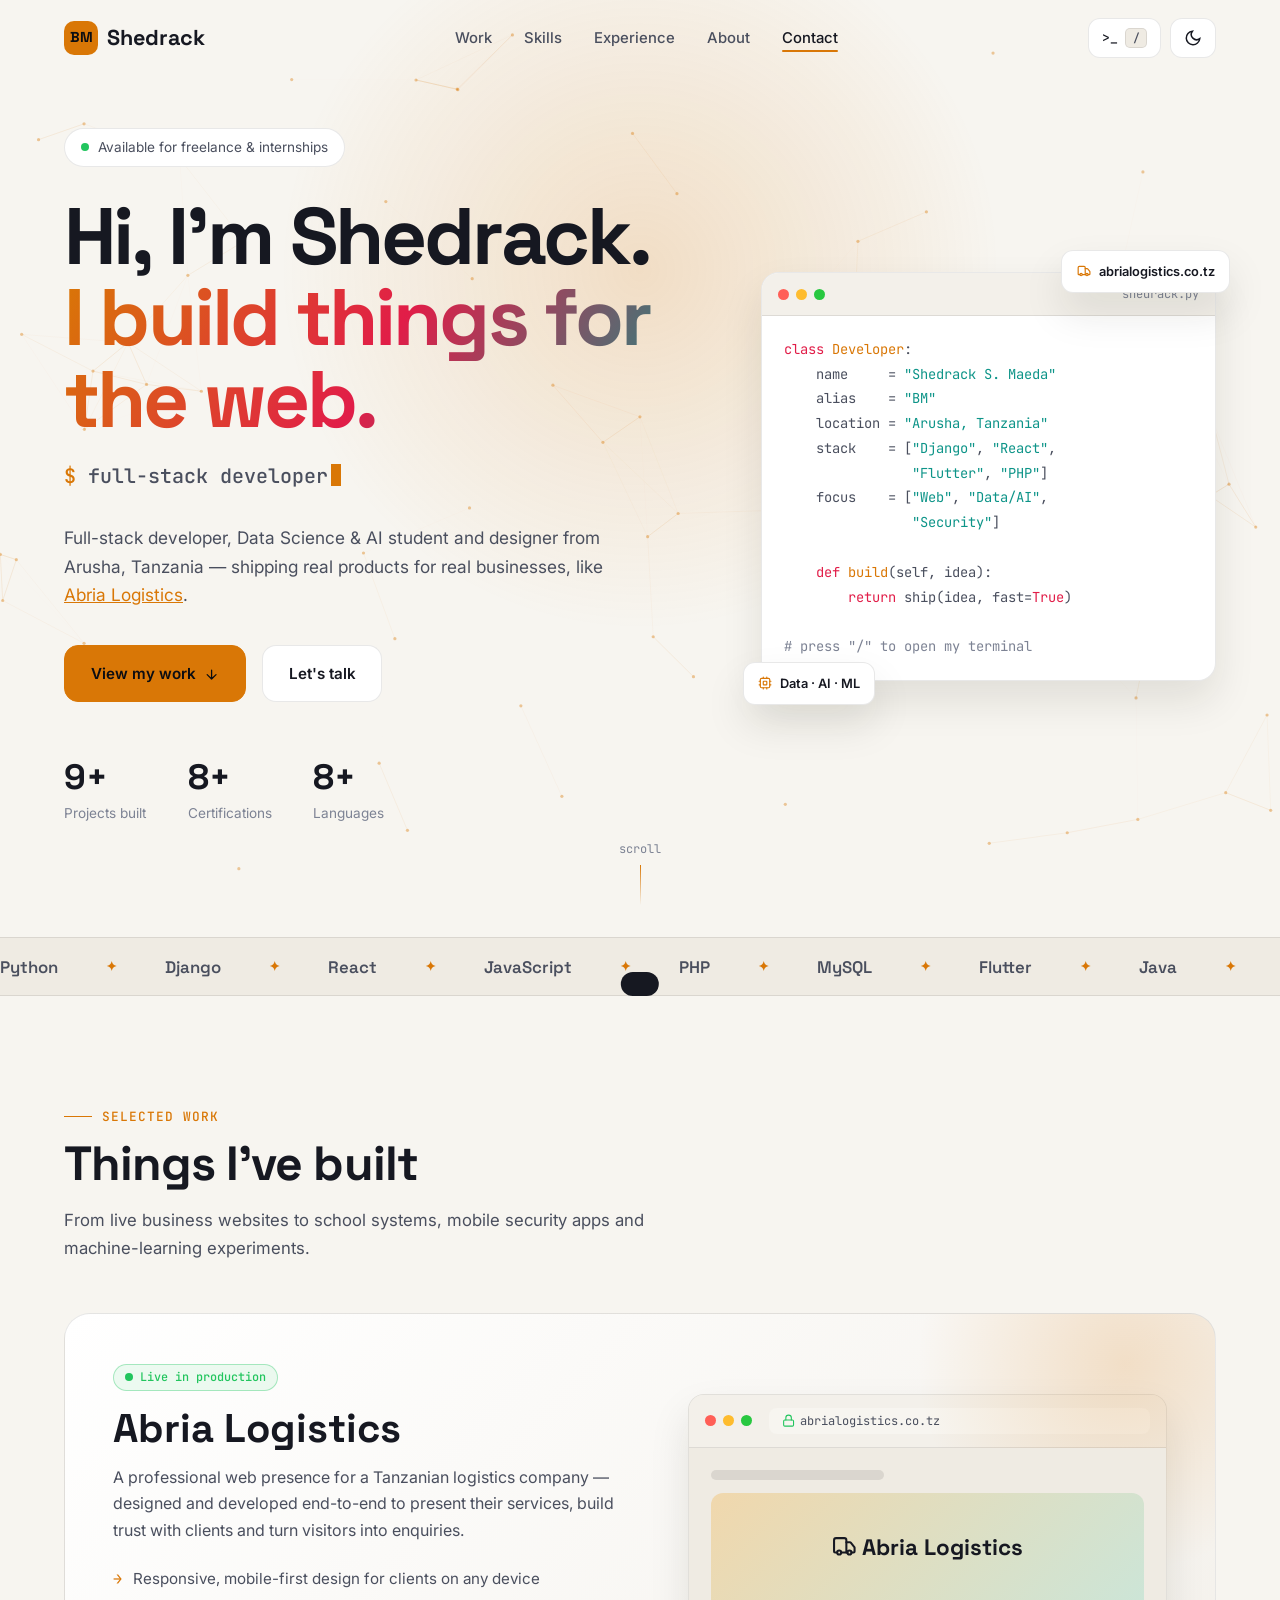
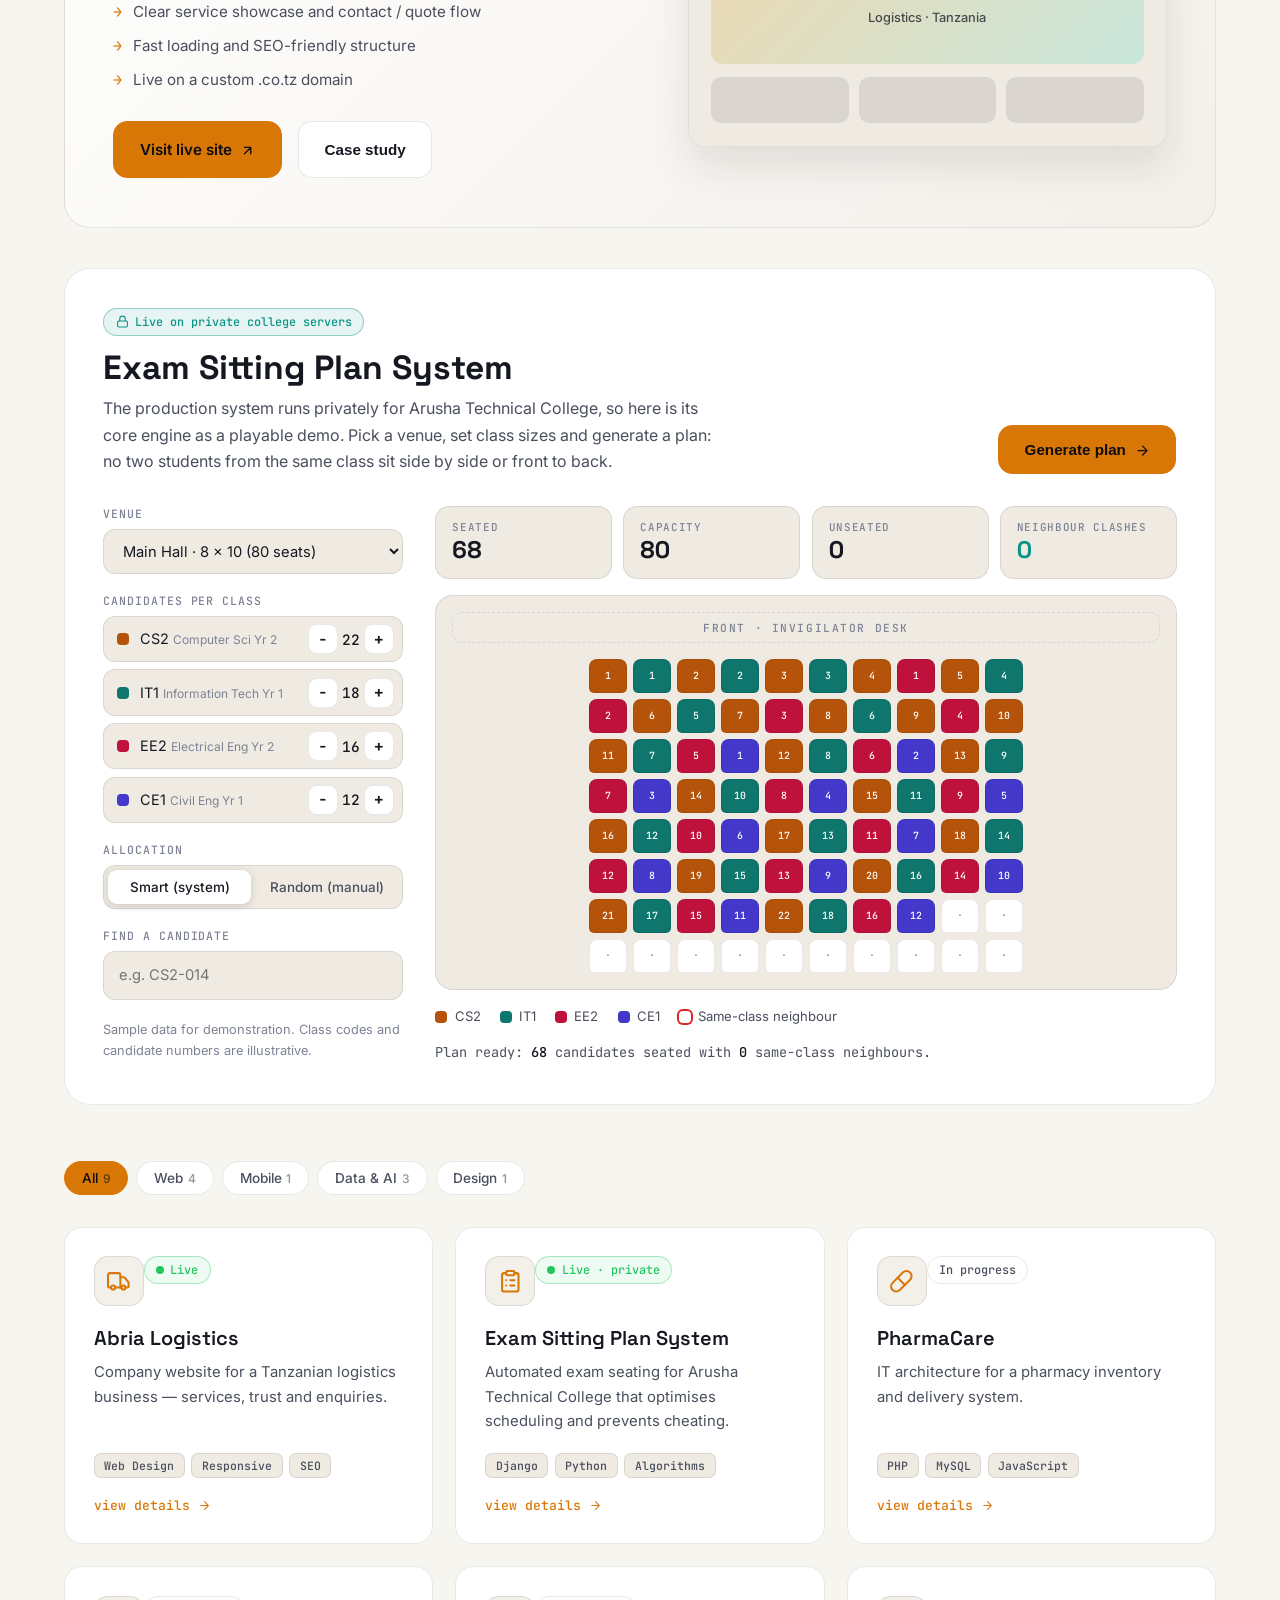
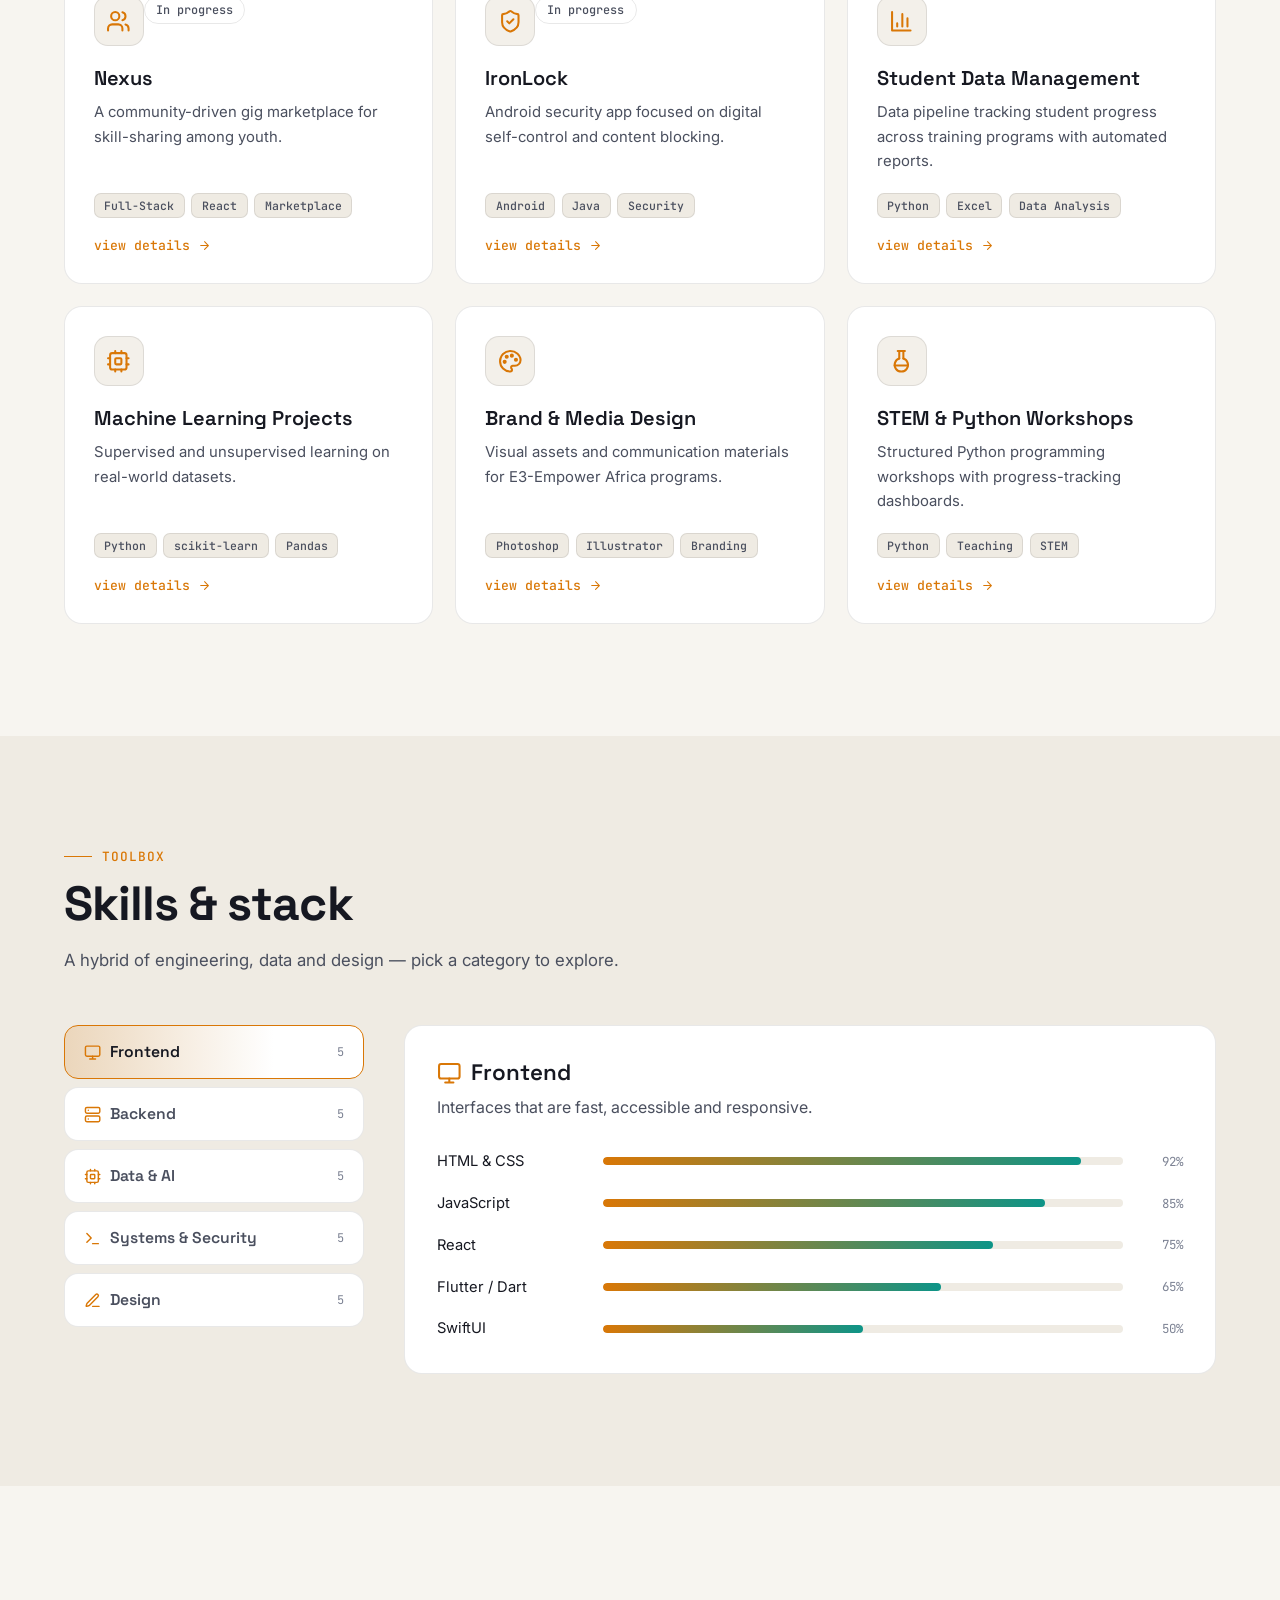
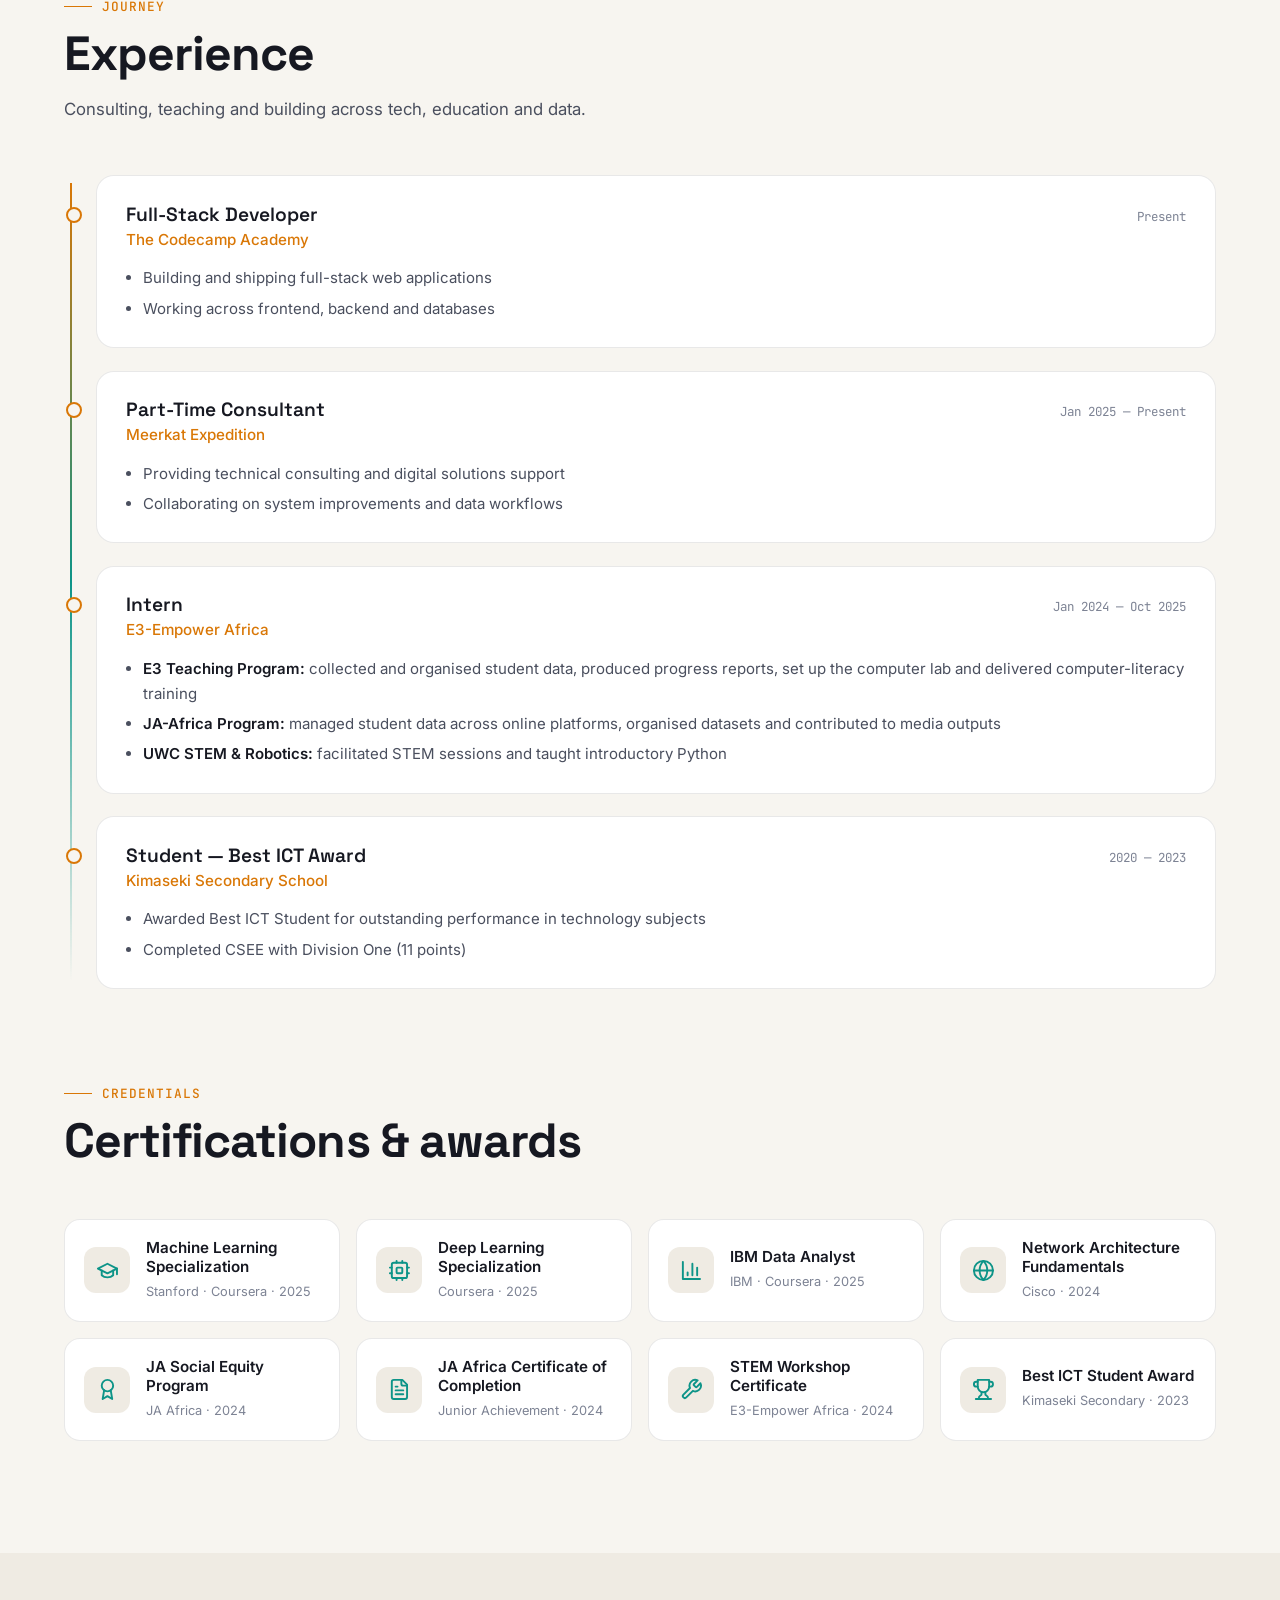
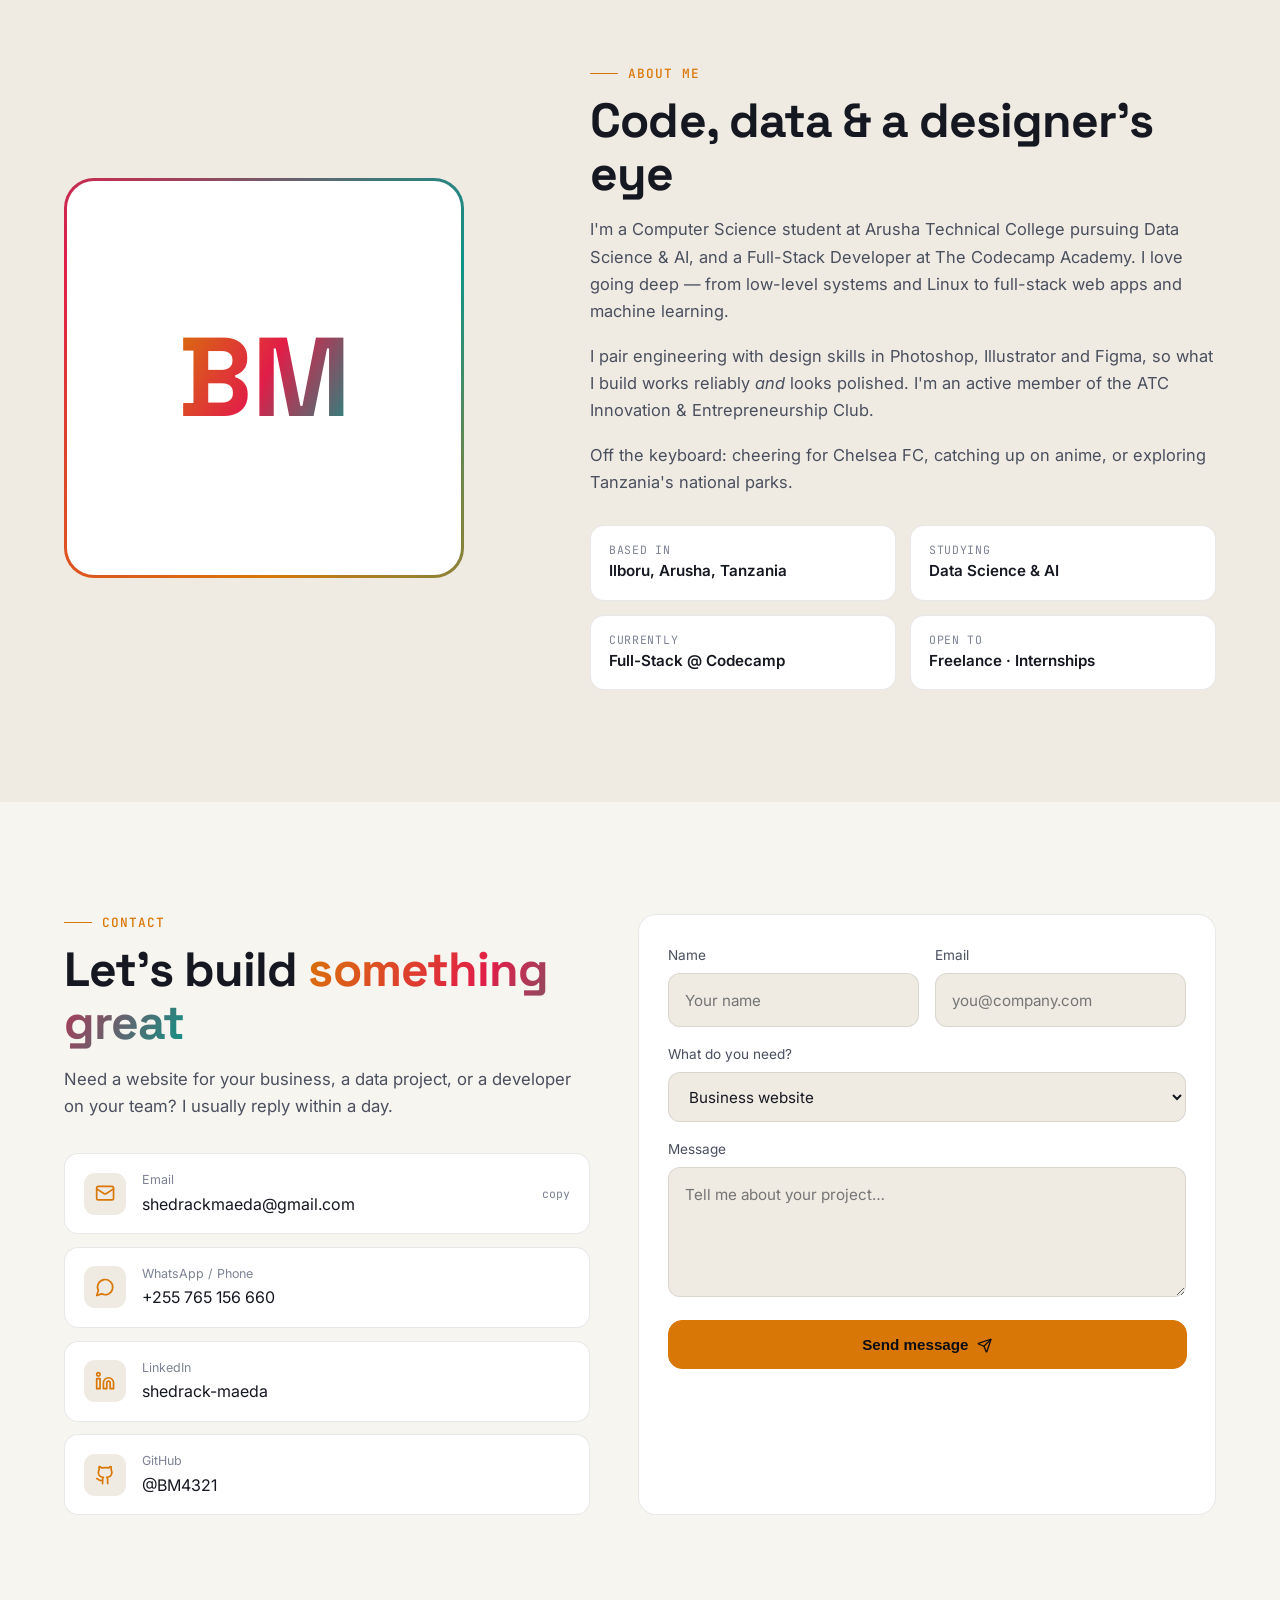
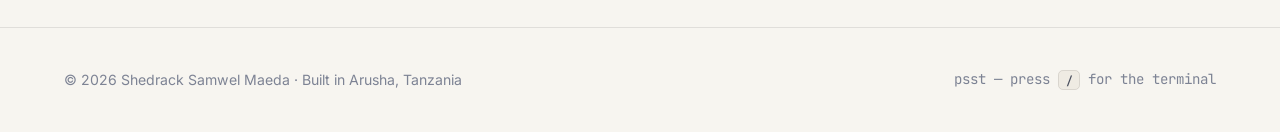
==== commit 247bad9c: "Add interactive Exam Sitting Plan demo and mark the system as live (private) The production system r" ====
--- a/index.html
+++ b/index.html
@@ -27,6 +27,8 @@
   --accent: #f59e0b;      /* Serengeti amber */
   --accent-2: #2dd4bf;    /* Zanzibar teal */
   --accent-3: #fb7185;
+  --c1: #f59e0b; --c2: #2dd4bf; --c3: #fb7185; --c4: #818cf8; --seat-ink: #0b0d12;
+  --danger: #ef4444;
   --glow: rgba(245,158,11,.25);
   --shadow: 0 20px 50px rgba(0,0,0,.45);
   --radius: 18px;
@@ -44,6 +46,8 @@
   --accent: #d97706;
   --accent-2: #0d9488;
   --accent-3: #e11d48;
+  --c1: #b45309; --c2: #0f766e; --c3: #be123c; --c4: #4338ca; --seat-ink: #ffffff;
+  --danger: #dc2626;
   --glow: rgba(217,119,6,.18);
   --shadow: 0 20px 40px rgba(30,25,10,.10);
   --nav-bg: rgba(247,245,240,.8);
@@ -246,6 +250,53 @@
 .browser-body .overlay { position: absolute; inset: 0; display: grid; place-items: center; background: rgba(0,0,0,.0); opacity: 0; transition: opacity .3s, background .3s; text-decoration: none; }
 .browser:hover .overlay { opacity: 1; background: rgba(0,0,0,.45); }
 
+/* ---------- Exam seating demo ---------- */
+.demo { margin-top: 2.5rem; background: var(--card); border: 1px solid var(--line); border-radius: 26px; padding: 2.4rem; display: grid; gap: 2rem; }
+.demo-head { display: flex; justify-content: space-between; gap: 1.5rem; flex-wrap: wrap; align-items: flex-end; }
+.demo-head h3 { font: 700 clamp(1.6rem, 3vw, 2.1rem)/1.15 'Space Grotesk', sans-serif; margin: .8rem 0 .5rem; }
+.demo-head p { color: var(--text-2); max-width: 620px; }
+.badge.private { color: var(--accent-2); border-color: color-mix(in srgb, var(--accent-2) 40%, transparent); background: color-mix(in srgb, var(--accent-2) 10%, transparent); }
+.demo-body { display: grid; grid-template-columns: 300px 1fr; gap: 2rem; align-items: start; }
+.demo-body > * { min-width: 0; }
+.ctrl { display: grid; gap: 1.2rem; }
+.ctrl-label { font: 500 .72rem 'JetBrains Mono', monospace; text-transform: uppercase; letter-spacing: .08em; color: var(--muted); margin-bottom: .5rem; display: block; }
+.ctrl select, .ctrl input[type="search"] { width: 100%; padding: .7rem .9rem; border-radius: 12px; border: 1px solid var(--line); background: var(--bg-2); color: var(--text); font: inherit; font-size: .92rem; }
+.ctrl select:focus, .ctrl input:focus { outline: none; border-color: var(--accent); box-shadow: 0 0 0 4px var(--glow); }
+.cls-list { display: grid; gap: .45rem; }
+.cls { display: grid; grid-template-columns: 12px 1fr auto; gap: .7rem; align-items: center; padding: .45rem .5rem .45rem .8rem; border-radius: 12px; background: var(--bg-2); border: 1px solid var(--line); font-size: .9rem; }
+.swatch { width: 12px; height: 12px; border-radius: 4px; }
+.stepper { display: flex; align-items: center; gap: .2rem; }
+.stepper button { width: 30px; height: 30px; border-radius: 9px; border: 1px solid var(--line); background: var(--card); color: var(--text); cursor: pointer; font: 600 1rem 'JetBrains Mono', monospace; }
+.stepper button:hover { border-color: var(--accent); }
+.stepper output { min-width: 2.2ch; text-align: center; font: 500 .9rem 'JetBrains Mono', monospace; font-variant-numeric: tabular-nums; }
+.seg { display: grid; grid-template-columns: 1fr 1fr; padding: 4px; border-radius: 12px; background: var(--bg-2); border: 1px solid var(--line); gap: 4px; }
+.seg button { padding: .55rem .4rem; border-radius: 9px; border: 0; background: none; color: var(--text-2); cursor: pointer; font: 500 .84rem 'Inter', sans-serif; }
+.seg button.on { background: var(--card); color: var(--text); box-shadow: 0 2px 8px rgba(0,0,0,.15); }
+.hall-wrap { display: grid; gap: 1rem; }
+.kpis { display: grid; grid-template-columns: repeat(4, 1fr); gap: .7rem; }
+.kpi { padding: .8rem 1rem; border-radius: 14px; background: var(--bg-2); border: 1px solid var(--line); }
+.kpi small { display: block; font: 500 .68rem 'JetBrains Mono', monospace; text-transform: uppercase; letter-spacing: .06em; color: var(--muted); }
+.kpi b { font: 700 1.5rem 'Space Grotesk', sans-serif; font-variant-numeric: tabular-nums; }
+.kpi.bad b { color: var(--danger); }
+.kpi.good b { color: var(--accent-2); }
+.hall { background: var(--bg-2); border: 1px solid var(--line); border-radius: 18px; padding: 1rem; overflow-x: auto; }
+.front { text-align: center; font: 500 .7rem 'JetBrains Mono', monospace; letter-spacing: .14em; text-transform: uppercase; color: var(--muted); padding: .45rem; border: 1px dashed var(--line); border-radius: 10px; margin-bottom: 1rem; }
+.seats { display: grid; gap: 6px; min-width: max-content; margin: 0 auto; width: max-content; }
+.seat { width: 38px; height: 34px; border-radius: 8px 8px 5px 5px; border: 1px solid var(--line); background: var(--card); display: grid; place-items: center; font: 500 .62rem 'JetBrains Mono', monospace; color: var(--seat-ink); cursor: pointer; padding: 0; transition: transform .25s, background .3s, opacity .3s, box-shadow .2s; }
+.seat.empty { color: var(--muted); cursor: default; }
+.seat.pop { animation: seatIn .35s cubic-bezier(.2,.8,.2,1.3) both; }
+@keyframes seatIn { from { transform: scale(.4); opacity: 0; } }
+.seat.conflict { box-shadow: 0 0 0 2px var(--danger); }
+.seat.found { box-shadow: 0 0 0 3px var(--text); transform: scale(1.15); z-index: 1; }
+.seat.dim { opacity: .25; }
+.seat:not(.empty):hover { transform: translateY(-2px); }
+.legend { display: flex; flex-wrap: wrap; gap: .5rem 1.2rem; font-size: .82rem; color: var(--text-2); align-items: center; }
+.legend span { display: inline-flex; align-items: center; gap: .45rem; }
+.legend .ring { width: 12px; height: 12px; border-radius: 4px; box-shadow: 0 0 0 2px var(--danger); }
+.seat-info { min-height: 1.6em; font: .85rem 'JetBrains Mono', monospace; color: var(--text-2); }
+.seat-info b { color: var(--text); font-weight: 500; }
+.demo-note { font-size: .8rem; color: var(--muted); }
+
 /* ---------- Projects ---------- */
 .filters { display: flex; gap: .5rem; flex-wrap: wrap; margin-bottom: 2rem; }
 .chip {
@@ -386,6 +437,7 @@
 
 /* ---------- Responsive ---------- */
 @media (max-width: 960px) {
+  .demo-body { grid-template-columns: 1fr; }
   .hero-grid, .featured, .about, .contact, .skills { grid-template-columns: 1fr; }
   .hero-visual { max-width: 520px; }
   .featured { padding: 2rem; }
@@ -394,6 +446,10 @@
   .avatar-wrap { max-width: 280px; }
 }
 @media (max-width: 760px) {
+  .demo { padding: 1.4rem 1rem; }
+  .kpis { grid-template-columns: repeat(2, 1fr); }
+  .seat { width: 30px; height: 28px; font-size: .55rem; }
+  .seats { gap: 4px; }
   section { padding: 5rem 16px; }
   .nav, .nav.scrolled { padding-left: 16px; padding-right: 16px; }
   .burger { display: inline-flex; }
@@ -525,6 +581,55 @@
           </div>
           <img class="shot" src="assets/abria.png" alt="Screenshot of the Abria Logistics website" loading="lazy" onerror="this.remove()">
           <a class="overlay" href="https://abrialogistics.co.tz" target="_blank" rel="noopener"><span class="btn btn-primary">Open site <span data-i="external"></span></span></a>
+        </div>
+      </div>
+    </div>
+
+    <div class="demo reveal" id="exam-demo">
+      <div class="demo-head">
+        <div>
+          <span class="badge private"><span data-i="lock"></span> Live on private college servers</span>
+          <h3>Exam Sitting Plan System</h3>
+          <p>The production system runs privately for Arusha Technical College, so here is its core engine as a playable demo. Pick a venue, set class sizes and generate a plan: no two students from the same class sit side by side or front to back.</p>
+        </div>
+        <button class="btn btn-primary magnetic" id="genBtn">Generate plan <span data-i="arrowRight"></span></button>
+      </div>
+      <div class="demo-body">
+        <div class="ctrl">
+          <div>
+            <label class="ctrl-label" for="venue">Venue</label>
+            <select id="venue"></select>
+          </div>
+          <div>
+            <span class="ctrl-label">Candidates per class</span>
+            <div class="cls-list" id="clsList"></div>
+          </div>
+          <div>
+            <span class="ctrl-label">Allocation</span>
+            <div class="seg" id="mode" role="radiogroup" aria-label="Allocation method">
+              <button class="on" data-mode="smart" role="radio" aria-checked="true">Smart (system)</button>
+              <button data-mode="random" role="radio" aria-checked="false">Random (manual)</button>
+            </div>
+          </div>
+          <div>
+            <label class="ctrl-label" for="findSeat">Find a candidate</label>
+            <input type="search" id="findSeat" placeholder="e.g. CS2-014" autocomplete="off">
+          </div>
+          <p class="demo-note">Sample data for demonstration. Class codes and candidate numbers are illustrative.</p>
+        </div>
+        <div class="hall-wrap">
+          <div class="kpis">
+            <div class="kpi"><small>Seated</small><b id="kSeated">0</b></div>
+            <div class="kpi"><small>Capacity</small><b id="kCap">0</b></div>
+            <div class="kpi" id="kUnseatedBox"><small>Unseated</small><b id="kUnseated">0</b></div>
+            <div class="kpi" id="kConfBox"><small>Neighbour clashes</small><b id="kConf">0</b></div>
+          </div>
+          <div class="hall">
+            <div class="front">Front · Invigilator desk</div>
+            <div class="seats" id="seats"></div>
+          </div>
+          <div class="legend" id="legend"></div>
+          <div class="seat-info" id="seatInfo" aria-live="polite">Hover or tap a seat to see who sits there.</div>
         </div>
       </div>
     </div>
@@ -700,9 +805,9 @@
     tags: ['Web Design', 'Responsive', 'SEO'],
     body: 'Designed and built the official website for Abria Logistics, a logistics company in Tanzania. The goal was a clean, credible online presence that explains their services clearly and makes it effortless for prospective clients to get in touch.',
     points: ['Mobile-first responsive layout', 'Service pages and clear calls-to-action', 'Contact / quote enquiry flow', 'Optimised for speed and search engines', 'Deployed on a custom .co.tz domain'] },
-  { id: 'exam', title: 'Exam Sitting Plan System', icon: 'clipboard', cat: 'web', status: 'In progress',
+  { id: 'exam', title: 'Exam Sitting Plan System', icon: 'clipboard', cat: 'web', status: 'Live · private', demo: '#exam-demo',
     short: 'Automated exam seating for Arusha Technical College that optimises scheduling and prevents cheating.',
-    tags: ['Django', 'Python', 'PostgreSQL'],
+    tags: ['Django', 'Python', 'Algorithms'],
     body: 'An automated solution for Arusha Technical College that generates exam sitting plans. It allocates students to rooms and seats while separating candidates from the same class to reduce cheating, and removes hours of manual planning.',
     points: ['Room & capacity management', 'Smart seat allocation algorithm', 'Printable seating charts per venue', 'Role-based access for exam officers'] },
   { id: 'pharma', title: 'PharmaCare', icon: 'pill', cat: 'web', status: 'In progress',
@@ -873,7 +978,7 @@
   <button class="card tilt reveal" data-cat="${p.cat}" data-open="${p.id}" aria-label="Open details for ${p.title}">
     <div class="card-top">
       <div class="card-icon">${ic(p.icon)}</div>
-      ${p.status ? `<span class="badge ${p.status === 'Live' ? 'live' : ''}">${p.status === 'Live' ? '<span class="dot"></span>' : ''}${p.status}</span>` : ''}
+      ${p.status ? `<span class="badge ${p.status.startsWith('Live') ? 'live' : ''}">${p.status.startsWith('Live') ? '<span class="dot"></span>' : ''}${p.status}</span>` : ''}
     </div>
     <h3>${p.title}</h3>
     <p>${p.short}</p>
@@ -908,7 +1013,7 @@
     <p>${p.body}</p>
     <h4>Highlights</h4>
     <ul class="check">${p.points.map(x => `<li>${x}</li>`).join('')}</ul>
-    ${p.url ? `<a class="btn btn-primary" href="${p.url}" target="_blank" rel="noopener">Visit ${p.url.replace(/^https?:\/\//, '')} ${ic('external')}</a>` : `<a class="btn" href="#contact" data-close>Ask me about this project</a>`}`;
+    ${p.demo ? `<a class="btn btn-primary" href="${p.demo}" data-close>Try the interactive demo ${ic('arrowRight')}</a>` : p.url ? `<a class="btn btn-primary" href="${p.url}" target="_blank" rel="noopener">Visit ${p.url.replace(/^https?:\/\//, '')} ${ic('external')}</a>` : `<a class="btn" href="#contact" data-close>Ask me about this project</a>`}`;
   modal.classList.add('open');
   document.body.style.overflow = 'hidden';
   $('#modalClose').focus();
@@ -1062,6 +1167,139 @@
   location.href = `mailto:shedrackmaeda@gmail.com?subject=${encodeURIComponent(subject)}&body=${encodeURIComponent(body)}`;
   toast('Opening your email app…');
 });
+
+/* =========================================================
+   Exam seating demo
+   ========================================================= */
+(function examDemo() {
+  const VENUES = [
+    { name: 'Main Hall', rows: 8, cols: 10 },
+    { name: 'Lecture Room B', rows: 6, cols: 8 },
+    { name: 'Computer Lab', rows: 5, cols: 7 },
+  ];
+  const CLASSES = [
+    { code: 'CS2', name: 'Computer Sci Yr 2', n: 22, color: 'var(--c1)' },
+    { code: 'IT1', name: 'Information Tech Yr 1', n: 18, color: 'var(--c2)' },
+    { code: 'EE2', name: 'Electrical Eng Yr 2', n: 16, color: 'var(--c3)' },
+    { code: 'CE1', name: 'Civil Eng Yr 1', n: 12, color: 'var(--c4)' },
+  ];
+  let venue = VENUES[0], mode = 'smart', plan = [];
+  const seatsEl = $('#seats');
+
+  $('#venue').innerHTML = VENUES.map((v, i) => `<option value="${i}">${v.name} · ${v.rows} × ${v.cols} (${v.rows * v.cols} seats)</option>`).join('');
+  $('#clsList').innerHTML = CLASSES.map((c, i) => `
+    <div class="cls"><span class="swatch" style="background:${c.color}"></span><span>${c.code} <small style="color:var(--muted)">${c.name}</small></span>
+      <span class="stepper"><button type="button" data-step="-2" data-c="${i}" aria-label="Fewer ${c.code} candidates">−</button><output id="out${i}">${c.n}</output><button type="button" data-step="2" data-c="${i}" aria-label="More ${c.code} candidates">+</button></span></div>`).join('');
+  $('#legend').innerHTML = CLASSES.map(c => `<span><span class="swatch" style="background:${c.color}"></span>${c.code}</span>`).join('') + '<span><span class="ring"></span>Same-class neighbour</span>';
+
+  const rowName = r => String.fromCharCode(65 + r);
+  const label = s => `${CLASSES[s.c].code}-${String(s.k).padStart(3, '0')}`;
+
+  function allocate() {
+    const { rows, cols } = venue, total = rows * cols;
+    const grid = new Array(total).fill(null);
+    const next = CLASSES.map(() => 1);
+    if (mode === 'random') {
+      const all = CLASSES.flatMap((c, i) => Array.from({ length: c.n }, () => i));
+      for (let i = all.length - 1; i > 0; i--) { const j = Math.floor(Math.random() * (i + 1)); [all[i], all[j]] = [all[j], all[i]]; }
+      all.slice(0, total).forEach((c, i) => { grid[i] = { c, k: next[c]++ }; });
+    } else {
+      // Greedy, row by row: pick the class with the most candidates left that
+      // differs from the seat to the left and the seat in front.
+      const left = CLASSES.map(c => c.n);
+      for (let i = 0; i < total; i++) {
+        const r = Math.floor(i / cols), col = i % cols;
+        const ban = new Set();
+        if (col > 0 && grid[i - 1]) ban.add(grid[i - 1].c);
+        if (r > 0 && grid[i - cols]) ban.add(grid[i - cols].c);
+        let best = -1;
+        left.forEach((n, c) => { if (n > 0 && !ban.has(c) && (best < 0 || n > left[best])) best = c; });
+        if (best >= 0) { grid[i] = { c: best, k: next[best]++ }; left[best]--; }
+      }
+    }
+    return grid;
+  }
+
+  function conflicts(grid) {
+    const { rows, cols } = venue, bad = new Set(); let pairs = 0;
+    for (let i = 0; i < grid.length; i++) {
+      if (!grid[i]) continue;
+      const col = i % cols;
+      for (const j of [col < cols - 1 ? i + 1 : -1, i + cols < rows * cols ? i + cols : -1]) {
+        if (j >= 0 && grid[j] && grid[j].c === grid[i].c) { pairs++; bad.add(i); bad.add(j); }
+      }
+    }
+    return { pairs, bad };
+  }
+
+  function render(animate) {
+    plan = allocate();
+    const { pairs, bad } = conflicts(plan);
+    const demand = CLASSES.reduce((a, c) => a + c.n, 0);
+    const seated = plan.filter(Boolean).length;
+    seatsEl.style.gridTemplateColumns = `repeat(${venue.cols}, auto)`;
+    seatsEl.innerHTML = plan.map((s, i) => {
+      const r = Math.floor(i / venue.cols), c = i % venue.cols;
+      const pos = `Row ${rowName(r)}, seat ${c + 1}`;
+      const delay = animate && !reduceMotion ? `animation-delay:${(r + c) * 22}ms;` : '';
+      return s
+        ? `<button class="seat ${animate ? 'pop' : ''} ${bad.has(i) ? 'conflict' : ''}" style="background:${CLASSES[s.c].color};${delay}" data-s="${i}" data-pos="${pos}" aria-label="${label(s)}, ${pos}">${s.k}</button>`
+        : `<span class="seat empty ${animate ? 'pop' : ''}" style="${delay}" data-pos="${pos}" aria-hidden="true">·</span>`;
+    }).join('');
+    $('#kSeated').textContent = seated;
+    $('#kCap').textContent = venue.rows * venue.cols;
+    $('#kUnseated').textContent = demand - seated;
+    $('#kUnseatedBox').className = 'kpi' + (demand - seated > 0 ? ' bad' : '');
+    $('#kConf').textContent = pairs;
+    $('#kConfBox').className = 'kpi ' + (pairs ? 'bad' : 'good');
+    $('#seatInfo').innerHTML = demand > seated
+      ? `<b>${demand - seated}</b> candidates need another venue. Try the Main Hall or fewer candidates.`
+      : mode === 'smart' ? `Plan ready: <b>${seated}</b> candidates seated with <b>${pairs}</b> same-class neighbours.`
+      : `Random seating left <b>${pairs}</b> pairs of classmates side by side. Switch to Smart to fix it.`;
+    find();
+  }
+
+  function find() {
+    const q = $('#findSeat').value.trim().toUpperCase();
+    $$('.seat', seatsEl).forEach(el => el.classList.remove('found', 'dim'));
+    if (!q) return;
+    const i = plan.findIndex(s => s && label(s) === q);
+    $$('.seat', seatsEl).forEach(el => el.classList.toggle('dim', +el.dataset.s !== i));
+    if (i >= 0) {
+      const el = seatsEl.querySelector(`[data-s="${i}"]`);
+      el.classList.add('found');
+      $('#seatInfo').innerHTML = `<b>${q}</b> sits at ${el.dataset.pos} in ${venue.name}.`;
+    } else {
+      $('#seatInfo').textContent = `${q} is not in this plan. Codes look like CS2-014.`;
+    }
+  }
+
+  function showSeat(e) {
+    const el = e.target.closest('.seat[data-s]'); if (!el) return;
+    const s = plan[+el.dataset.s];
+    $('#seatInfo').innerHTML = `<b>${label(s)}</b> · ${CLASSES[s.c].name} · ${el.dataset.pos}`;
+  }
+  seatsEl.addEventListener('pointerover', showSeat);
+  seatsEl.addEventListener('click', showSeat);
+
+  $('#venue').addEventListener('change', e => { venue = VENUES[+e.target.value]; render(true); });
+  $('#clsList').addEventListener('click', e => {
+    const b = e.target.closest('[data-step]'); if (!b) return;
+    const c = CLASSES[+b.dataset.c];
+    c.n = Math.max(0, Math.min(60, c.n + +b.dataset.step));
+    $('#out' + b.dataset.c).textContent = c.n;
+    render(false);
+  });
+  $('#mode').addEventListener('click', e => {
+    const b = e.target.closest('[data-mode]'); if (!b) return;
+    mode = b.dataset.mode;
+    $$('#mode button').forEach(x => { x.classList.toggle('on', x === b); x.setAttribute('aria-checked', x === b); });
+    render(true);
+  });
+  $('#genBtn').addEventListener('click', () => render(true));
+  $('#findSeat').addEventListener('input', find);
+  render(false);
+})();
 
 /* =========================================================
    Interactive terminal
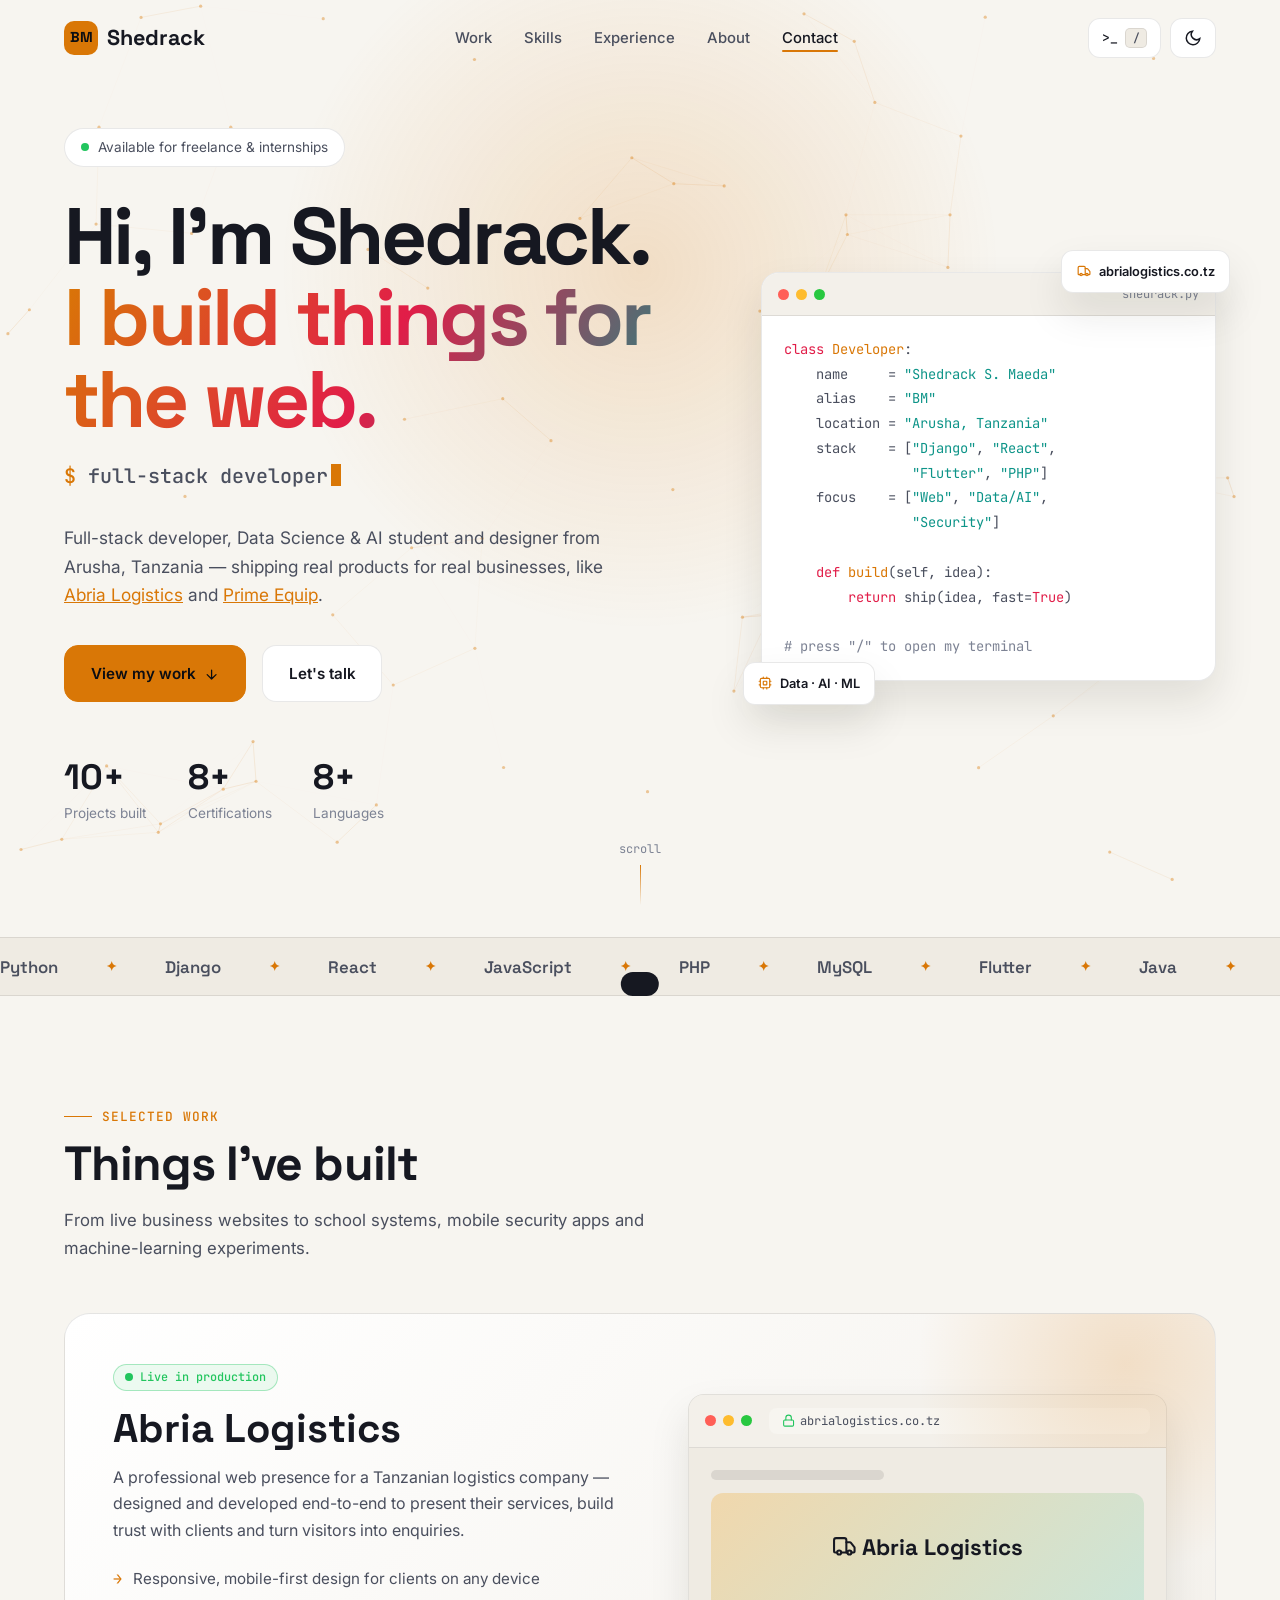
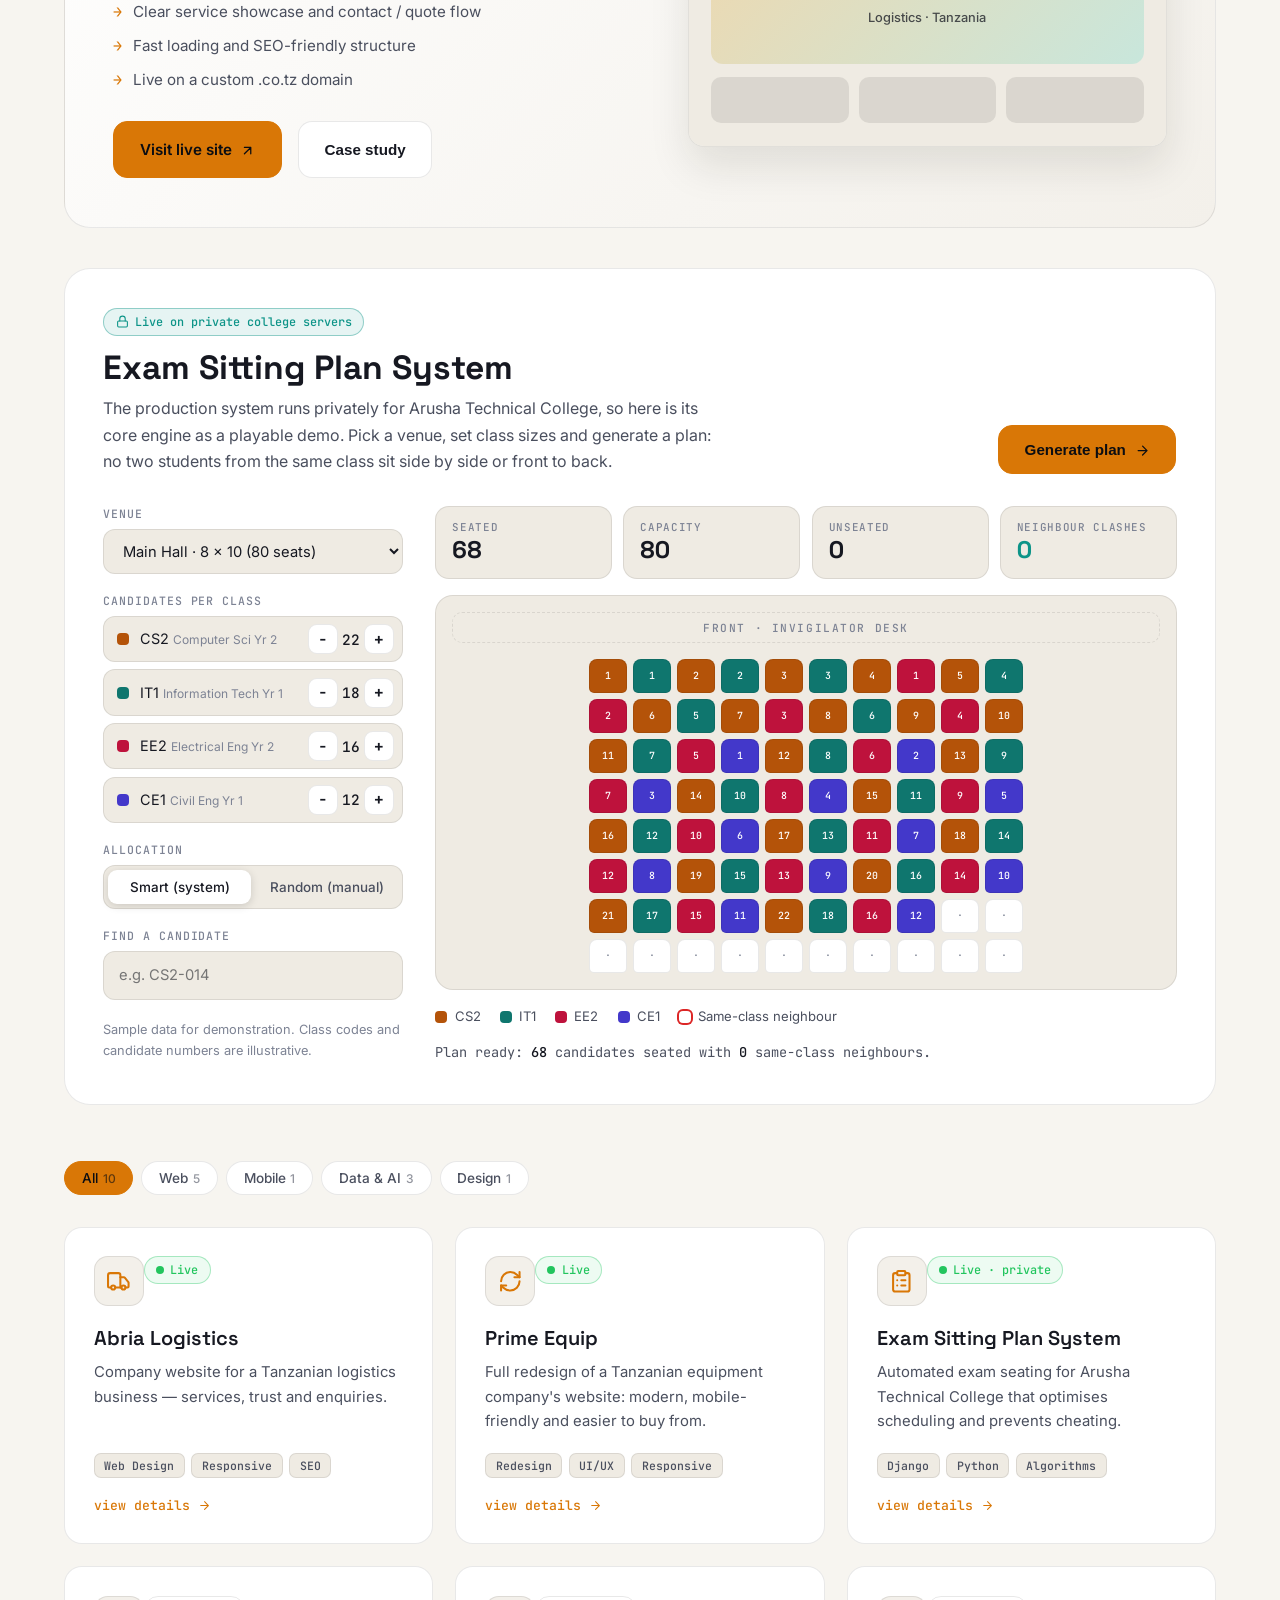
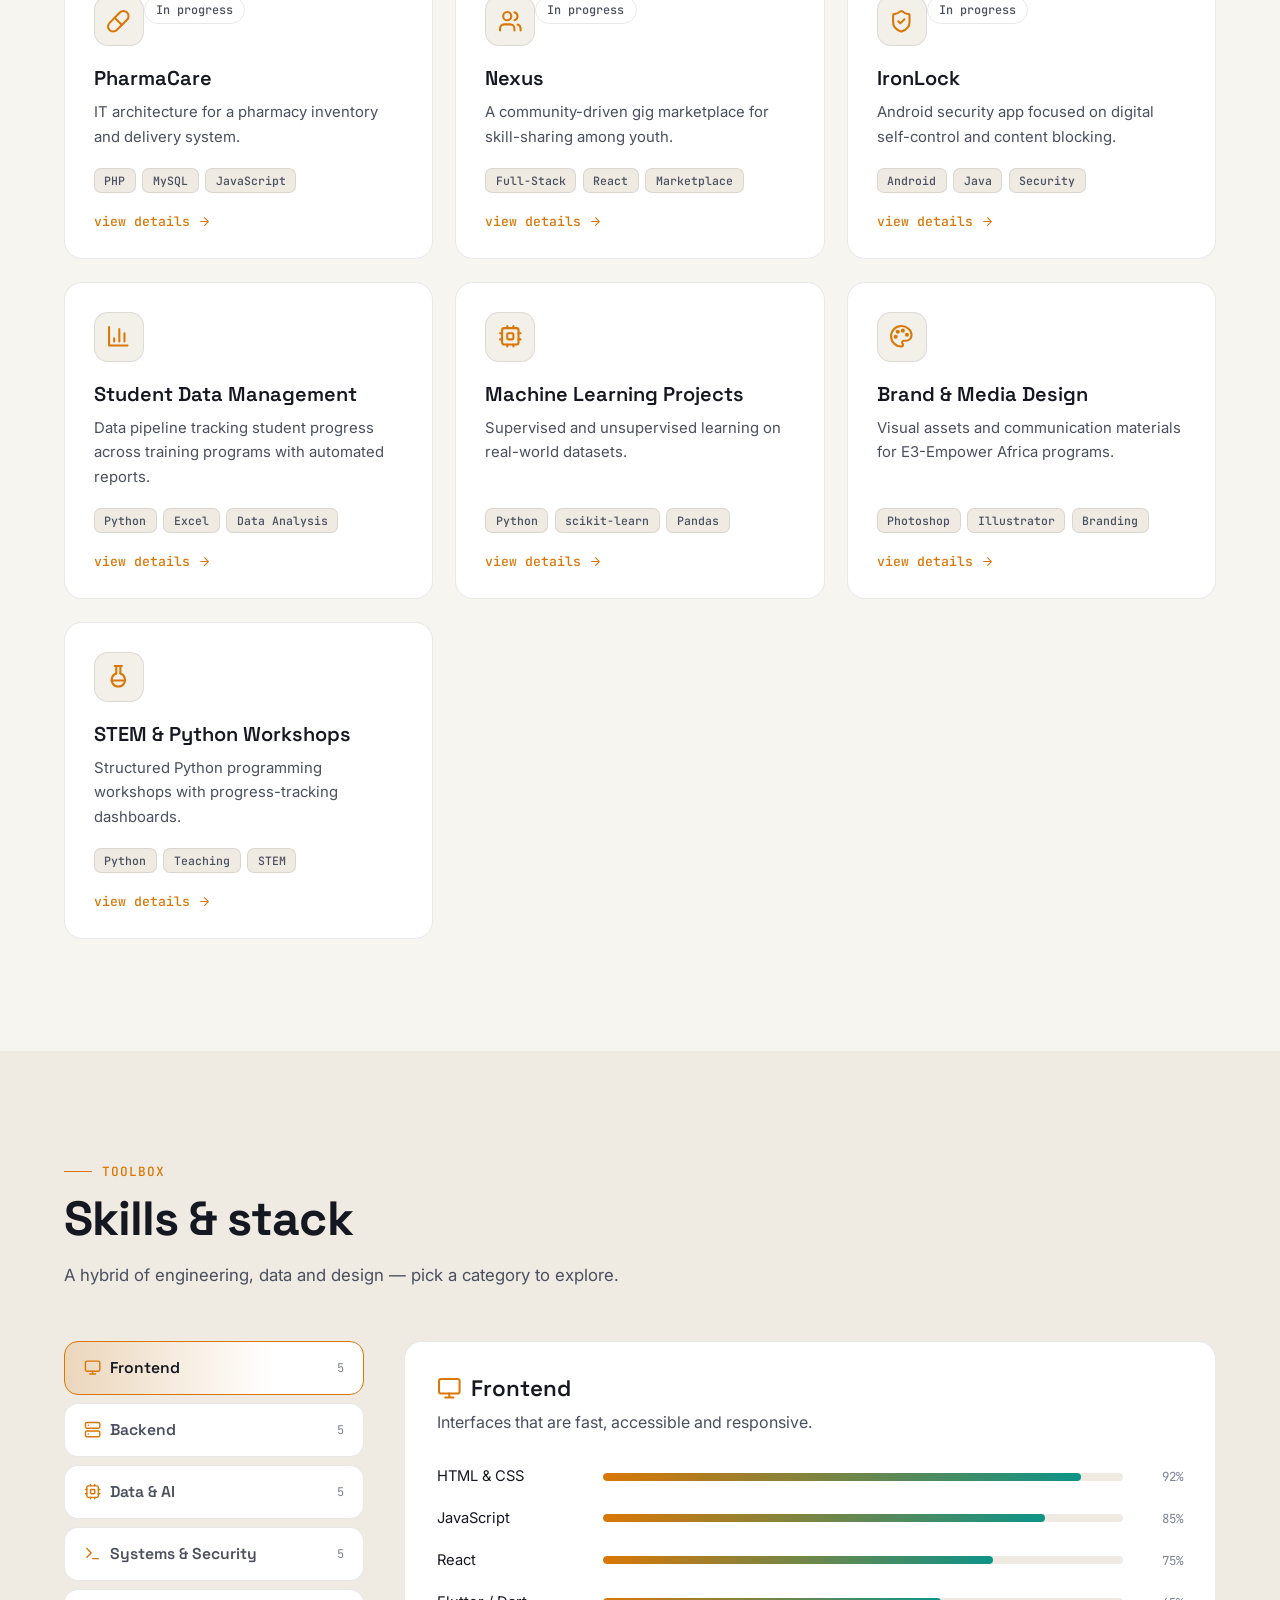
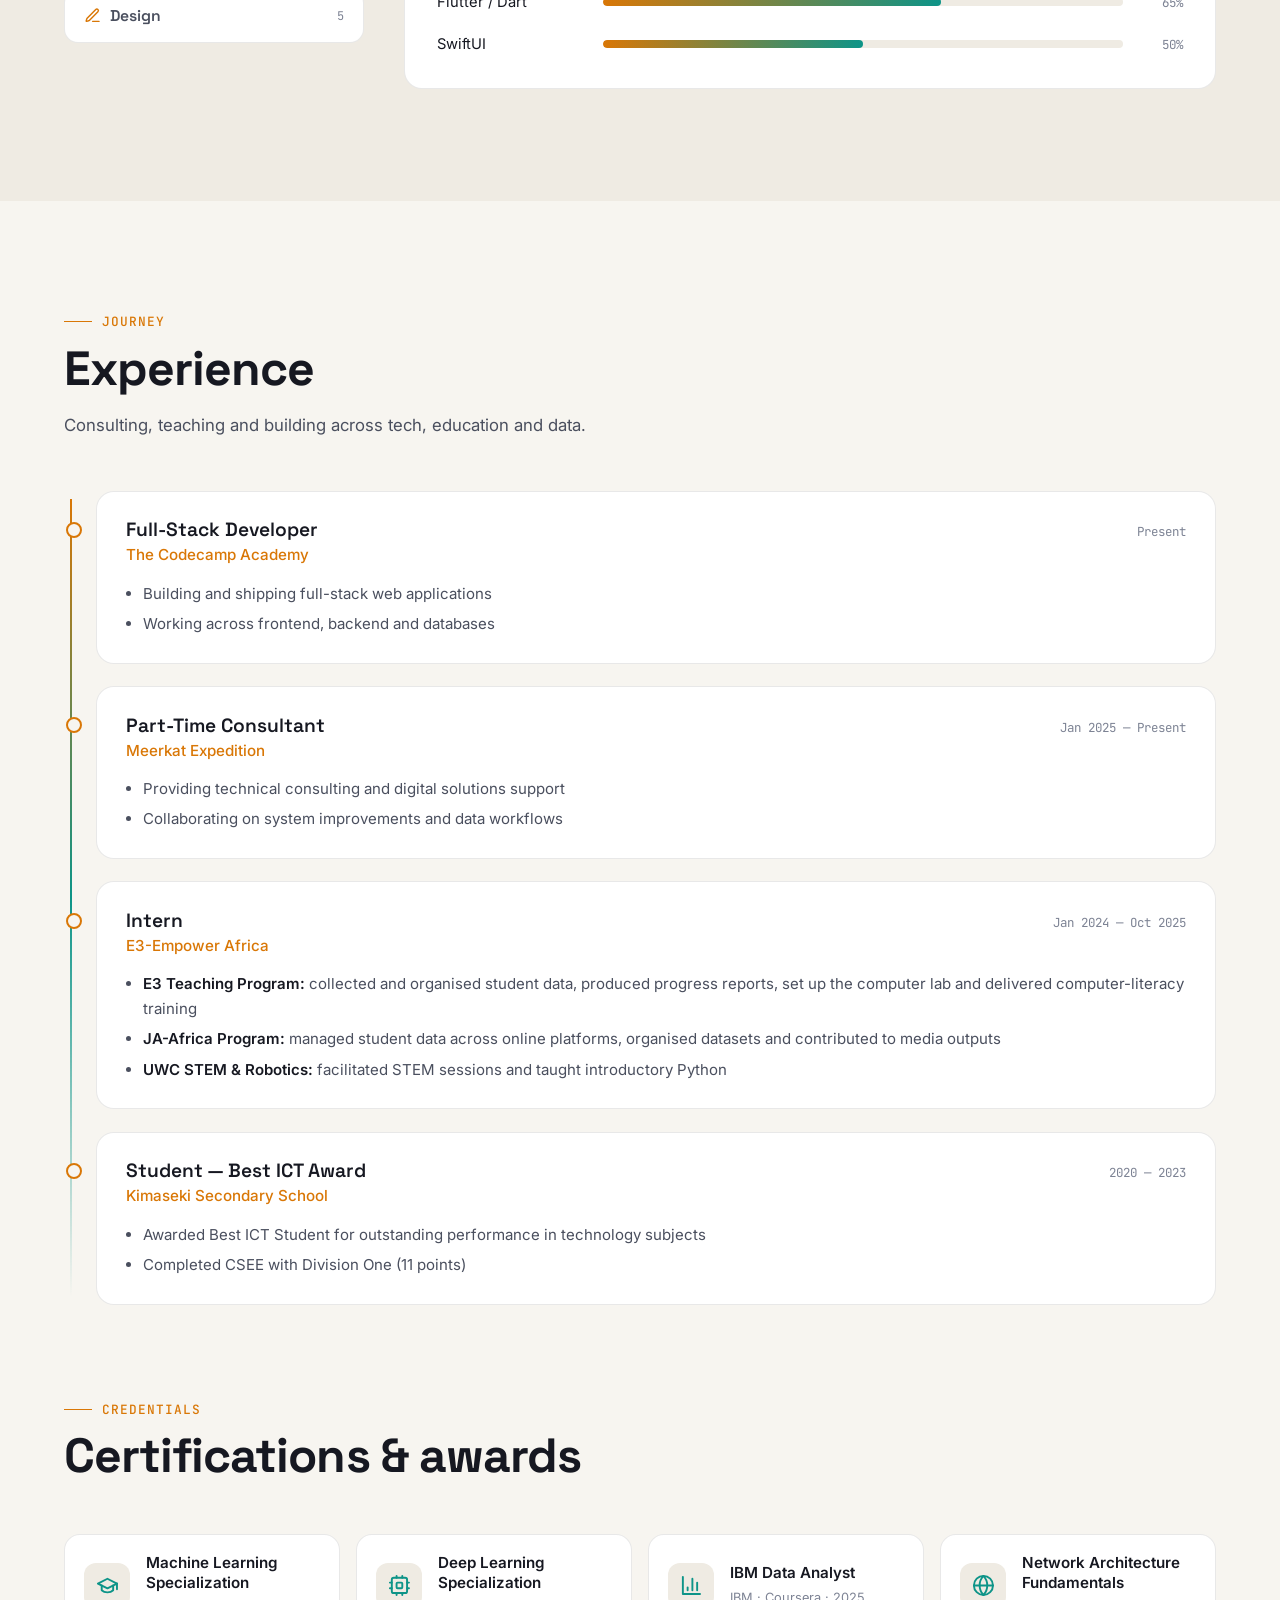
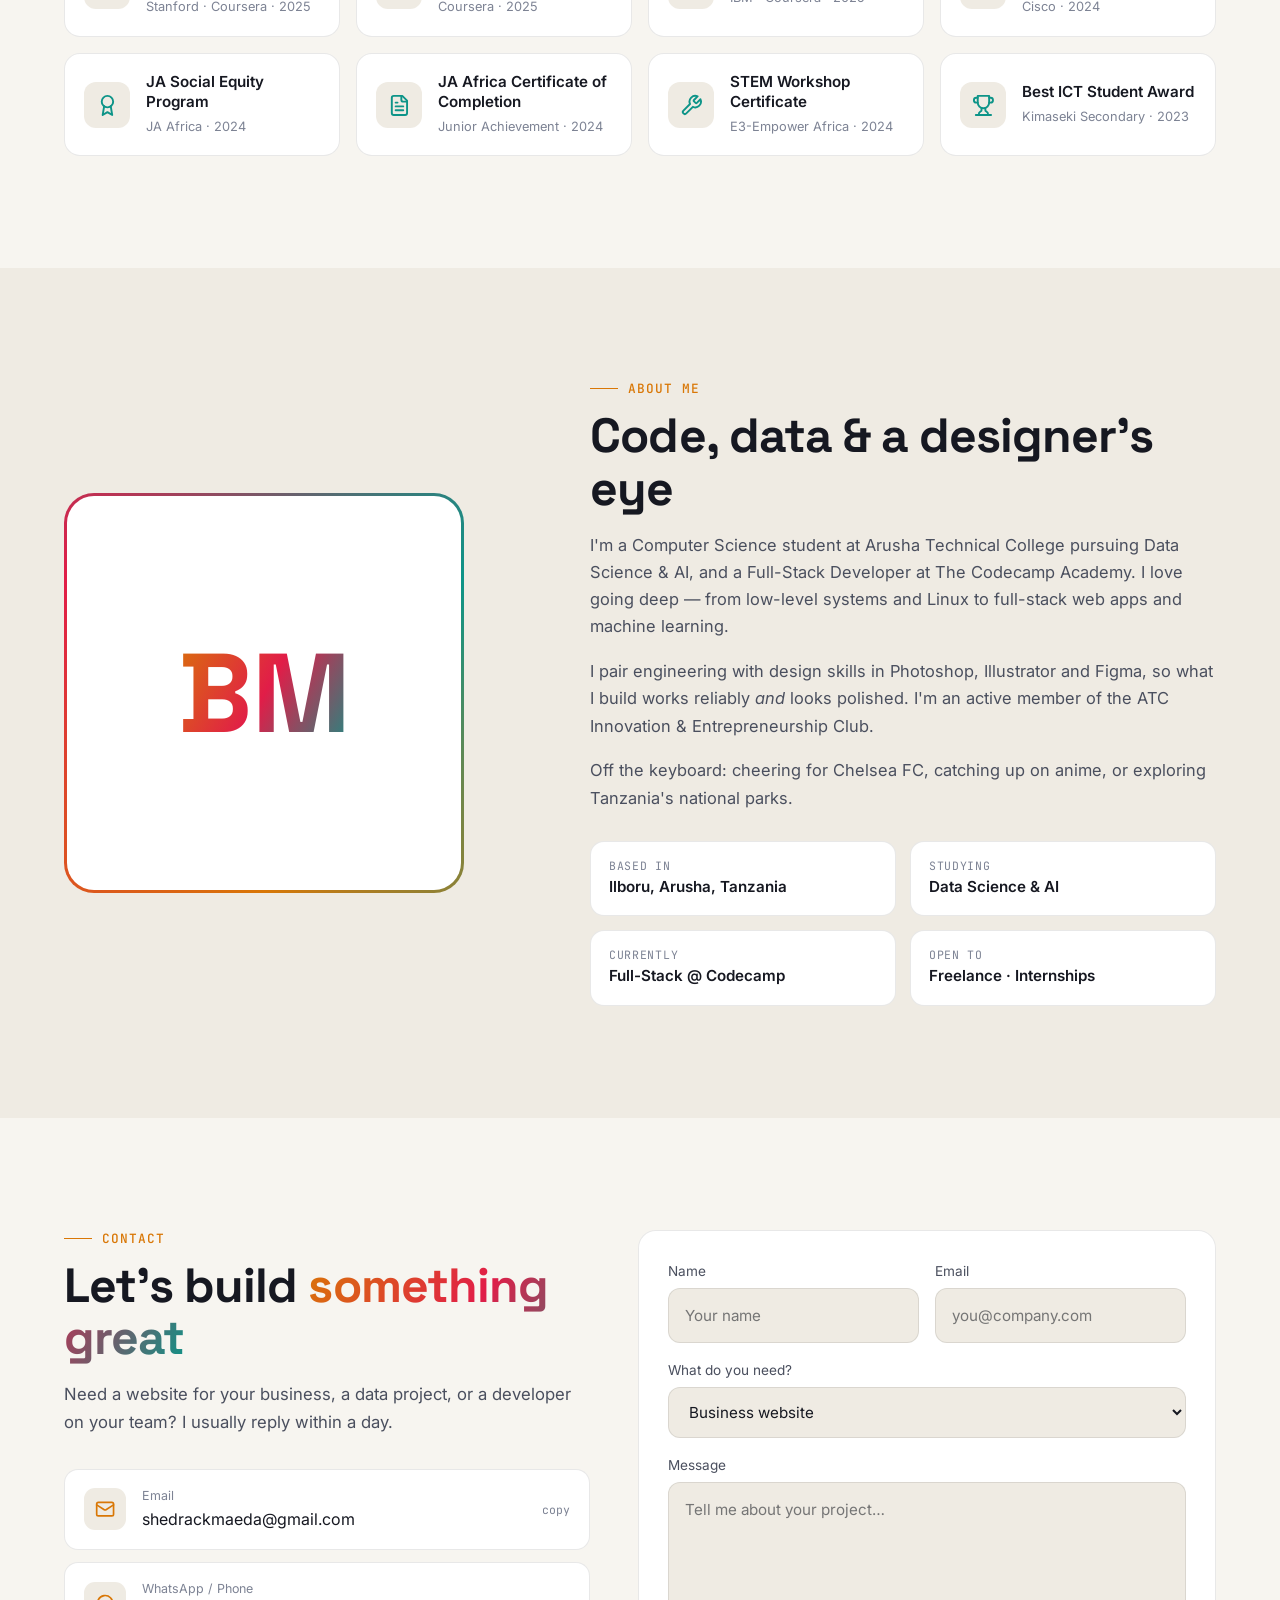
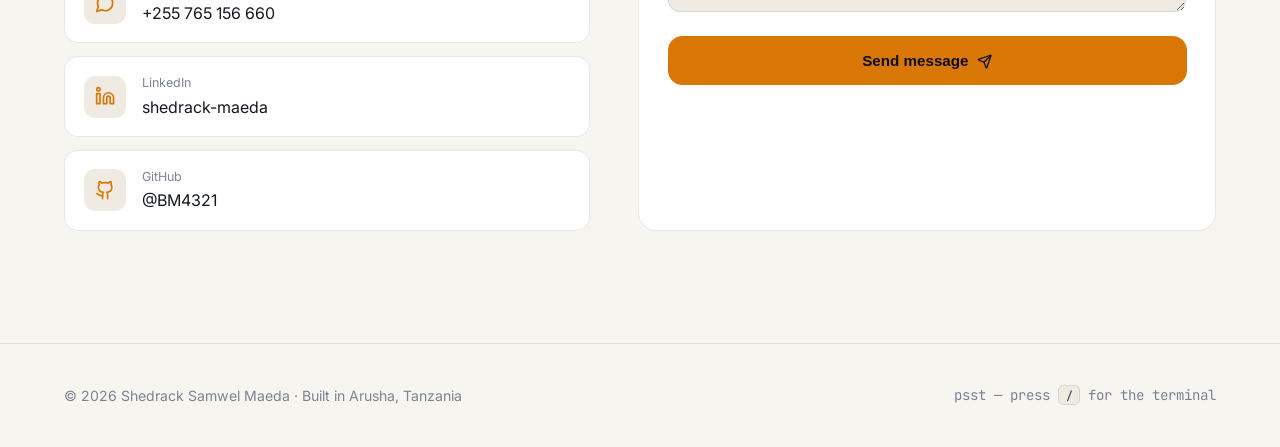
==== commit a28b0e10: "Add Prime Equip website redesign (primeequip.co.tz) to projects Co-Authored-By: Claude Opus 5.5 <nor" ====
--- a/index.html
+++ b/index.html
@@ -509,7 +509,7 @@
         <span class="line grad">I build things for the web.</span>
       </h1>
       <div class="typed-row" aria-live="polite"><span style="color:var(--accent)">$</span> <span id="typed"></span><span class="caret"></span></div>
-      <p class="intro">Full-stack developer, Data Science &amp; AI student and designer from Arusha, Tanzania — shipping real products for real businesses, like <a href="https://abrialogistics.co.tz" target="_blank" rel="noopener" style="color:var(--accent)">Abria Logistics</a>.</p>
+      <p class="intro">Full-stack developer, Data Science &amp; AI student and designer from Arusha, Tanzania — shipping real products for real businesses, like <a href="https://abrialogistics.co.tz" target="_blank" rel="noopener" style="color:var(--accent)">Abria Logistics</a> and <a href="https://primeequip.co.tz" target="_blank" rel="noopener" style="color:var(--accent)">Prime Equip</a>.</p>
       <div class="cta">
         <a href="#work" class="btn btn-primary magnetic">View my work <span data-i="arrowDown"></span></a>
         <a href="#contact" class="btn magnetic">Let's talk</a>
@@ -789,6 +789,7 @@
   send: '<path d="M14.54 21.69a.5.5 0 0 0 .94-.03l6.5-19a.5.5 0 0 0-.64-.64l-19 6.5a.5.5 0 0 0-.02.94l7.93 3.18a2 2 0 0 1 1.11 1.11z"/><path d="m21.85 2.15-10.94 10.94"/>',
   x: '<path d="M18 6 6 18M6 6l12 12"/>',
   external: '<path d="M7 7h10v10M7 17 17 7"/>',
+  refresh: '<path d="M3 12a9 9 0 0 1 9-9 9.75 9.75 0 0 1 6.74 2.74L21 8"/><path d="M21 3v5h-5"/><path d="M21 12a9 9 0 0 1-9 9 9.75 9.75 0 0 1-6.74-2.74L3 16"/><path d="M8 16H3v5"/>',
   arrowDown: '<path d="M12 5v14M19 12l-7 7-7-7"/>',
   arrowRight: '<path d="M5 12h14M12 5l7 7-7 7"/>',
 };
@@ -805,6 +806,12 @@
     tags: ['Web Design', 'Responsive', 'SEO'],
     body: 'Designed and built the official website for Abria Logistics, a logistics company in Tanzania. The goal was a clean, credible online presence that explains their services clearly and makes it effortless for prospective clients to get in touch.',
     points: ['Mobile-first responsive layout', 'Service pages and clear calls-to-action', 'Contact / quote enquiry flow', 'Optimised for speed and search engines', 'Deployed on a custom .co.tz domain'] },
+  { id: 'prime', title: 'Prime Equip', icon: 'refresh', cat: 'web', status: 'Live',
+    url: 'https://primeequip.co.tz',
+    short: 'Full redesign of a Tanzanian equipment company\'s website: modern, mobile-friendly and easier to buy from.',
+    tags: ['Redesign', 'UI/UX', 'Responsive'],
+    body: 'Redesigned the website for Prime Equip. I reworked the look, structure and navigation of the existing site so customers can find products and services quickly and get in touch on any device.',
+    points: ['Fresh visual identity and modern layout', 'Clearer navigation and page structure', 'Mobile-first, responsive design', 'Faster pages and SEO-friendly markup', 'Live on primeequip.co.tz'] },
   { id: 'exam', title: 'Exam Sitting Plan System', icon: 'clipboard', cat: 'web', status: 'Live · private', demo: '#exam-demo',
     short: 'Automated exam seating for Arusha Technical College that optimises scheduling and prevents cheating.',
     tags: ['Django', 'Python', 'Algorithms'],
